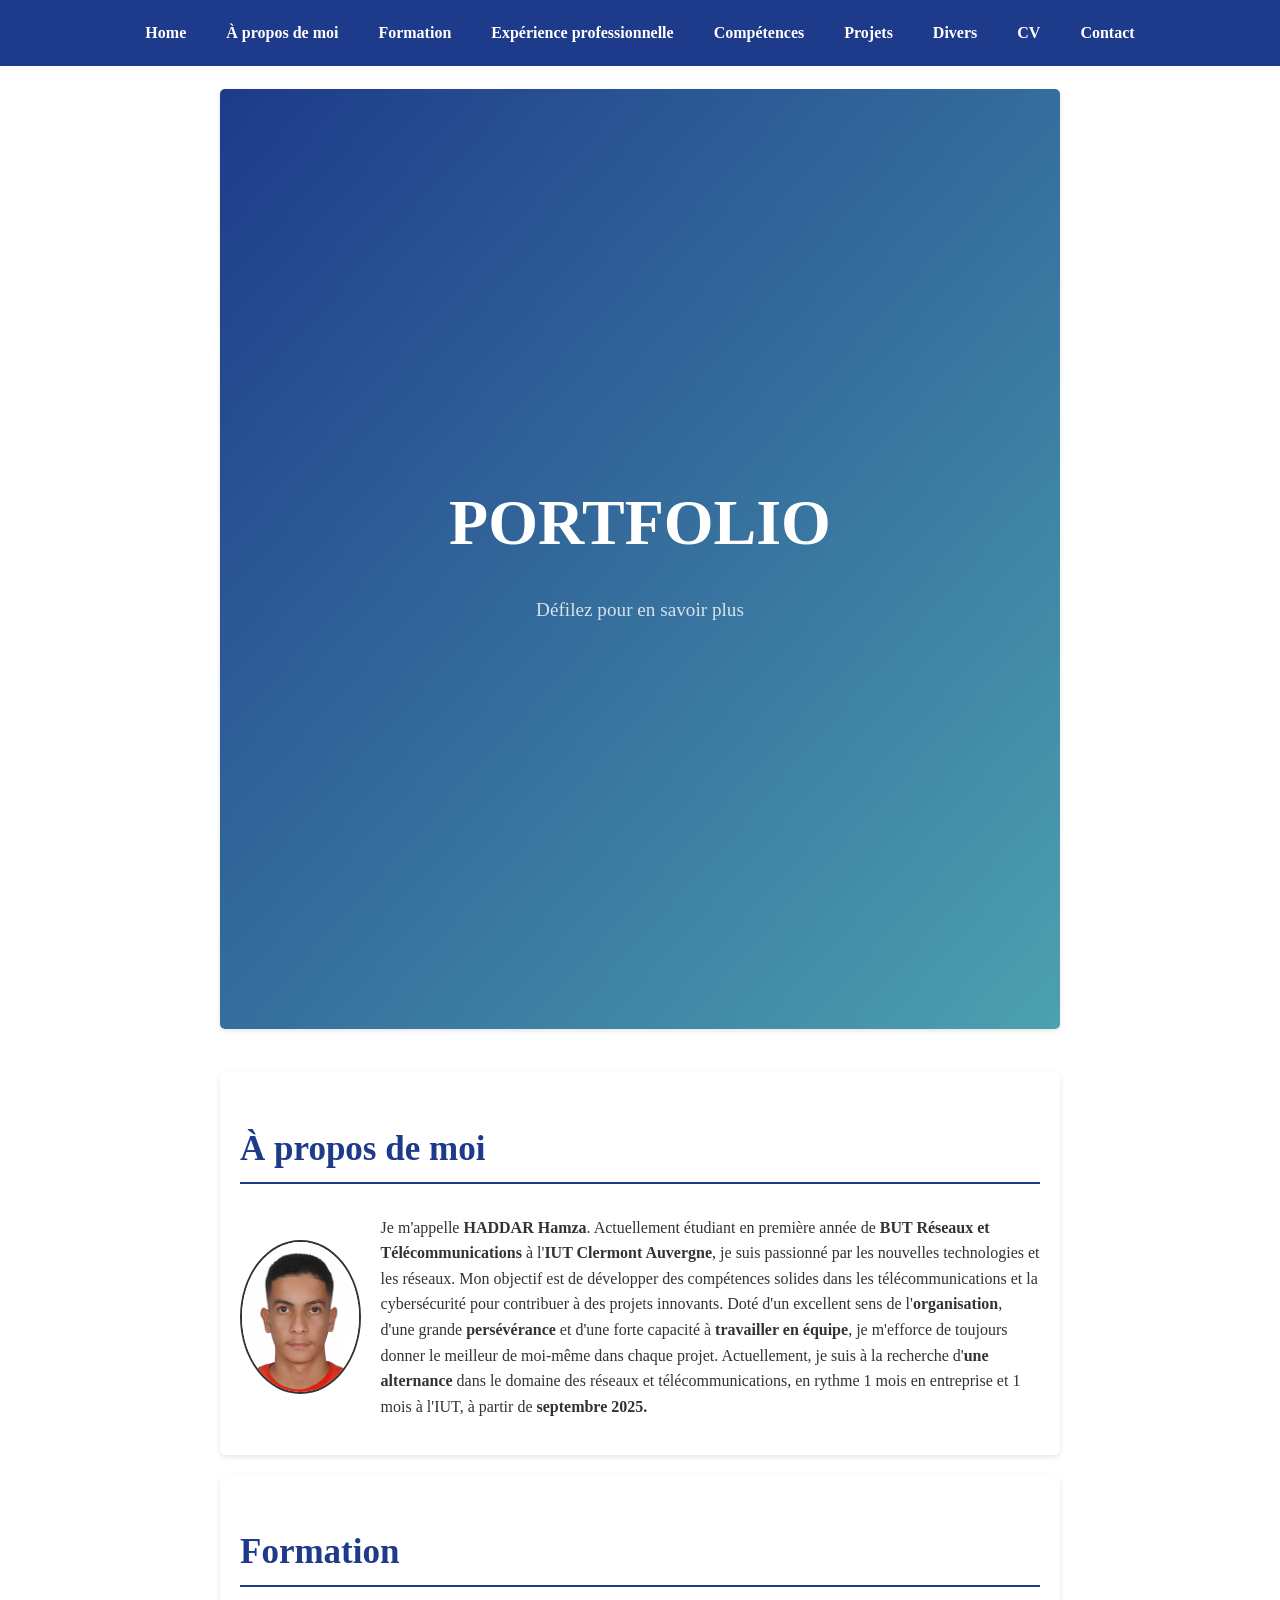
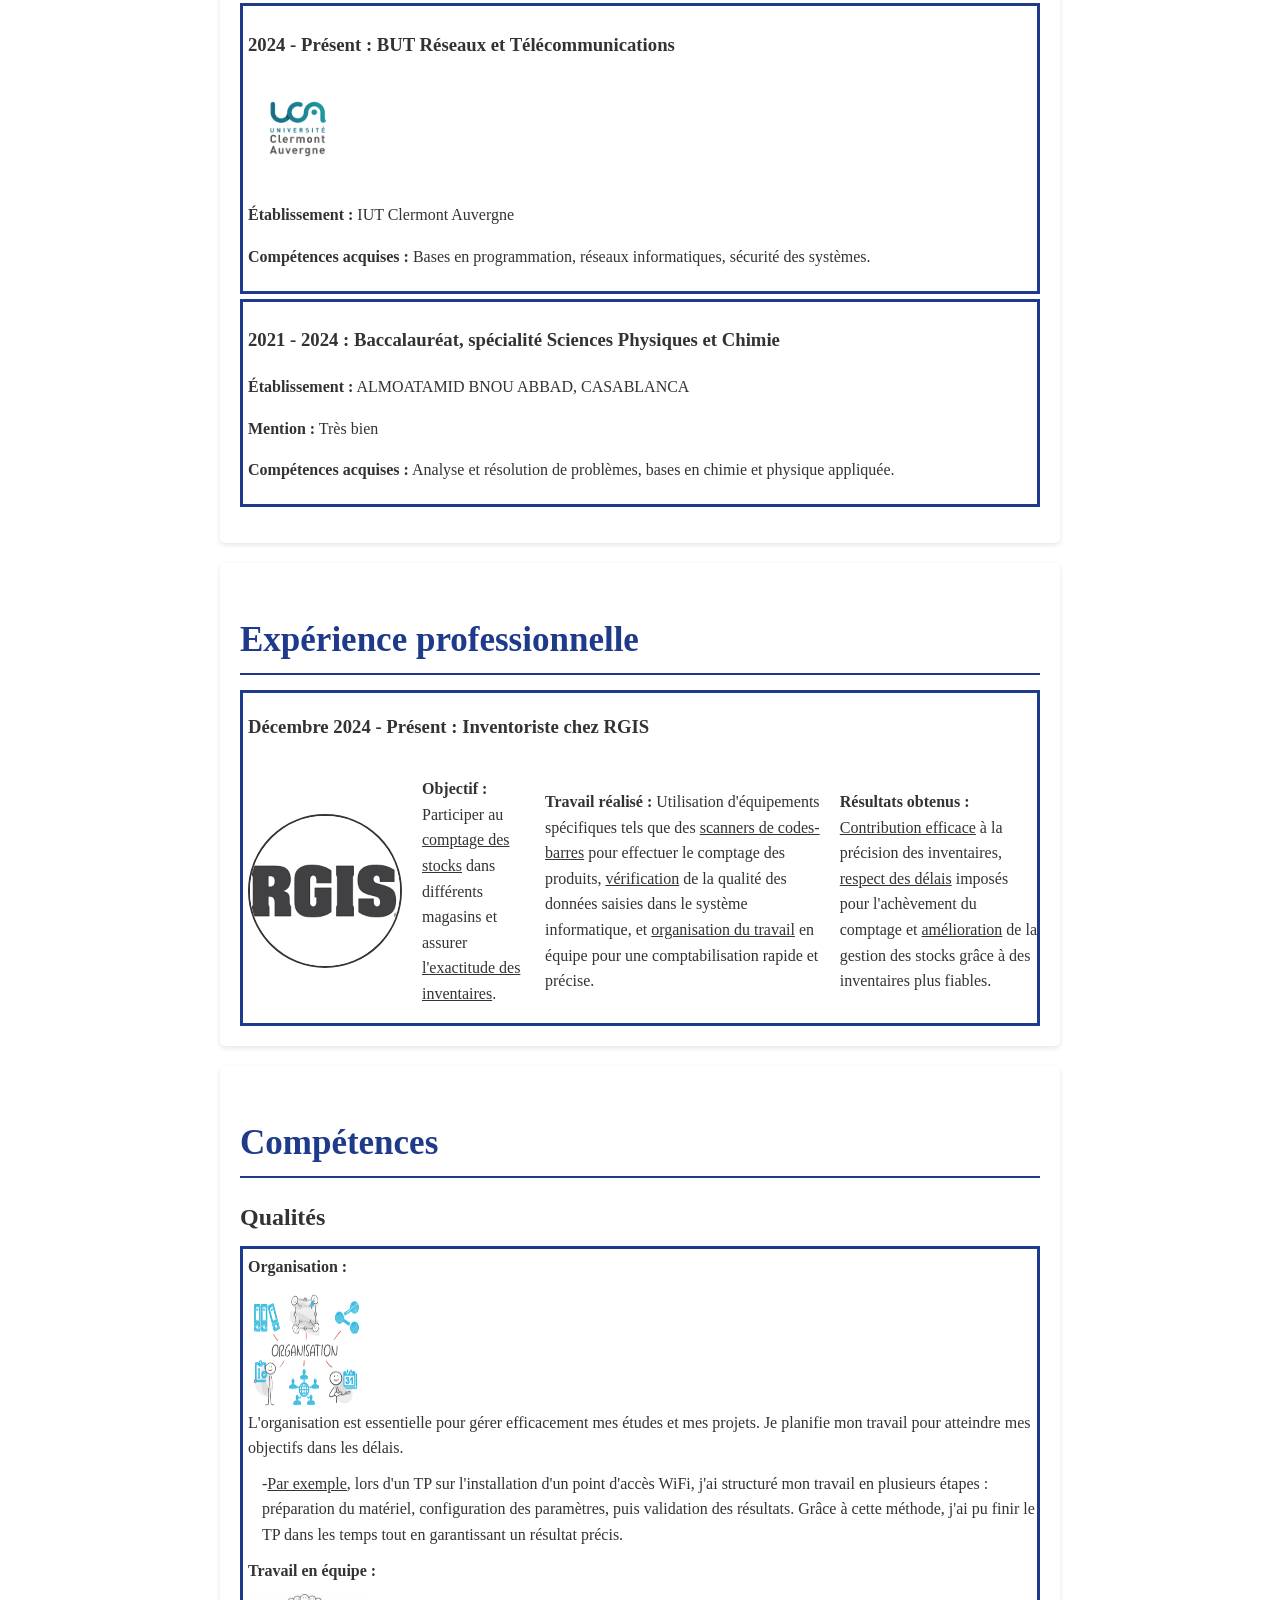
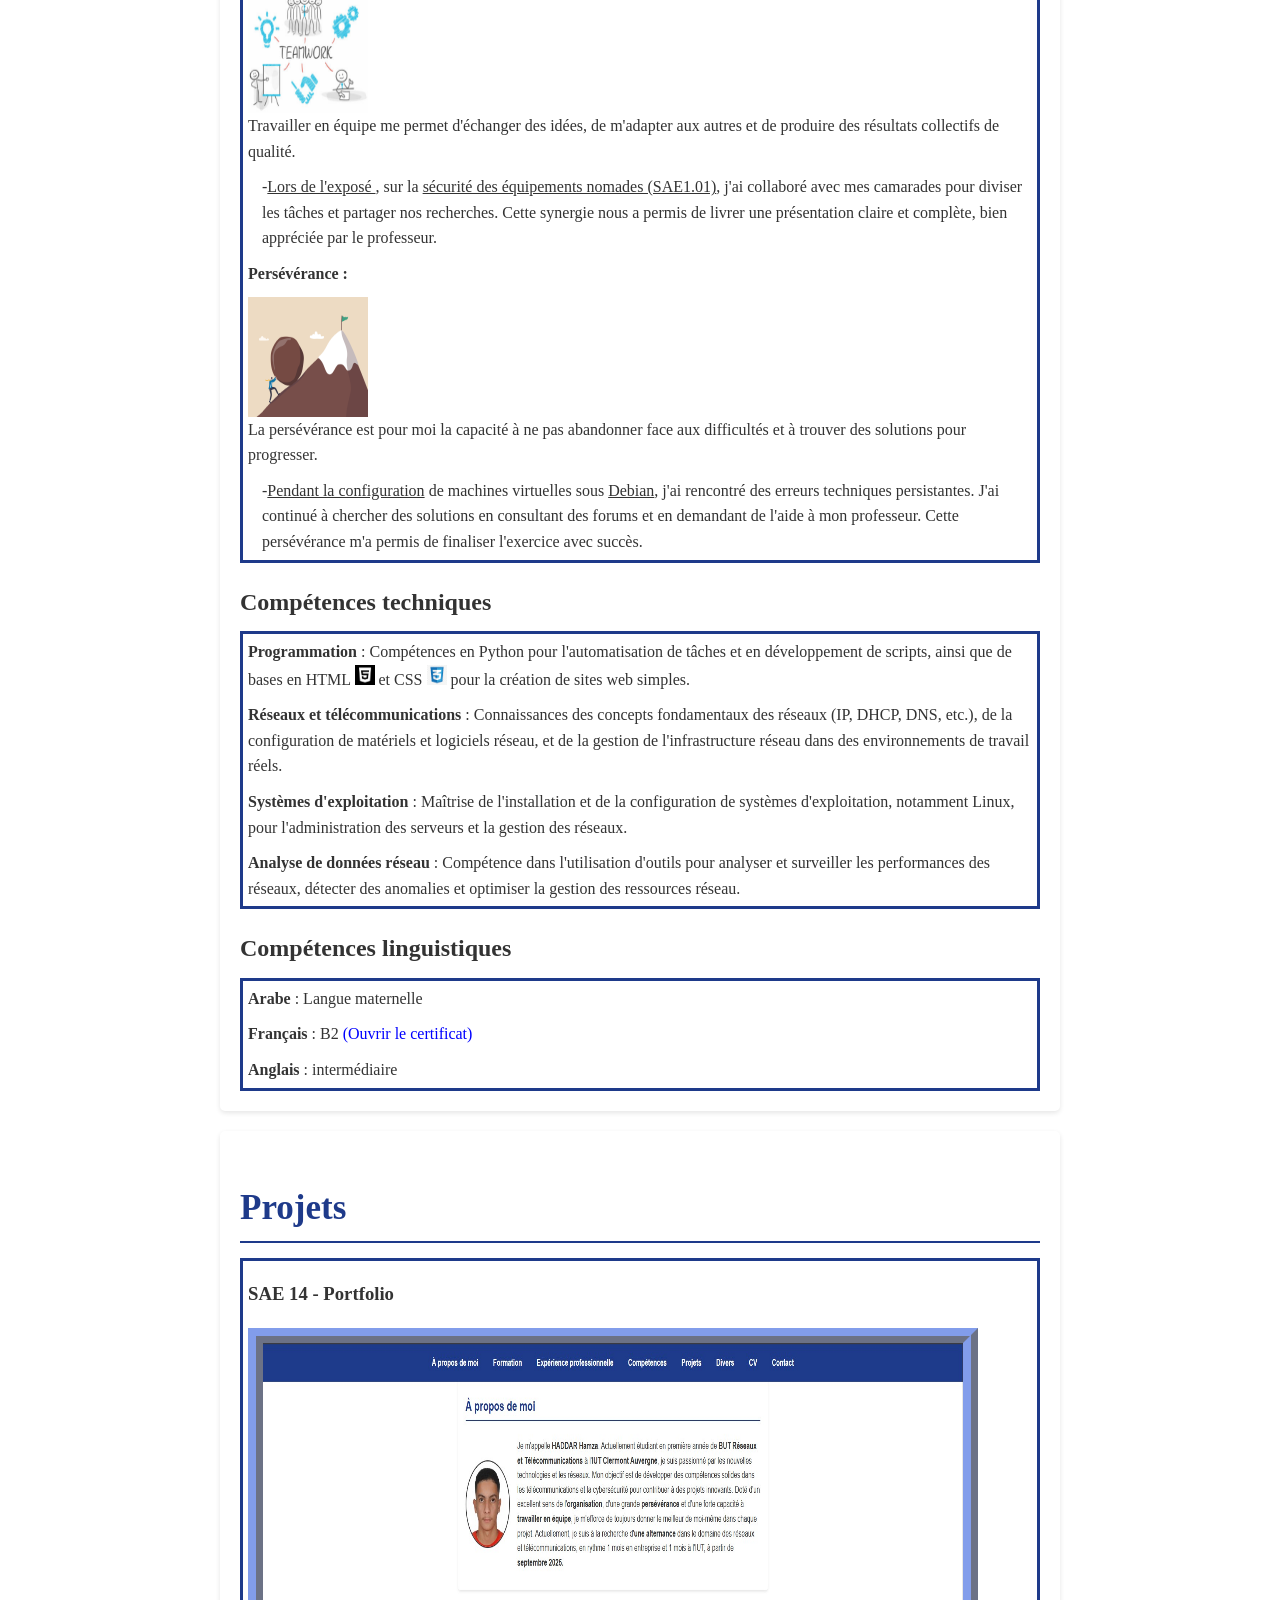
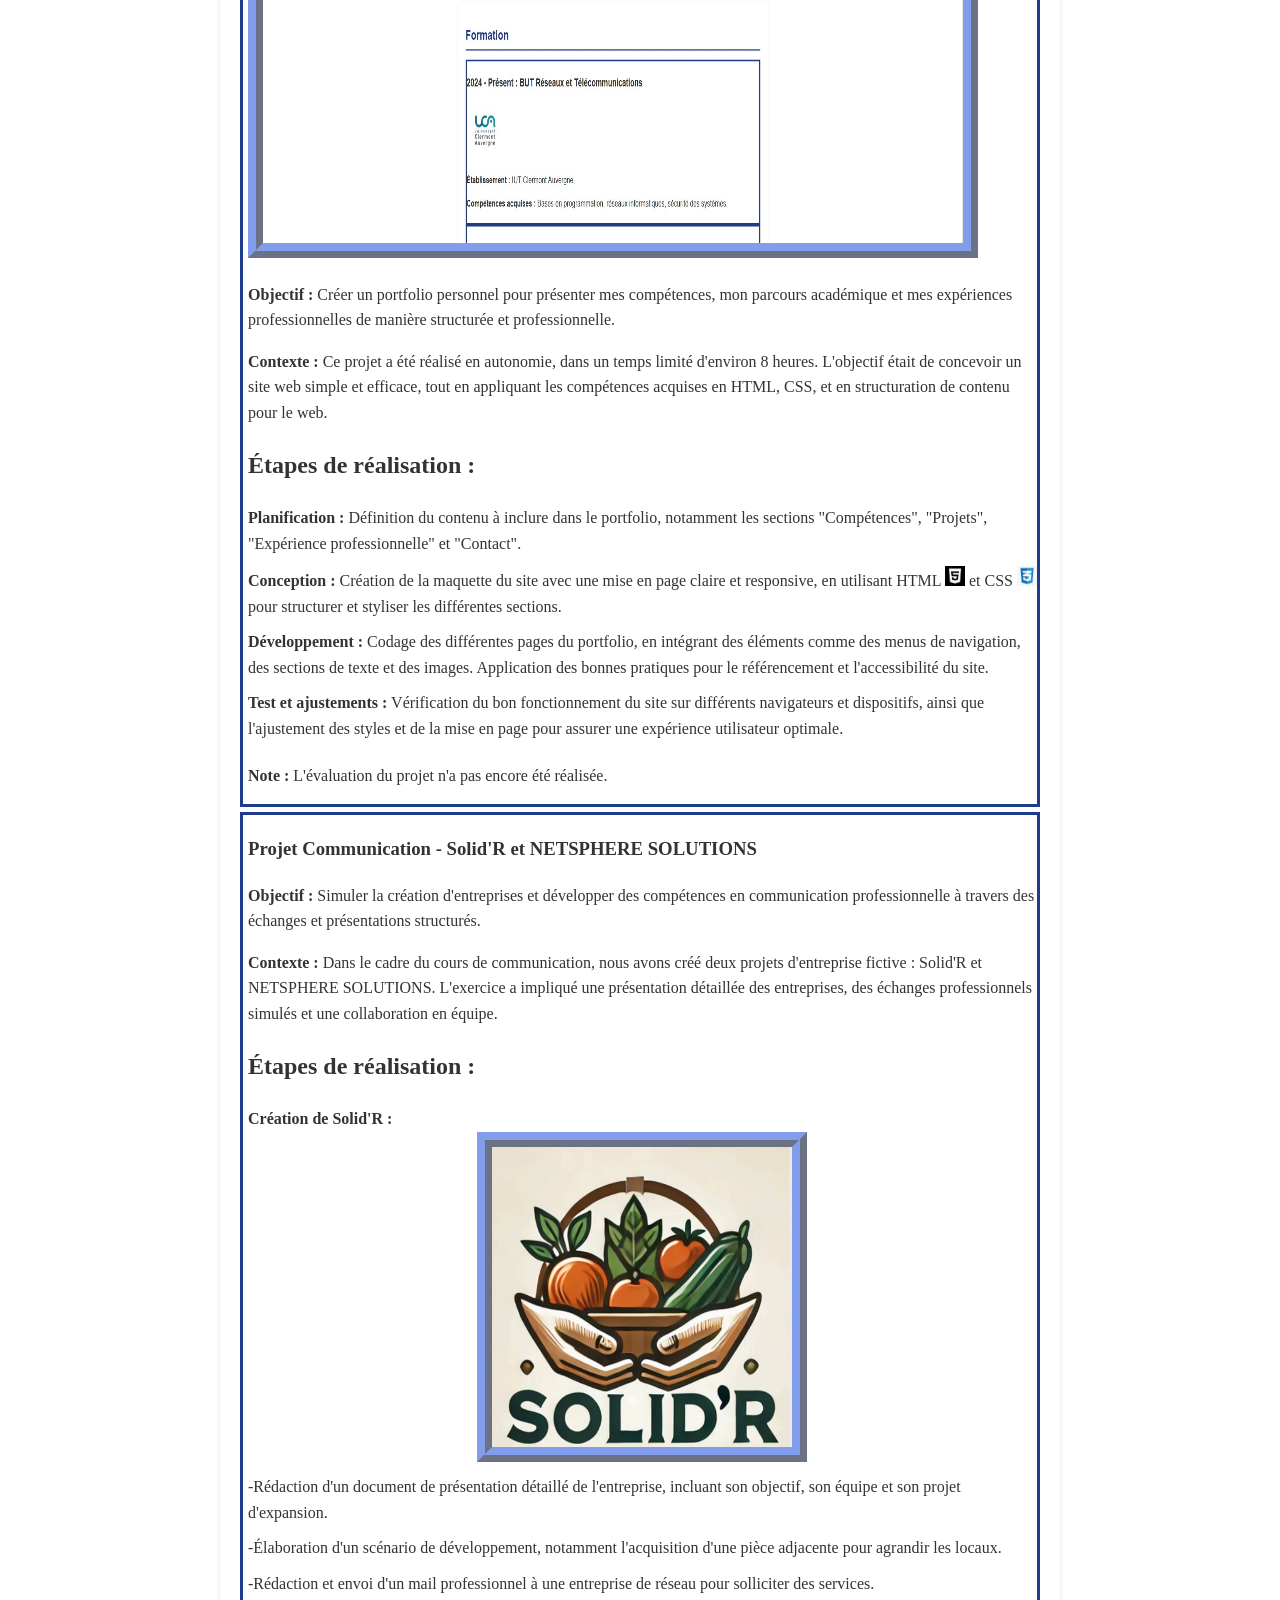
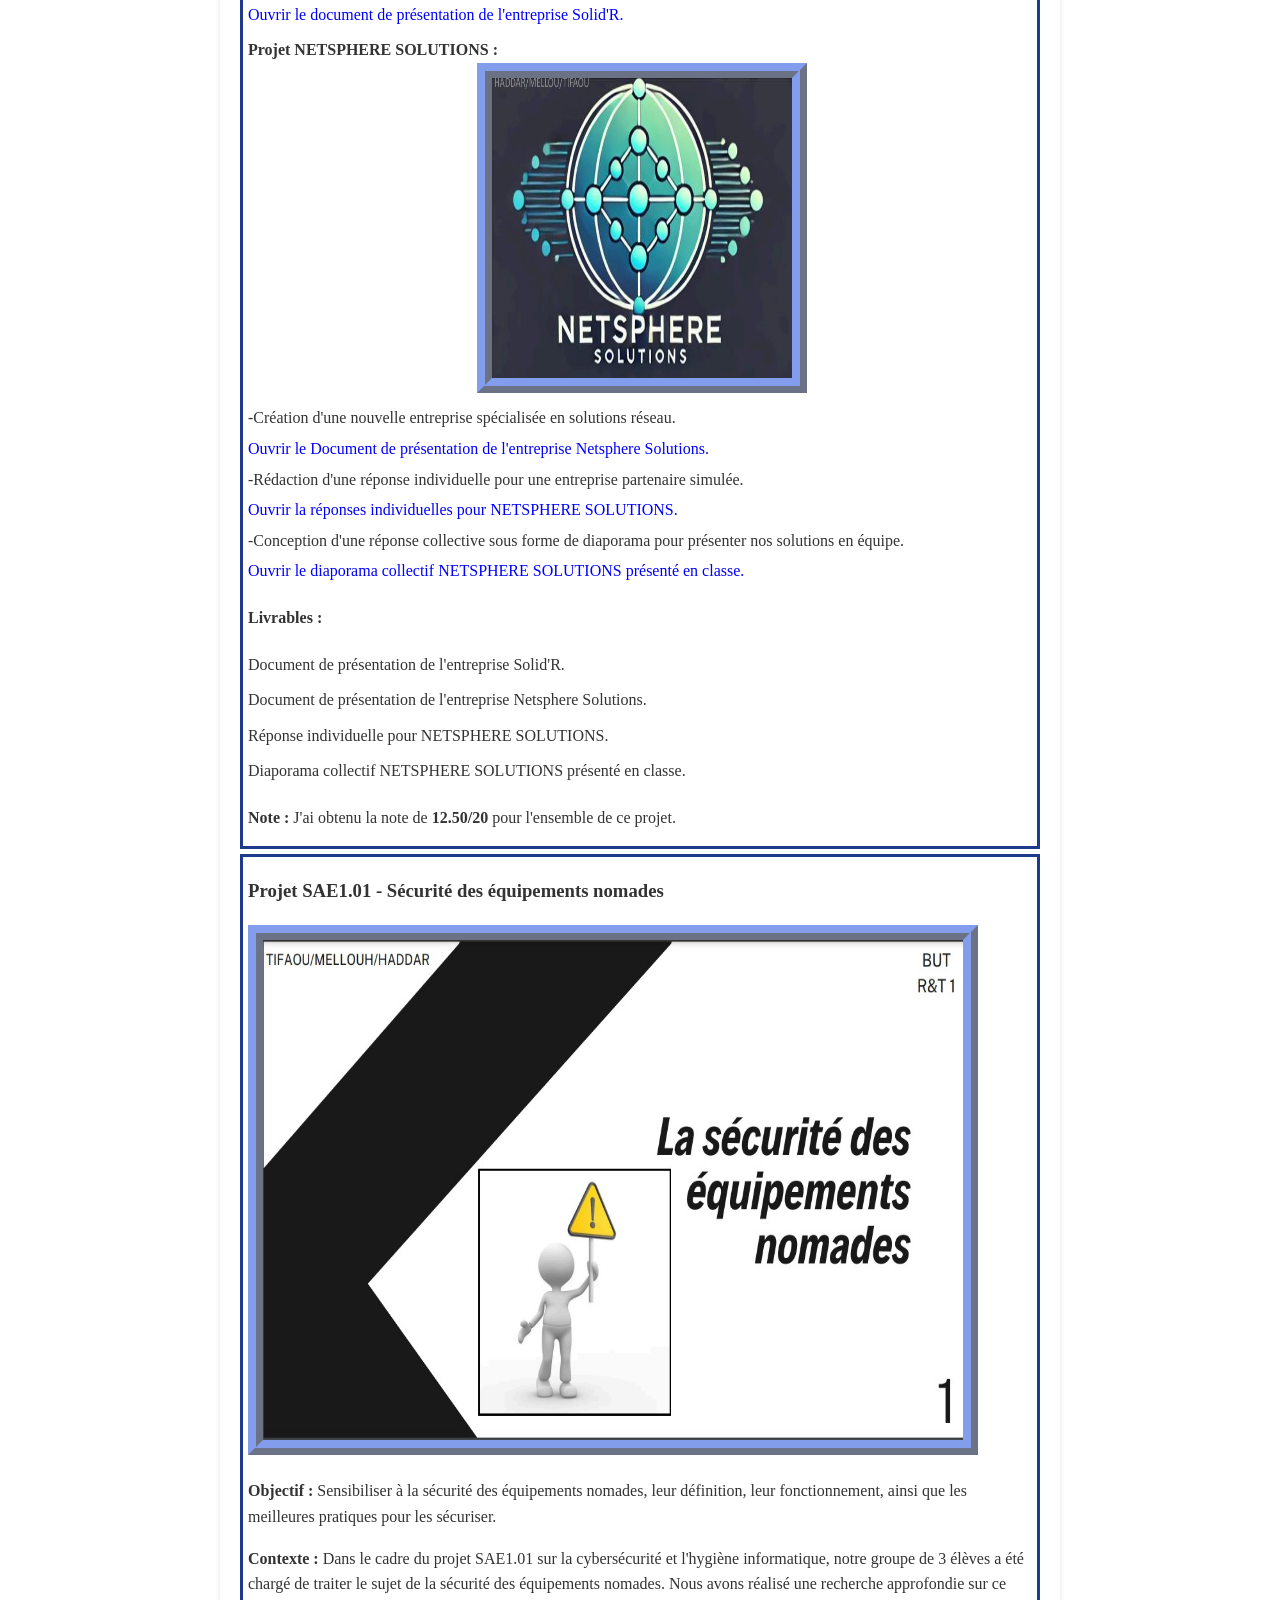
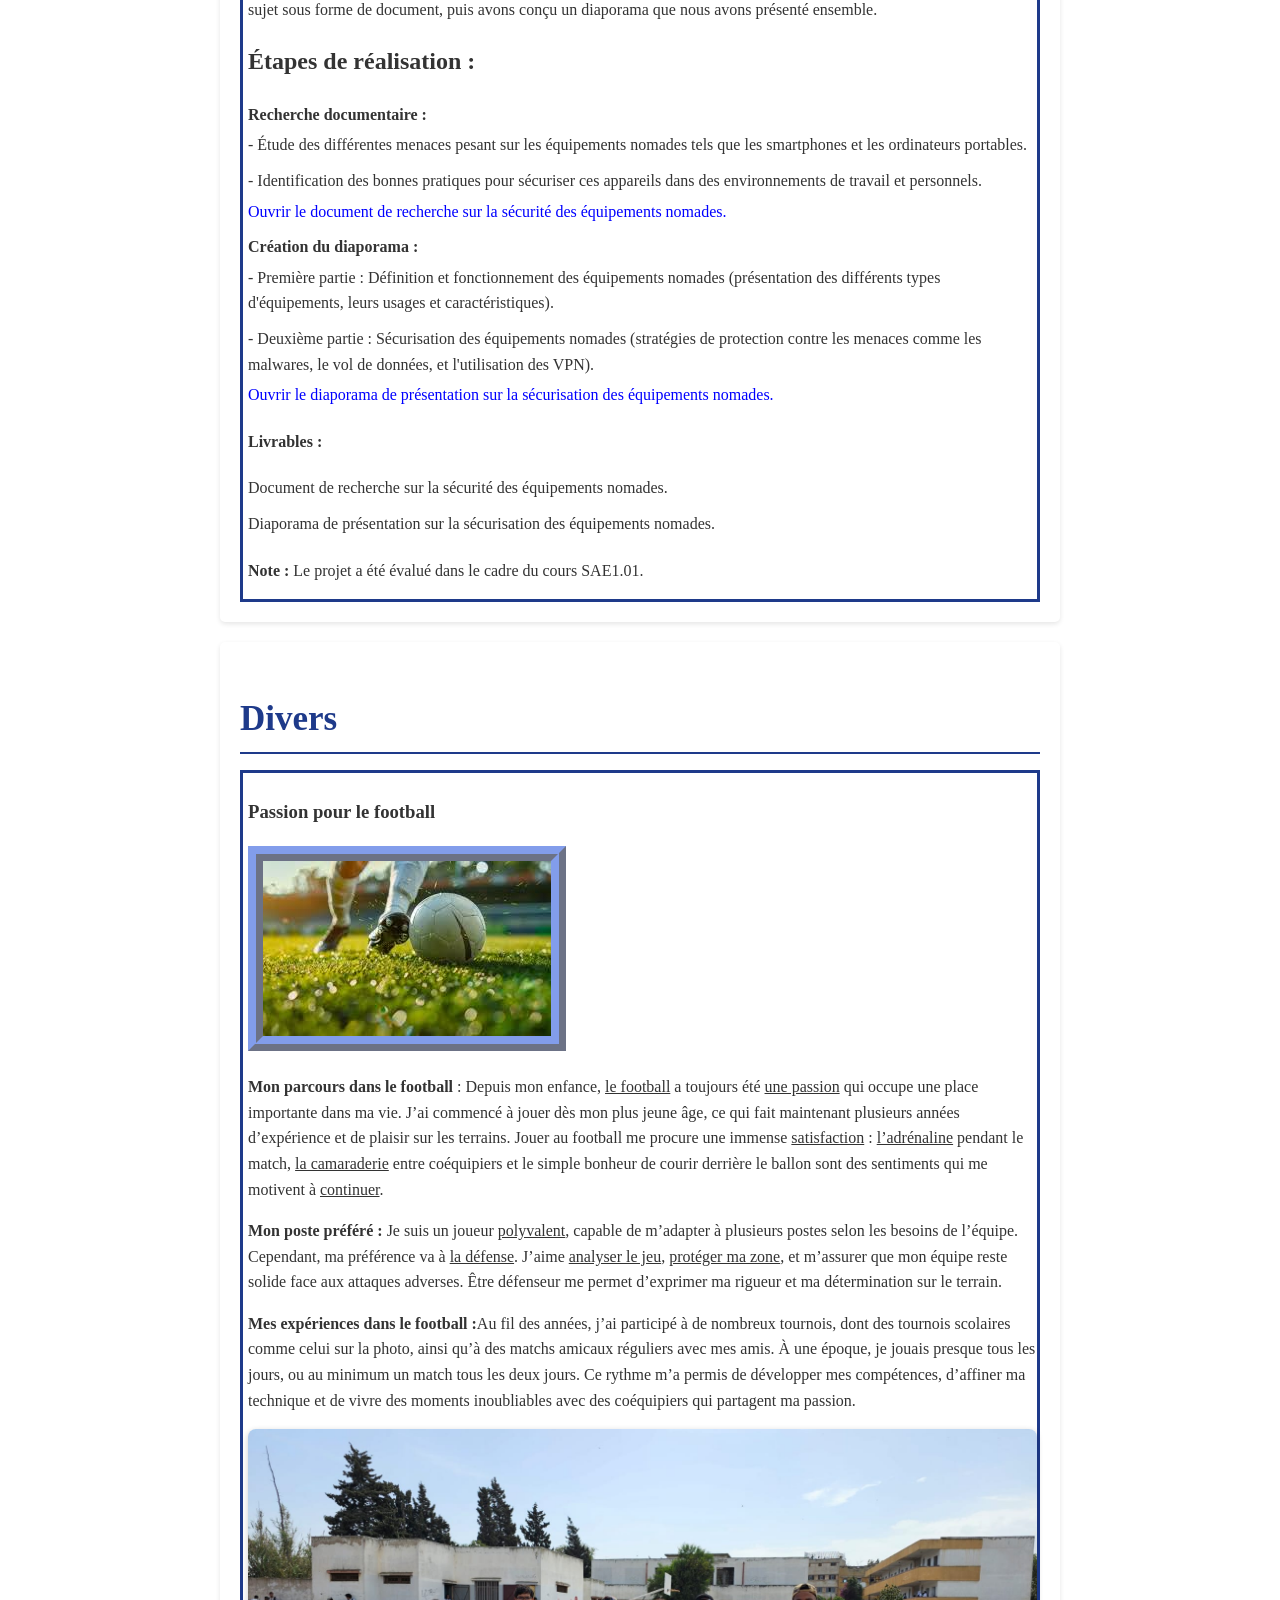
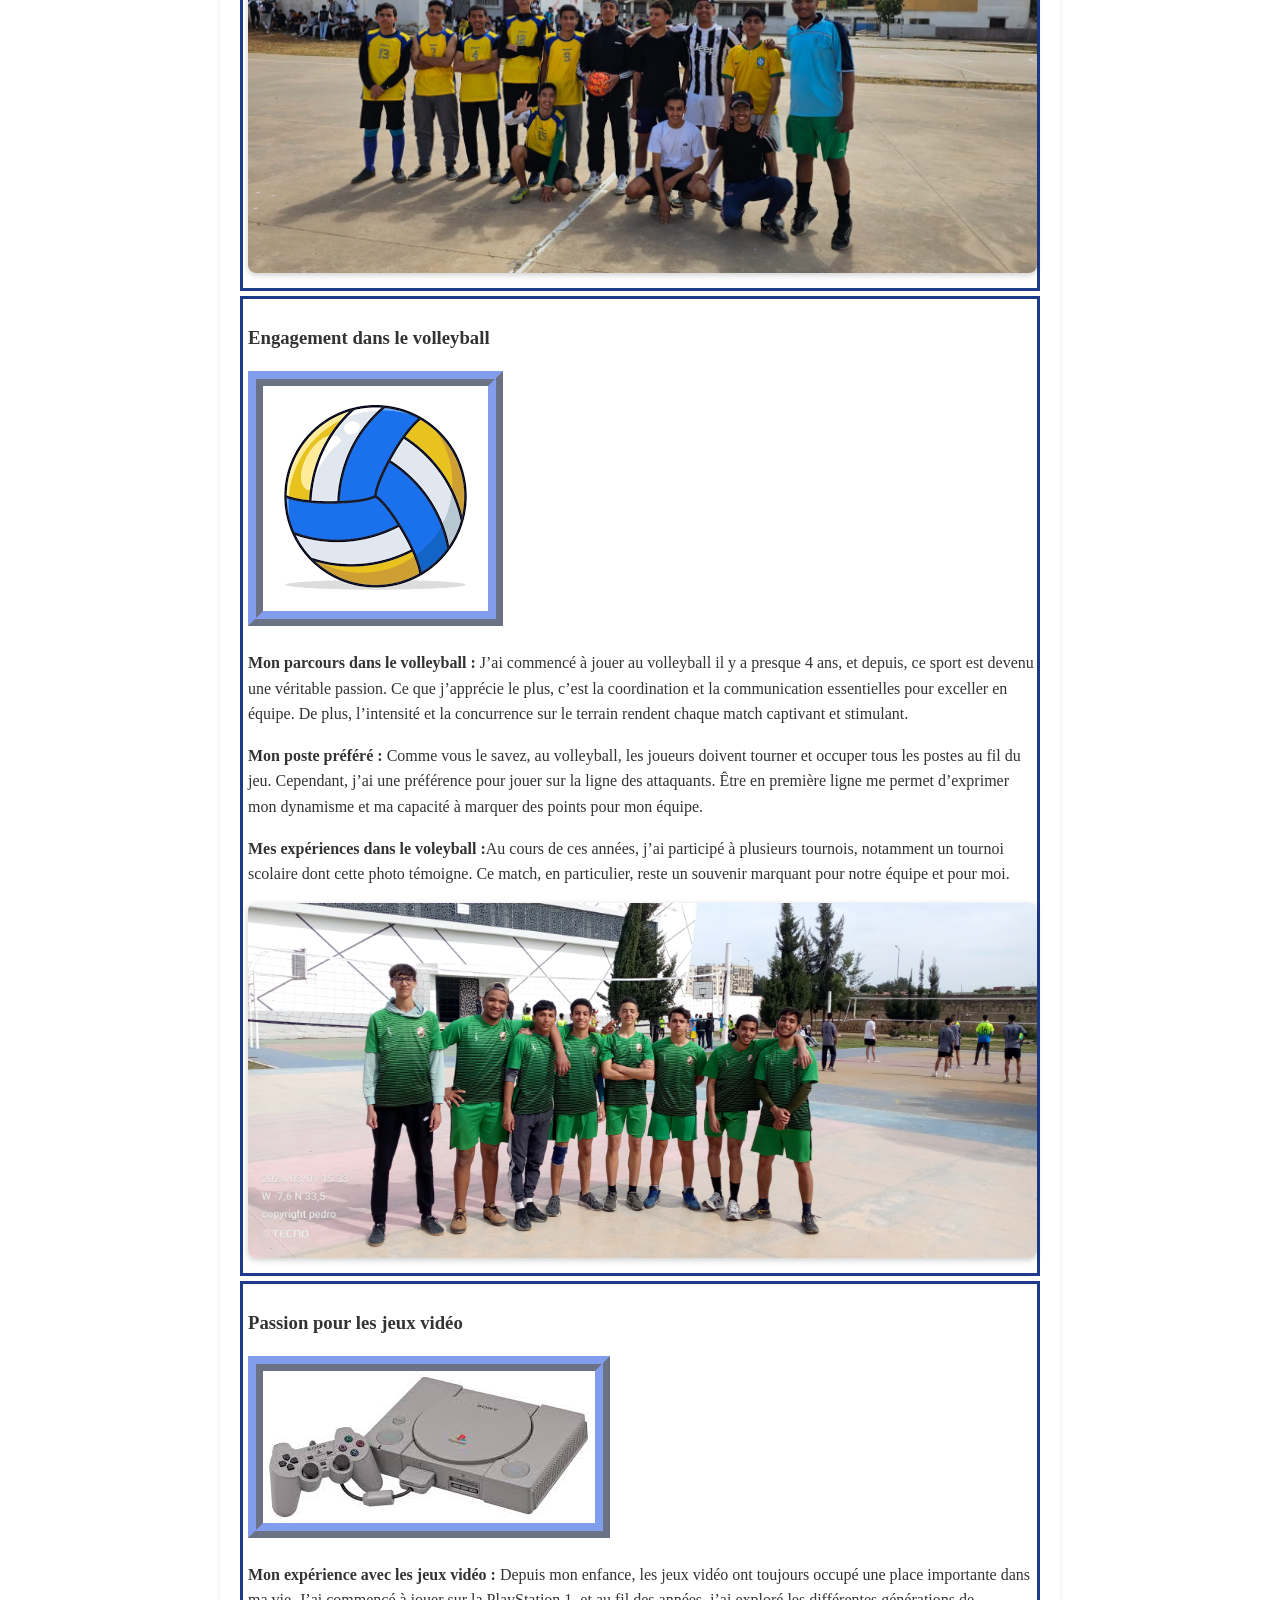
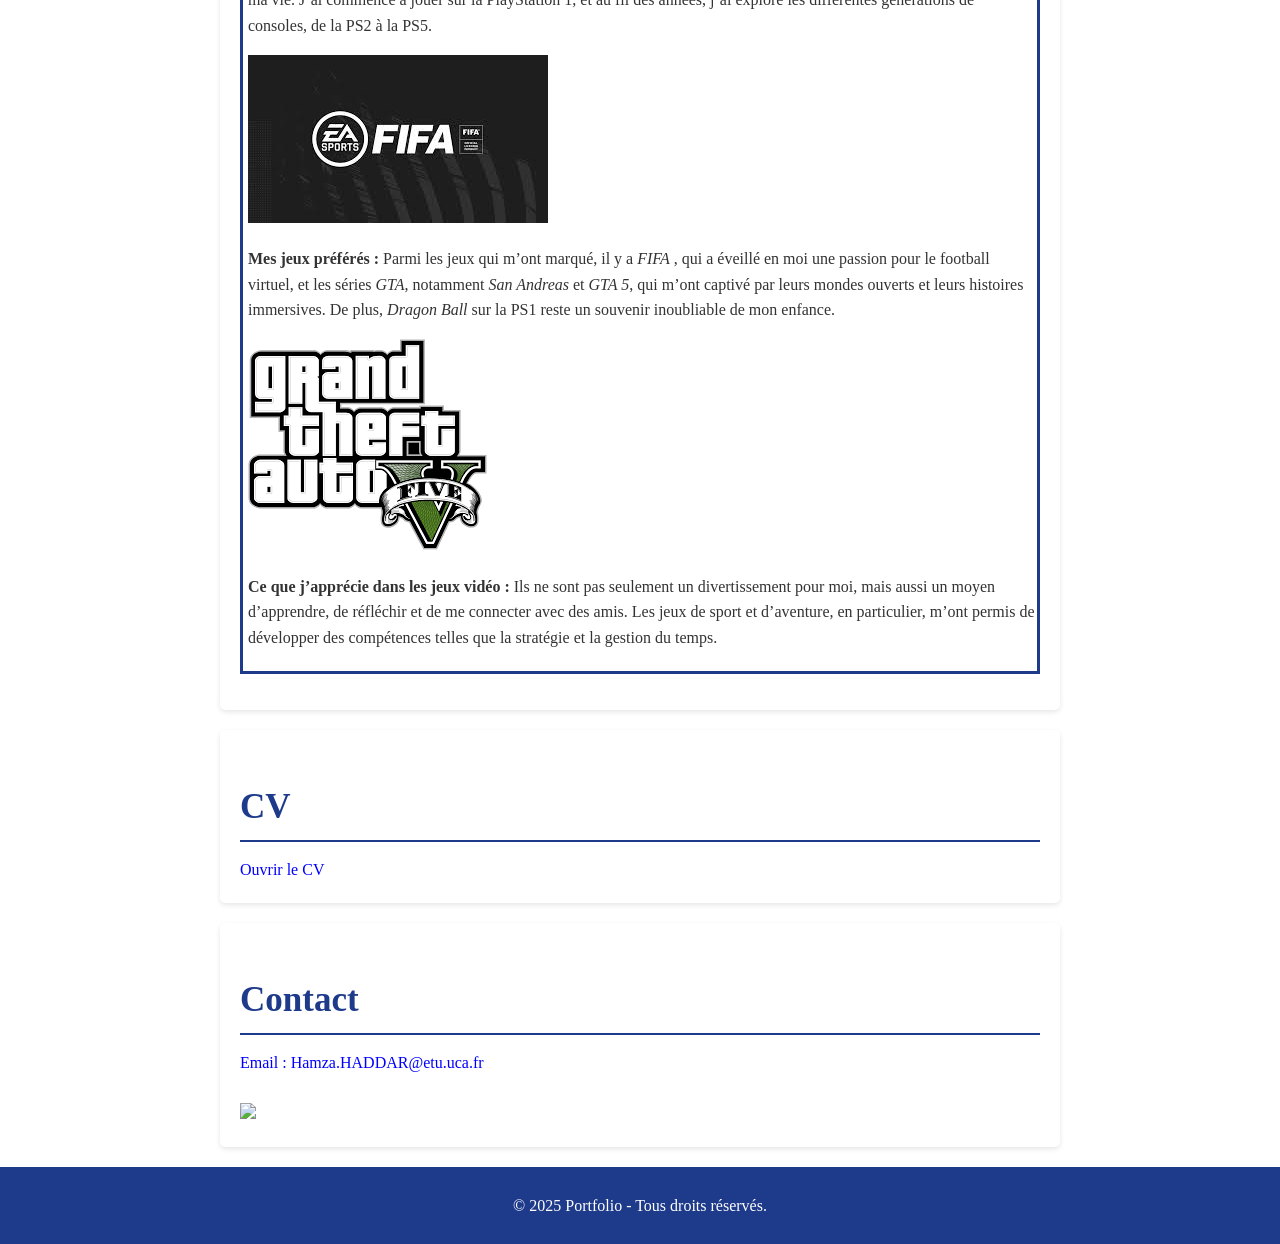
==== portfolio.html @ 35927adb "Update portfolio.html" ====
<!DOCTYPE html>
<html lang="fr">
<head>
    <meta charset="UTF-8">
    <meta name="viewport" content="width=device-width, initial-scale=1.0">
    <title>Portfolio</title>
    <link rel="stylesheet" href="style1.css">
    <script>
        document.addEventListener('contextmenu', event => event.preventDefault());
        document.addEventListener('keydown', event => {
            if (event.ctrlKey && (event.key === 'u' || event.key === 's' || event.key === 'Shift')) {
                event.preventDefault();
            }
        });
    </script>
</head>
<body>
    <!-- Barre de navigation -->
    <nav>
        <ul>
            <li><a href="#home">Home</a></li>
            <li><a href="#about">À propos de moi</a></li>
            <li><a href="#formation">Formation</a></li>
            <li><a href="#experience">Expérience professionnelle</a></li>
            <li><a href="#skills">Compétences</a></li>
            <li><a href="#projects">Projets</a></li>
            <li><a href="#hobbies">Divers</a></li>
            <li><a href="#cv">CV</a></li>
            <li><a href="#contact">Contact</a></li>
        </ul>
    </nav>

    <header>
        <section id="home">
            <h1>PORTFOLIO</h1>
            <p class="scroll-indicator">Défilez pour en savoir plus</p>
        </section>
        
    </header>

    <section id="about">
        <h2>À propos de moi</h2>
        <div class="about-container">
            <img src="./DSC_7944.jpg" alt="Photo de moi" class="about-photo">
            <p>Je m'appelle <strong>HADDAR Hamza</strong>. Actuellement étudiant en première année de <strong>BUT Réseaux et Télécommunications</strong> à l'<strong>IUT Clermont Auvergne</strong>, je suis passionné par les nouvelles technologies et les réseaux. Mon objectif est de développer des compétences solides dans les télécommunications et la cybersécurité pour contribuer à des projets innovants. Doté d'un excellent sens de l'<strong>organisation</strong>, d'une grande <strong>persévérance</strong> et d'une forte capacité à <strong>travailler en équipe</strong>, je m'efforce de toujours donner le meilleur de moi-même dans chaque projet. Actuellement, je suis à la recherche d'<strong>une alternance</strong> dans le domaine des réseaux et télécommunications, en rythme 1 mois en entreprise et 1 mois à l'IUT, à partir de <strong>septembre 2025.</strong></p>
        </div>
    </section>
    

    <section id="formation">
        <h2>Formation</h2>
        <ul>
            <li class="bordiro">
                <h3>2024 - Présent : BUT Réseaux et Télécommunications</h3>
                <img src="./logo-uca.png" alt="uca logo" width="100" height="100"/>
                <p><strong>Établissement :</strong> IUT Clermont Auvergne</p>
                
                <p><strong>Compétences acquises :</strong> Bases en programmation, réseaux informatiques, sécurité des systèmes.</p>
            </li>
            <li class="bordiro">
                <h3>2021 - 2024 : Baccalauréat, spécialité Sciences Physiques et Chimie</h3>
                <p><strong>Établissement :</strong> ALMOATAMID BNOU ABBAD, CASABLANCA</p>
                <p><strong>Mention :</strong> Très bien</p>
                <p><strong>Compétences acquises :</strong> Analyse et résolution de problèmes, bases en chimie et physique appliquée.</p>
            </li>
            <!--
            <li class="bordiro">
                <h3>2022 - 2023 : Première, spécialité Sciences Expérimentales</h3>
                <p><strong>Établissement :</strong> ALMOATAMID BNOU ABBAD</p>
                <p><strong>Compétences acquises :</strong> Exploration des sciences fondamentales, premières notions en biologie, chimie et physique.</p>
            </li>
            <li class="bordiro">
                <h3>2021 - 2022 : Seconde, spécialité Sciences</h3>
                <p><strong>Établissement :</strong> ALMOATAMID BNOU ABBAD</p>
                <p><strong>Compétences acquises :</strong> Algèbre, géométrie, chimie, Structure de la matière vivante .</p>
            </li>-->
        </ul>
    </section>
    

    <section id="experience">
        <h2>Expérience professionnelle</h2>
        <article  class="bordiro">
            
            <h3>Décembre 2024 - Présent : Inventoriste chez RGIS </h3>
            <div class="about-container">
                <img src="./RGIS.png" alt="Photo de moi" class="about-photo">
            <p><strong>Objectif :</strong> Participer au <u>comptage des stocks</u> dans différents magasins et assurer <u>l'exactitude des inventaires</u>.</p>
            <p><strong>Travail réalisé :</strong> Utilisation d'équipements spécifiques tels que des <u>scanners de codes-barres</u> pour effectuer le comptage des produits, <u>vérification</u> de la qualité des données saisies dans le système informatique, et <u>organisation du travail</u> en équipe pour une comptabilisation rapide et précise.</p>
            <p><strong>Résultats obtenus :</strong> <u>Contribution efficace</u> à la précision des inventaires, <u>respect des délais</u> imposés pour l'achèvement du comptage et <u>amélioration</u> de la gestion des stocks grâce à des inventaires plus fiables.</p>
        </article>
    </section>
    

    <section id="skills">
        <h2>Compétences</h2>
        
        <p class="competence-title">Qualités</p>
<ul class="bordiro">
    <li><strong>Organisation :</strong></li>
    <li>
        <img src="./orgnisation.jpg" alt="Organisation" style="width: 120px; height: 120px; margin-right: 10px; vertical-align: middle;">
        <br>
        L'organisation est essentielle pour gérer efficacement mes études et mes projets. Je planifie mon travail pour atteindre mes objectifs dans les délais.
    </li>
    <li class="competence-per">-<u>Par exemple</u>, lors d'un TP sur l'installation d'un point d'accès WiFi, j'ai structuré mon travail en plusieurs étapes : préparation du matériel, configuration des paramètres, puis validation des résultats. Grâce à cette méthode, j'ai pu finir le TP dans les temps tout en garantissant un résultat précis.</li>

    <li><strong>Travail en équipe :</strong></li>
    <li>
        <img src="./team-work.jpg" alt="Travail en équipe" style="width: 120px; height: 120px; margin-right: 10px; vertical-align: middle;">
        <br>
         Travailler en équipe me permet d'échanger des idées, de m'adapter aux autres et de produire des résultats collectifs de qualité.
    </li>
    <li class="competence-per">-<u>Lors de l'exposé </u>, sur la <u>sécurité des équipements nomades (SAE1.01)</u>, j'ai collaboré avec mes camarades pour diviser les tâches et partager nos recherches. Cette synergie nous a permis de livrer une présentation claire et complète, bien appréciée par le professeur.</li>

    <li><strong>Persévérance :</strong></li>
    <li>
        <img src="./perseverence.jpg" alt="Persévérance" style="width: 120px; height: 120px; margin-right: 10px; vertical-align: middle;">
        <br>
        La persévérance est pour moi la capacité à ne pas abandonner face aux difficultés et à trouver des solutions pour progresser.
    </li>
    <li class="competence-per">-<u>Pendant la configuration</u> de machines virtuelles sous <u>Debian</u>, j'ai rencontré des erreurs techniques persistantes. J'ai continué à chercher des solutions en consultant des forums et en demandant de l'aide à mon professeur. Cette persévérance m'a permis de finaliser l'exercice avec succès.</li>
</ul>

    
        <p class="competence-title">Compétences techniques</p>
        <ul class="bordiro">
            <li><strong>Programmation</strong> : Compétences en Python pour l'automatisation de tâches et en développement de scripts, ainsi que de bases en HTML <img src="./html.png" width="20px" height="20px"> et CSS <img src="./css.png" width="20px" height="20px"> pour la création de sites web simples.</li>
            <li><strong>Réseaux et télécommunications</strong> : Connaissances des concepts fondamentaux des réseaux (IP, DHCP, DNS, etc.), de la configuration de matériels et logiciels réseau, et de la gestion de l'infrastructure réseau dans des environnements de travail réels.</li>
            <li><strong>Systèmes d'exploitation</strong> : Maîtrise de l'installation et de la configuration de systèmes d'exploitation, notamment Linux, pour l'administration des serveurs et la gestion des réseaux.</li>
            <li><strong>Analyse de données réseau</strong> : Compétence dans l'utilisation d'outils pour analyser et surveiller les performances des réseaux, détecter des anomalies et optimiser la gestion des ressources réseau.</li>
        </ul>
    
        <p class="competence-title">Compétences linguistiques</p>
        <ul class="bordiro">
            <li><strong>Arabe</strong> : Langue maternelle</li>
            <li><strong>Français</strong> : B2 <a href="./HADDAR Hamza .pdf" target="_blank" style="color: blue;" >(Ouvrir le certificat)</a> </li>
            <li><strong>Anglais</strong> : intermédiaire</li>
        </ul>
    </section>
    
    
    </section>

    <section id="projects">
        
        <h2>Projets</h2>
        <article class="bordiro">
            <h3>SAE 14 - Portfolio</h3>
            <img src="./portfolio.jpg"  alt="Photo de portfolio" width="700" height="500" style="border: 4mm ridge rgba(30, 58, 138, .6);">
            <p><strong>Objectif :</strong> Créer un portfolio personnel pour présenter mes compétences, mon parcours académique et mes expériences professionnelles de manière structurée et professionnelle.</p>
            <p><strong>Contexte :</strong> Ce projet a été réalisé en autonomie, dans un temps limité d'environ 8 heures. L'objectif était de concevoir un site web simple et efficace, tout en appliquant les compétences acquises en HTML, CSS, et en structuration de contenu pour le web.</p>
            <p class="competence-title">Étapes de réalisation :</p>
           
            <ul>
                <li><strong>Planification :</strong> Définition du contenu à inclure dans le portfolio, notamment les sections "Compétences", "Projets", "Expérience professionnelle" et "Contact".</li>
                <li><strong>Conception :</strong> Création de la maquette du site avec une mise en page claire et responsive, en utilisant HTML <img src="./html.png" width="20px" height="20px"> et CSS <img src="./css.png" width="20px" height="20px"> pour structurer et styliser les différentes sections.</li>
                <li><strong>Développement :</strong> Codage des différentes pages du portfolio, en intégrant des éléments comme des menus de navigation, des sections de texte et des images. Application des bonnes pratiques pour le référencement et l'accessibilité du site.</li>
                <li><strong>Test et ajustements :</strong> Vérification du bon fonctionnement du site sur différents navigateurs et dispositifs, ainsi que l'ajustement des styles et de la mise en page pour assurer une expérience utilisateur optimale.</li>
            </ul>
            <p><strong>Note :</strong> L'évaluation du projet n'a pas encore été réalisée.</p>
        </article>
        <article class="bordiro">
            <h3>Projet Communication - Solid'R et NETSPHERE SOLUTIONS</h3>
          
            
            <p><strong>Objectif :</strong> Simuler la création d'entreprises et développer des compétences en communication professionnelle à travers des échanges et présentations structurés.</p>

            <p><strong>Contexte :</strong> Dans le cadre du cours de communication, nous avons créé deux projets d'entreprise fictive : Solid'R et NETSPHERE SOLUTIONS. L'exercice a impliqué une présentation détaillée des entreprises, des échanges professionnels simulés et une collaboration en équipe.</p>

            <p class="competence-title">Étapes de réalisation :</p>
            <ul>
                <li><strong>Création de Solid'R :</strong>
                    <ul>
                        <img src="./Solid'R.jpg"  class="photo" alt="Solid'R Logo" width="300" height="300" style="border: 4mm ridge rgba(30, 58, 138, .6);">
                        <li>-Rédaction d'un document de présentation détaillé de l'entreprise, incluant son objectif, son équipe et son projet d'expansion.</li>
                        <li>-Élaboration d'un scénario de développement, notamment l'acquisition d'une pièce adjacente pour agrandir les locaux.</li>
                        <li>-Rédaction et envoi d'un mail professionnel à une entreprise de réseau pour solliciter des services.</li>
                        <a href="./Solid'R.pdf"  target="_blank" style="color: blue;">Ouvrir le document de présentation de l'entreprise Solid'R.</a>
                    </ul>
                </li>
                <li><strong>Projet NETSPHERE SOLUTIONS :</strong>
                    <ul>
                        <img src="./Netsphare.jpg" class="photo"  alt="NETSPHARE Logo" width="300" height="300" style="border: 4mm ridge rgba(30, 58, 138, .6);">
                        <li>-Création d'une nouvelle entreprise spécialisée en solutions réseau.</li>
                        <a href="./Netsphare.pdf"  target="_blank" style="color: blue;">Ouvrir le Document de présentation de l'entreprise Netsphere Solutions.</a>
                        
                        <li>-Rédaction d'une réponse individuelle pour une entreprise partenaire simulée.</li>
                        <a href="./Netsphare(indiv).pdf"  target="_blank" style="color: blue;">Ouvrir la réponses individuelles pour NETSPHERE SOLUTIONS.</a>
                        
                        <br><li>-Conception d'une réponse collective sous forme de diaporama pour présenter nos solutions en équipe.</li>
                        <a href="./PresentationEntreprise.pdf"  target="_blank" style="color: blue;">Ouvrir le diaporama collectif NETSPHERE SOLUTIONS présenté en classe.</a>
                    
                    </ul>
                </li>
            </ul>

            <p><strong>Livrables :</strong></p>
            <ul>
                <li>Document de présentation de l'entreprise Solid'R.</li>
                <li>Document de présentation de l'entreprise Netsphere Solutions.</li>
                <li>Réponse individuelle pour NETSPHERE SOLUTIONS.</li>
                <li>Diaporama collectif NETSPHERE SOLUTIONS présenté en classe.</li>
            </ul>

            <p><strong>Note :</strong> J'ai obtenu la note de <strong>12.50/20</strong> pour l'ensemble de ce projet.</p>

            
        
        </article>
        <article class="bordiro">
            <h3>Projet SAE1.01 - Sécurité des équipements nomades</h3>
            <img src="./securitedesequipements.jpg"alt="Photo de portfolio" width="700" height="500" style="border: 4mm ridge rgba(30, 58, 138, .6);"> 
            <p><strong>Objectif :</strong> Sensibiliser à la sécurité des équipements nomades, leur définition, leur fonctionnement, ainsi que les meilleures pratiques pour les sécuriser.</p>
        
            <p><strong>Contexte :</strong> Dans le cadre du projet SAE1.01 sur la cybersécurité et l'hygiène informatique, notre groupe de 3 élèves a été chargé de traiter le sujet de la sécurité des équipements nomades. Nous avons réalisé une recherche approfondie sur ce sujet sous forme de document, puis avons conçu un diaporama que nous avons présenté ensemble.</p>
        
            <p class="competence-title">Étapes de réalisation :</p>
            <ul>
                <li><strong>Recherche documentaire :</strong>
                    <ul>
                        <li>- Étude des différentes menaces pesant sur les équipements nomades tels que les smartphones et les ordinateurs portables.</li>
                        <li>- Identification des bonnes pratiques pour sécuriser ces appareils dans des environnements de travail et personnels.</li>
                        <a href="./Document-securité-nomade.pdf"  target="_blank" style="color: blue;">Ouvrir le document de recherche sur la sécurité des équipements nomades.</a>
                    </ul>
                </li>
                <li><strong>Création du diaporama :</strong>
                    <ul>
                        <li>- Première partie : Définition et fonctionnement des équipements nomades (présentation des différents types d'équipements, leurs usages et caractéristiques).</li>
                        <li>- Deuxième partie : Sécurisation des équipements nomades (stratégies de protection contre les menaces comme les malwares, le vol de données, et l'utilisation des VPN).</li>
                        <a href="./securitédesequipements.pdf"  target="_blank" style="color: blue;">Ouvrir le diaporama de présentation sur la sécurisation des équipements nomades.</a>
                    </ul>
                </li>
            </ul>
        
            <p><strong>Livrables :</strong></p>
            <ul>
                <li>Document de recherche sur la sécurité des équipements nomades.</li>
                <li>Diaporama de présentation sur la sécurisation des équipements nomades.</li>
            </ul>
        
            <p><strong>Note :</strong> Le projet a été évalué dans le cadre du cours SAE1.01.</p>
        </article>
        
             
    </section>
    

    <section id="hobbies">
        <h2>Divers</h2>
        <ul>
            <li class="bordiro">
                <h3>Passion pour le football</h3>
                <img src="./football2.jpeg" style="border: 4mm ridge rgba(30, 58, 138, .6);">
                <p><strong>Mon parcours dans le football </strong>: Depuis mon enfance, <u>le football</u> a toujours été <u>une passion</u> qui occupe une place importante dans ma vie. J’ai commencé à jouer dès mon plus jeune âge, ce qui fait maintenant plusieurs années d’expérience et de plaisir sur les terrains. Jouer au football me procure une immense <u>satisfaction</u> : <u>l’adrénaline</u> pendant le match, <u>la camaraderie</u> entre coéquipiers et le simple bonheur de courir derrière le ballon sont des sentiments qui me motivent à <u>continuer</u>.</p>
                <p><strong>Mon poste préféré :</strong> Je suis un joueur <u>polyvalent</u>, capable de m’adapter à plusieurs postes selon les besoins de l’équipe. Cependant, ma préférence va à <u>la défense</u>. J’aime <u>analyser le jeu</u>, <u>protéger ma zone</u>, et m’assurer que mon équipe reste solide face aux attaques adverses. Être défenseur me permet d’exprimer ma rigueur et ma détermination sur le terrain.</p>
                <p><strong> Mes expériences dans le football :</strong>Au fil des années, j’ai participé à de nombreux tournois, dont des tournois scolaires comme celui sur la photo, ainsi qu’à des matchs amicaux réguliers avec mes amis. À une époque, je jouais presque tous les jours, ou au minimum un match tous les deux jours. Ce rythme m’a permis de développer mes compétences, d’affiner ma technique et de vivre des moments inoubliables avec des coéquipiers qui partagent ma passion.</p>
                
                <img src="./football.jpg" alt="Photo d'un match de football" class="illustration">
            </li>
            <li class="bordiro">
                <h3>Engagement dans le volleyball</h3>
                <img src="./voleyball2.png" style="border: 4mm ridge rgba(30, 58, 138, .6);">
                <p><strong>Mon parcours dans le volleyball : </strong> J’ai commencé à jouer au volleyball il y a presque 4 ans, et depuis, ce sport est devenu une véritable passion. Ce que j’apprécie le plus, c’est la coordination et la communication essentielles pour exceller en équipe. De plus, l’intensité et la concurrence sur le terrain rendent chaque match captivant et stimulant.</p>
                <p><strong>Mon poste préféré :</strong> Comme vous le savez, au volleyball, les joueurs doivent tourner et occuper tous les postes au fil du jeu. Cependant, j’ai une préférence pour jouer sur la ligne des attaquants. Être en première ligne me permet d’exprimer mon dynamisme et ma capacité à marquer des points pour mon équipe.</p>
                <p><strong> Mes expériences dans le voleyball :</strong>Au cours de ces années, j’ai participé à plusieurs tournois, notamment un tournoi scolaire dont cette photo témoigne. Ce match, en particulier, reste un souvenir marquant pour notre équipe et pour moi.</p>
                
                <img src="./voleyball.jpg" alt="Photo de l'équipe de volleyball" class="illustration">
            </li>
            
            <li class="bordiro">

                <h3>Passion pour les jeux vidéo</h3>
                <img src="./ps1.jpeg" style="border: 4mm ridge rgba(30, 58, 138, .6);">
                
                <p><strong>Mon expérience avec les jeux vidéo :</strong> Depuis mon enfance, les jeux vidéo ont toujours occupé une place importante dans ma vie. J’ai commencé à jouer sur la PlayStation 1, et au fil des années, j’ai exploré les différentes générations de consoles, de la PS2 à la PS5.</p>
                <img src="./fifa.jpeg">
                
                <p><strong>Mes jeux préférés :</strong> Parmi les jeux qui m’ont marqué, il y a <em>FIFA</em> , qui a éveillé en moi une passion pour le football virtuel, et les séries <em>GTA</em>, notamment <em>San Andreas</em> et <em>GTA 5</em>, qui m’ont captivé par leurs mondes ouverts et leurs histoires immersives. De plus, <em>Dragon Ball</em> sur la PS1 reste un souvenir inoubliable de mon enfance.</p>
                <img src="./gta5.png">
                <p><strong>Ce que j’apprécie dans les jeux vidéo :</strong> Ils ne sont pas seulement un divertissement pour moi, mais aussi un moyen d’apprendre, de réfléchir et de me connecter avec des amis. Les jeux de sport et d’aventure, en particulier, m’ont permis de développer des compétences telles que la stratégie et la gestion du temps.</p>



            </li>
            <!--<li class="bordiro">
                <h3>Autres loisirs</h3>
                <p>En dehors du sport, j'aime explorer les nouvelles technologies, regarder des documentaires scientifiques, et lire des livres de développement personnel.</p>
            </li>-->
        </ul>
    </section>
    

    <section id="cv">
        <h2>CV</h2>
        <a href="./CV HADDAR(alternance).pdf"  target="_blank" style="color: blue;">Ouvrir le CV</a>
    </section>
    
    <section id="contact">
        <h2>Contact</h2>
        
        <a href="mailto:Hamza.HADDAR@etu.uca.fr" style="color: blue;">Email : Hamza.HADDAR@etu.uca.fr</a>
        <br> <br>
       
        <a href="https://www.linkedin.com/in/hamza-haddar-50477633a/" download target="_blank">
        <img src="https://e7.pngegg.com/pngimages/796/374/png-clipart-linkedin-linkedin-thumbnail.png" width="40" >
        </a>
    </section>

    <footer>
        <p>&copy; 2025 Portfolio - Tous droits réservés.</p>
    </footer>
</body>
</html>
---- style1.css ----
/* Styles généraux */
body {
    font-family: Arial, sans-serif;
    line-height: 1.6;
    margin: 0;
    padding: 0;
    color: #333;
    background-color: #f4f4f4;
}

/* Barre de navigation */
nav {
    background: #333;
    position: sticky;
    top: 0;
    z-index: 1000;
    width: 100%;
}

nav ul {
    margin: 0;
    padding: 0;
    list-style: none;
    display: flex;
    justify-content: center;
}

nav ul li {
    margin: 0;
}

nav ul li a {
    display: block;
    padding: 15px 20px;
    color: white;
    text-decoration: none;
    font-weight: bold;
    transition: background 0.3s;
}


nav ul li a:hover {
    background: blue;
}

/* Header */
header {
    background: white;
    color: #1E3A8A;
    text-align: center;
    padding: 3px 0;
    
    font-size: 40px;
}
.competence-per{
    margin: auto auto auto 14px;
}
body{
    background-color: white;
}
/* Sections */
section {
    padding: 20px;
    margin: 20px auto;
    background: #fff;
    border-radius: 5px;
    max-width: 800px;
    box-shadow: 0 2px 5px rgba(0, 0, 0, 0.1);
    
    
}

h2 {
    border-bottom: 2px solid #333;
    border-color: #1E3A8A;
    padding-bottom: 5px;
    margin-bottom: 15px;
    color: #1E3A8A;
}

ul {
    list-style: none;
    padding: 0;
    

}

ul li {
    padding: 5px 0;
    
}

a {
    color: #333;
    text-decoration: none;
    
}

a:hover {
    text-decoration: underline;
    
}

/* Pied de page */
footer {
    text-align: center;
    padding: 10px 0;
    background: #1E3A8A;
    color: #fff;
    margin-top: 20px;
}
/* Correction pour que les titres ne soient pas cachés par le menu */
section {
    scroll-margin-top: 80px; /* Adapte cette valeur à la hauteur de la barre de navigation */
    
}
/* Styles pour la section "À propos de moi" */
.about-container {
    display: flex;
    align-items: center;
    gap: 20px; /* Espace entre l'image et le texte */
}

.about-photo {
    width: 150px; /* Largeur de la photo */
    height: 150px; /* Hauteur de la photo */
    border-radius: 50%; /* Cercle pour la photo */
    object-fit: cover; /* Adapte l'image sans la déformer */
    border: 2px solid #333; /* Optionnel : bordure autour de la photo */
}

.competence-title {
    font-weight: bold;
    font-size: 1.5em;  /* Taille de police plus grande */
    margin-top: 20px;  /* Espacement au-dessus */
    margin-bottom: 10px;  /* Espacement en-dessous */
}
nav {
    background-color: #1E3A8A;
}

.bordiro {
    border: solid;
    border-color: #1E3A8A;
    margin: 5px auto auto auto;
    padding-left: 5px;
    
}

#divers {
    margin: 40px 0;
    color: #333;
}

#divers ul {
    list-style-type: none; /* Supprime les puces */
    padding: 0;
}

#divers li {
    margin-bottom: 20px;
    background: #f9f9f9; /* Couleur de fond douce */
    padding: 15px;
    border-radius: 8px;
    box-shadow: 0 2px 4px rgba(0, 0, 0, 0.1); /* Légère ombre */
}

#divers h3 {
    margin: 0 0 10px;
    color: #333;
}

#divers p {
    margin: 5px 0;
    line-height: 1.5;
}

#hobbies .illustration {
    display: block;
    margin: 10px 0;
    max-width: 100%; /* Ajuste la taille de l'image à la largeur du conteneur */
    height: auto; /* Conserve les proportions de l'image */
    border-radius: 8px; /* Coins arrondis */
    box-shadow: 0 2px 6px rgba(0, 0, 0, 0.2); /* Ombre autour de l'image */
}
#home {
    min-height: 100vh; /* La section prend toute la hauteur de l'écran */
    display: flex;
    flex-direction: column;
    align-items: center;
    justify-content: center;
    background: linear-gradient(to bottom right, #1E3A8A, #4ca1af); /* Dégradé moderne */
    color: white;
    text-align: center;
}

#home h1 {
    font-size: 4rem; /* Titre principal */
    font-weight: bold;
    margin: 0;
    animation: fadeIn 2s ease-in-out; /* Animation d'apparition */
}

#home .scroll-indicator {
    margin-top: 20px;
    font-size: 1.2rem;
    opacity: 0.8;
    animation: bounce 1.5s infinite; /* Animation de rebond */
}

/* Animation pour le titre */
@keyframes fadeIn {
    from {
        opacity: 0;
        transform: translateY(-20px);
    }
    to {
        opacity: 1;
        transform: translateY(0);
    }
}

/* Animation pour le texte "Défilez pour en savoir plus" */
@keyframes bounce {
    0%, 100% {
        transform: translateY(0);
    }
    50% {
        transform: translateY(-10px);
    }
}
body{
    font-family: cursive;
    
}
h2{
    font-size: 35px;
}
.photo{
    margin-left: 29%;
}
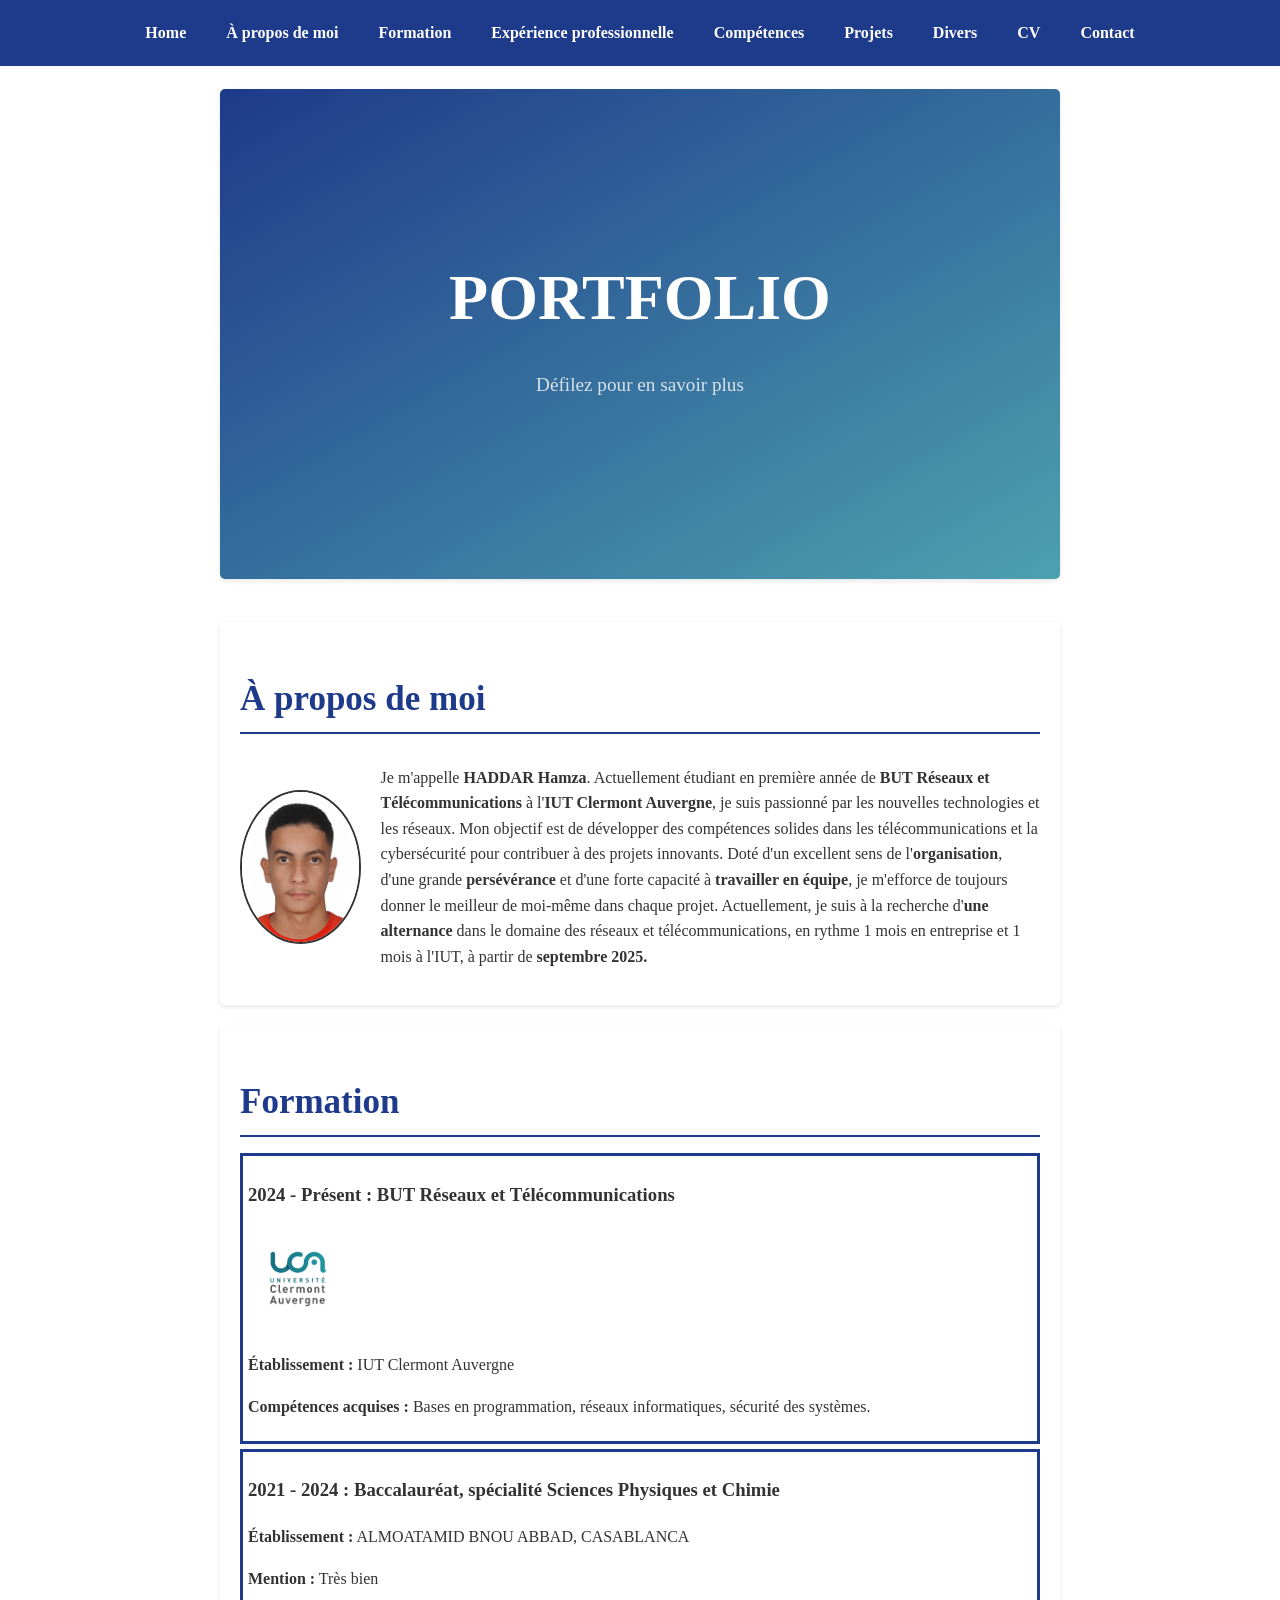
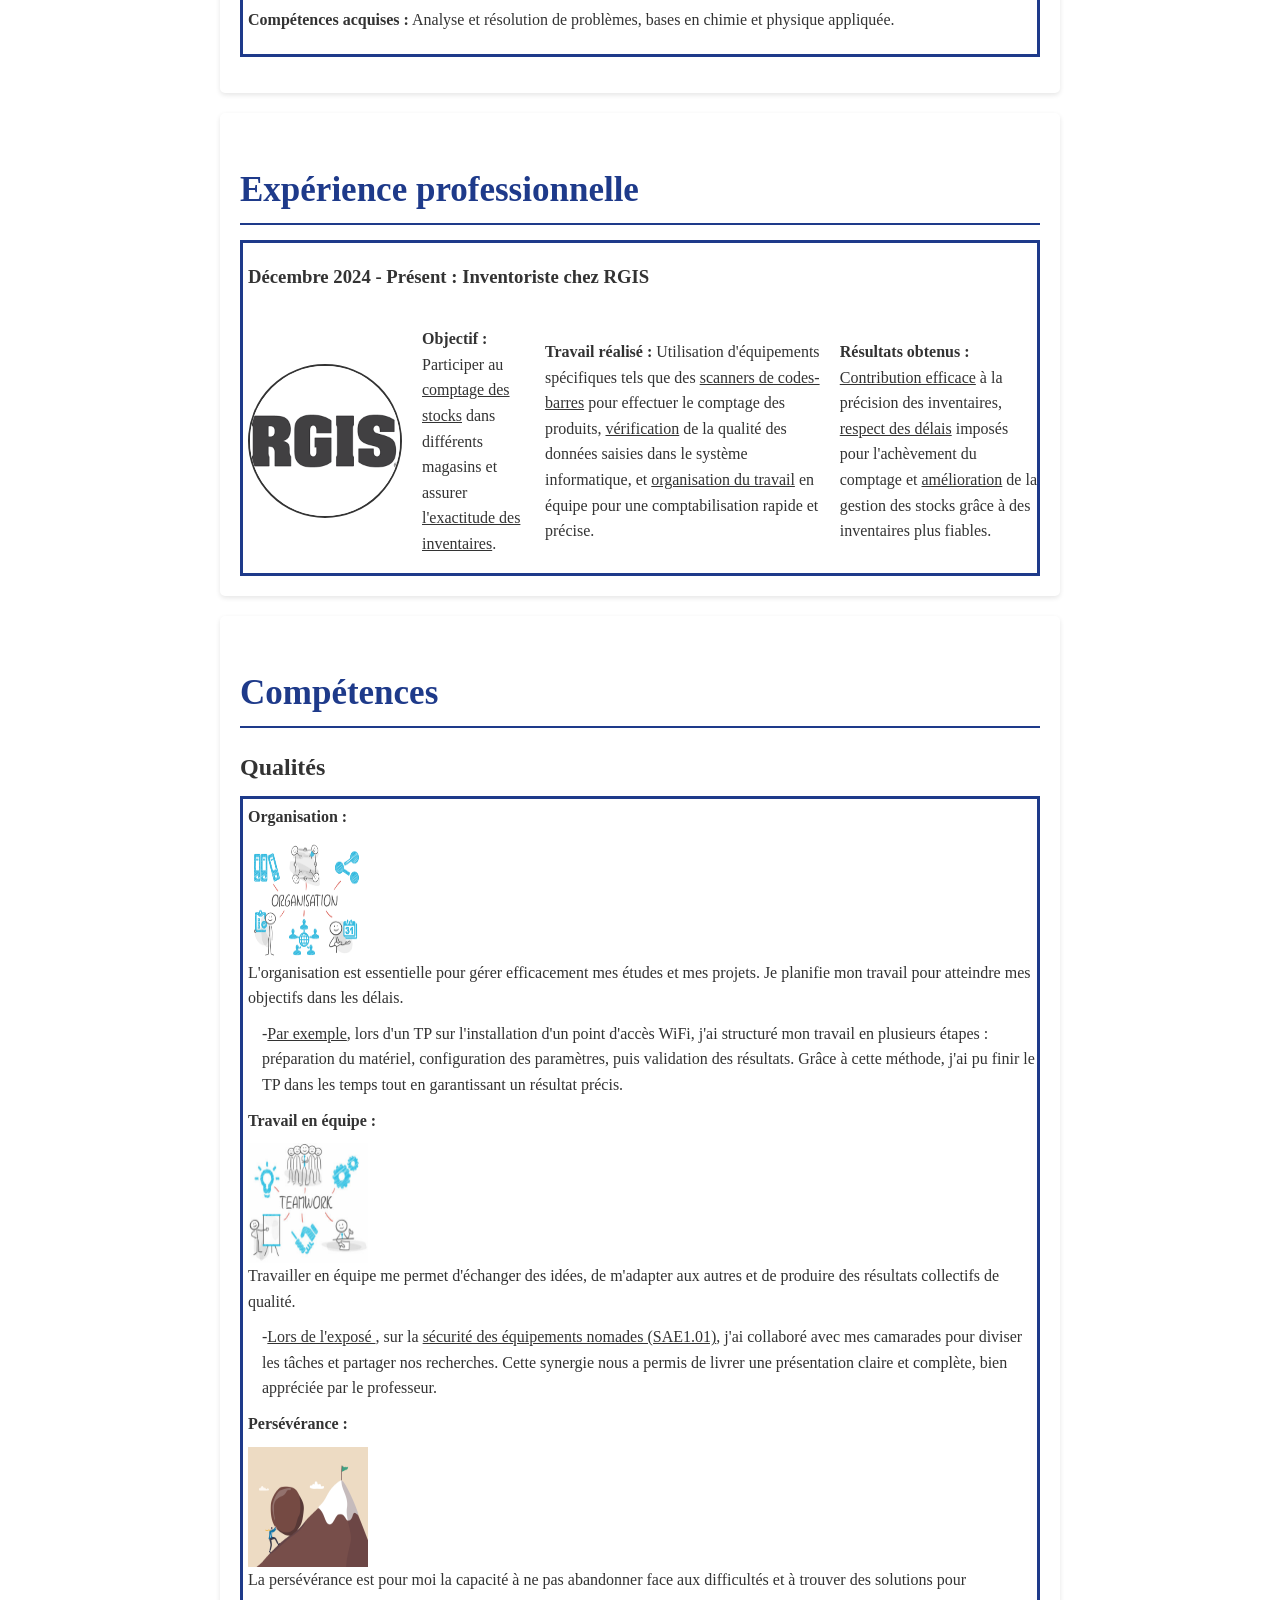
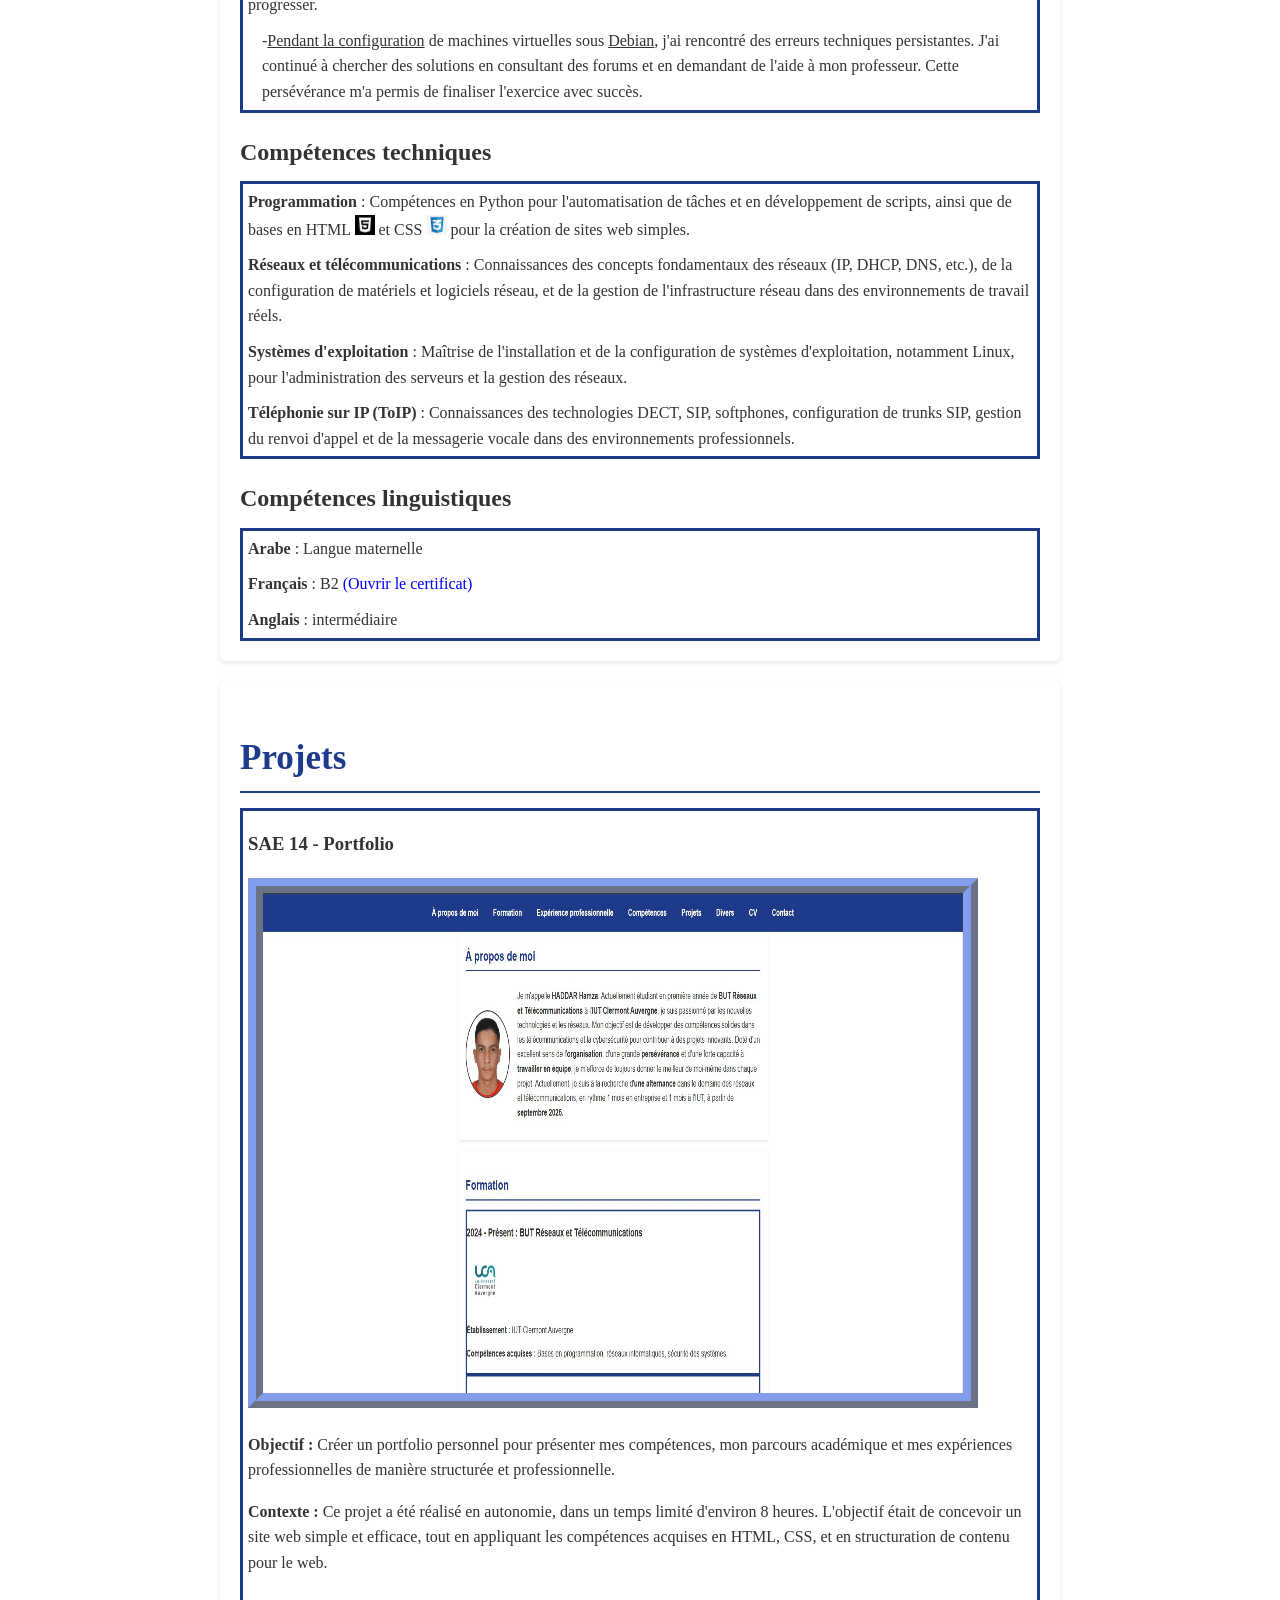
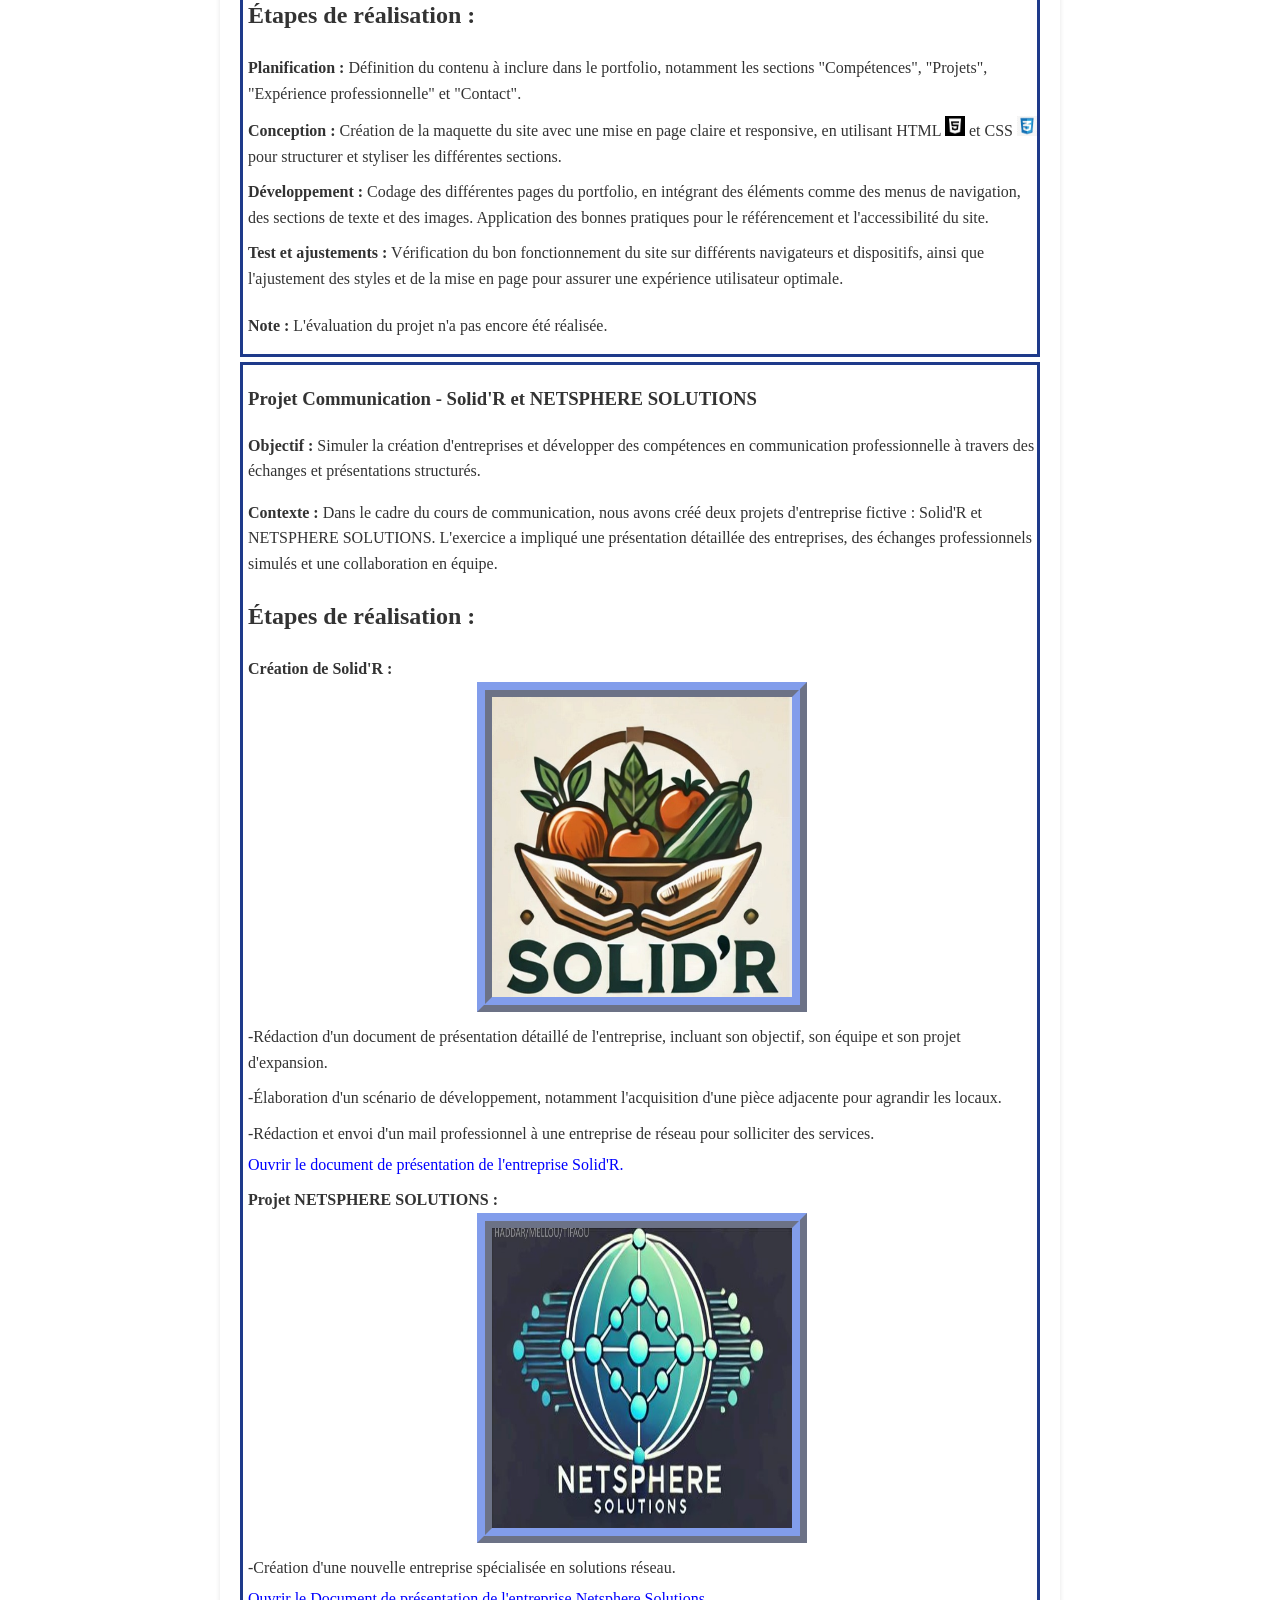
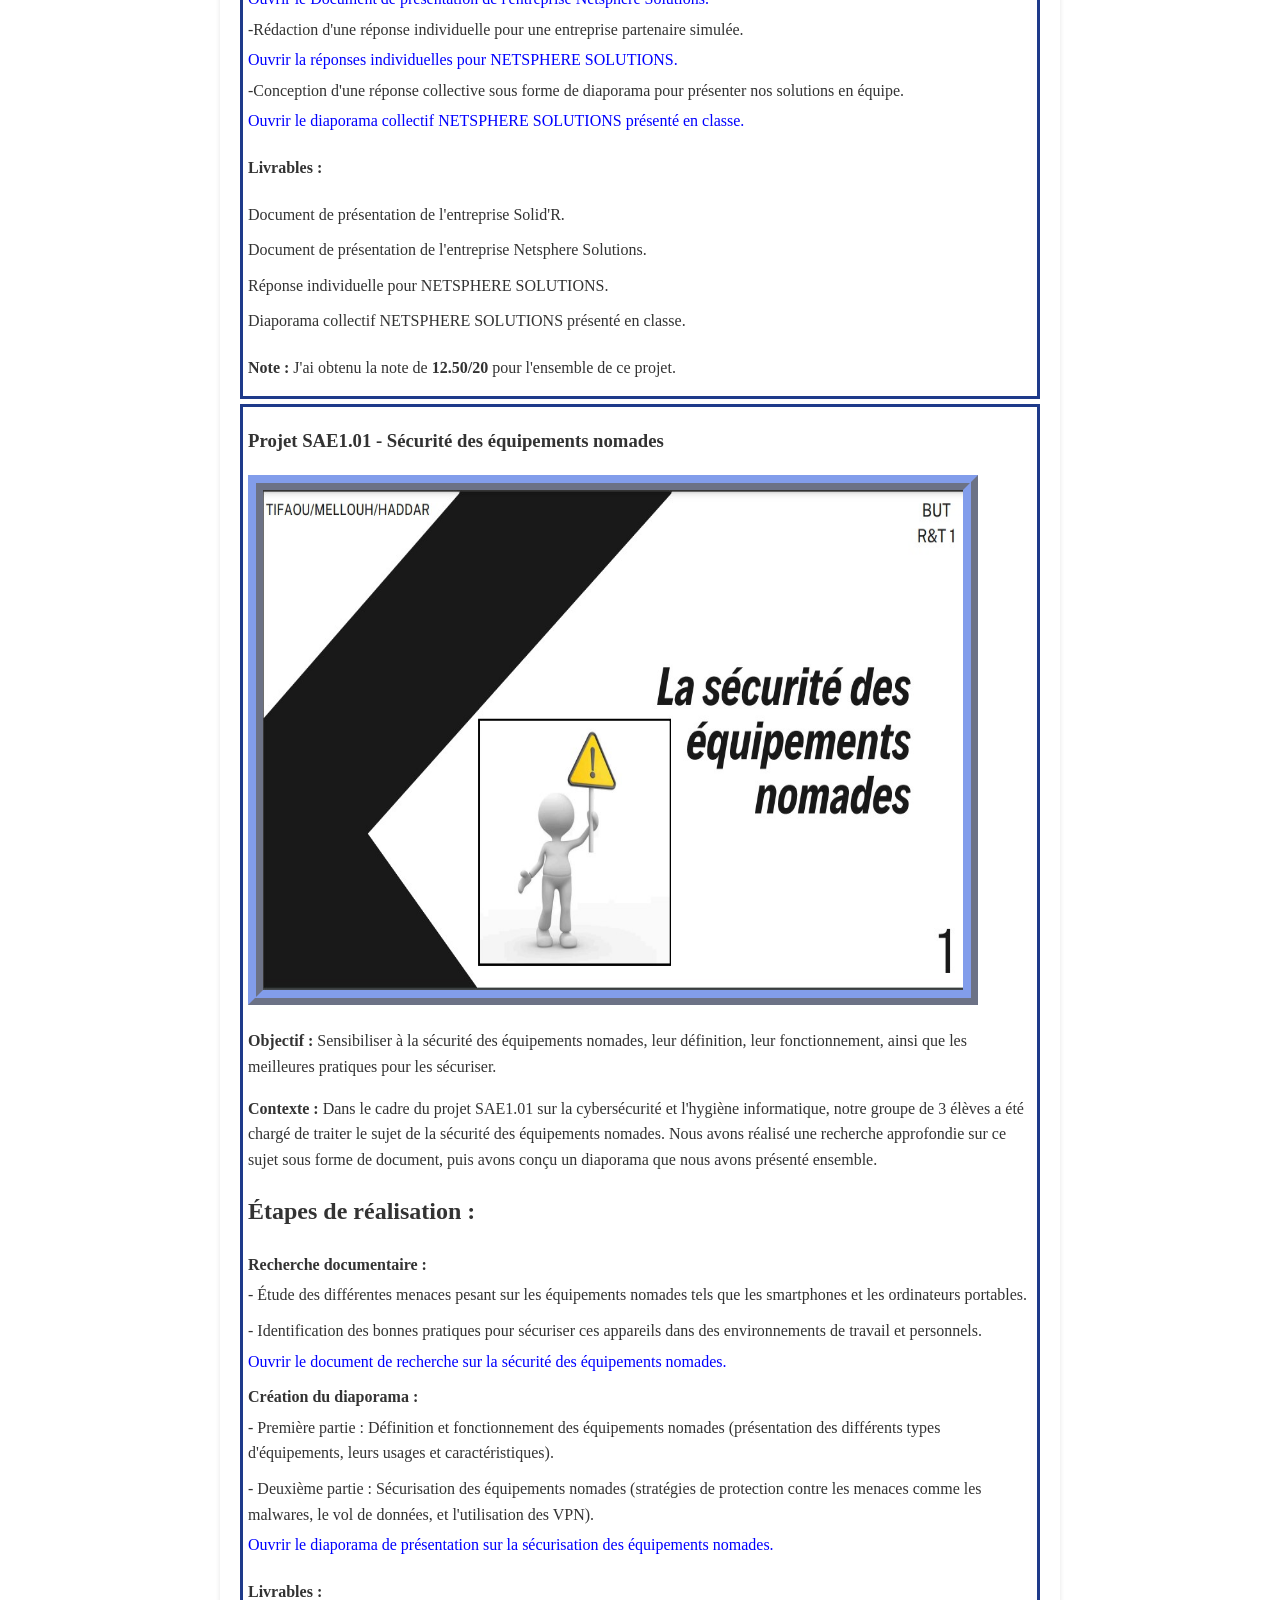
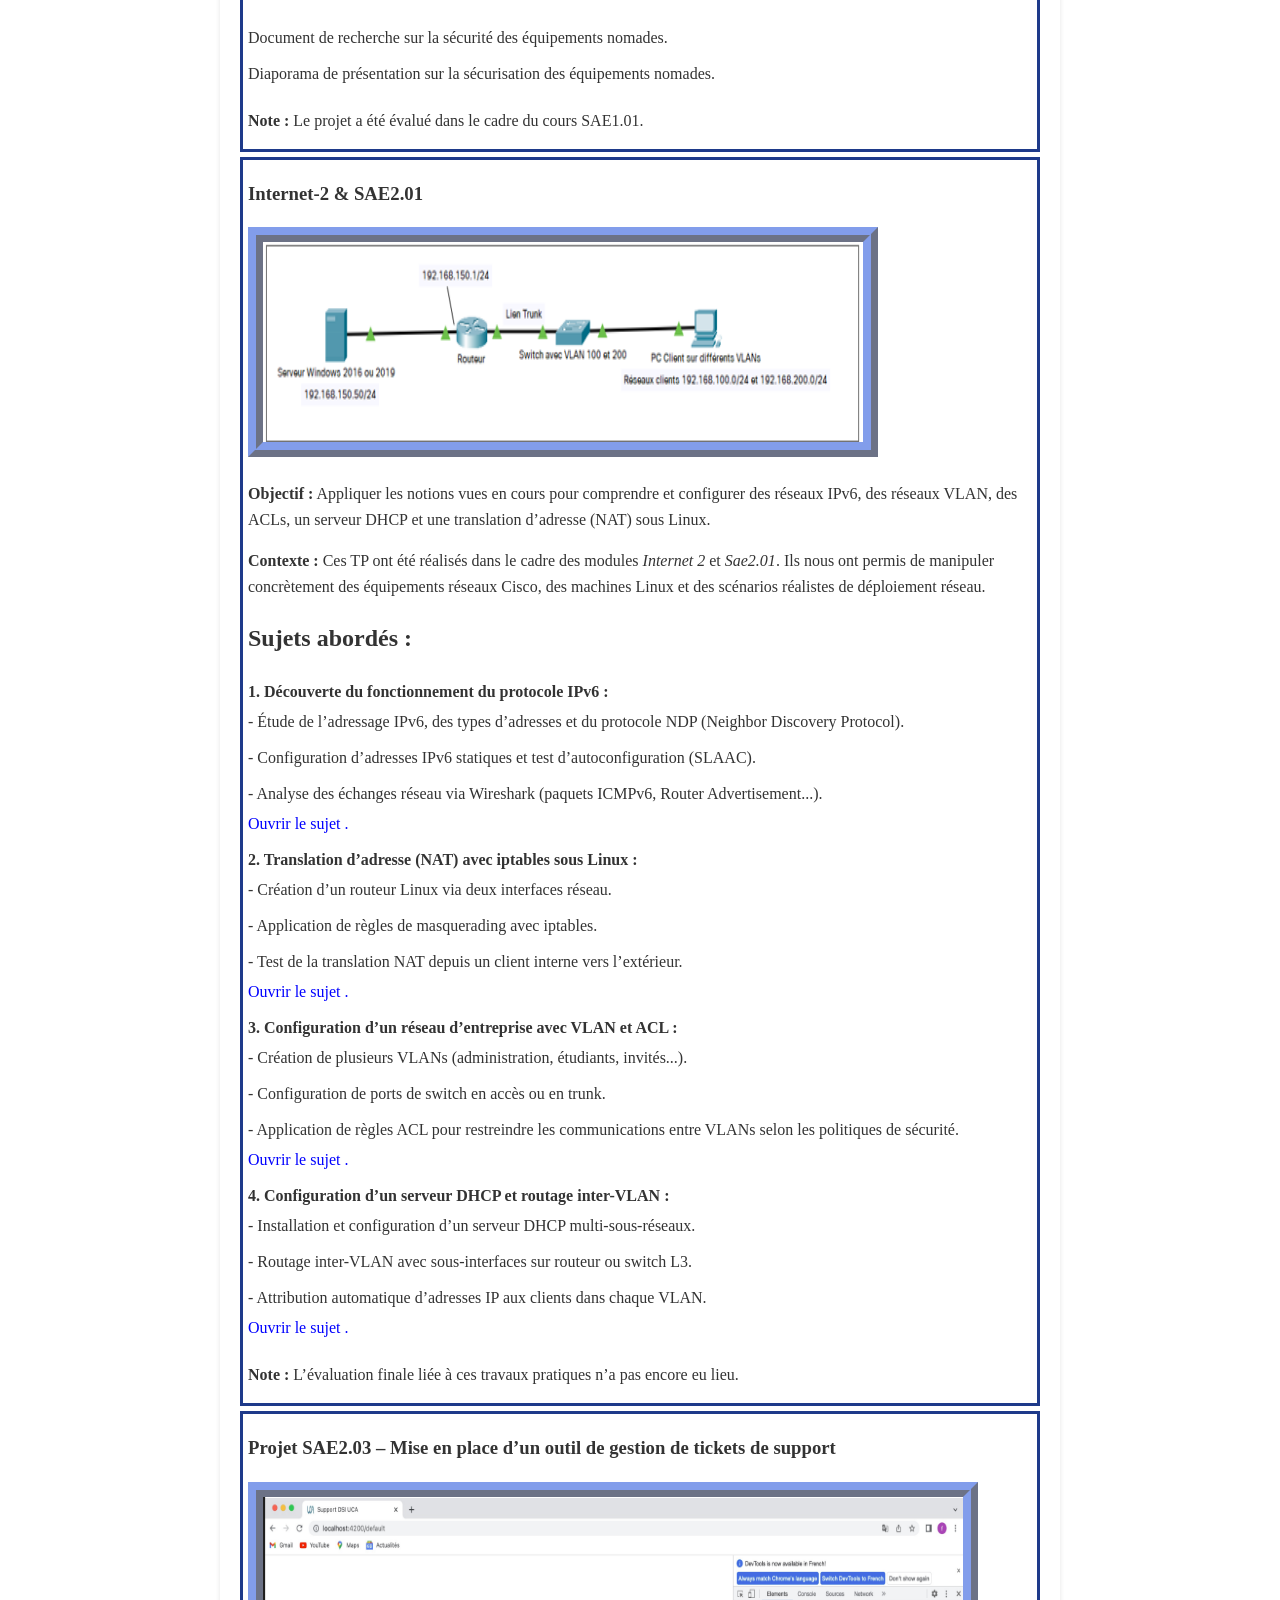
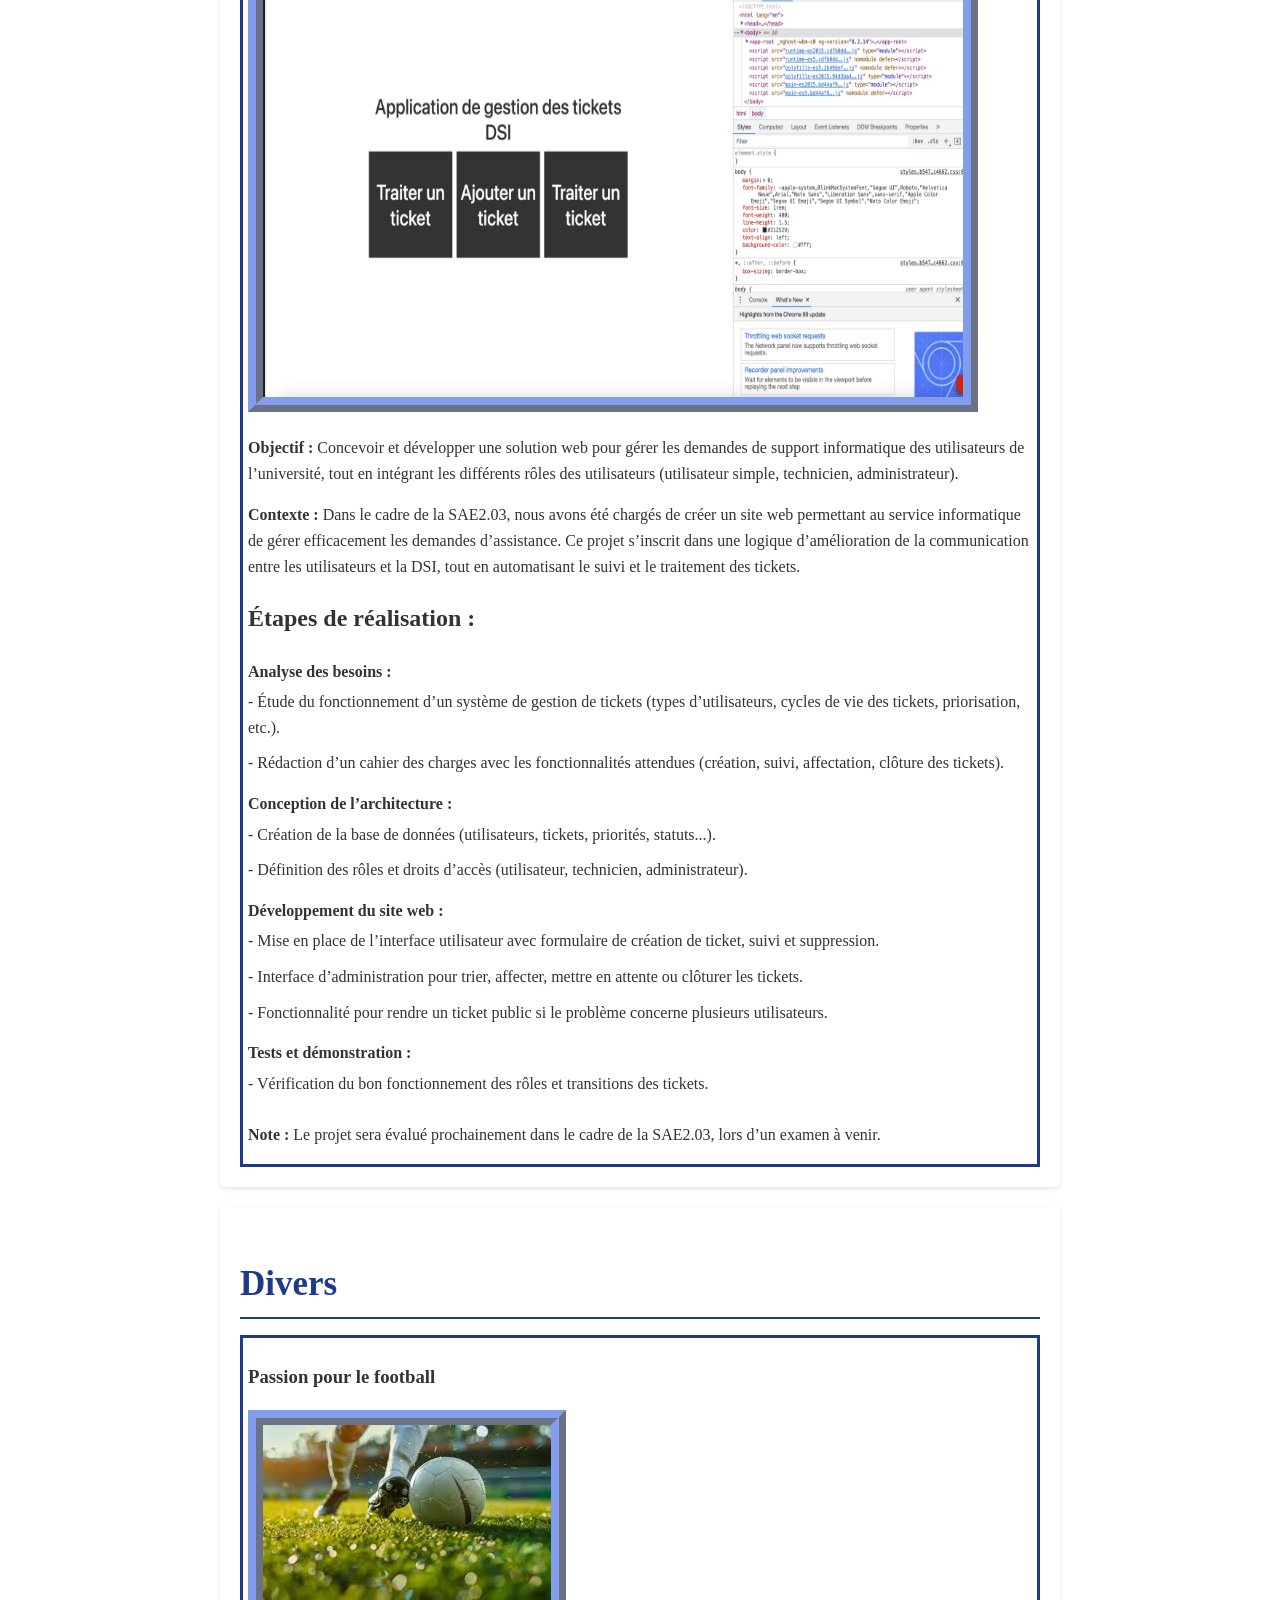
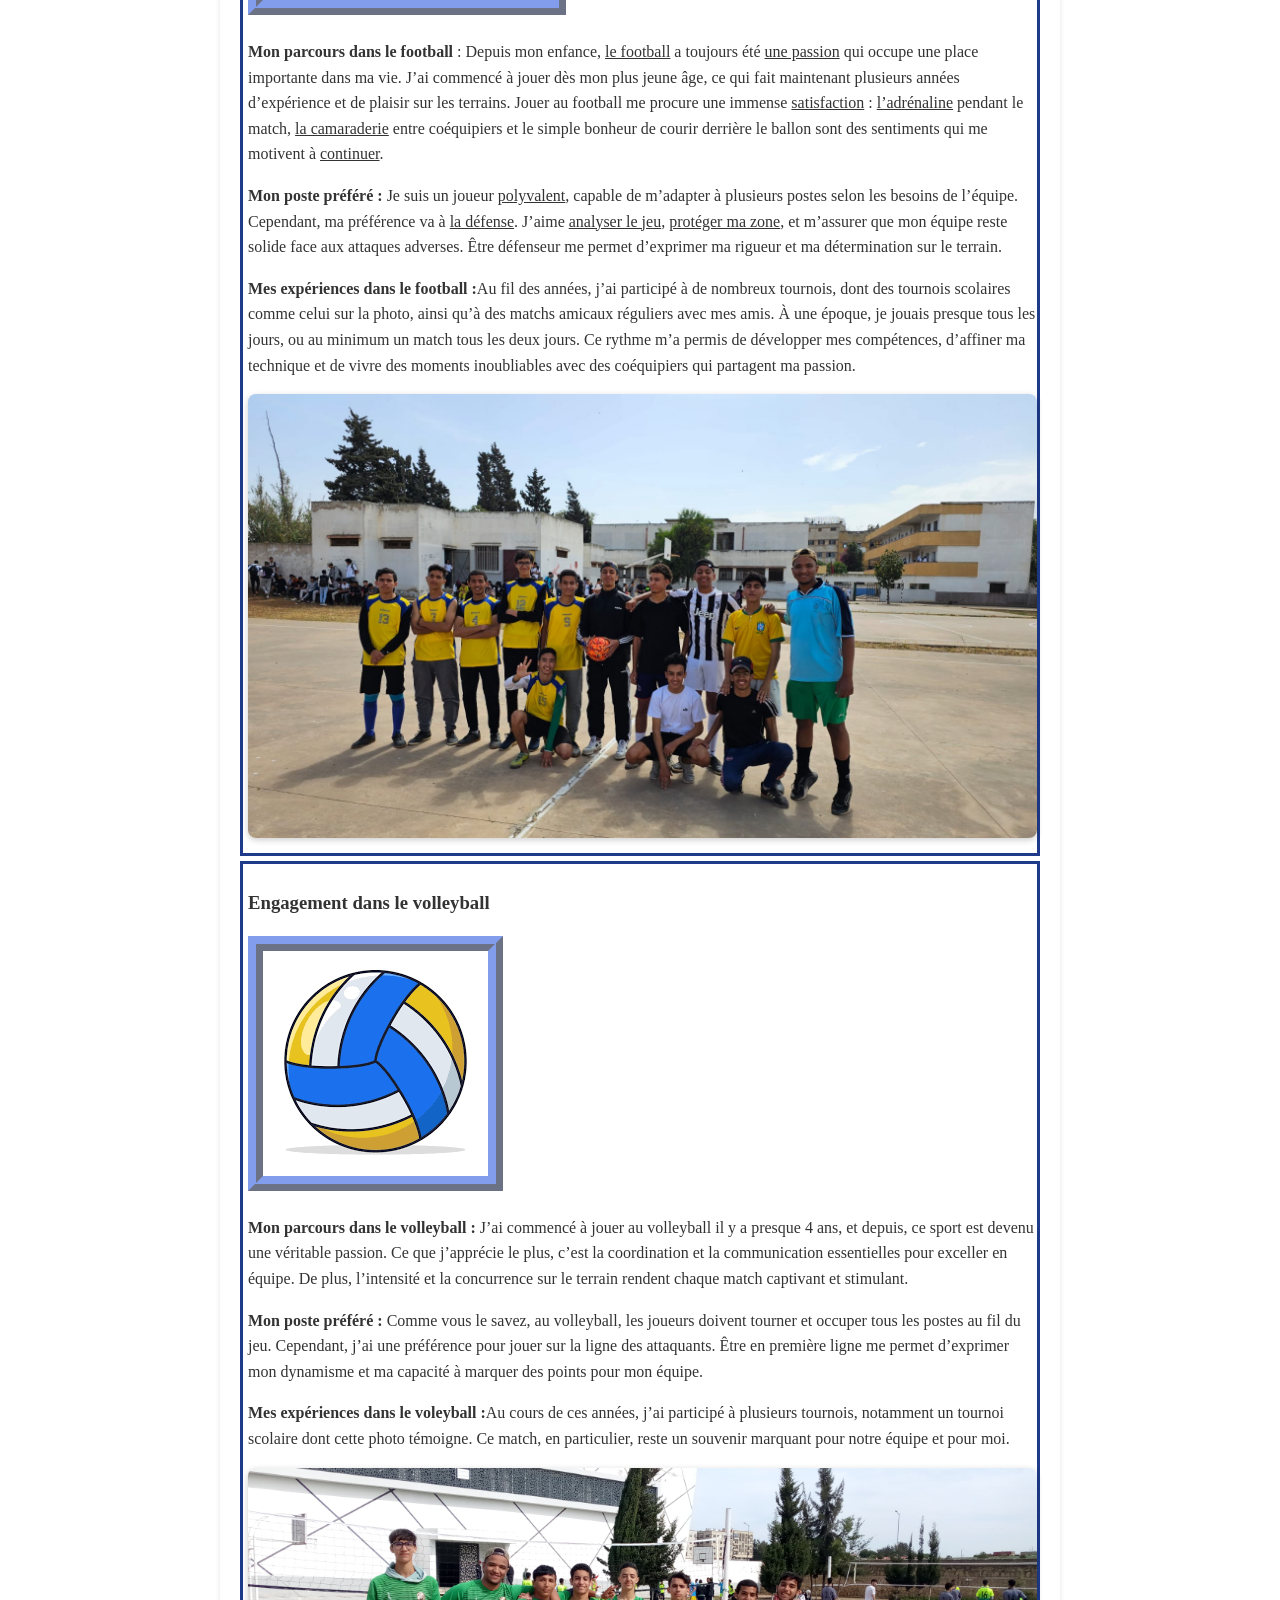
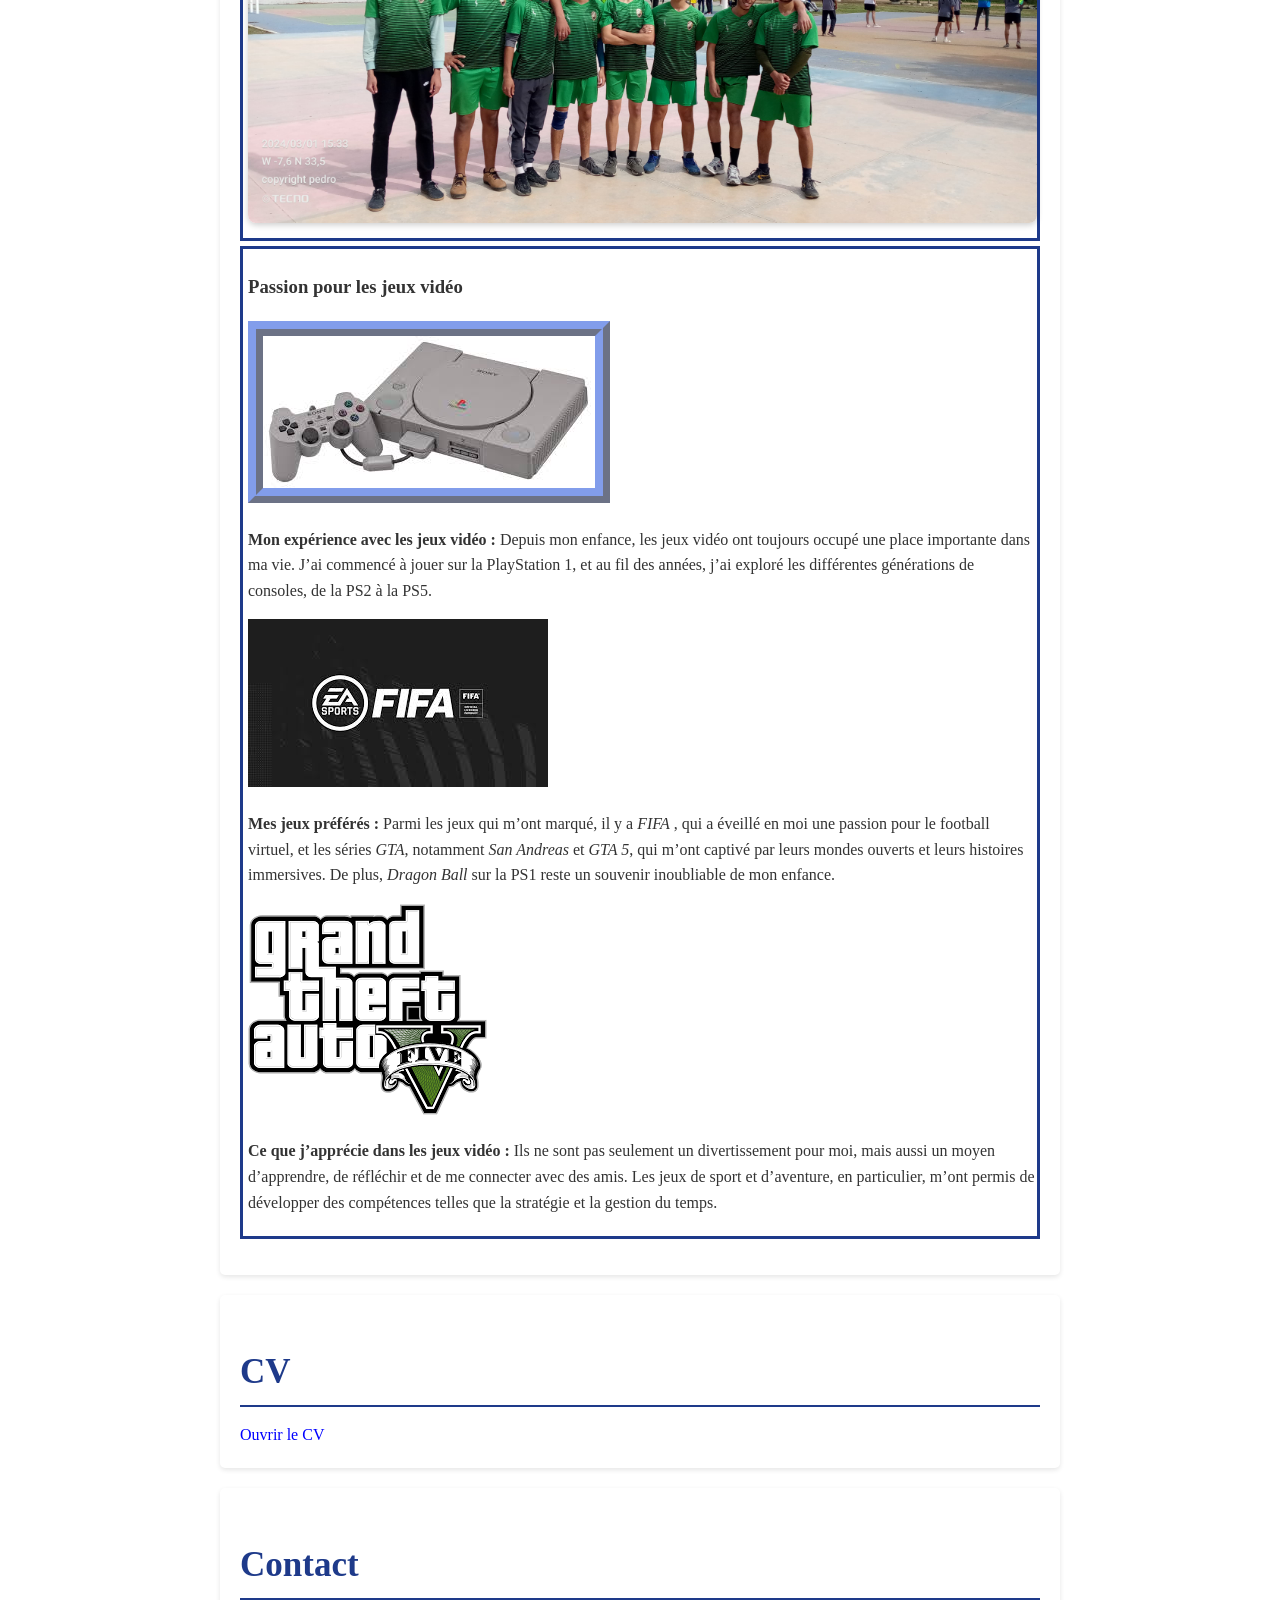
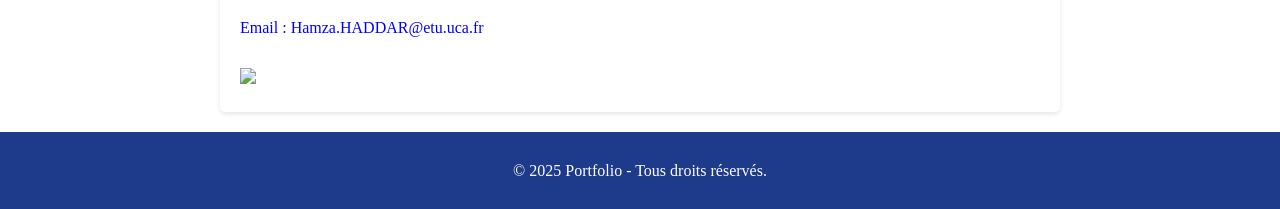
==== commit 976ee10f: "Add files via upload" ====
--- a/portfolio.html
+++ b/portfolio.html
@@ -34,6 +34,7 @@
         <section id="home">
             <h1>PORTFOLIO</h1>
             <p class="scroll-indicator">Défilez pour en savoir plus</p>
+            
         </section>
         
     </header>
@@ -124,12 +125,13 @@
 
     
         <p class="competence-title">Compétences techniques</p>
-        <ul class="bordiro">
-            <li><strong>Programmation</strong> : Compétences en Python pour l'automatisation de tâches et en développement de scripts, ainsi que de bases en HTML <img src="./html.png" width="20px" height="20px"> et CSS <img src="./css.png" width="20px" height="20px"> pour la création de sites web simples.</li>
-            <li><strong>Réseaux et télécommunications</strong> : Connaissances des concepts fondamentaux des réseaux (IP, DHCP, DNS, etc.), de la configuration de matériels et logiciels réseau, et de la gestion de l'infrastructure réseau dans des environnements de travail réels.</li>
-            <li><strong>Systèmes d'exploitation</strong> : Maîtrise de l'installation et de la configuration de systèmes d'exploitation, notamment Linux, pour l'administration des serveurs et la gestion des réseaux.</li>
-            <li><strong>Analyse de données réseau</strong> : Compétence dans l'utilisation d'outils pour analyser et surveiller les performances des réseaux, détecter des anomalies et optimiser la gestion des ressources réseau.</li>
-        </ul>
+<ul class="bordiro">
+    <li><strong>Programmation</strong> : Compétences en Python pour l'automatisation de tâches et en développement de scripts, ainsi que de bases en HTML <img src="./html.png" width="20px" height="20px"> et CSS <img src="./css.png" width="20px" height="20px"> pour la création de sites web simples.</li>
+    <li><strong>Réseaux et télécommunications</strong> : Connaissances des concepts fondamentaux des réseaux (IP, DHCP, DNS, etc.), de la configuration de matériels et logiciels réseau, et de la gestion de l'infrastructure réseau dans des environnements de travail réels.</li>
+    <li><strong>Systèmes d'exploitation</strong> : Maîtrise de l'installation et de la configuration de systèmes d'exploitation, notamment Linux, pour l'administration des serveurs et la gestion des réseaux.</li>
+    <li><strong>Téléphonie sur IP (ToIP)</strong> : Connaissances des technologies DECT, SIP, softphones, configuration de trunks SIP, gestion du renvoi d'appel et de la messagerie vocale dans des environnements professionnels.</li>
+</ul>
+
     
         <p class="competence-title">Compétences linguistiques</p>
         <ul class="bordiro">
@@ -241,6 +243,102 @@
         
             <p><strong>Note :</strong> Le projet a été évalué dans le cadre du cours SAE1.01.</p>
         </article>
+        <article class="bordiro">
+        <h3>Internet-2 & SAE2.01</h3>
+        <img src="./Sae21.png"alt="Photo de Sae21" width="600" height="200" style="border: 4mm ridge rgba(30, 58, 138, .6);"> 
+        <p><strong>Objectif :</strong> Appliquer les notions vues en cours pour comprendre et configurer des réseaux IPv6, des réseaux VLAN, des ACLs, un serveur DHCP et une translation d’adresse (NAT) sous Linux.</p>
+
+        <p><strong>Contexte :</strong> Ces TP ont été réalisés dans le cadre des modules <em>Internet 2</em> et <em>Sae2.01</em>. Ils nous ont permis de manipuler concrètement des équipements réseaux Cisco, des machines Linux et des scénarios réalistes de déploiement réseau.</p>
+
+        <p class="competence-title">Sujets abordés :</p>
+        <ul>
+            <li><strong>1. Découverte du fonctionnement du protocole IPv6 :</strong>
+            <ul>
+                <li>- Étude de l’adressage IPv6, des types d’adresses et du protocole NDP (Neighbor Discovery Protocol).</li>
+                <li>- Configuration d’adresses IPv6 statiques et test d’autoconfiguration (SLAAC).</li>
+                <li>- Analyse des échanges réseau via Wireshark (paquets ICMPv6, Router Advertisement...).</li>
+                <a href="./TP1.pdf"  target="_blank" style="color: blue;">Ouvrir le sujet .</a>
+            </ul>
+            </li>
+
+            <li><strong>2. Translation d’adresse (NAT) avec iptables sous Linux :</strong>
+            <ul>
+                <li>- Création d’un routeur Linux via deux interfaces réseau.</li>
+                <li>- Application de règles de masquerading avec iptables.</li>
+                <li>- Test de la translation NAT depuis un client interne vers l’extérieur.</li>
+                <a href="./TP3.pdf"  target="_blank" style="color: blue;">Ouvrir le sujet .</a>
+            </ul>
+            </li>
+
+            <li><strong>3. Configuration d’un réseau d’entreprise avec VLAN et ACL :</strong>
+            <ul>
+                <li>- Création de plusieurs VLANs (administration, étudiants, invités...).</li>
+                <li>- Configuration de ports de switch en accès ou en trunk.</li>
+                <li>- Application de règles ACL pour restreindre les communications entre VLANs selon les politiques de sécurité.</li>
+                <a href="./TP4.pdf"  target="_blank" style="color: blue;">Ouvrir le sujet .</a>
+            </ul>
+            </li>
+
+            <li><strong>4. Configuration d’un serveur DHCP et routage inter-VLAN :</strong>
+            <ul>
+                <li>- Installation et configuration d’un serveur DHCP multi-sous-réseaux.</li>
+                <li>- Routage inter-VLAN avec sous-interfaces sur routeur ou switch L3.</li>
+                <li>- Attribution automatique d’adresses IP aux clients dans chaque VLAN.</li>
+                <a href="./TP5.pdf"  target="_blank" style="color: blue;">Ouvrir le sujet .</a>
+            </ul>
+            </li>
+        </ul>
+
+        <p><strong>Note :</strong> L’évaluation finale liée à ces travaux pratiques n’a pas encore eu lieu.</p>
+</article>
+<article class="bordiro">
+  <h3>Projet SAE2.03 – Mise en place d’un outil de gestion de tickets de support</h3>
+  <img src="./Sae23.png" alt="Illustration gestion de tickets" width="700" height="500" style="border: 4mm ridge rgba(30, 58, 138, .6);">
+
+  <p><strong>Objectif :</strong> Concevoir et développer une solution web pour gérer les demandes de support informatique des utilisateurs de l’université, tout en intégrant les différents rôles des utilisateurs (utilisateur simple, technicien, administrateur).</p>
+
+  <p><strong>Contexte :</strong> Dans le cadre de la SAE2.03, nous avons été chargés de créer un site web permettant au service informatique de gérer efficacement les demandes d’assistance. Ce projet s’inscrit dans une logique d’amélioration de la communication entre les utilisateurs et la DSI, tout en automatisant le suivi et le traitement des tickets.</p>
+
+  <p class="competence-title">Étapes de réalisation :</p>
+  <ul>
+    <li><strong>Analyse des besoins :</strong>
+      <ul>
+        <li>- Étude du fonctionnement d’un système de gestion de tickets (types d’utilisateurs, cycles de vie des tickets, priorisation, etc.).</li>
+        <li>- Rédaction d’un cahier des charges avec les fonctionnalités attendues (création, suivi, affectation, clôture des tickets).</li>
+      </ul>
+    </li>
+
+    <li><strong>Conception de l’architecture :</strong>
+      <ul>
+        <li>- Création de la base de données (utilisateurs, tickets, priorités, statuts...).</li>
+        <li>- Définition des rôles et droits d’accès (utilisateur, technicien, administrateur).</li>
+      </ul>
+    </li>
+
+    <li><strong>Développement du site web :</strong>
+      <ul>
+        <li>- Mise en place de l’interface utilisateur avec formulaire de création de ticket, suivi et suppression.</li>
+        <li>- Interface d’administration pour trier, affecter, mettre en attente ou clôturer les tickets.</li>
+        <li>- Fonctionnalité pour rendre un ticket public si le problème concerne plusieurs utilisateurs.</li>
+      </ul>
+    </li>
+
+    <li><strong>Tests et démonstration :</strong>
+      <ul>
+        <li>- Vérification du bon fonctionnement des rôles et transitions des tickets.</li>
+        
+      </ul>
+    </li>
+  </ul>
+
+ 
+
+  <p><strong>Note :</strong> Le projet sera évalué prochainement dans le cadre de la SAE2.03, lors d’un examen à venir.</p>
+</article>
+
+
+
+
         
              
     </section>
--- a/style1.css
+++ b/style1.css
@@ -184,7 +184,7 @@
     box-shadow: 0 2px 6px rgba(0, 0, 0, 0.2); /* Ombre autour de l'image */
 }
 #home {
-    min-height: 100vh; /* La section prend toute la hauteur de l'écran */
+    min-height: 50vh; /* La section prend toute la hauteur de l'écran */
     display: flex;
     flex-direction: column;
     align-items: center;
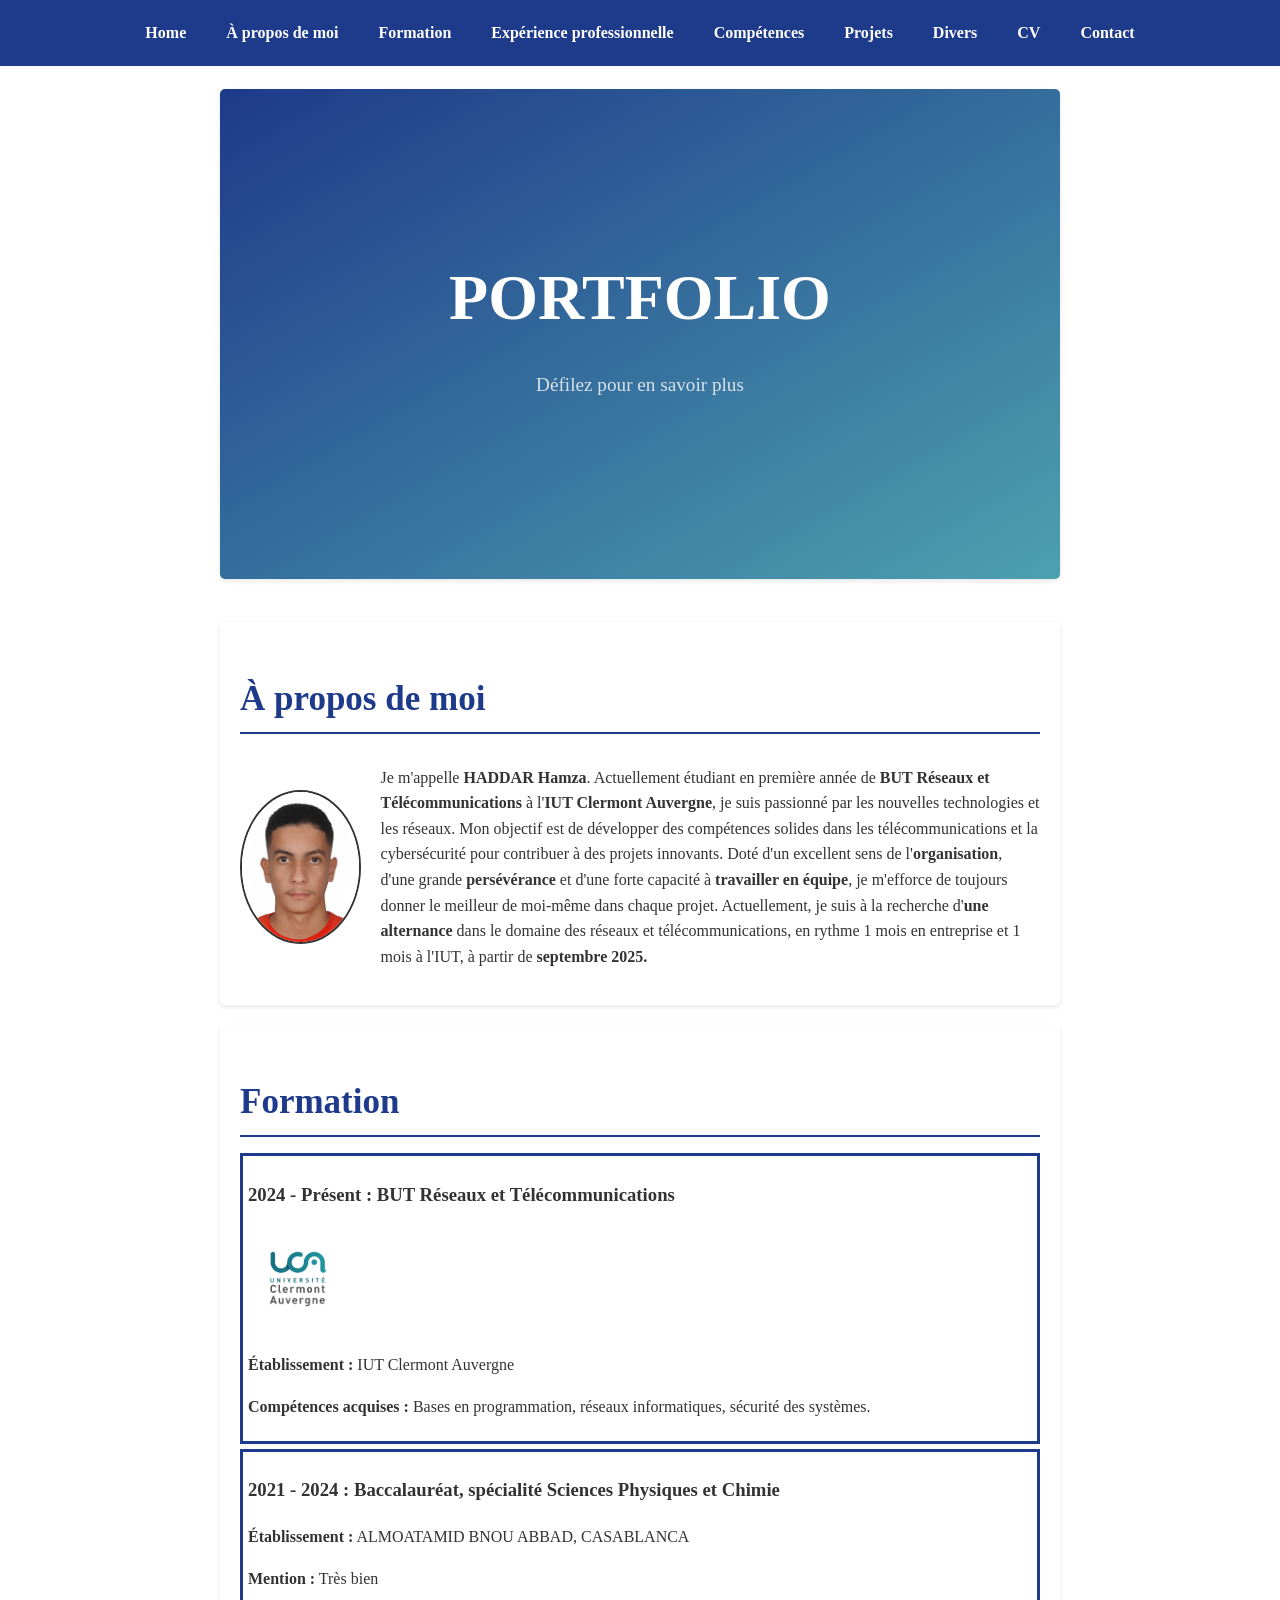
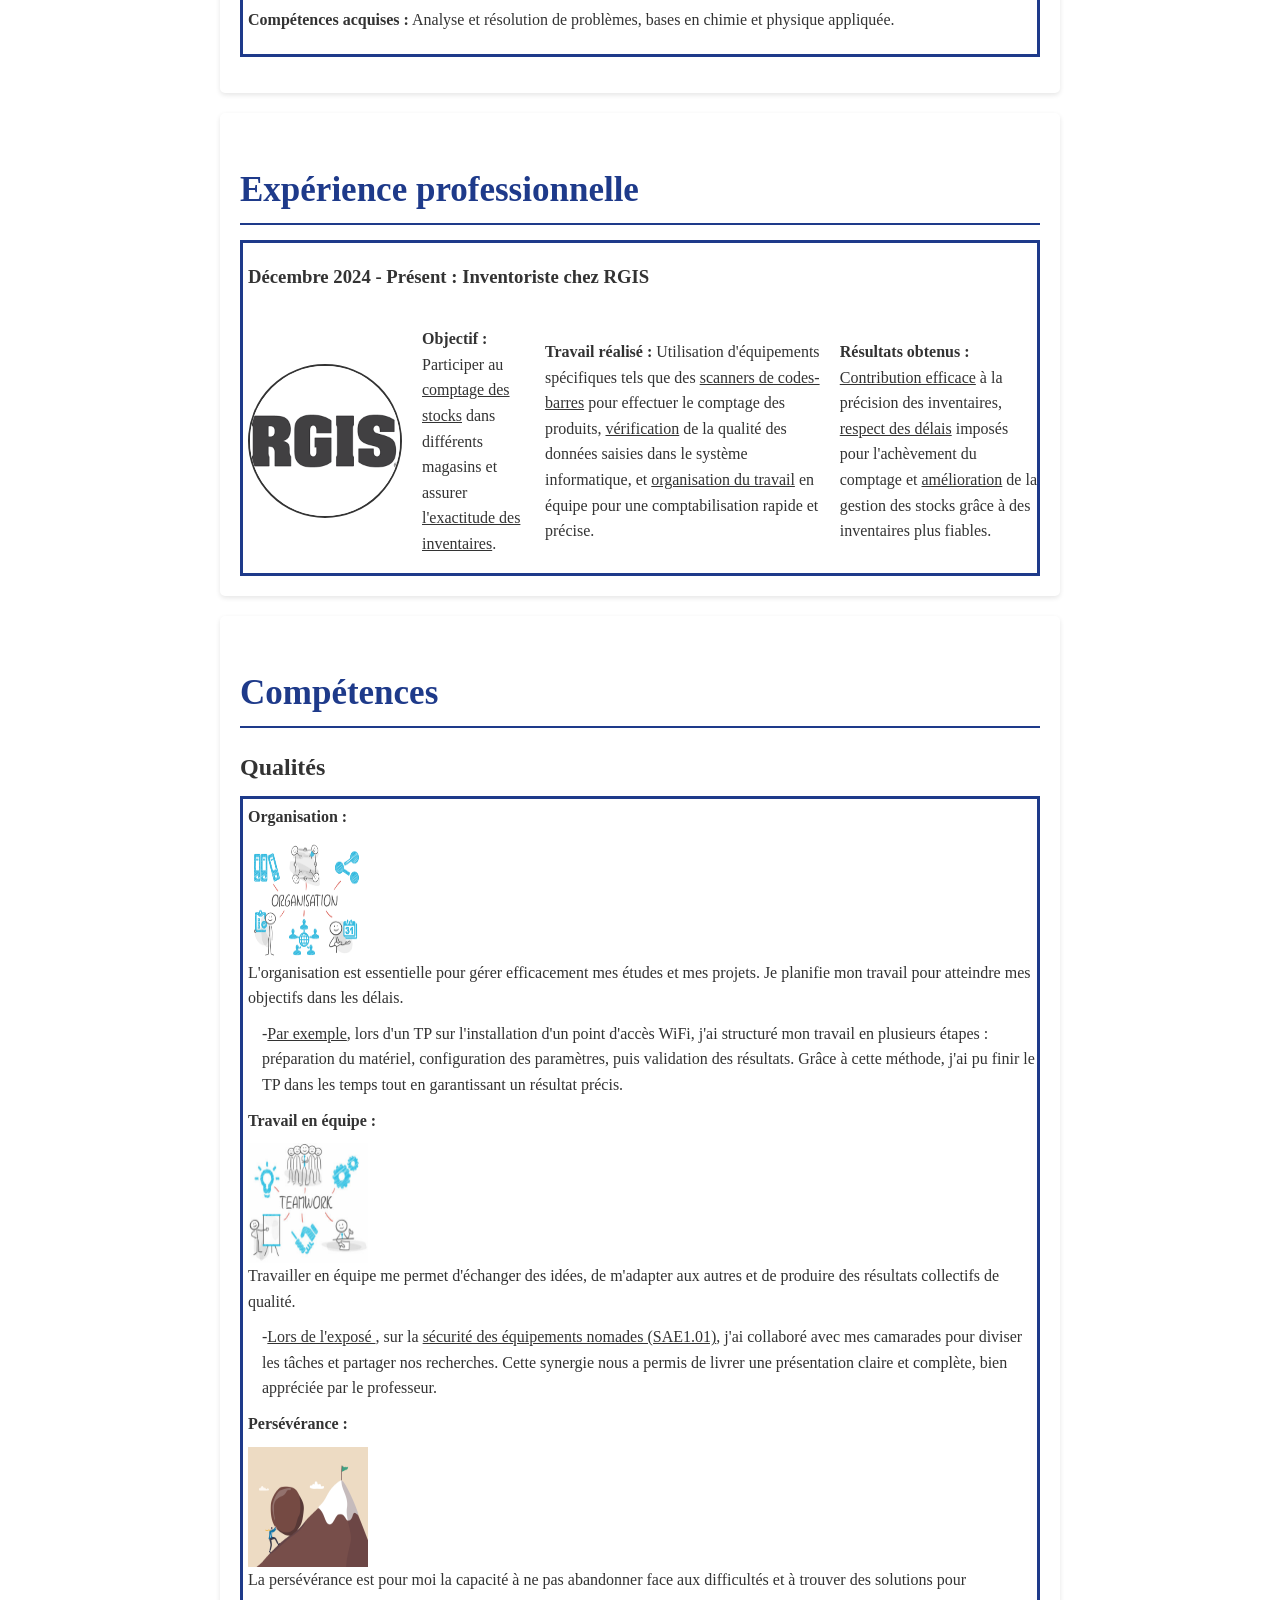
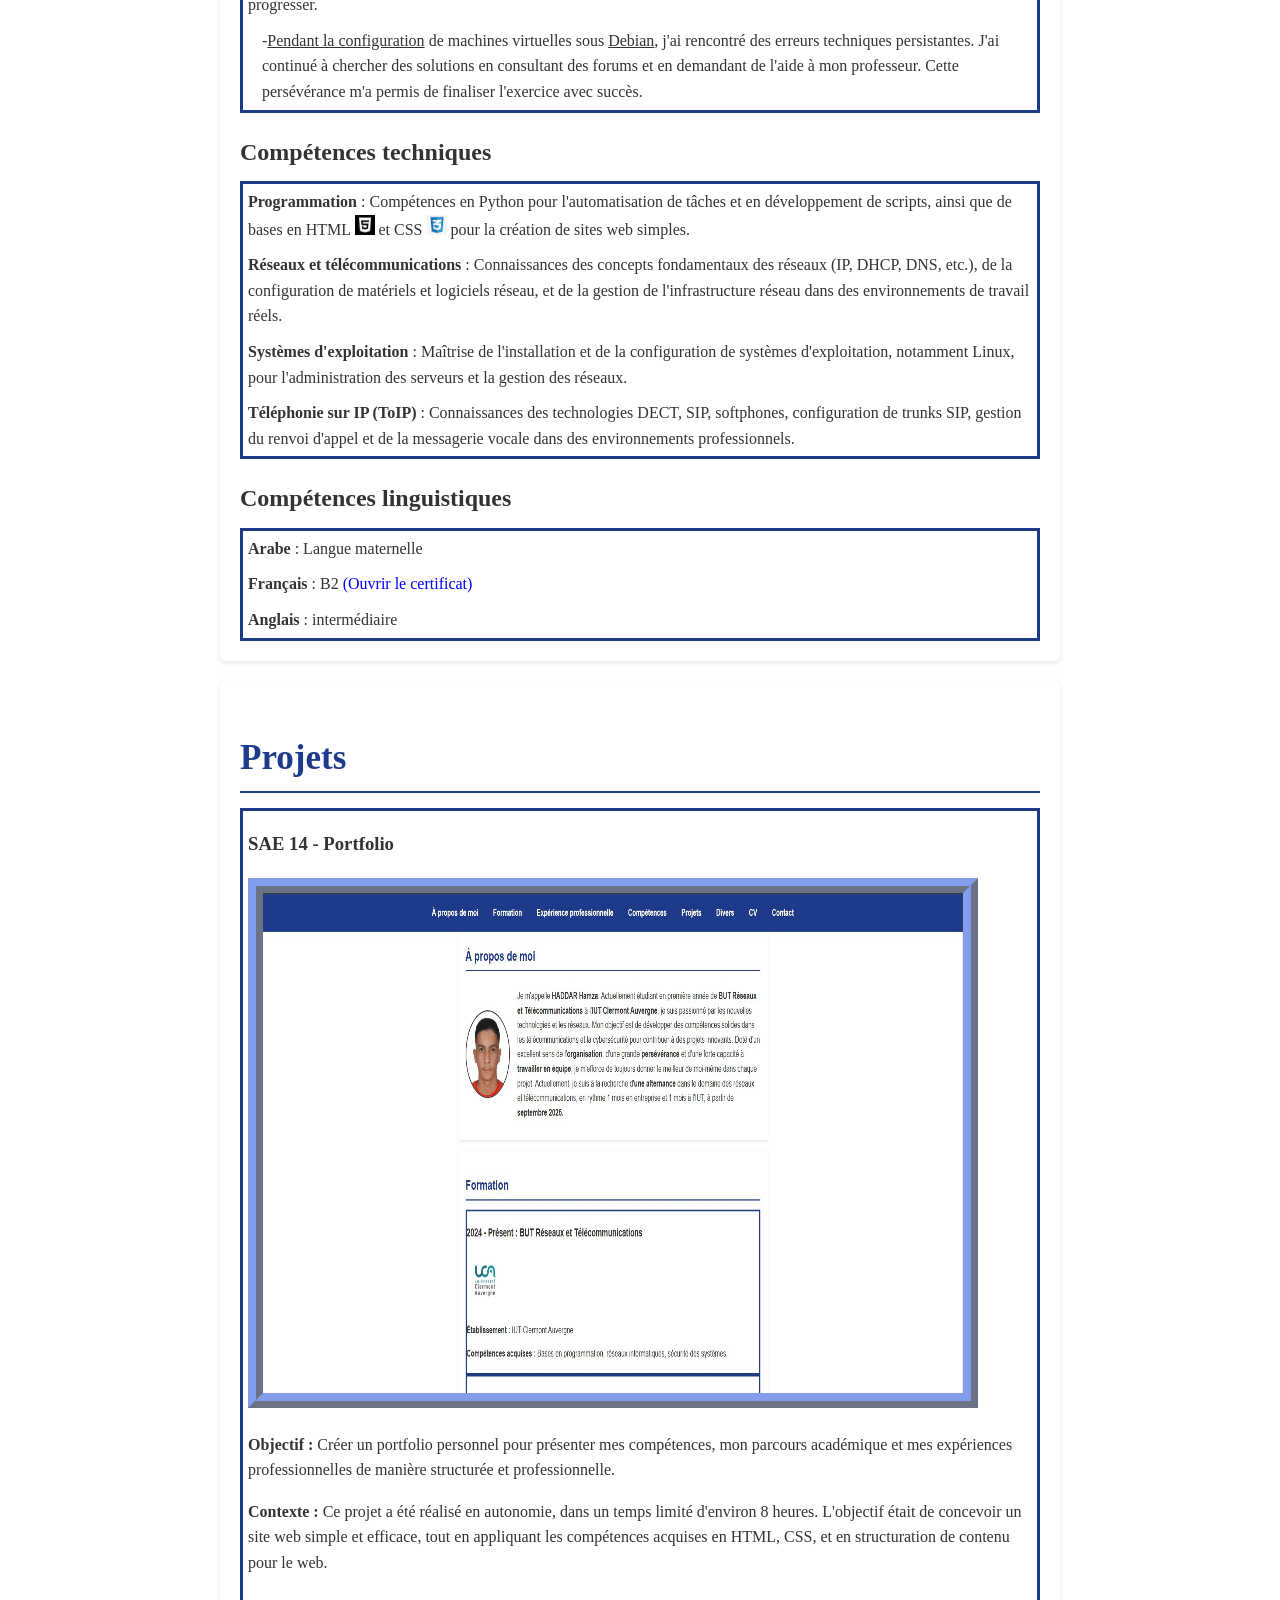
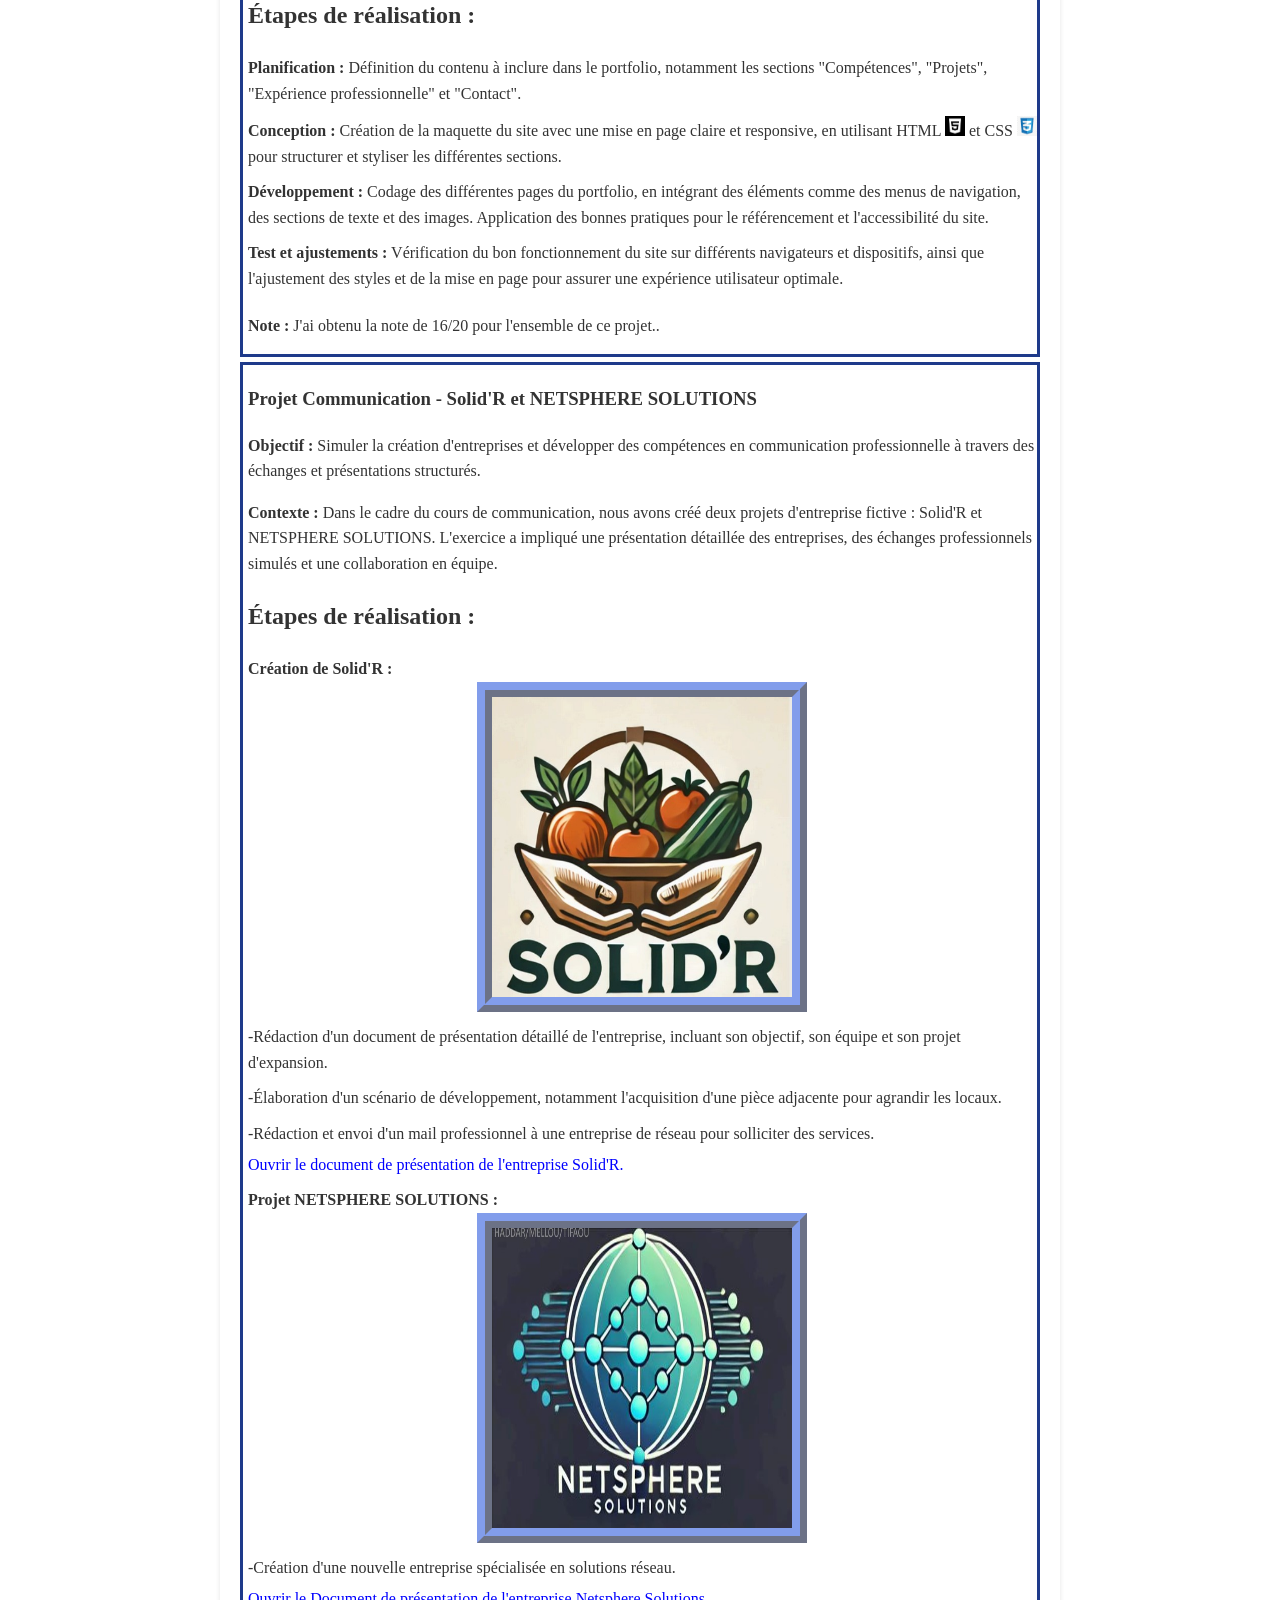
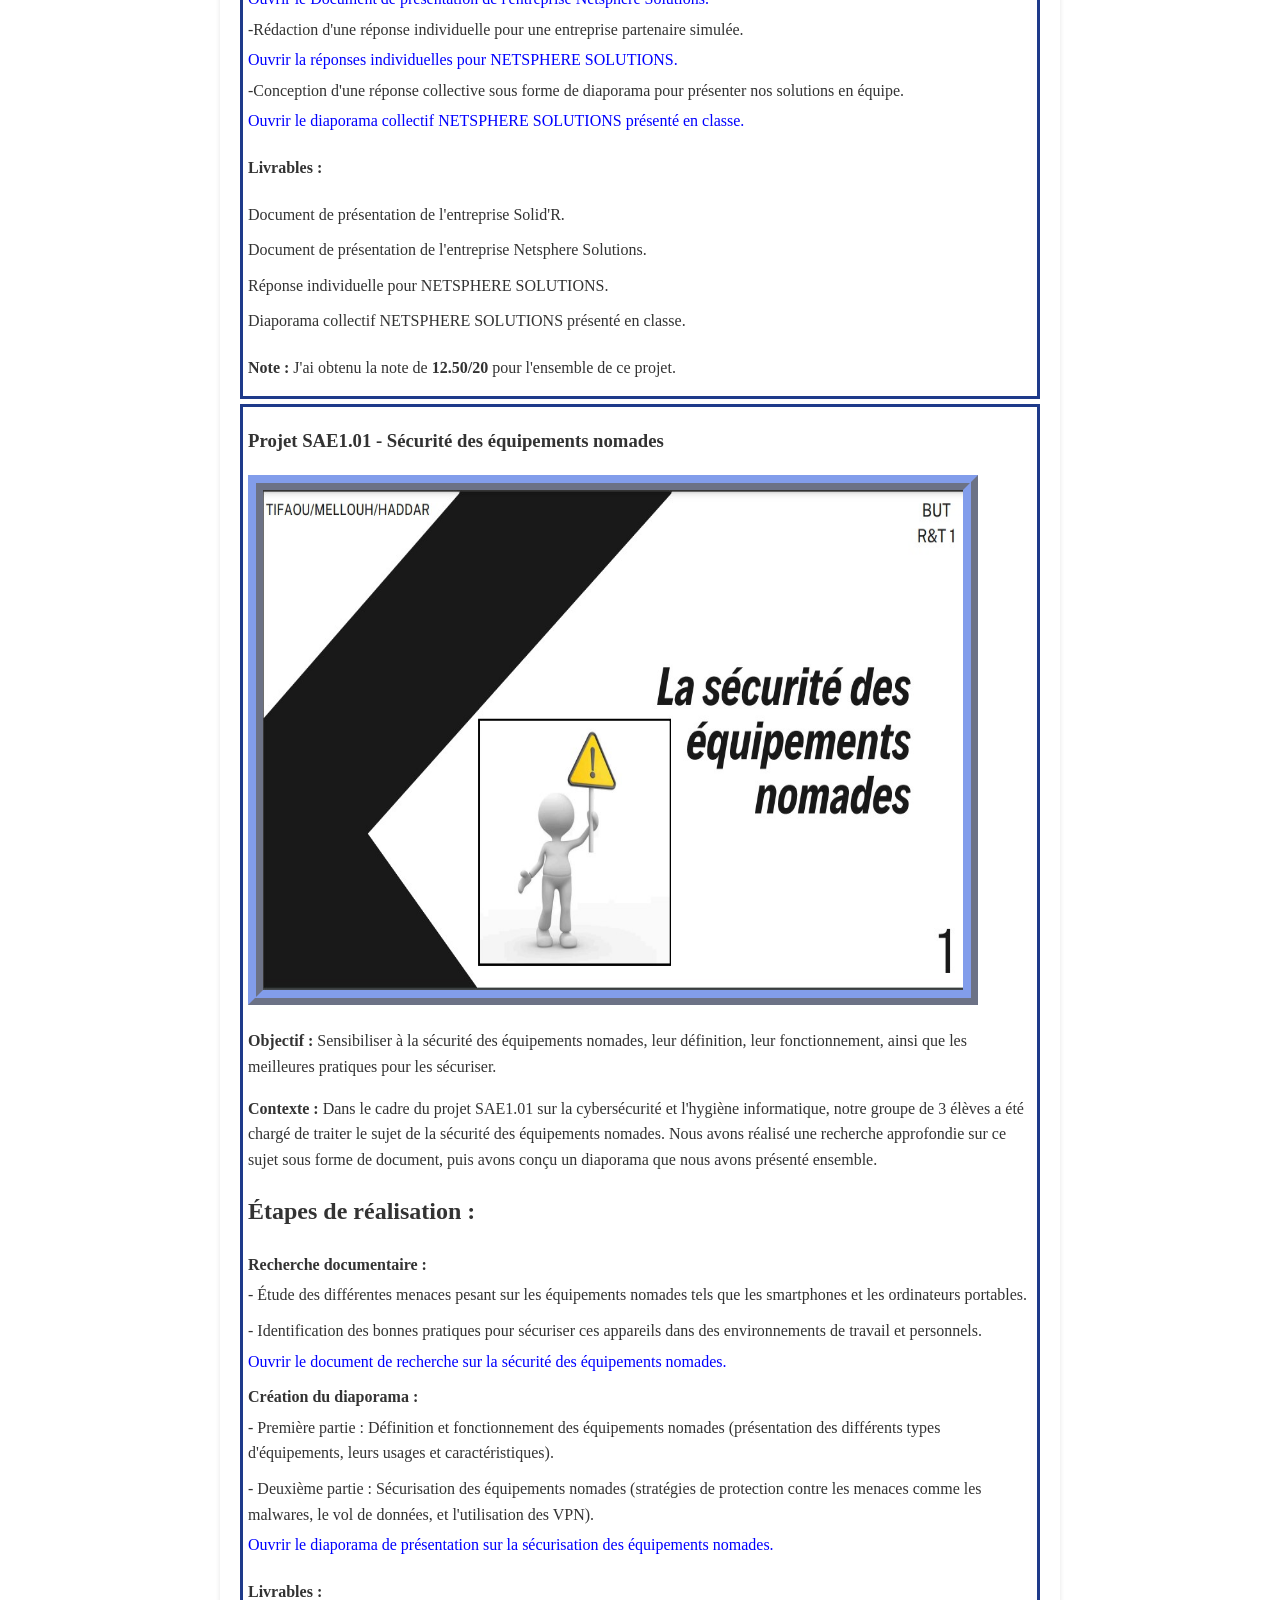
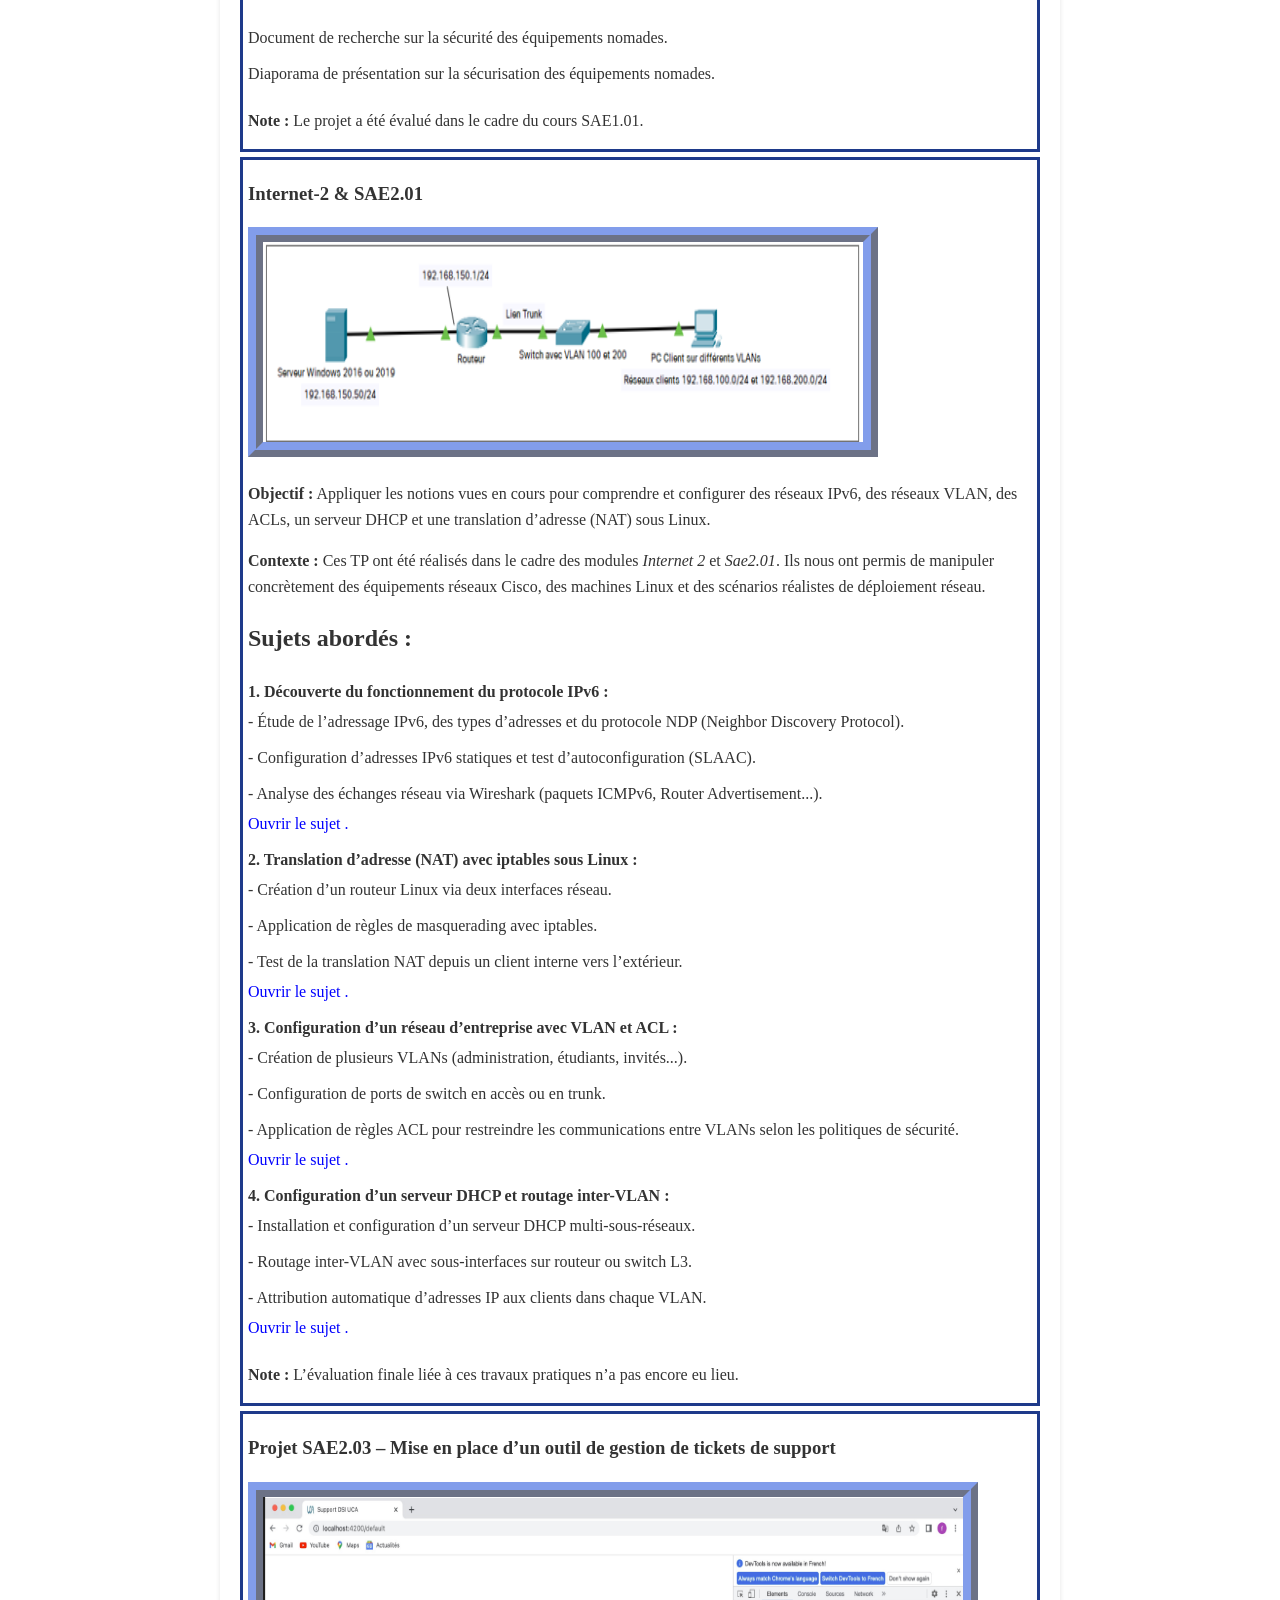
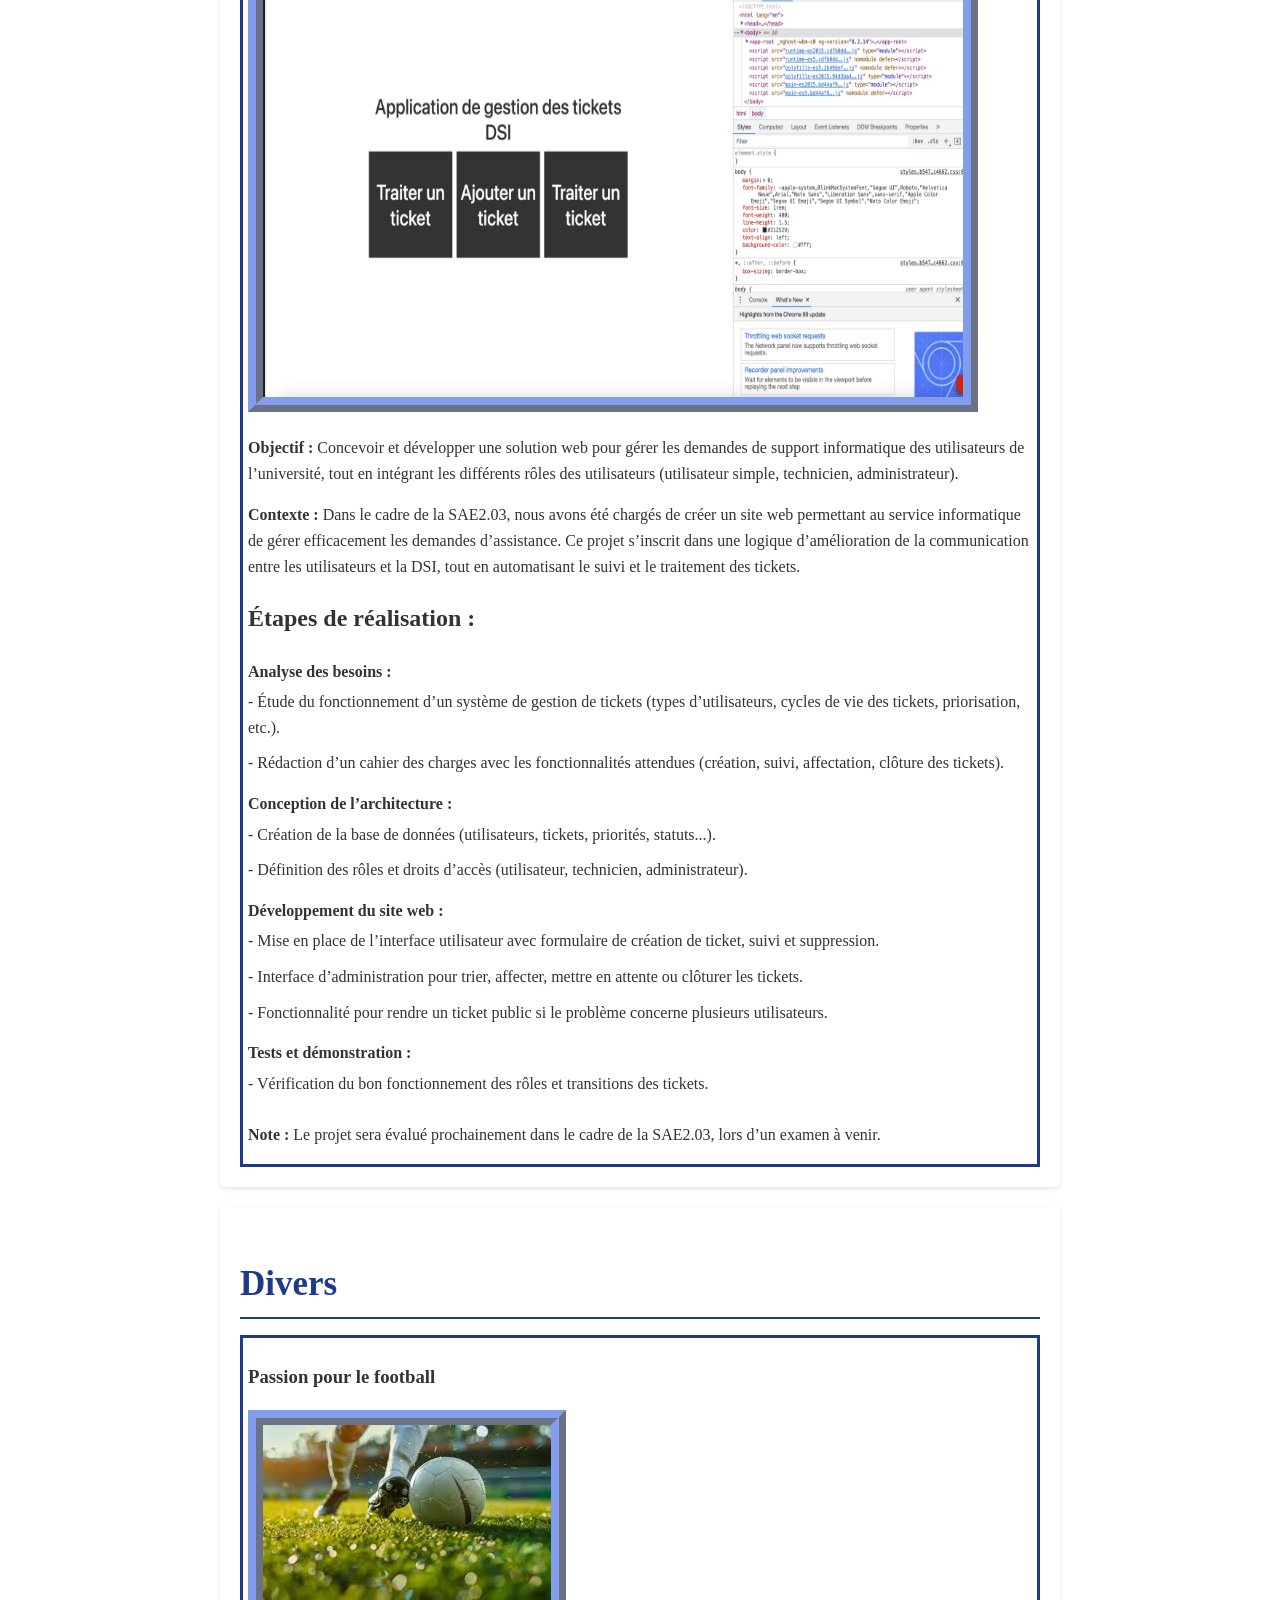
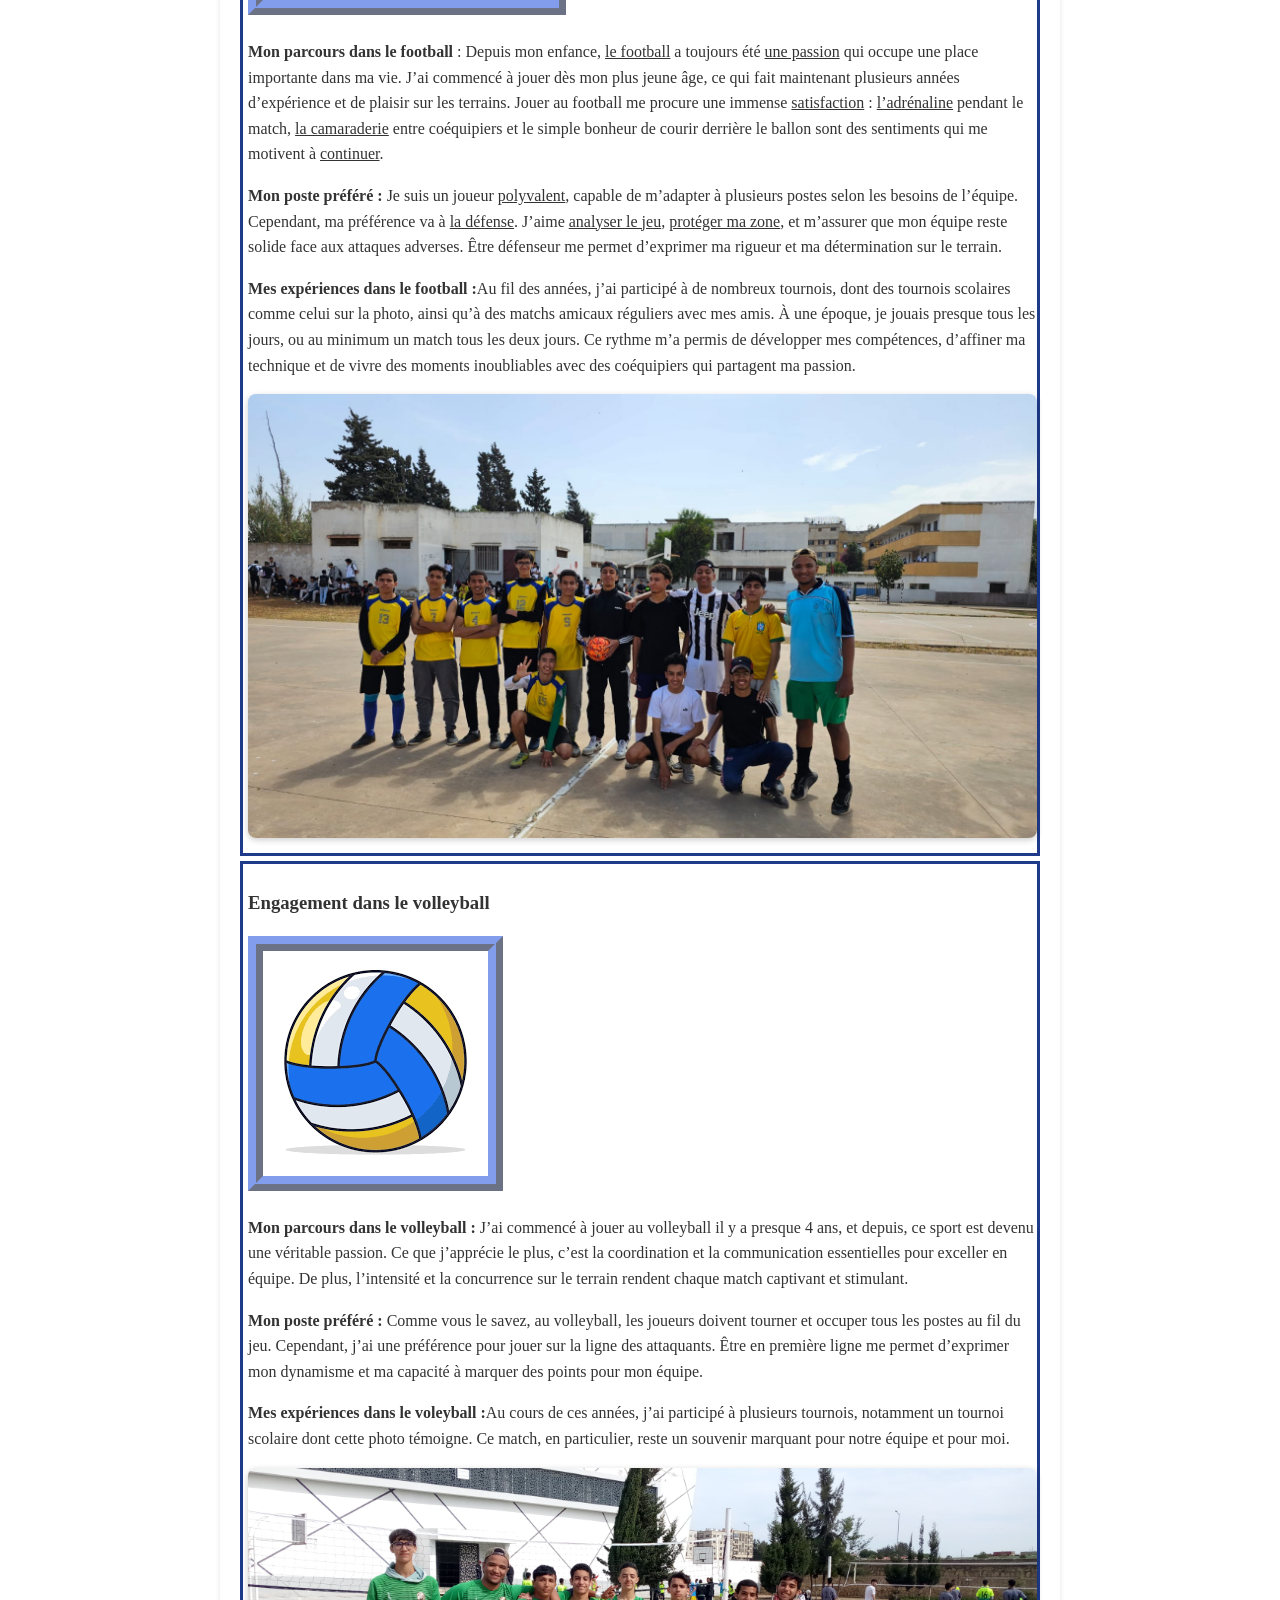
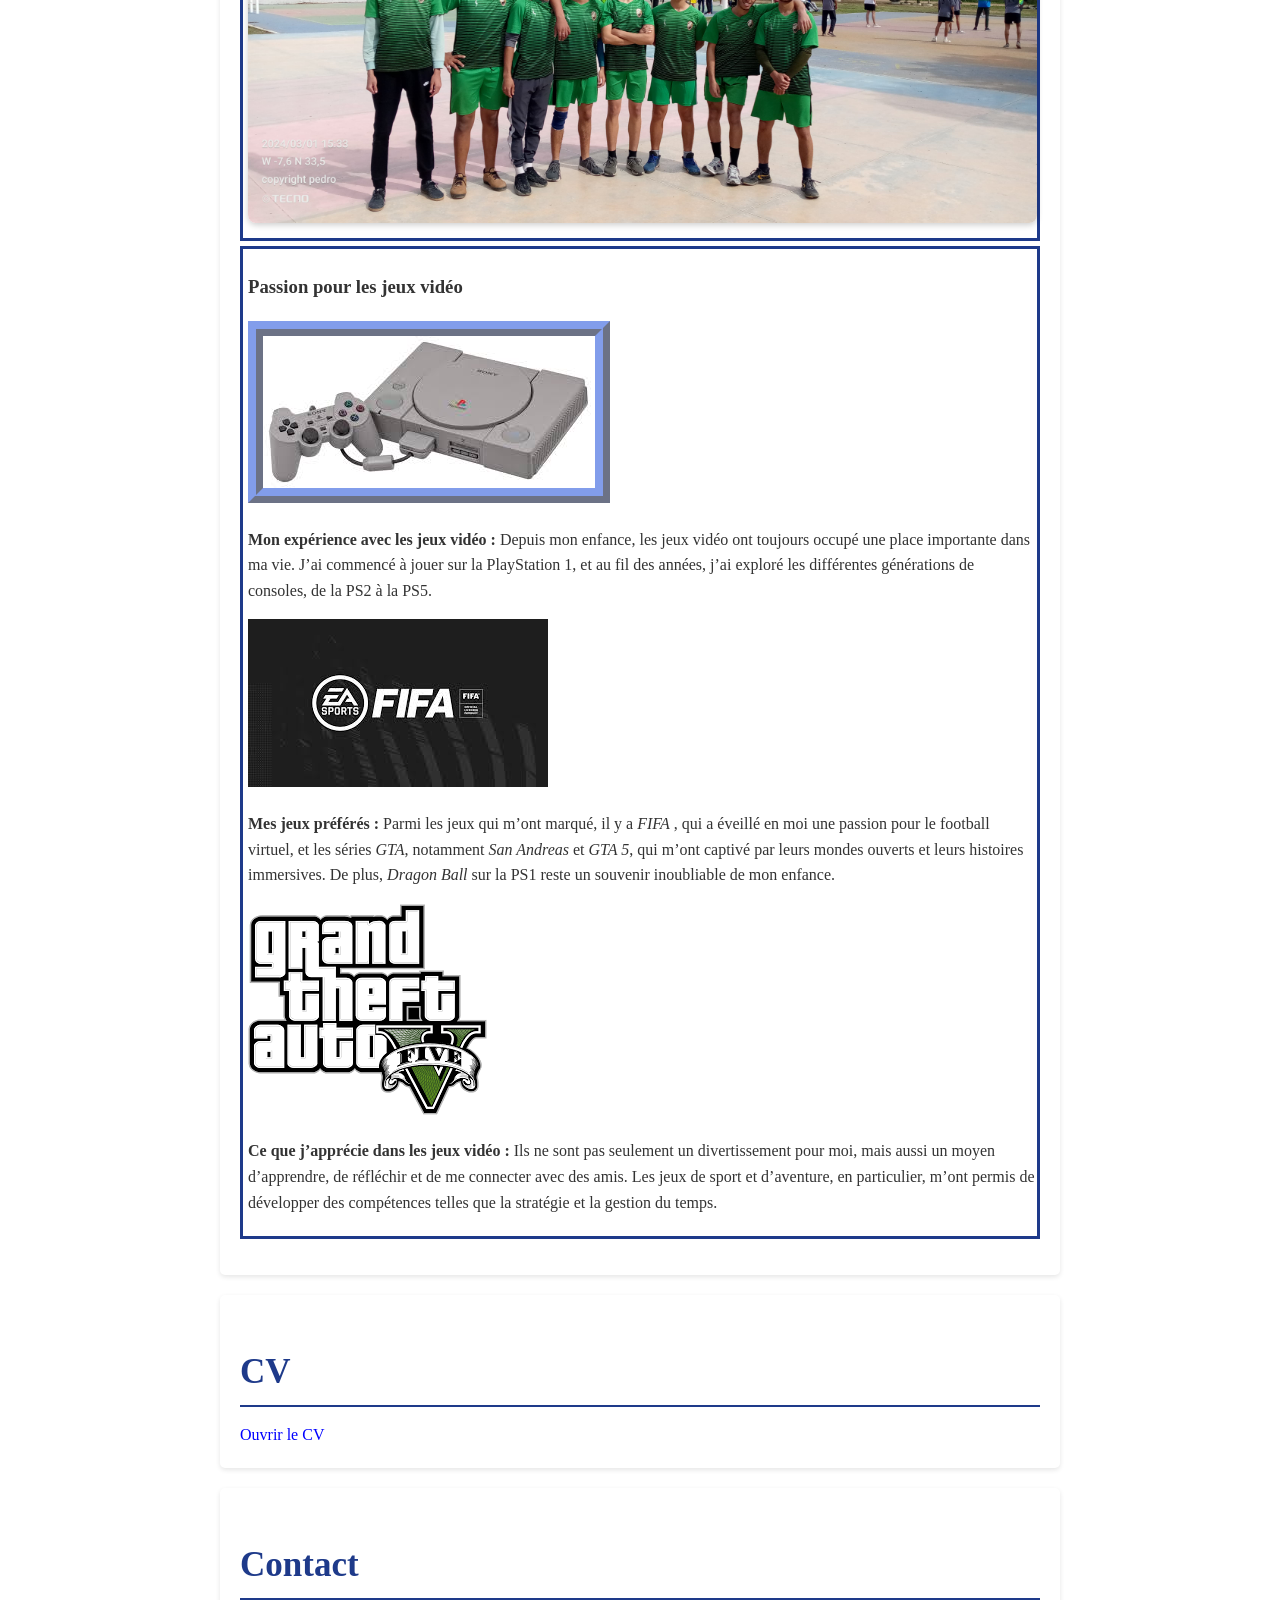
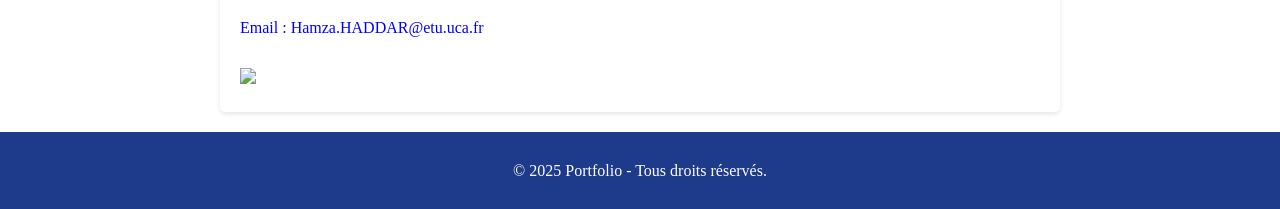
==== commit 3e51ded5: "Add files via upload" ====
--- a/portfolio.html
+++ b/portfolio.html
@@ -160,7 +160,7 @@
                 <li><strong>Développement :</strong> Codage des différentes pages du portfolio, en intégrant des éléments comme des menus de navigation, des sections de texte et des images. Application des bonnes pratiques pour le référencement et l'accessibilité du site.</li>
                 <li><strong>Test et ajustements :</strong> Vérification du bon fonctionnement du site sur différents navigateurs et dispositifs, ainsi que l'ajustement des styles et de la mise en page pour assurer une expérience utilisateur optimale.</li>
             </ul>
-            <p><strong>Note :</strong> L'évaluation du projet n'a pas encore été réalisée.</p>
+            <p><strong>Note :</strong> J'ai obtenu la note de 16/20 pour l'ensemble de ce projet..</p>
         </article>
         <article class="bordiro">
             <h3>Projet Communication - Solid'R et NETSPHERE SOLUTIONS</h3>
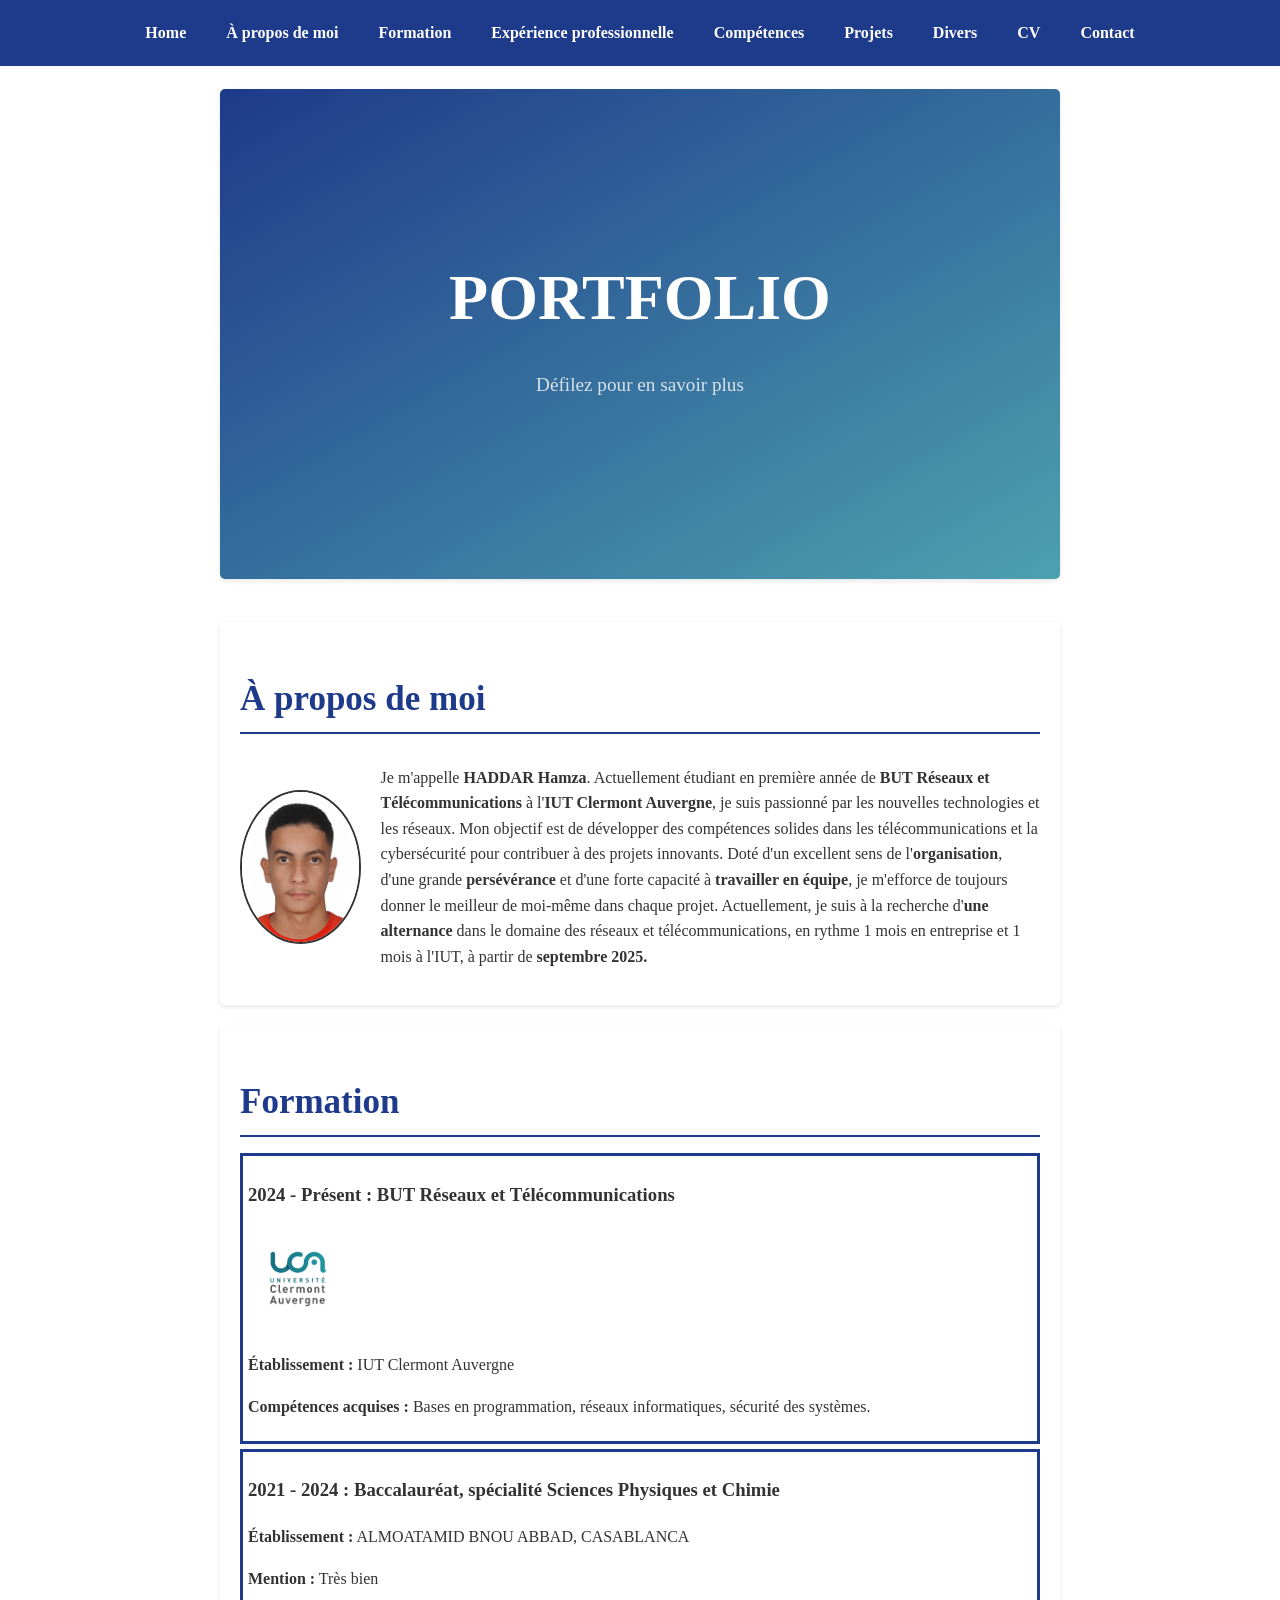
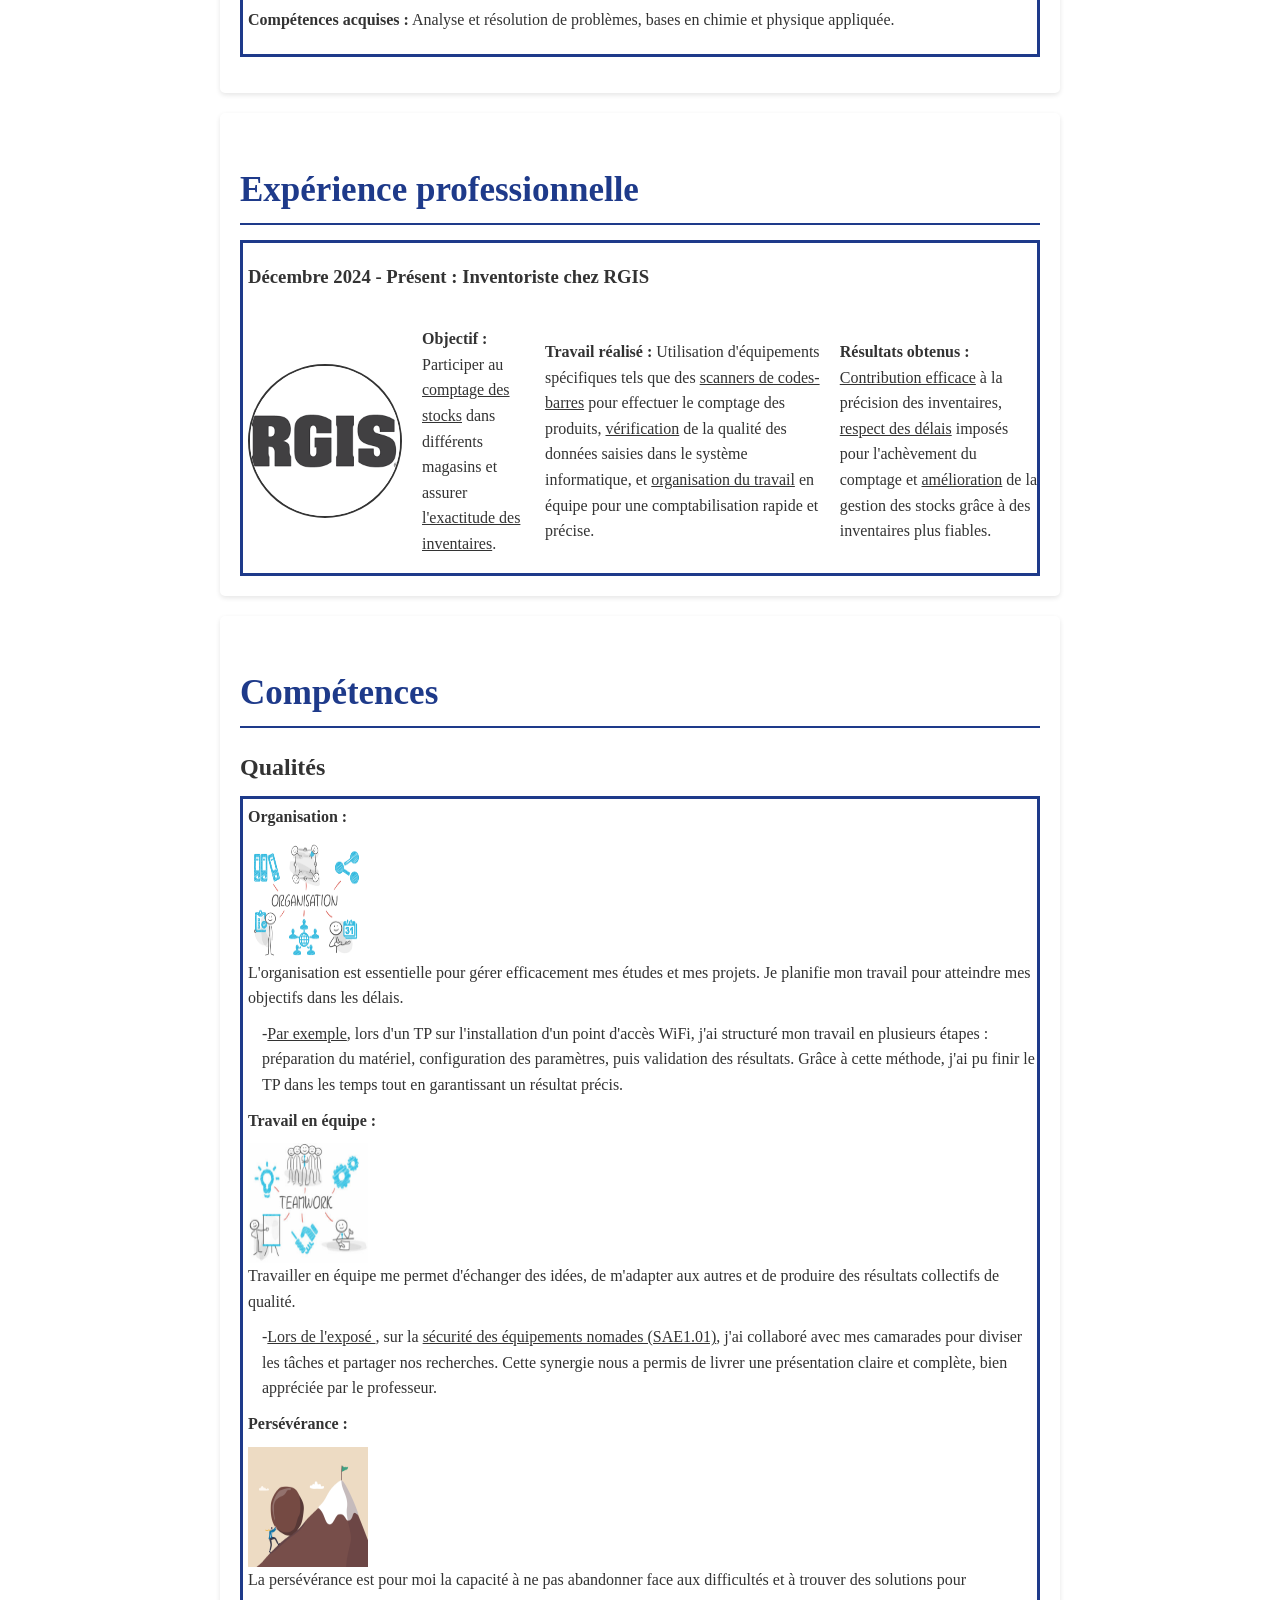
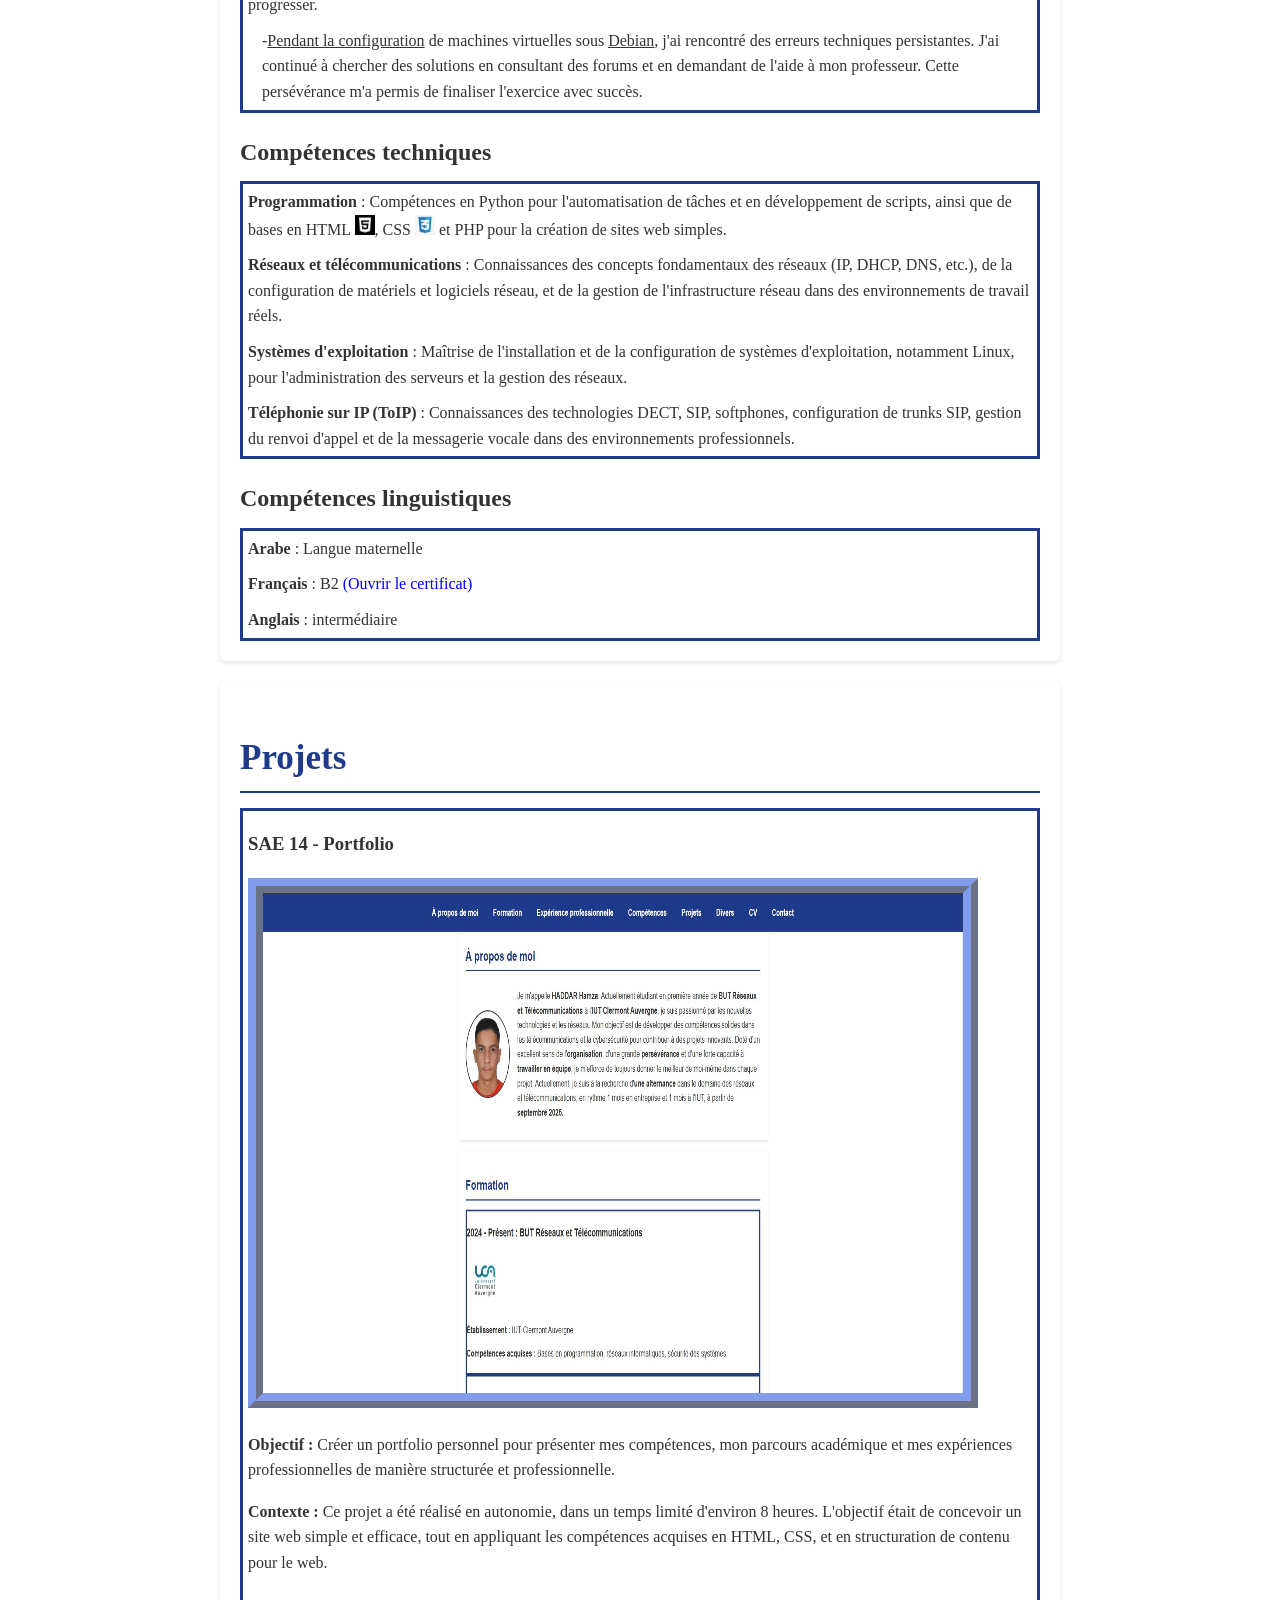
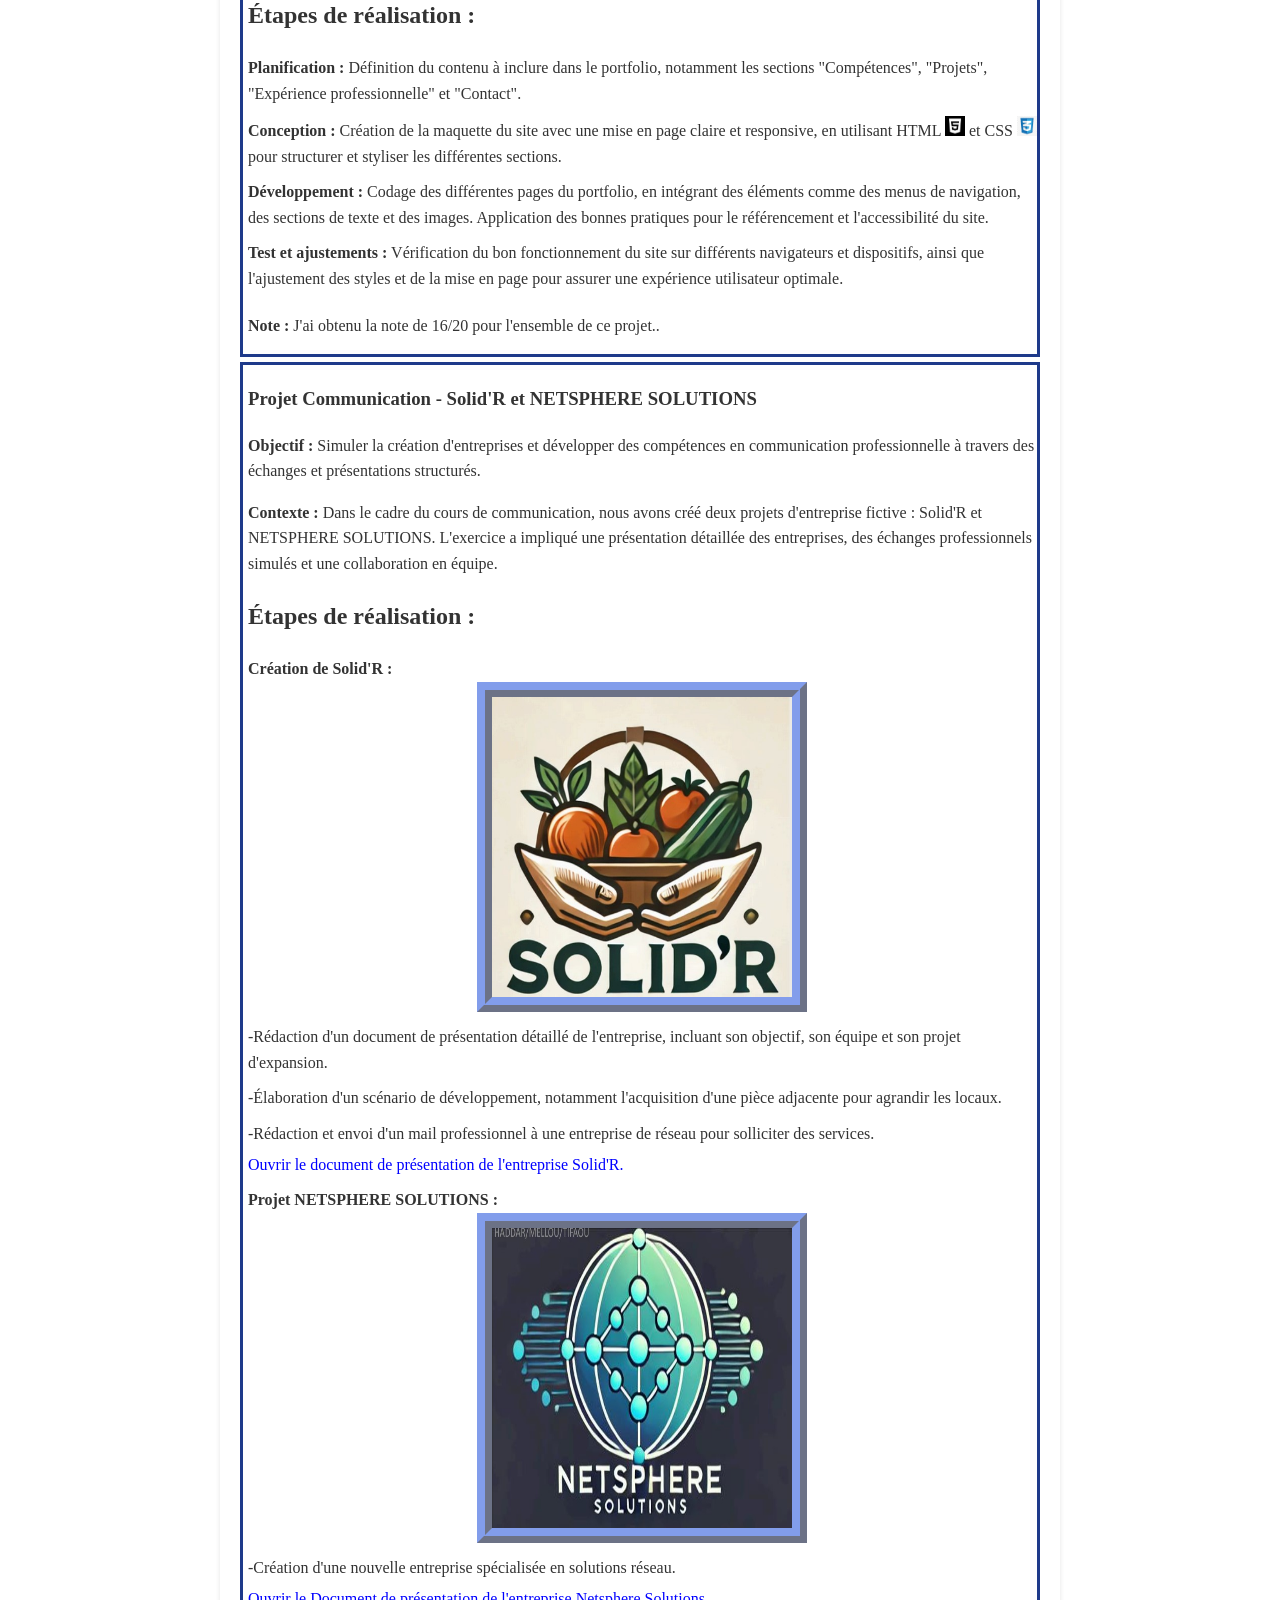
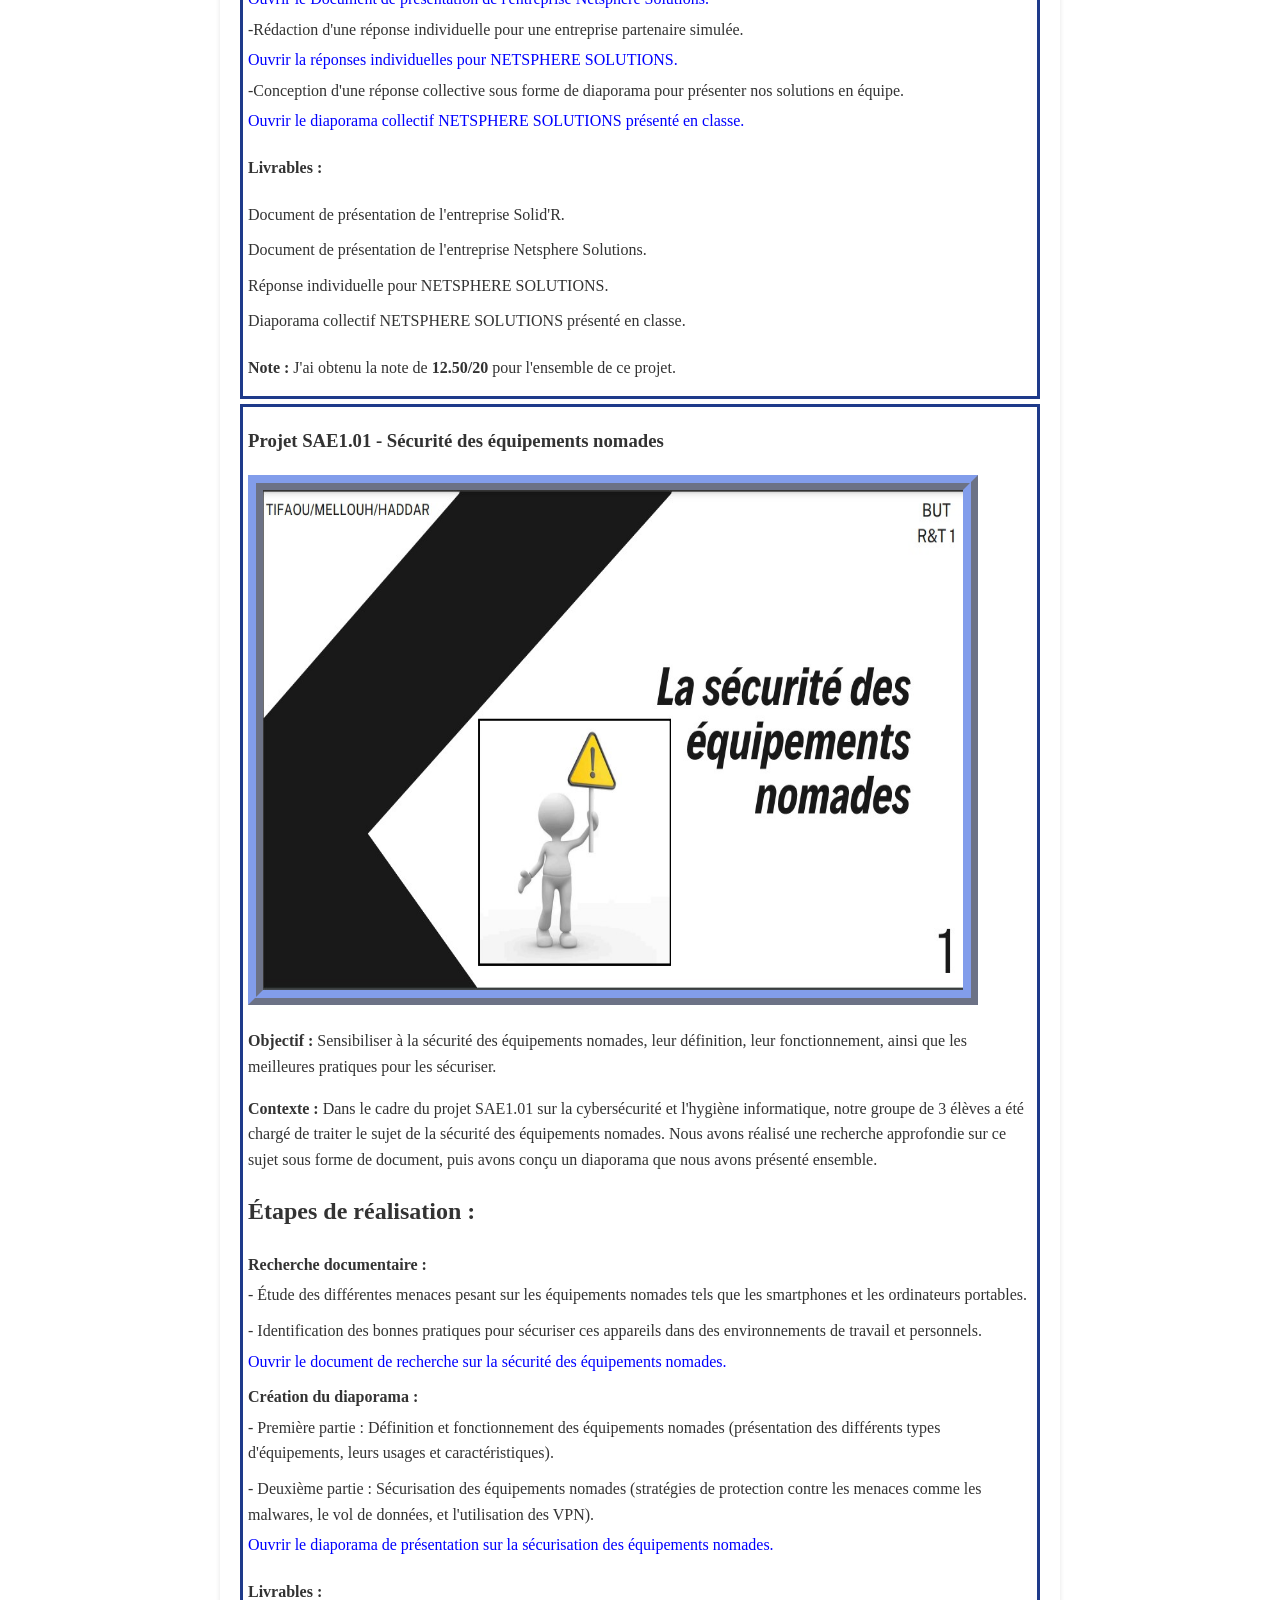
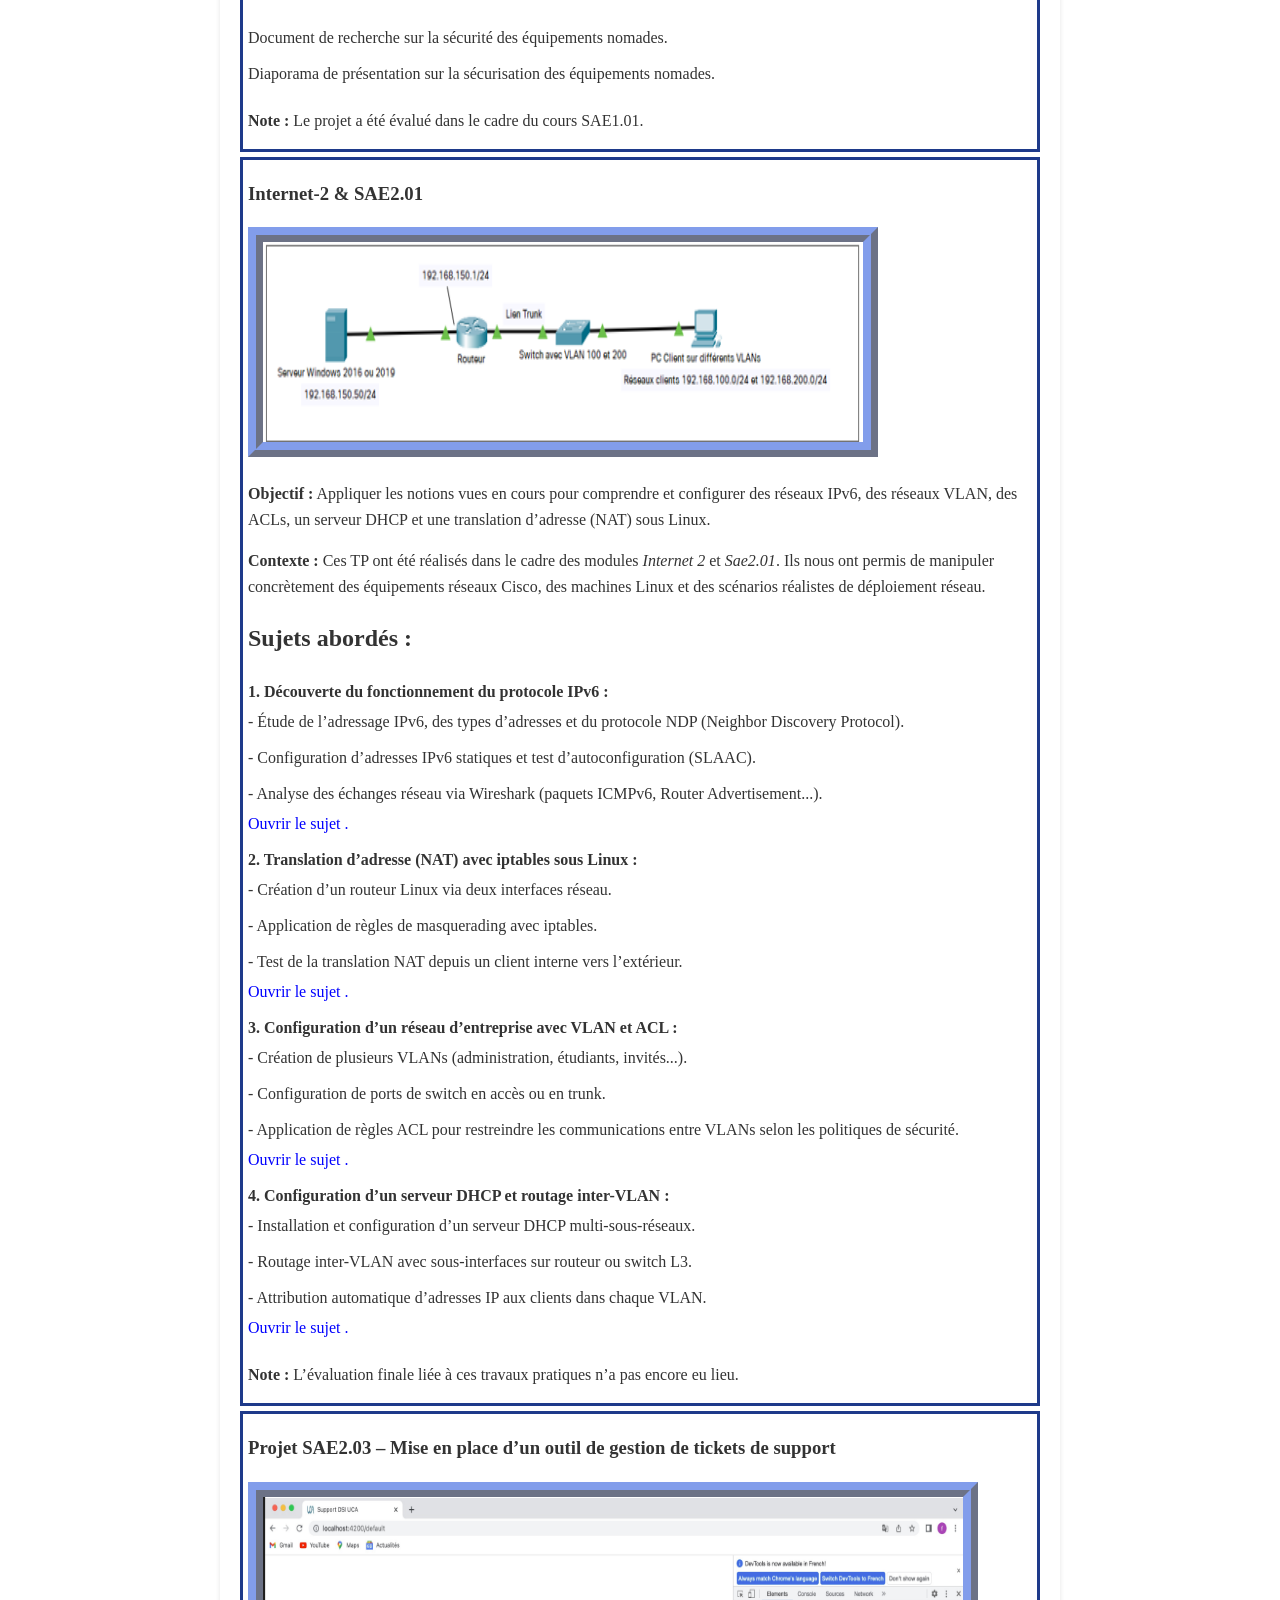
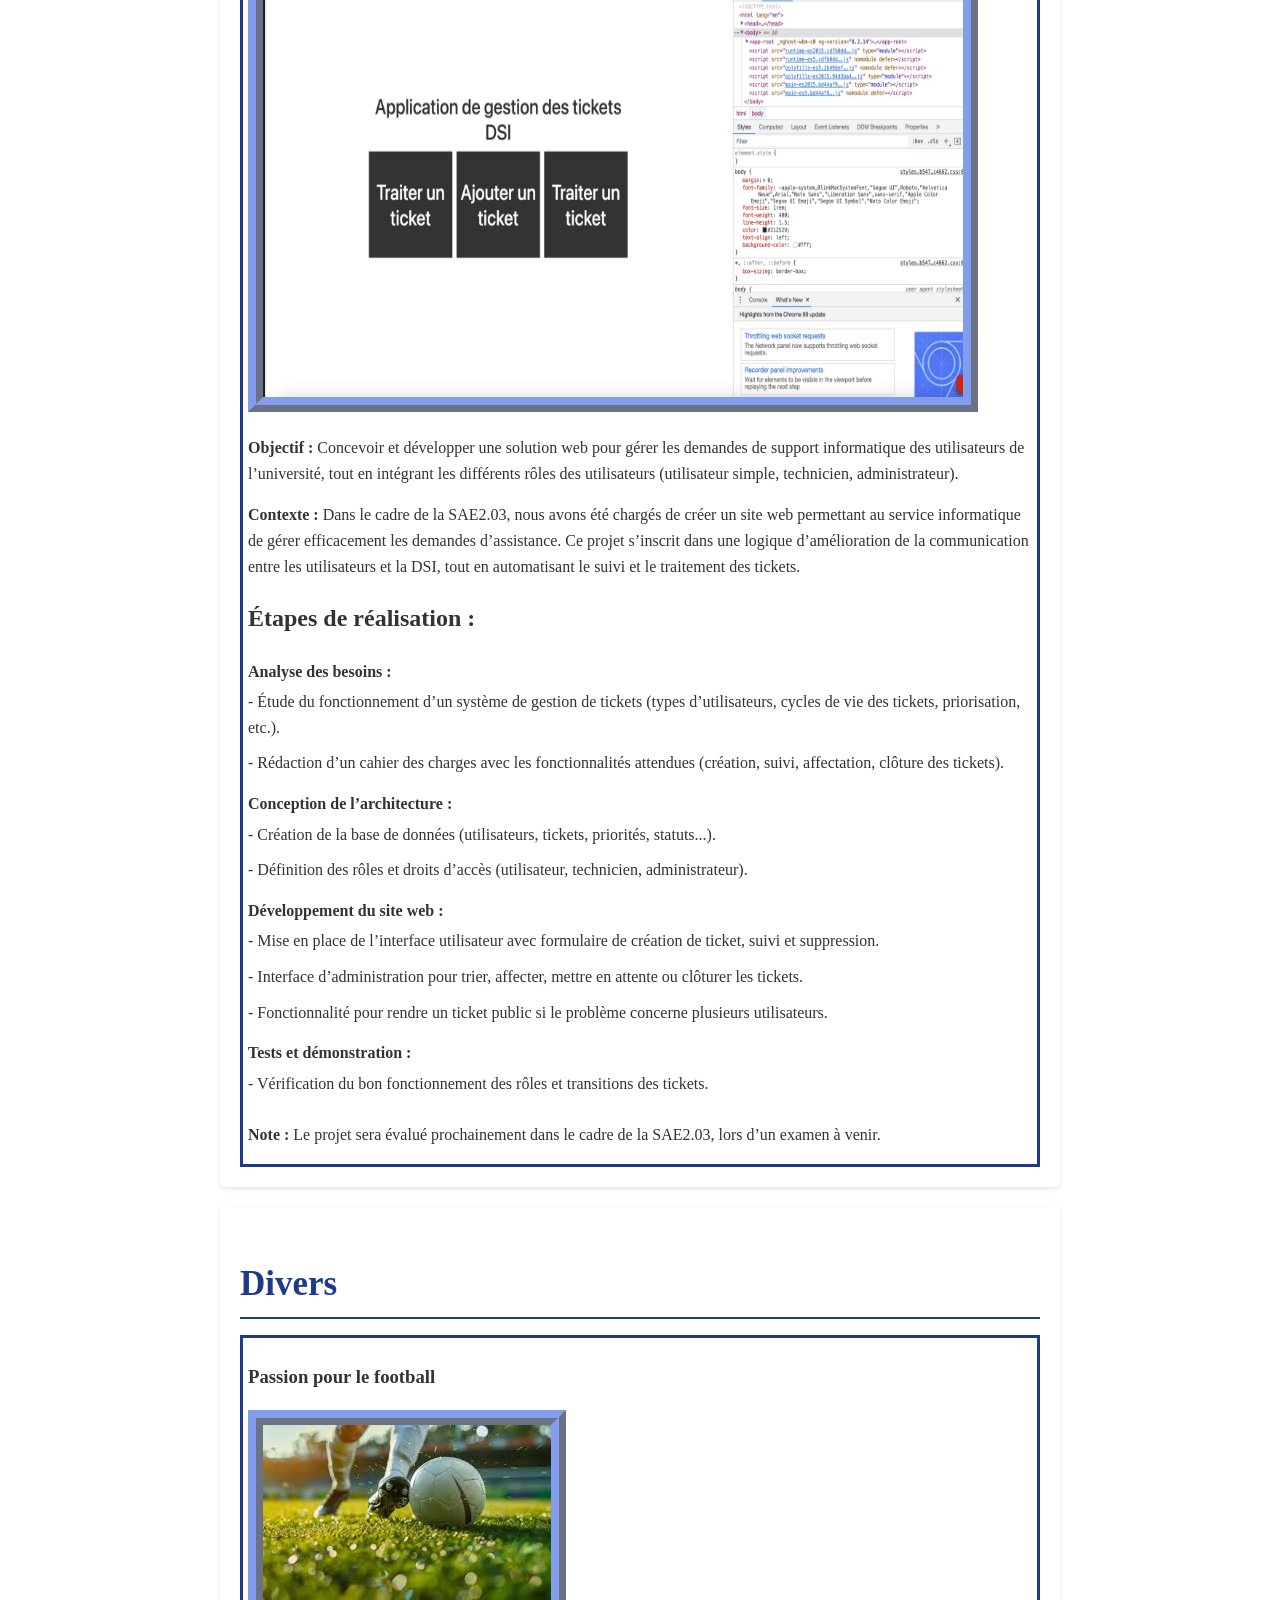
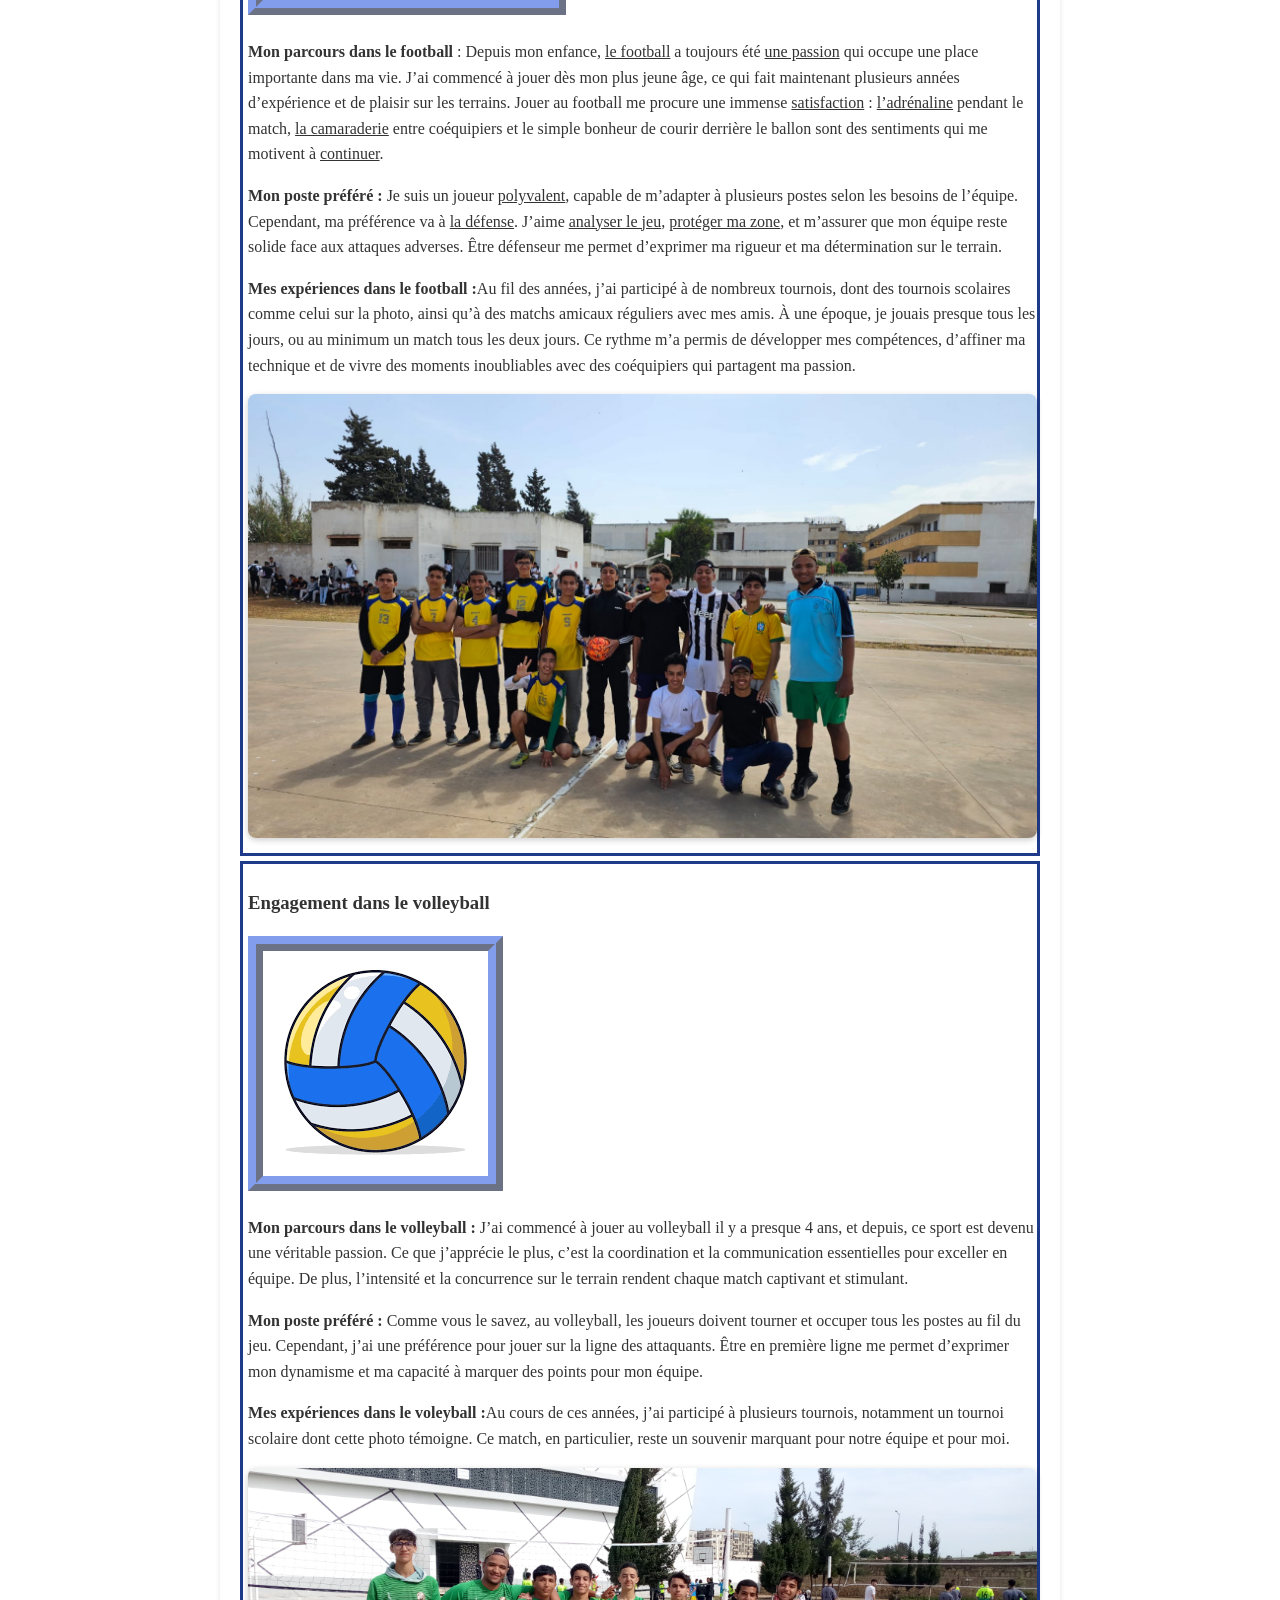
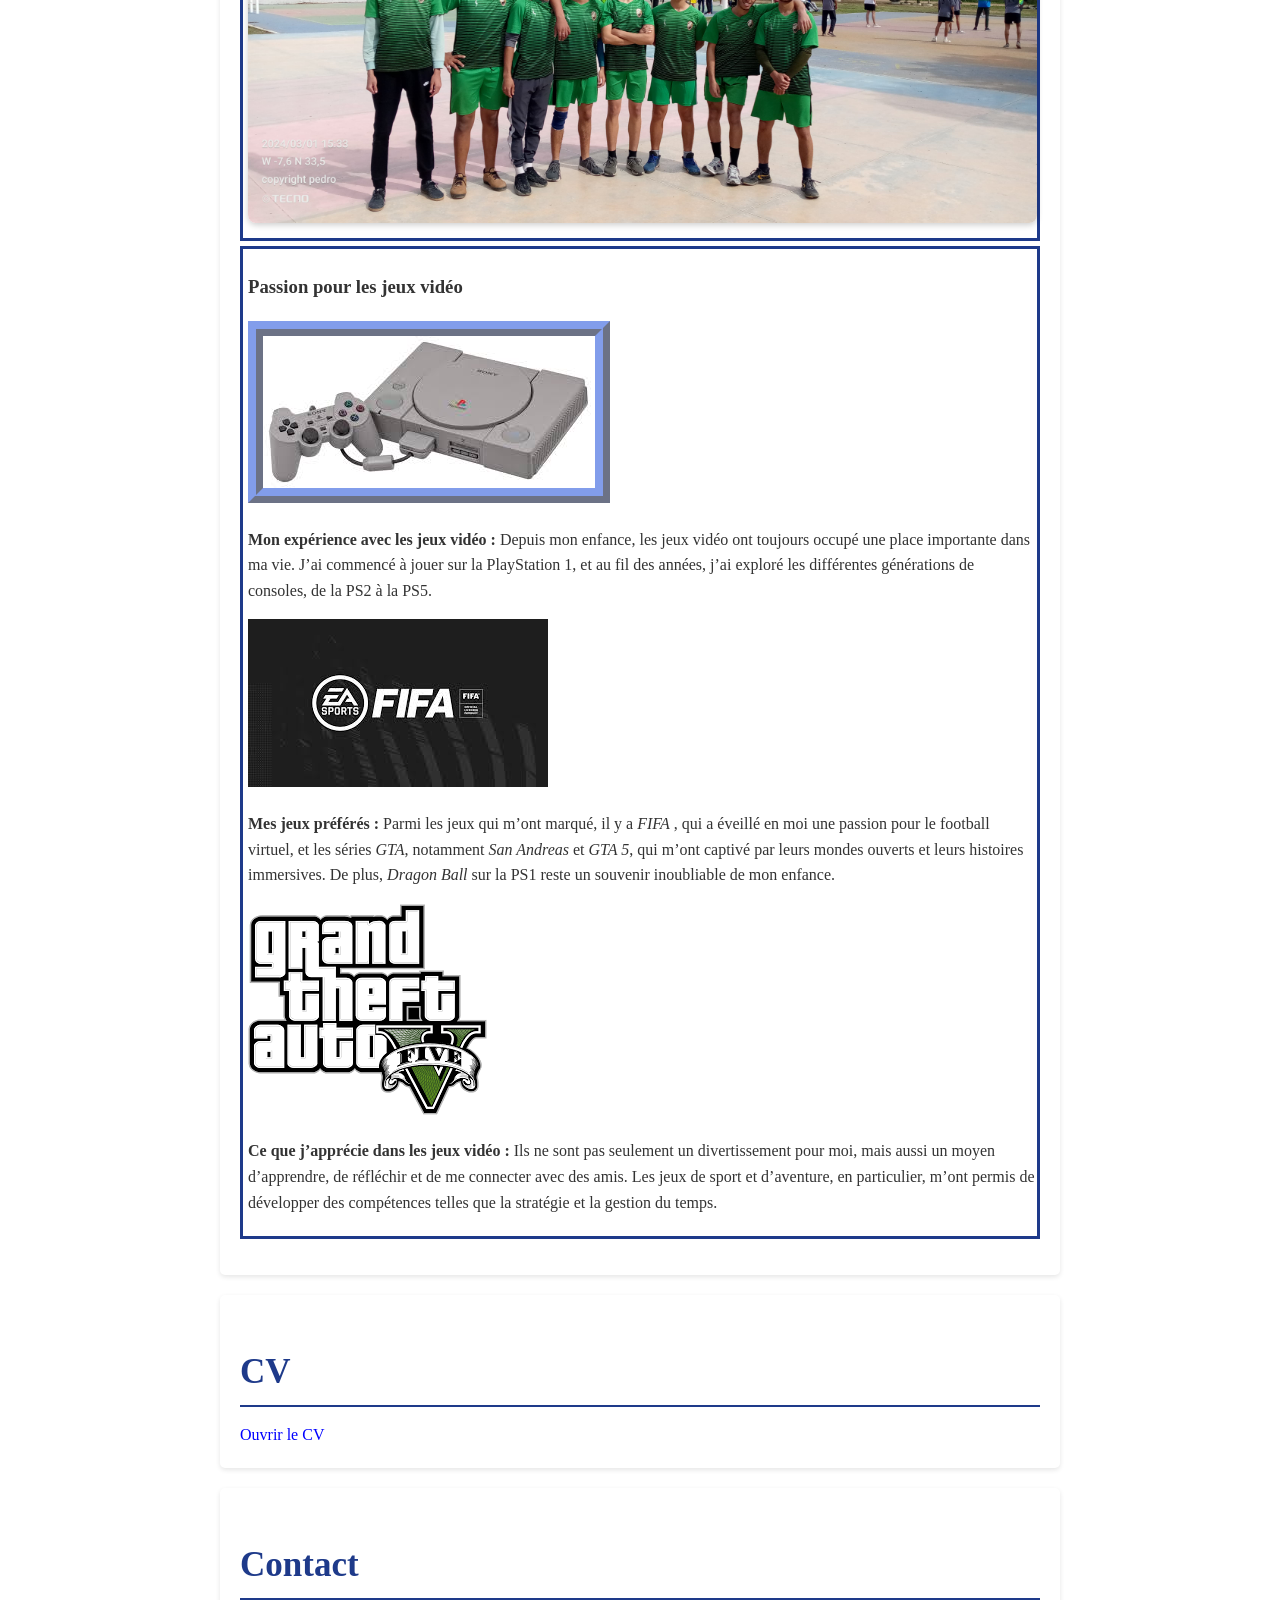
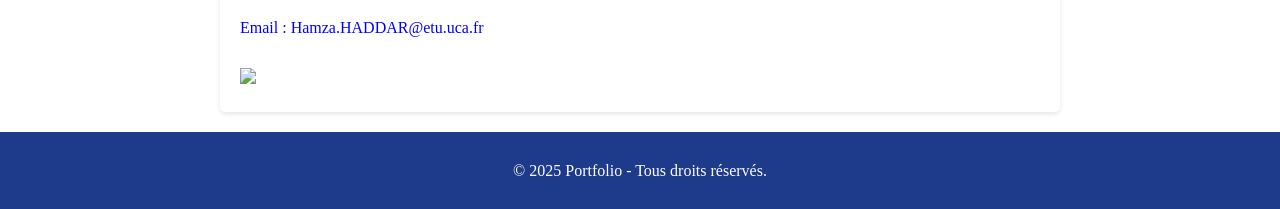
==== commit 4f40a318: "Update portfolio.html" ====
--- a/portfolio.html
+++ b/portfolio.html
@@ -126,7 +126,7 @@
     
         <p class="competence-title">Compétences techniques</p>
 <ul class="bordiro">
-    <li><strong>Programmation</strong> : Compétences en Python pour l'automatisation de tâches et en développement de scripts, ainsi que de bases en HTML <img src="./html.png" width="20px" height="20px"> et CSS <img src="./css.png" width="20px" height="20px"> pour la création de sites web simples.</li>
+    <li><strong>Programmation</strong> : Compétences en Python pour l'automatisation de tâches et en développement de scripts, ainsi que de bases en HTML <img src="./html.png" width="20px" height="20px">, CSS <img src="./css.png" width="20px" height="20px"> et PHP pour la création de sites web simples.</li>
     <li><strong>Réseaux et télécommunications</strong> : Connaissances des concepts fondamentaux des réseaux (IP, DHCP, DNS, etc.), de la configuration de matériels et logiciels réseau, et de la gestion de l'infrastructure réseau dans des environnements de travail réels.</li>
     <li><strong>Systèmes d'exploitation</strong> : Maîtrise de l'installation et de la configuration de systèmes d'exploitation, notamment Linux, pour l'administration des serveurs et la gestion des réseaux.</li>
     <li><strong>Téléphonie sur IP (ToIP)</strong> : Connaissances des technologies DECT, SIP, softphones, configuration de trunks SIP, gestion du renvoi d'appel et de la messagerie vocale dans des environnements professionnels.</li>
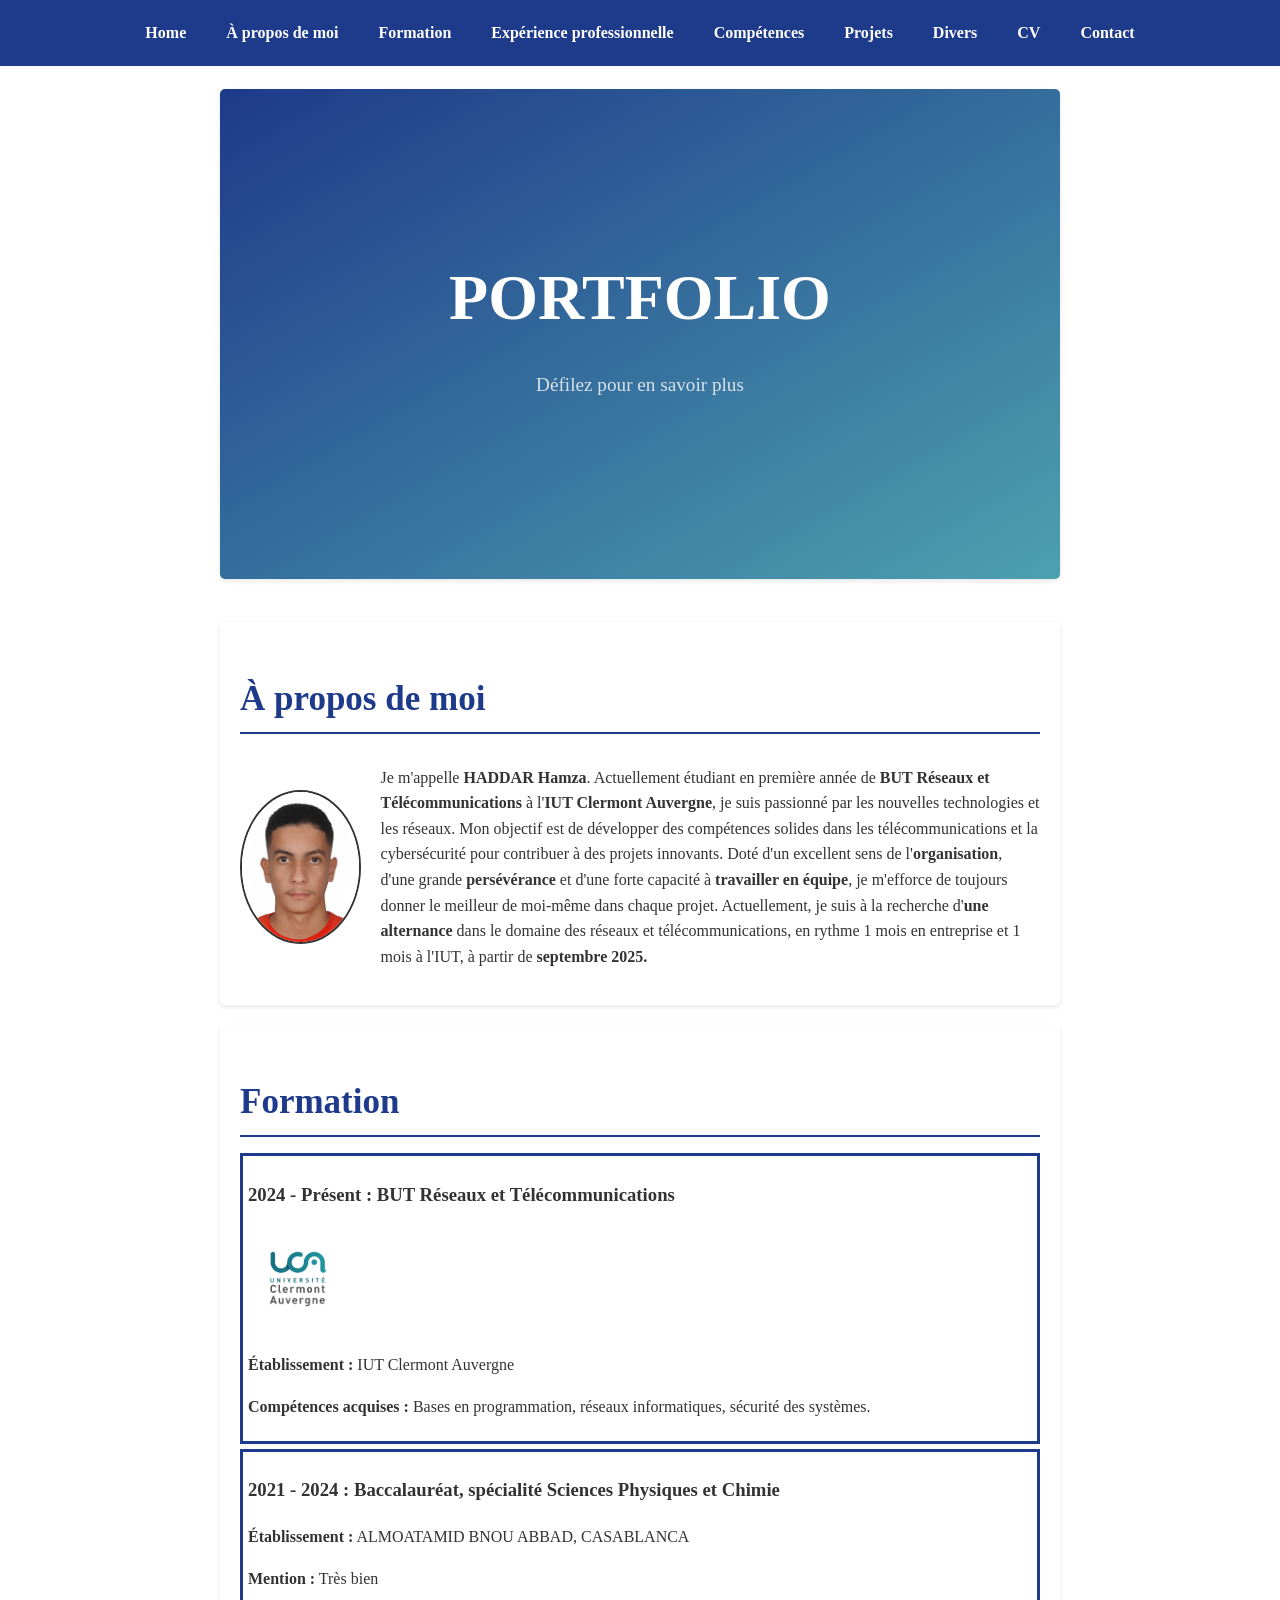
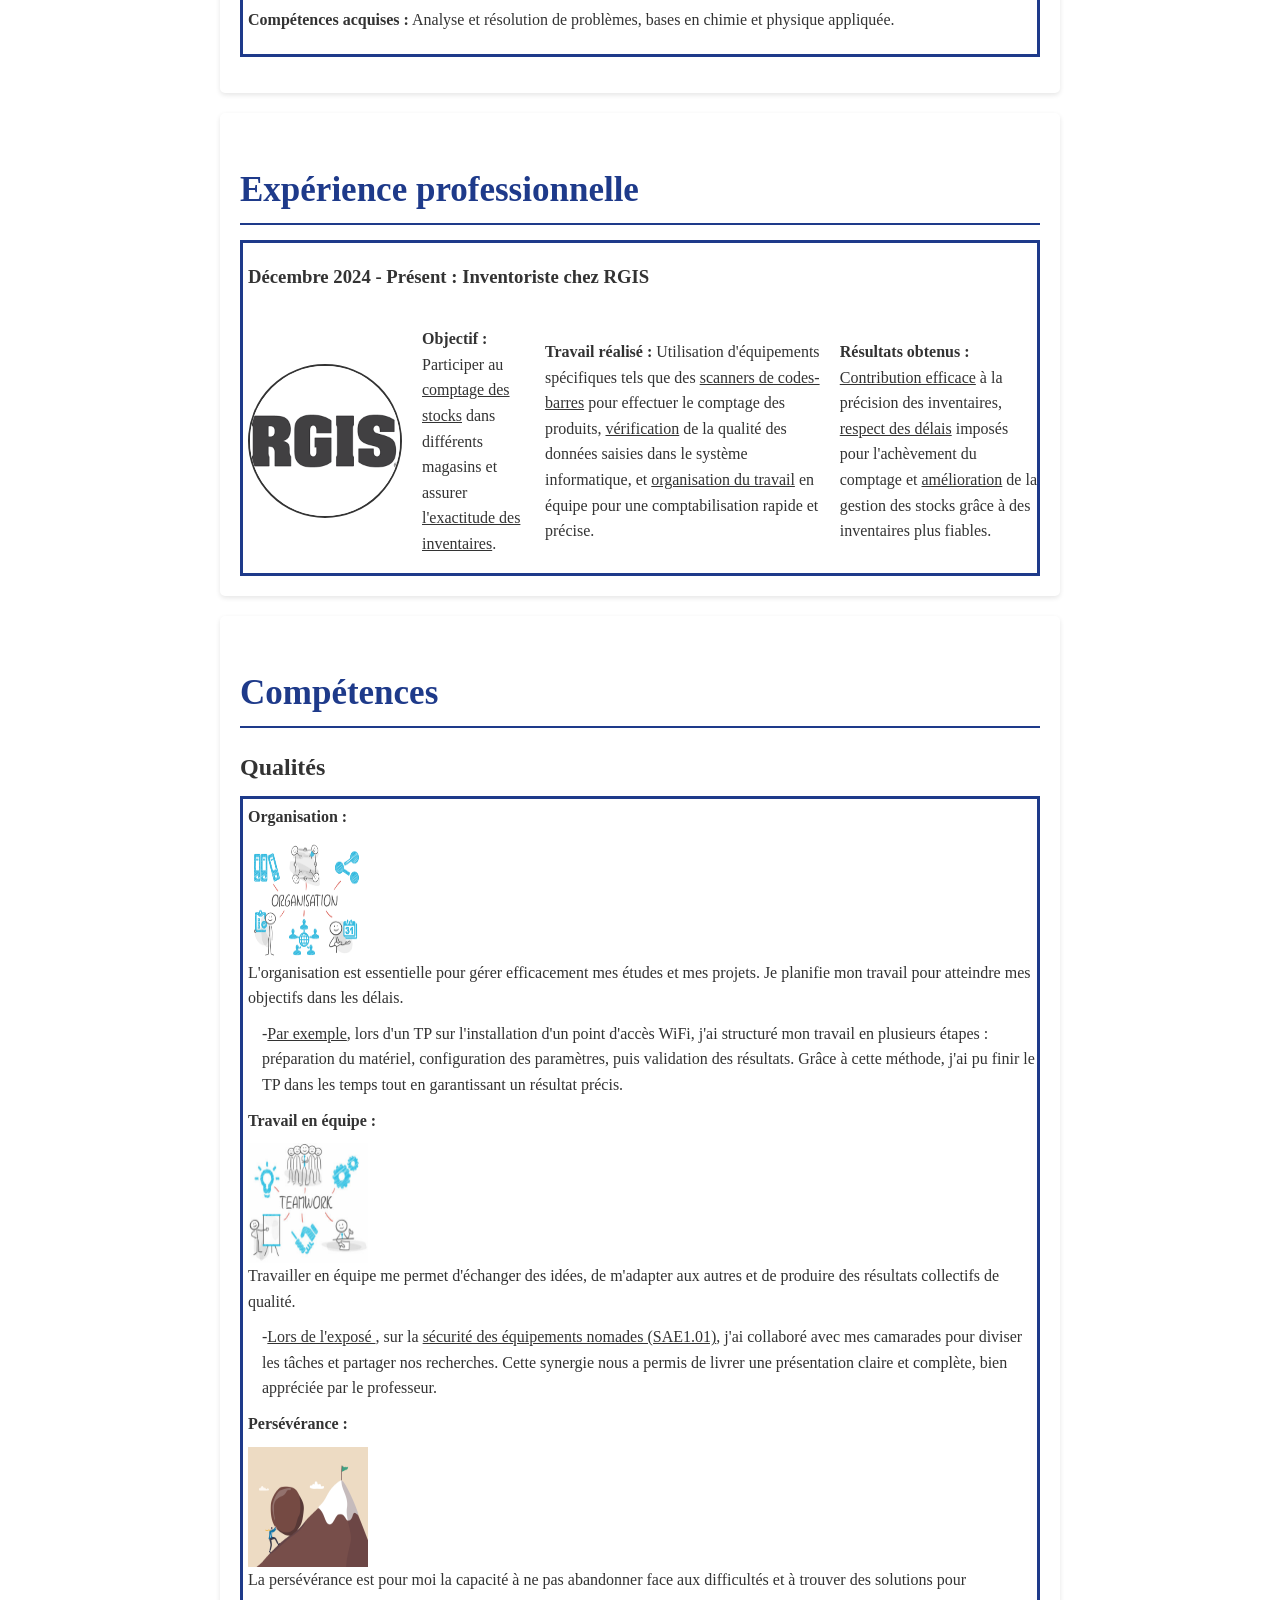
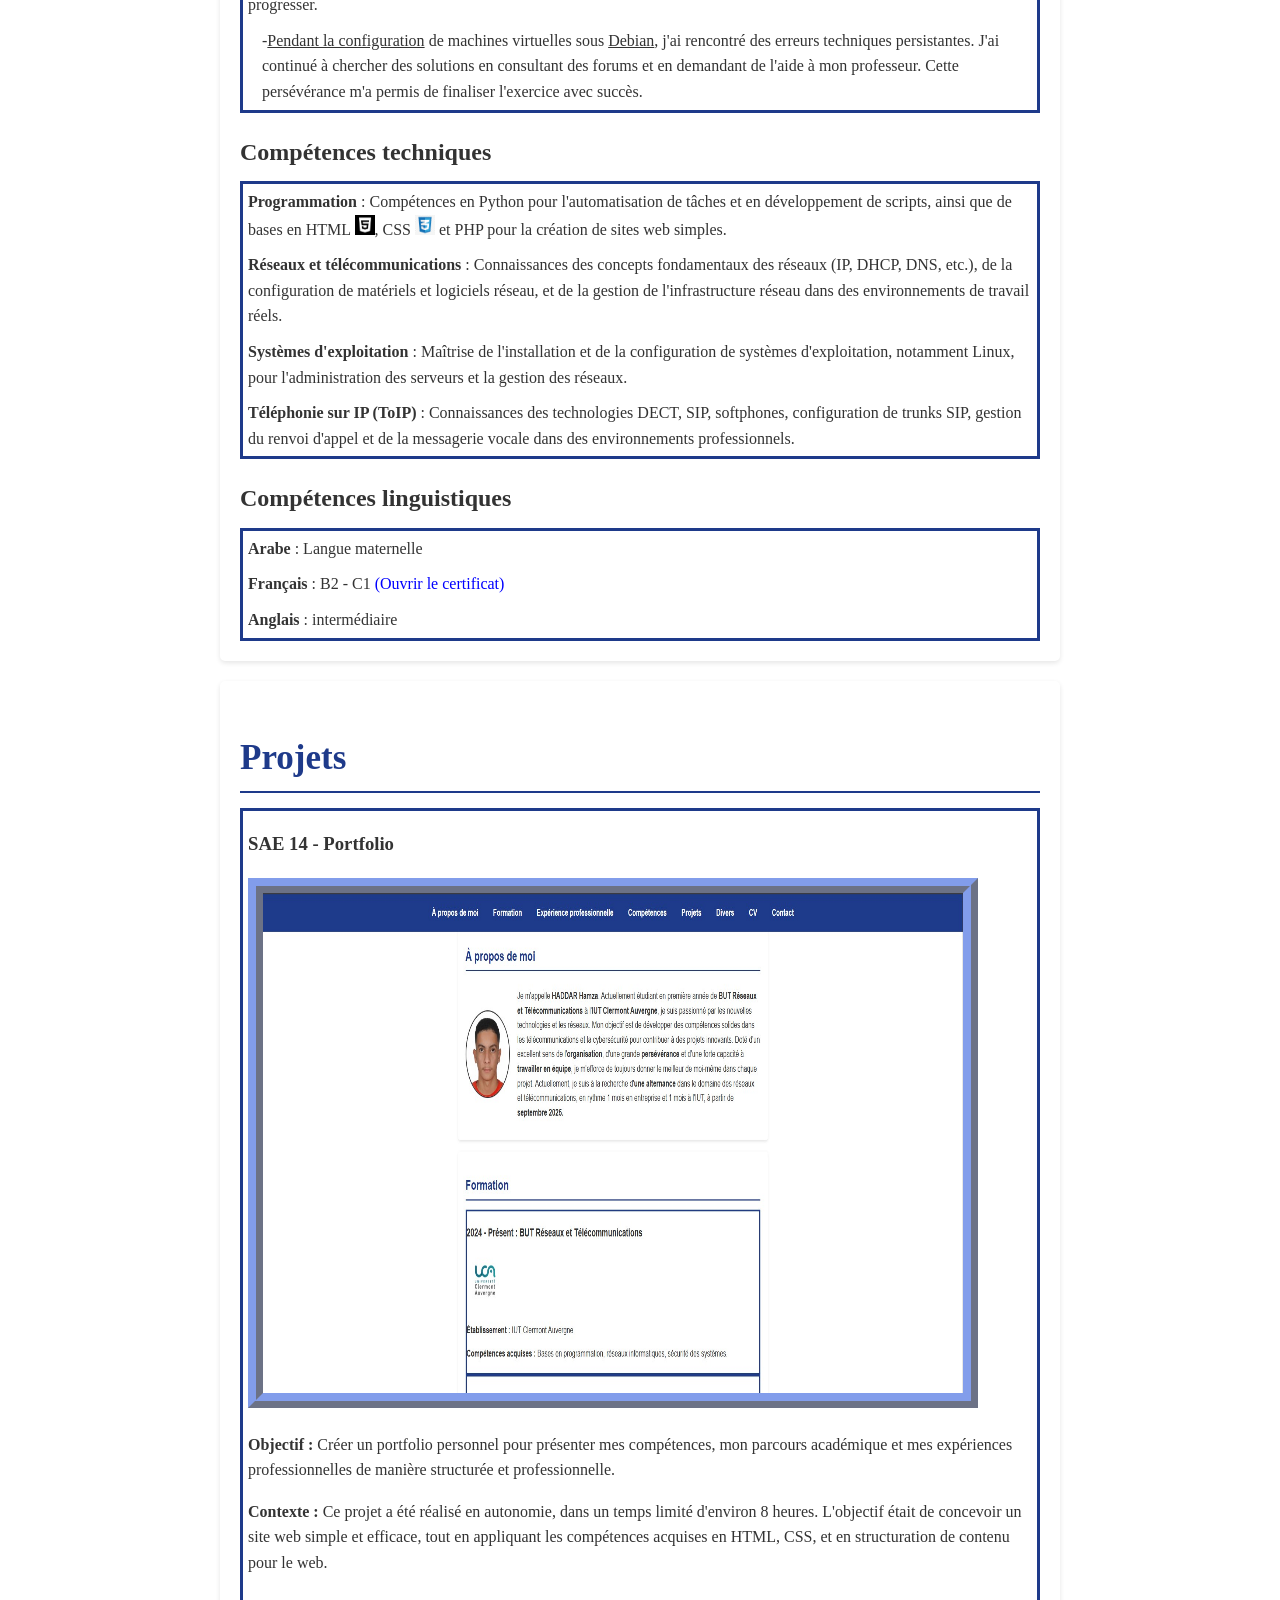
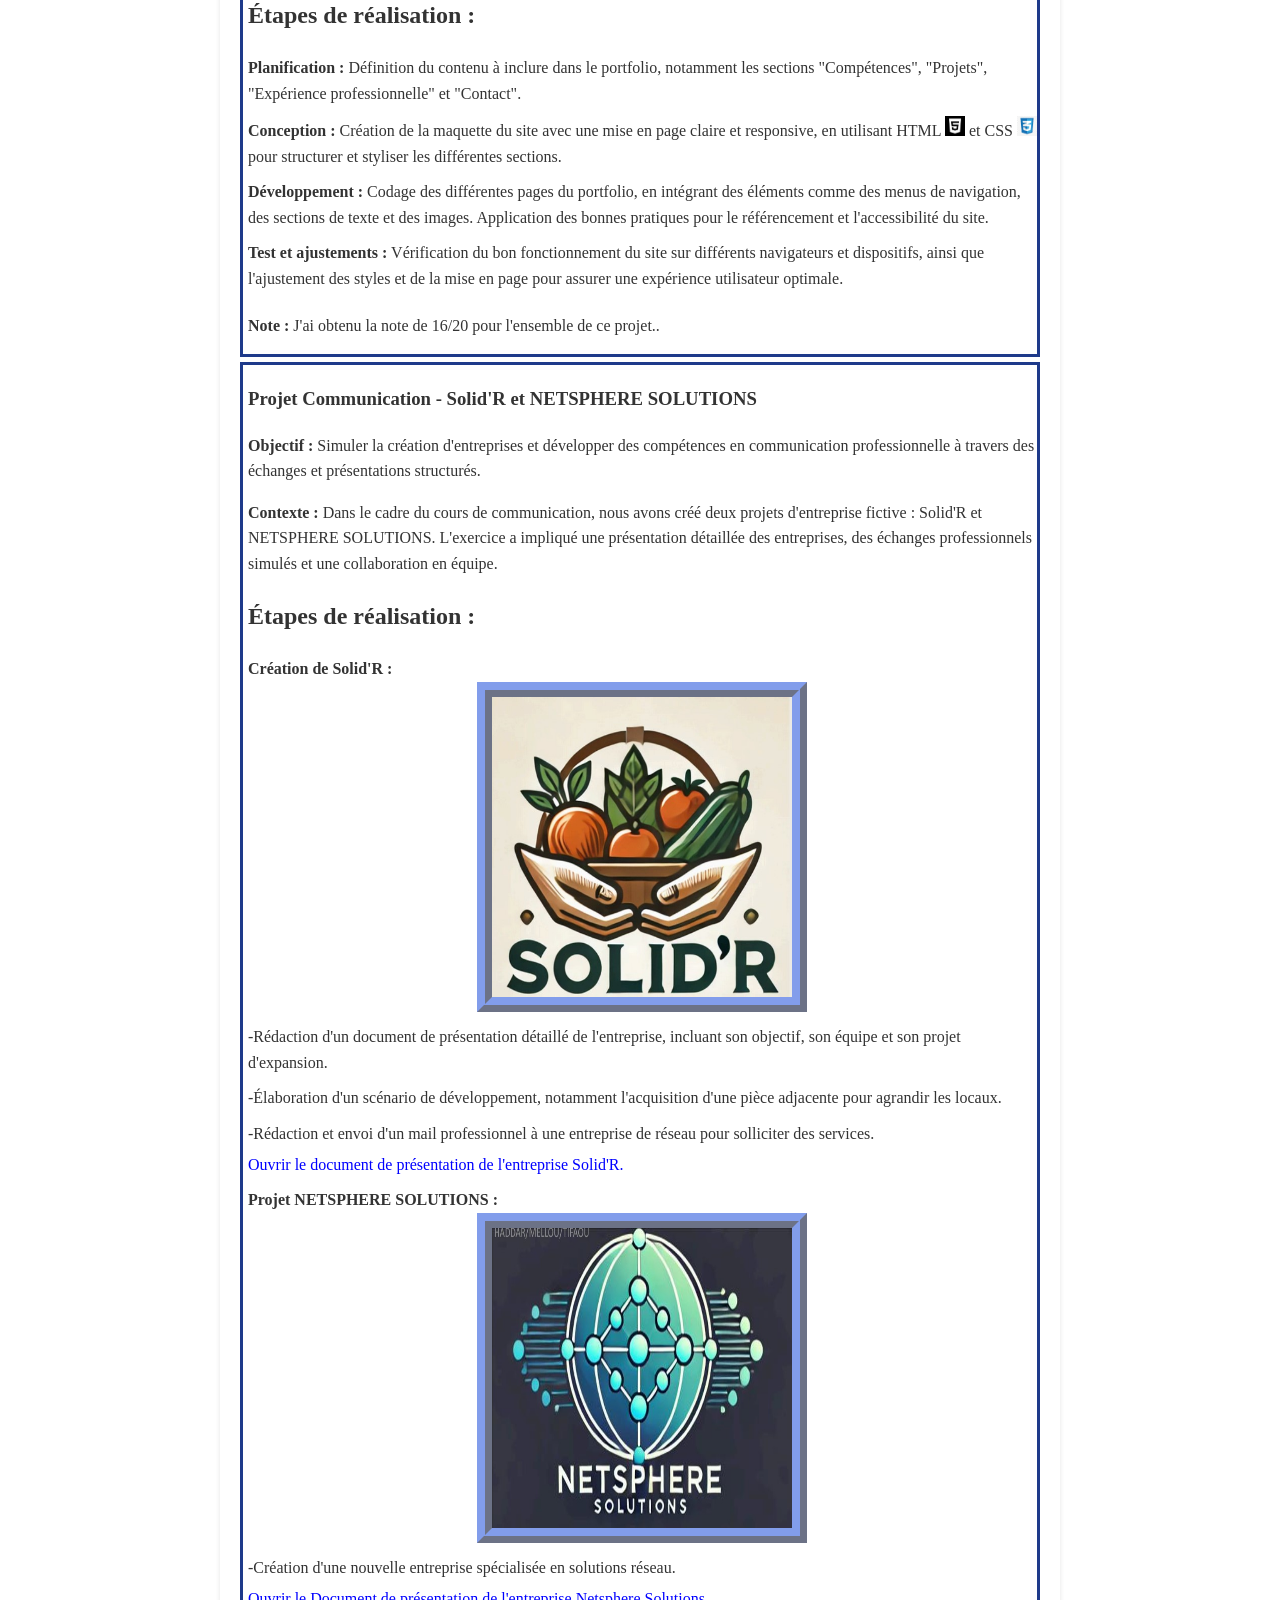
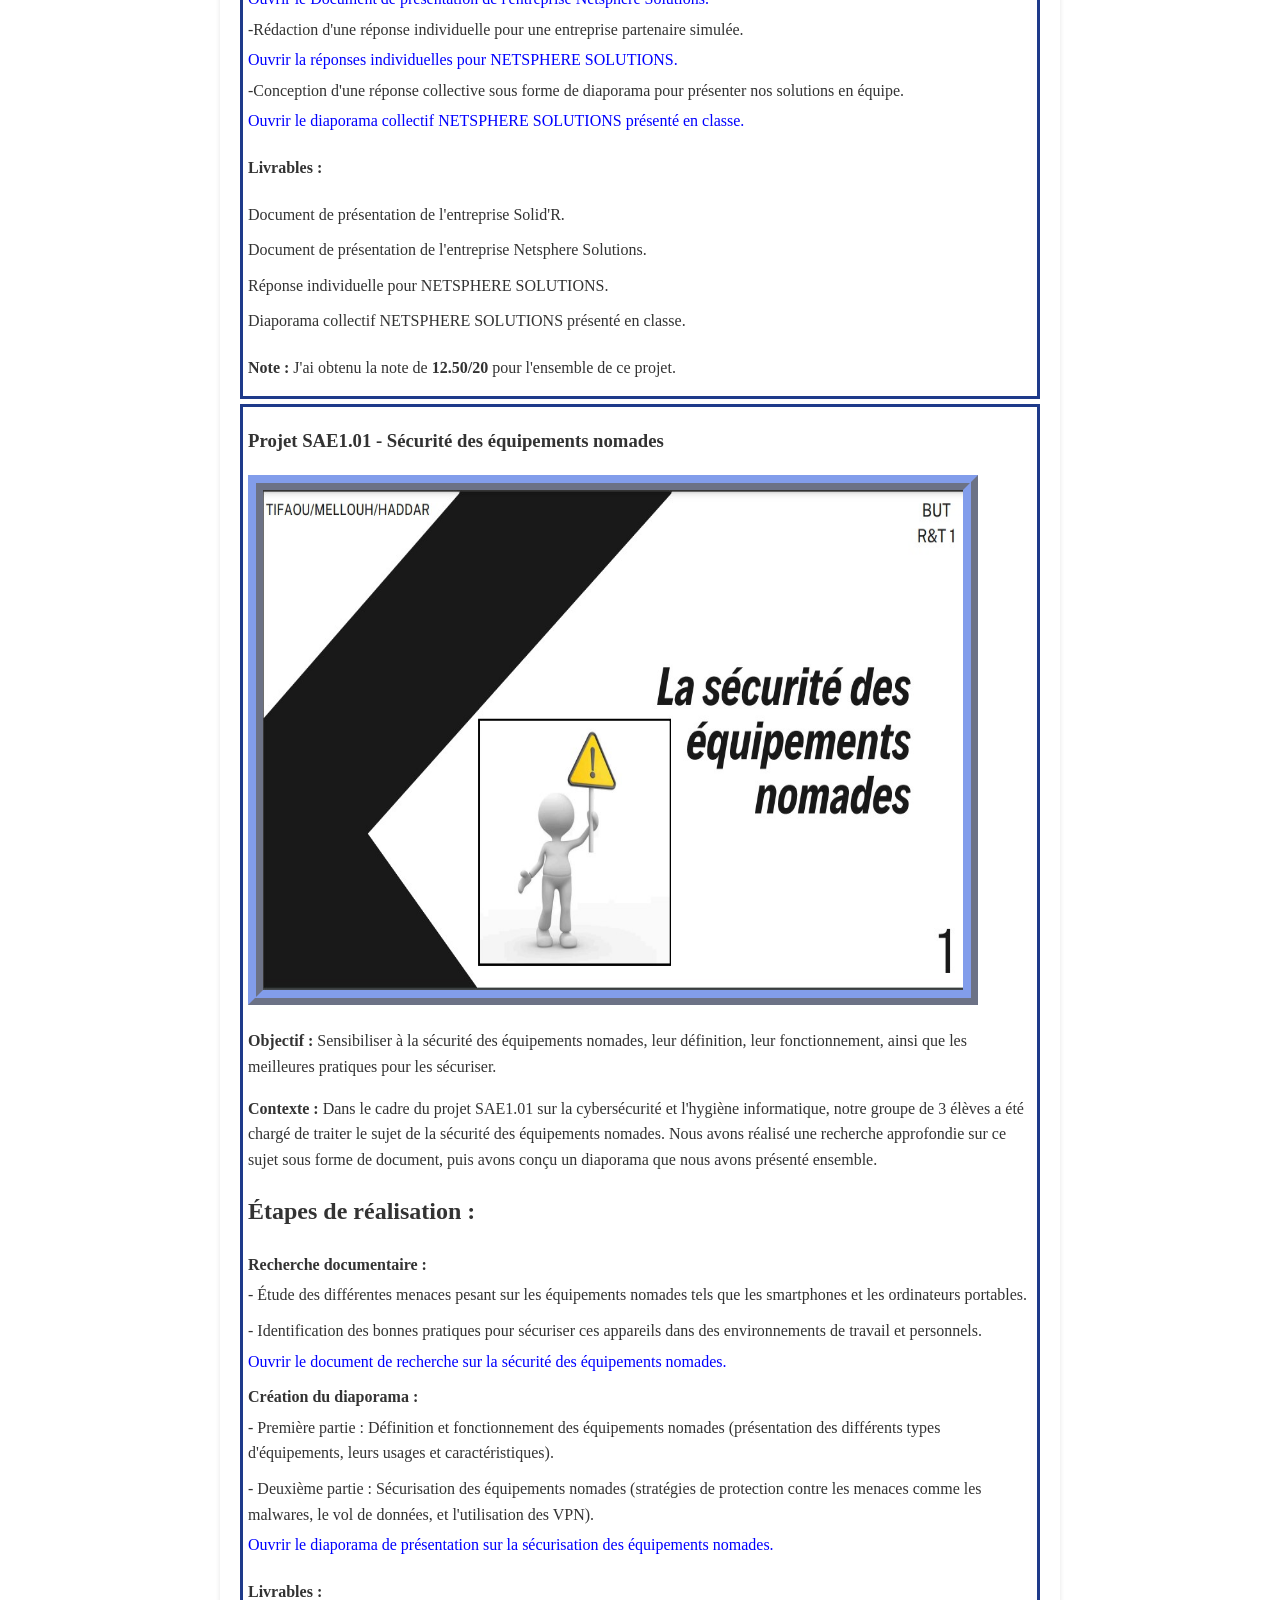
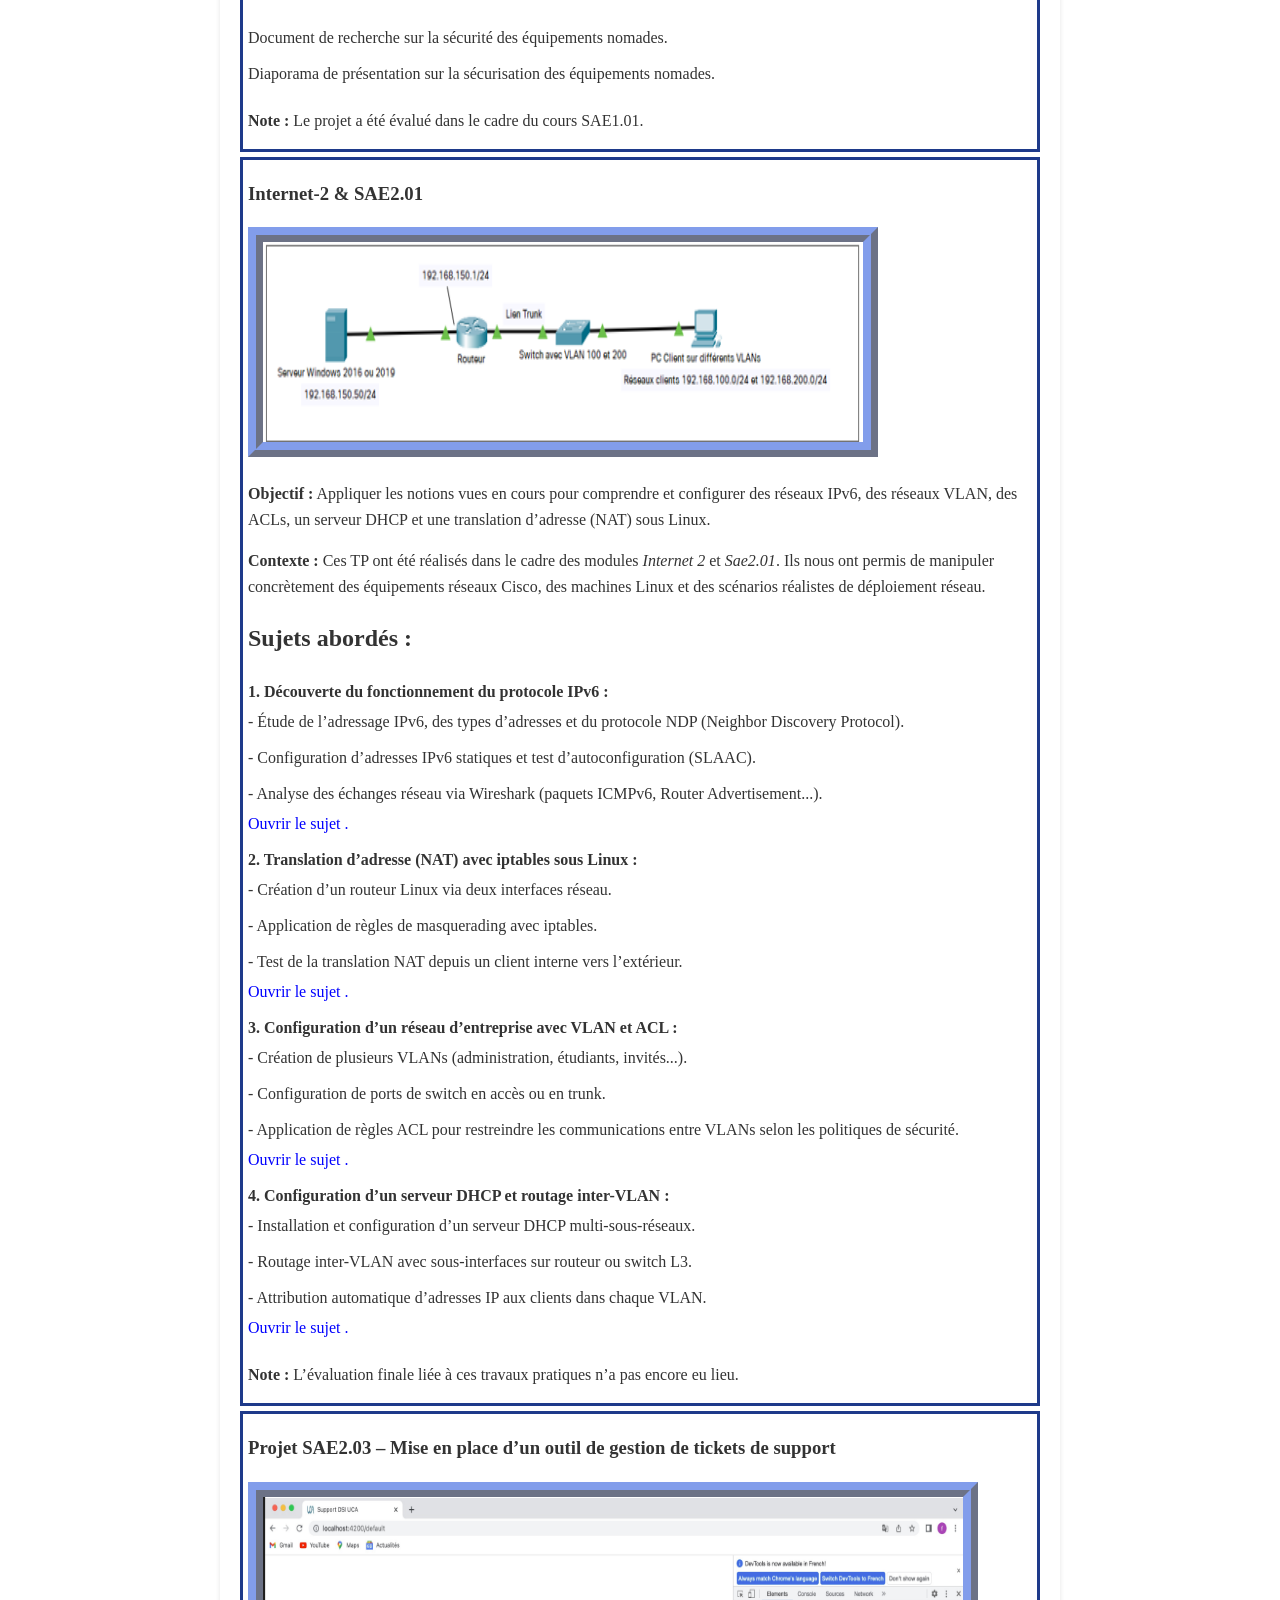
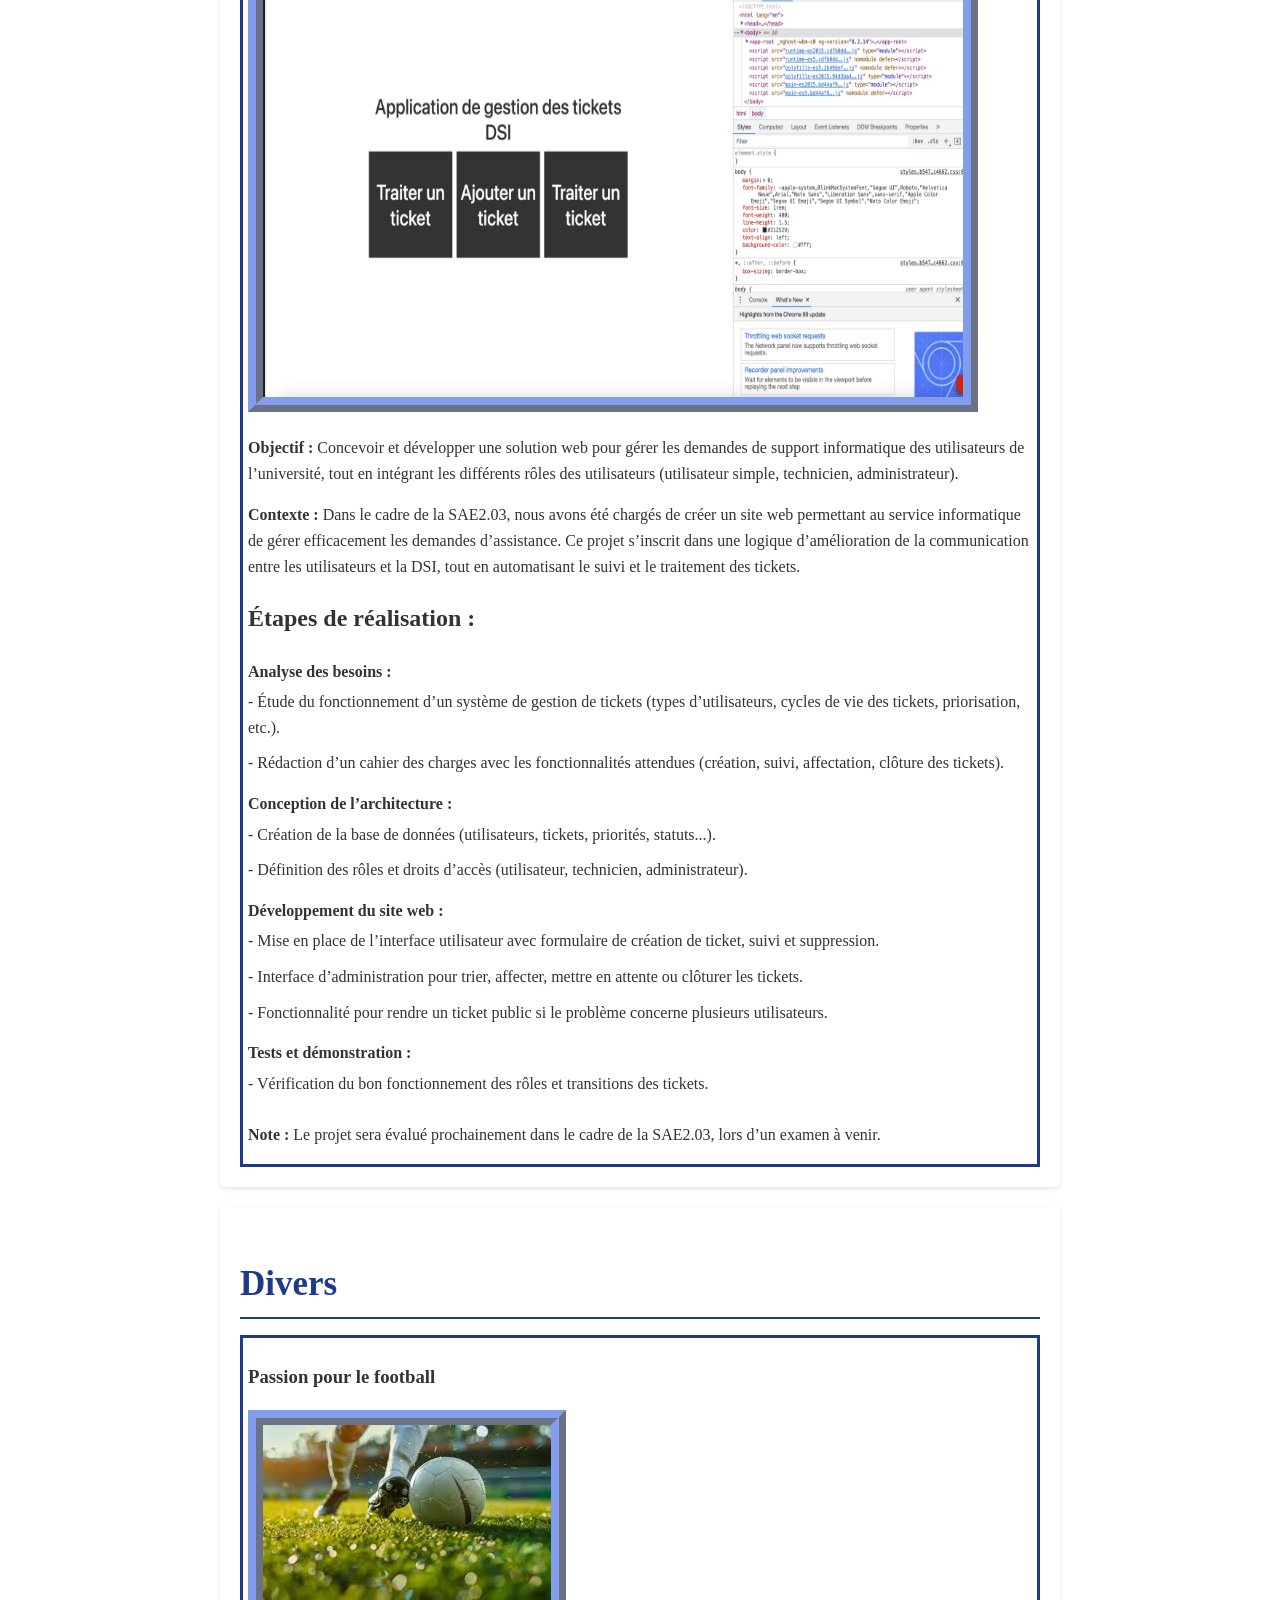
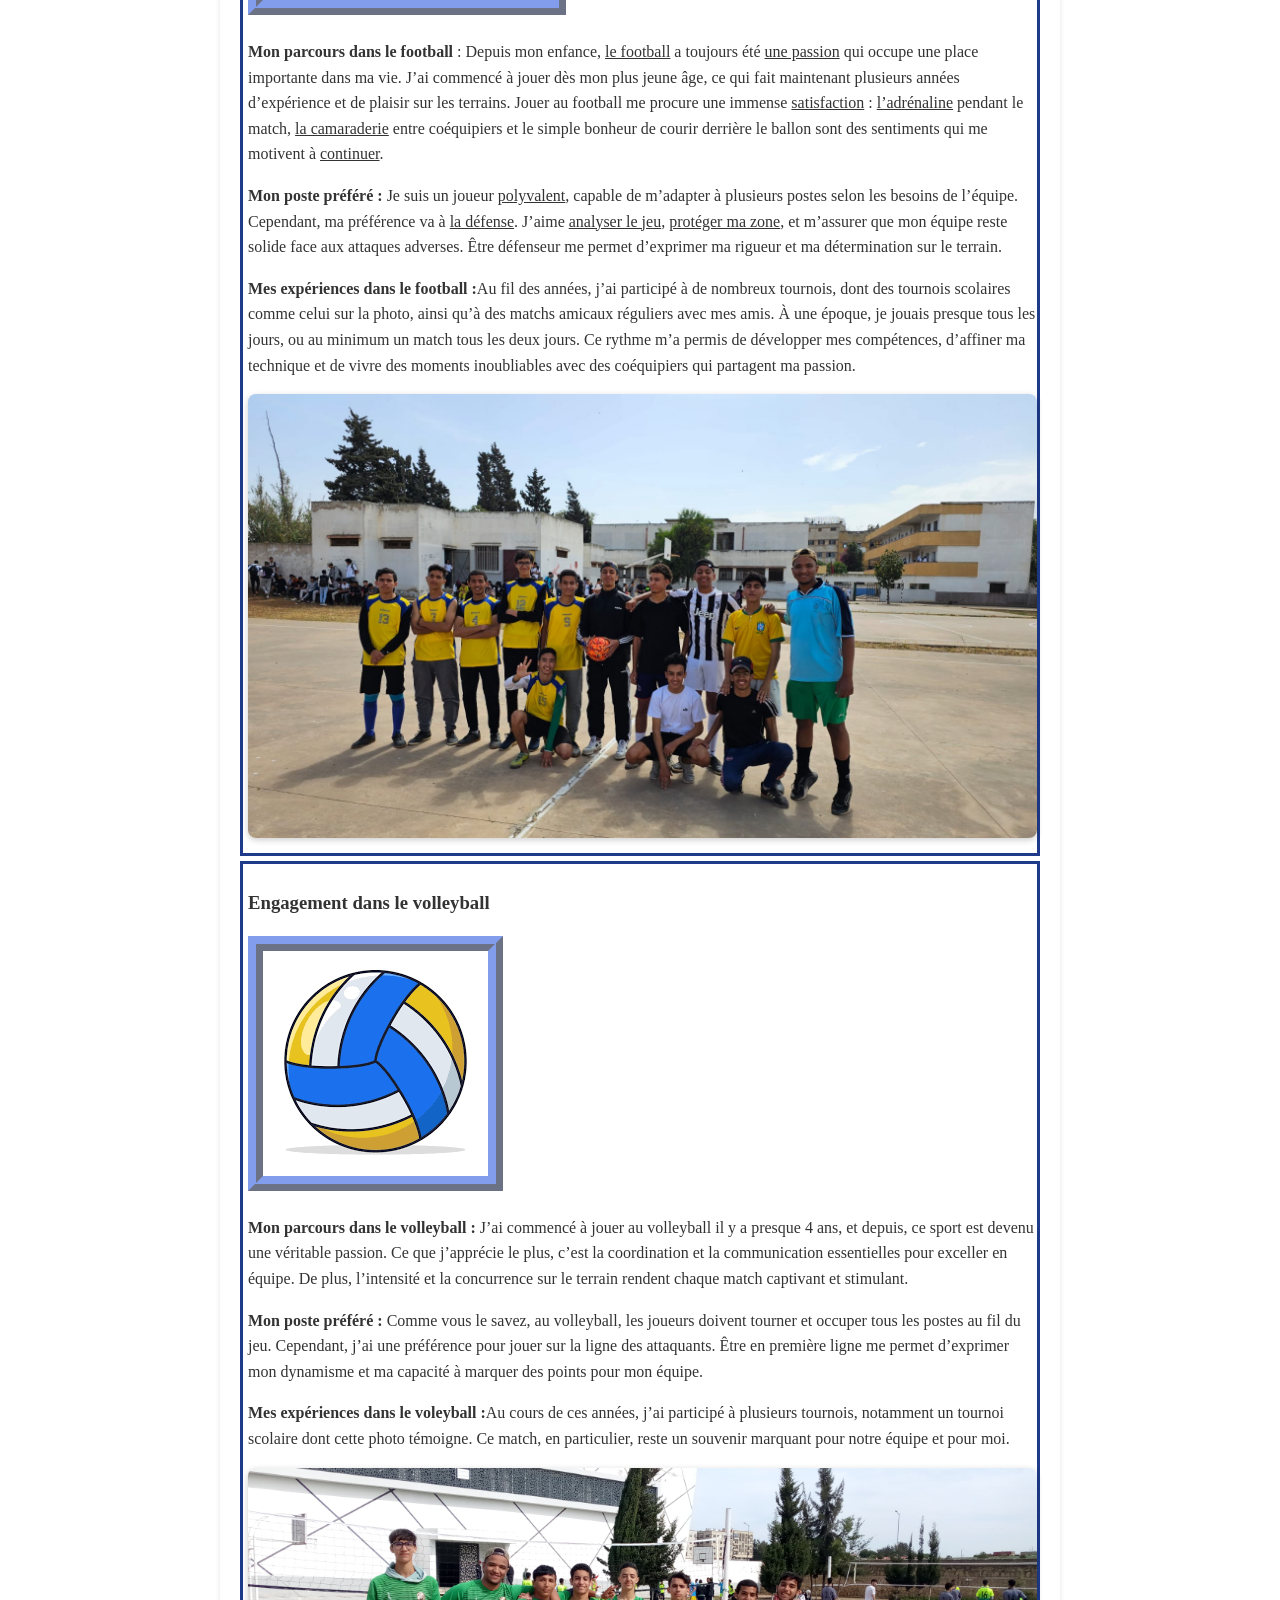
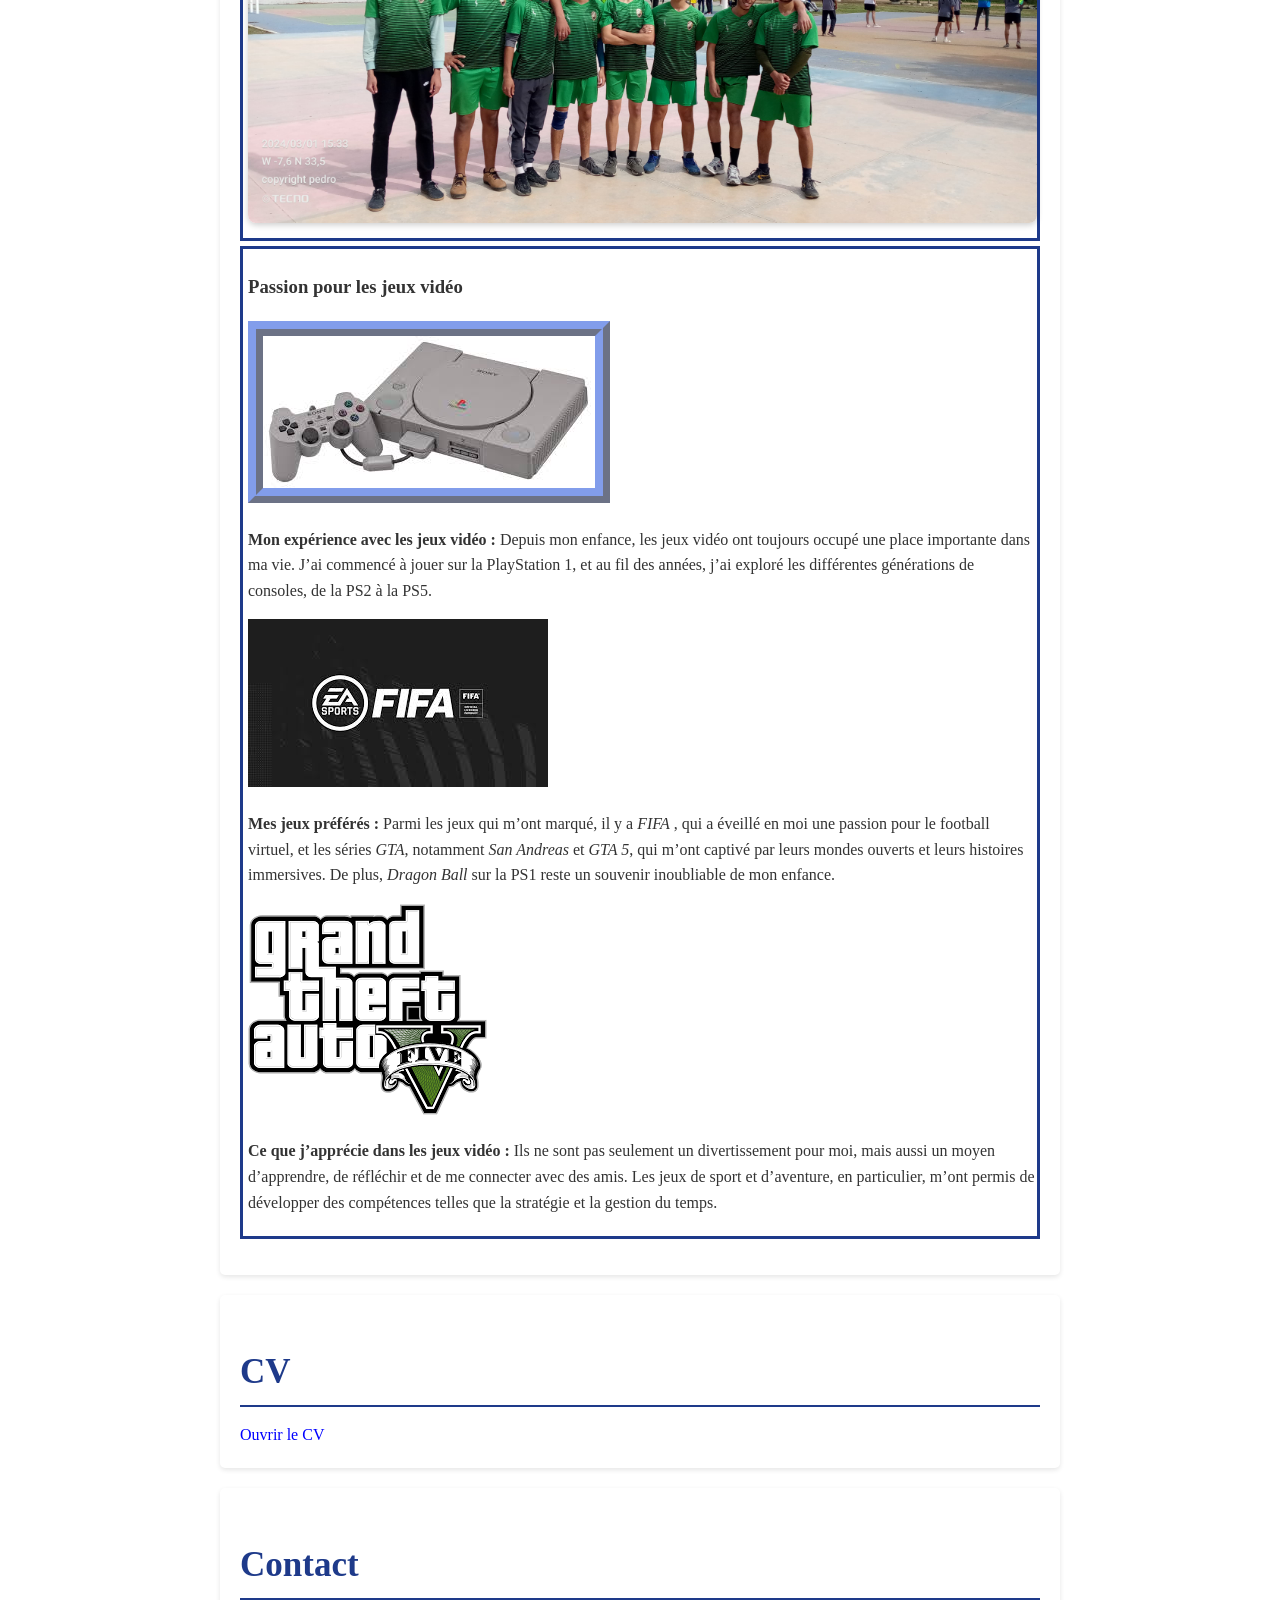
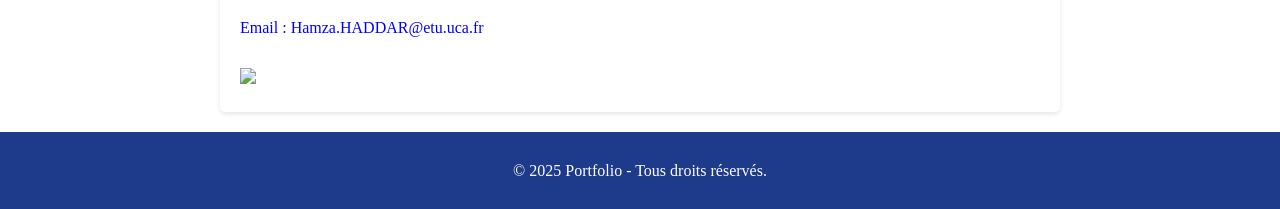
==== commit 00e99768: "Update portfolio.html" ====
--- a/portfolio.html
+++ b/portfolio.html
@@ -136,7 +136,7 @@
         <p class="competence-title">Compétences linguistiques</p>
         <ul class="bordiro">
             <li><strong>Arabe</strong> : Langue maternelle</li>
-            <li><strong>Français</strong> : B2 <a href="./HADDAR Hamza .pdf" target="_blank" style="color: blue;" >(Ouvrir le certificat)</a> </li>
+            <li><strong>Français</strong> : B2 - C1 <a href="./HADDAR Hamza .pdf" target="_blank" style="color: blue;" >(Ouvrir le certificat)</a> </li>
             <li><strong>Anglais</strong> : intermédiaire</li>
         </ul>
     </section>
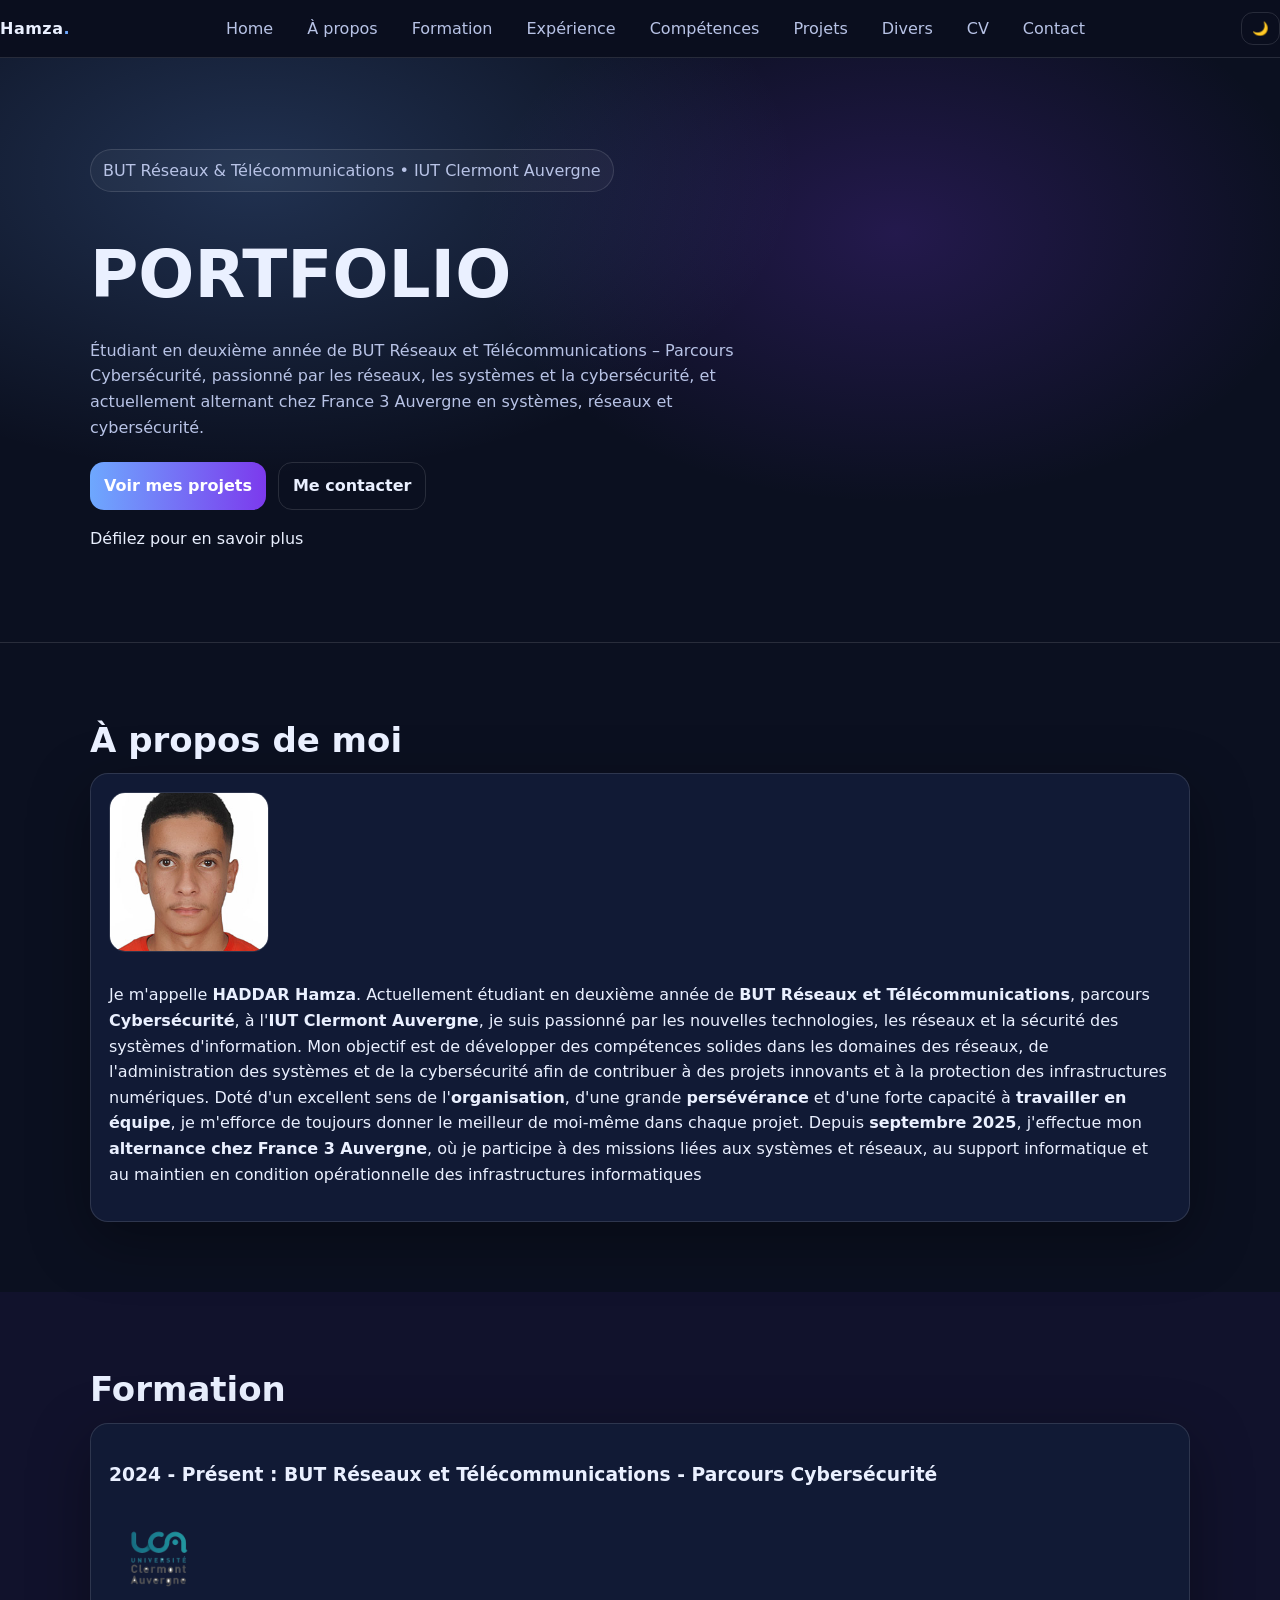
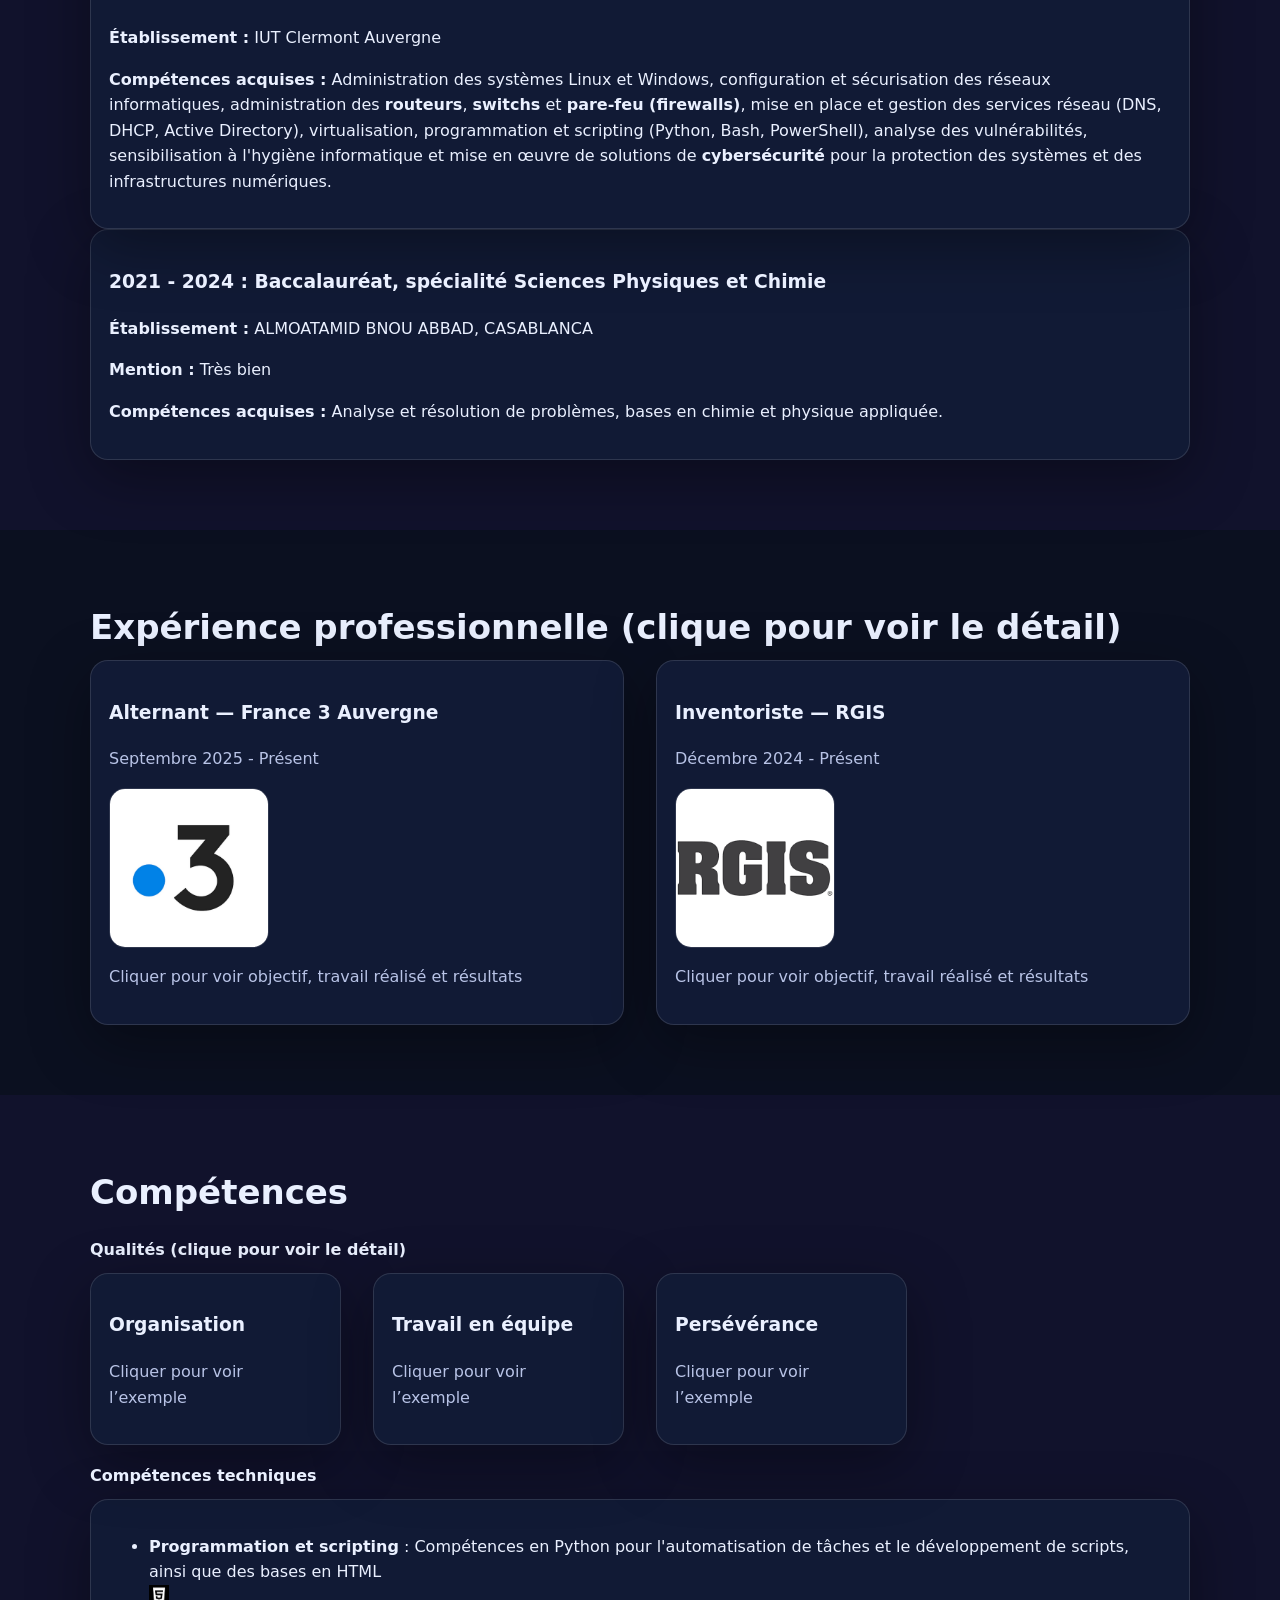
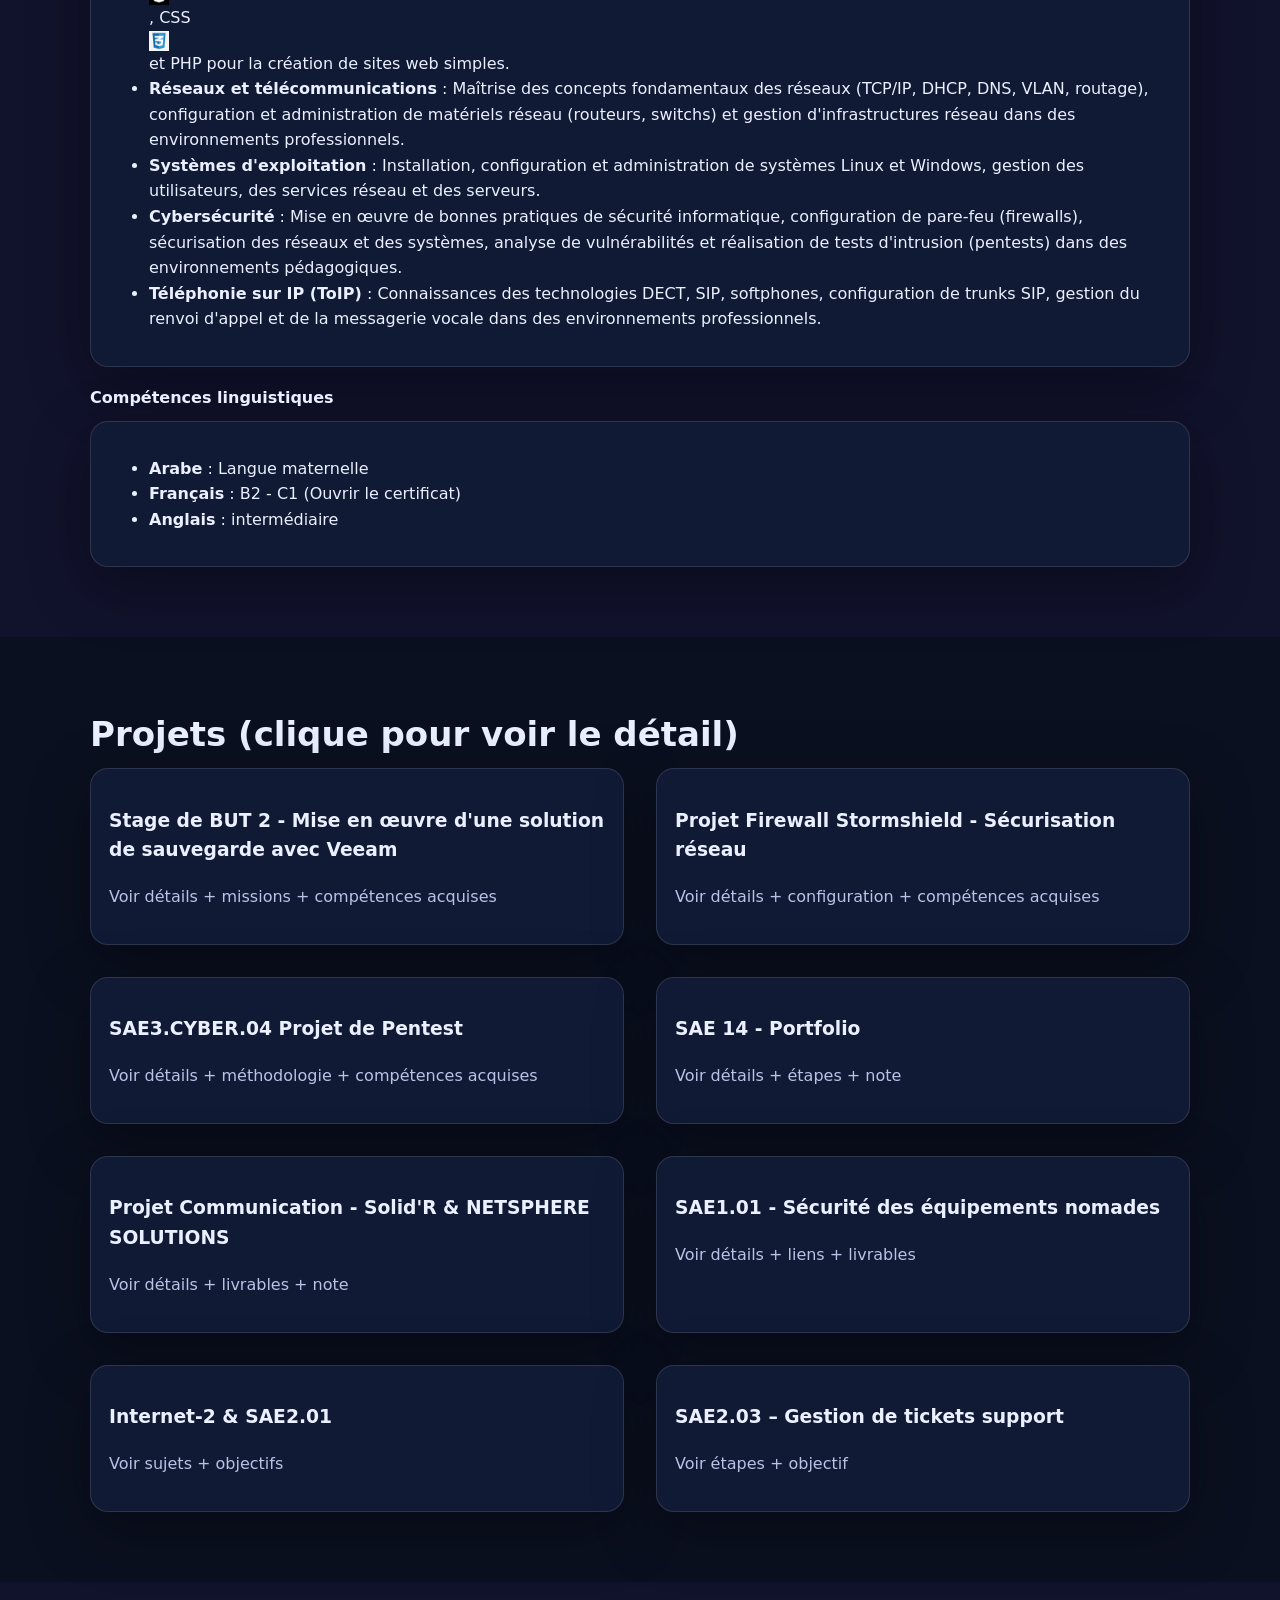
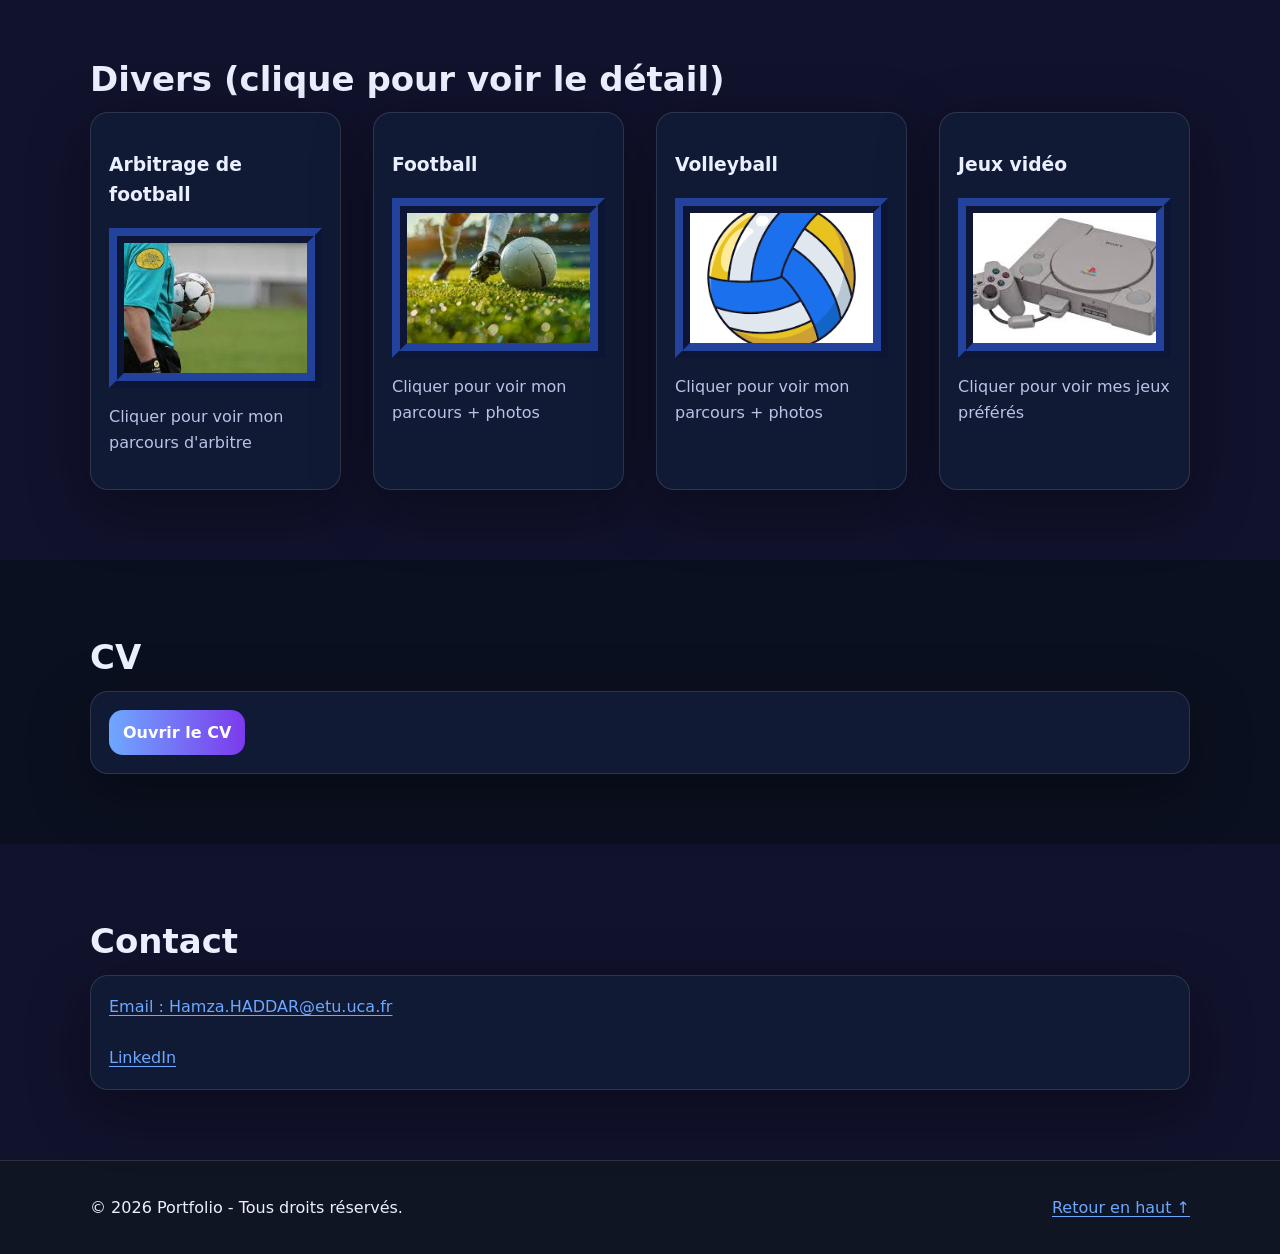
==== commit 125d36f9: "Add files via upload" ====
--- a/portfolio.html
+++ b/portfolio.html
@@ -1,412 +1,691 @@
 <!DOCTYPE html>
 <html lang="fr">
 <head>
-    <meta charset="UTF-8">
-    <meta name="viewport" content="width=device-width, initial-scale=1.0">
-    <title>Portfolio</title>
-    <link rel="stylesheet" href="style1.css">
-    <script>
-        document.addEventListener('contextmenu', event => event.preventDefault());
-        document.addEventListener('keydown', event => {
-            if (event.ctrlKey && (event.key === 'u' || event.key === 's' || event.key === 'Shift')) {
-                event.preventDefault();
-            }
-        });
-    </script>
+  <meta charset="UTF-8">
+  <meta name="viewport" content="width=device-width, initial-scale=1.0">
+  <title>Portfolio — HADDAR Hamza</title>
+  <link rel="stylesheet" href="style1.css">
 </head>
+
 <body>
-    <!-- Barre de navigation -->
-    <nav>
-        <ul>
-            <li><a href="#home">Home</a></li>
-            <li><a href="#about">À propos de moi</a></li>
-            <li><a href="#formation">Formation</a></li>
-            <li><a href="#experience">Expérience professionnelle</a></li>
-            <li><a href="#skills">Compétences</a></li>
-            <li><a href="#projects">Projets</a></li>
-            <li><a href="#hobbies">Divers</a></li>
-            <li><a href="#cv">CV</a></li>
-            <li><a href="#contact">Contact</a></li>
-        </ul>
-    </nav>
-
-    <header>
-        <section id="home">
-            <h1>PORTFOLIO</h1>
-            <p class="scroll-indicator">Défilez pour en savoir plus</p>
-            
-        </section>
-        
-    </header>
-
-    <section id="about">
+  <!-- Barre de navigation -->
+  <nav class="nav">
+    <div class="nav__inner">
+      <a class="brand" href="#home">Hamza<span>.</span></a>
+
+      <button class="nav__toggle" id="navToggle" aria-label="Ouvrir le menu">☰</button>
+
+      <ul class="nav__links" id="navLinks">
+        <li><a class="nav__link" href="#home">Home</a></li>
+        <li><a class="nav__link" href="#about">À propos</a></li>
+        <li><a class="nav__link" href="#formation">Formation</a></li>
+        <li><a class="nav__link" href="#experience">Expérience</a></li>
+        <li><a class="nav__link" href="#skills">Compétences</a></li>
+        <li><a class="nav__link" href="#projects">Projets</a></li>
+        <li><a class="nav__link" href="#hobbies">Divers</a></li>
+        <li><a class="nav__link" href="#cv">CV</a></li>
+        <li><a class="nav__link" href="#contact">Contact</a></li>
+      </ul>
+
+      <button class="theme-btn" id="themeBtn" aria-label="Changer le thème">🌙</button>
+    </div>
+  </nav>
+
+  <header class="hero" id="home">
+    <div class="hero__bg"></div>
+    <div class="container hero__content">
+      <p class="pill">BUT Réseaux & Télécommunications • IUT Clermont Auvergne</p>
+      <h1>PORTFOLIO</h1>
+   <p class="hero__subtitle">
+  Étudiant en deuxième année de BUT Réseaux et Télécommunications – Parcours Cybersécurité,
+  passionné par les réseaux, les systèmes et la cybersécurité, et actuellement alternant
+  chez France 3 Auvergne en systèmes, réseaux et cybersécurité.
+</p>
+
+      <div class="hero__cta">
+        <a class="btn btn--primary" href="#projects">Voir mes projets</a>
+        <a class="btn btn--ghost" href="#contact">Me contacter</a>
+      </div>
+
+      <p class="scroll-indicator">Défilez pour en savoir plus</p>
+    </div>
+  </header>
+
+  <!-- ABOUT -->
+  <section id="about" class="section">
+    <div class="container">
+      <div class="section__head">
         <h2>À propos de moi</h2>
+      </div>
+
+      <div class="card">
         <div class="about-container">
-            <img src="./DSC_7944.jpg" alt="Photo de moi" class="about-photo">
-            <p>Je m'appelle <strong>HADDAR Hamza</strong>. Actuellement étudiant en première année de <strong>BUT Réseaux et Télécommunications</strong> à l'<strong>IUT Clermont Auvergne</strong>, je suis passionné par les nouvelles technologies et les réseaux. Mon objectif est de développer des compétences solides dans les télécommunications et la cybersécurité pour contribuer à des projets innovants. Doté d'un excellent sens de l'<strong>organisation</strong>, d'une grande <strong>persévérance</strong> et d'une forte capacité à <strong>travailler en équipe</strong>, je m'efforce de toujours donner le meilleur de moi-même dans chaque projet. Actuellement, je suis à la recherche d'<strong>une alternance</strong> dans le domaine des réseaux et télécommunications, en rythme 1 mois en entreprise et 1 mois à l'IUT, à partir de <strong>septembre 2025.</strong></p>
-        </div>
-    </section>
-    
-
-    <section id="formation">
+          <img src="./DSC_7944.jpg" alt="Photo de moi" class="about-photo">
+          <p>
+            Je m'appelle <strong>HADDAR Hamza</strong>. Actuellement étudiant en deuxième année de
+            <strong>BUT Réseaux et Télécommunications</strong>, parcours <strong>Cybersécurité</strong>,
+            à l'<strong>IUT Clermont Auvergne</strong>, je suis passionné par les nouvelles technologies,
+            les réseaux et la sécurité des systèmes d'information. Mon objectif est de développer des
+            compétences solides dans les domaines des réseaux, de l'administration des systèmes et de la
+            cybersécurité afin de contribuer à des projets innovants et à la protection des infrastructures numériques.
+
+            Doté d'un excellent sens de l'<strong>organisation</strong>, d'une grande
+            <strong>persévérance</strong> et d'une forte capacité à <strong>travailler en équipe</strong>,
+            je m'efforce de toujours donner le meilleur de moi-même dans chaque projet.
+
+            Depuis <strong>septembre 2025</strong>, j'effectue mon <strong>alternance chez France 3 Auvergne</strong>,
+            où je participe à des missions liées aux systèmes et réseaux, au support informatique et au maintien
+            en condition opérationnelle des infrastructures informatiques
+          </p>
+        </div>
+      </div>
+    </div>
+  </section>
+
+  <!-- FORMATION -->
+  <section id="formation" class="section section--alt">
+    <div class="container">
+      <div class="section__head">
         <h2>Formation</h2>
-        <ul>
-            <li class="bordiro">
-                <h3>2024 - Présent : BUT Réseaux et Télécommunications</h3>
-                <img src="./logo-uca.png" alt="uca logo" width="100" height="100"/>
-                <p><strong>Établissement :</strong> IUT Clermont Auvergne</p>
-                
-                <p><strong>Compétences acquises :</strong> Bases en programmation, réseaux informatiques, sécurité des systèmes.</p>
-            </li>
-            <li class="bordiro">
-                <h3>2021 - 2024 : Baccalauréat, spécialité Sciences Physiques et Chimie</h3>
-                <p><strong>Établissement :</strong> ALMOATAMID BNOU ABBAD, CASABLANCA</p>
-                <p><strong>Mention :</strong> Très bien</p>
-                <p><strong>Compétences acquises :</strong> Analyse et résolution de problèmes, bases en chimie et physique appliquée.</p>
-            </li>
-            <!--
-            <li class="bordiro">
-                <h3>2022 - 2023 : Première, spécialité Sciences Expérimentales</h3>
-                <p><strong>Établissement :</strong> ALMOATAMID BNOU ABBAD</p>
-                <p><strong>Compétences acquises :</strong> Exploration des sciences fondamentales, premières notions en biologie, chimie et physique.</p>
-            </li>
-            <li class="bordiro">
-                <h3>2021 - 2022 : Seconde, spécialité Sciences</h3>
-                <p><strong>Établissement :</strong> ALMOATAMID BNOU ABBAD</p>
-                <p><strong>Compétences acquises :</strong> Algèbre, géométrie, chimie, Structure de la matière vivante .</p>
-            </li>-->
-        </ul>
-    </section>
-    
-
-    <section id="experience">
-        <h2>Expérience professionnelle</h2>
-        <article  class="bordiro">
-            
-            <h3>Décembre 2024 - Présent : Inventoriste chez RGIS </h3>
-            <div class="about-container">
-                <img src="./RGIS.png" alt="Photo de moi" class="about-photo">
+      </div>
+
+     <div class="grid grid--2">
+        <div class="card">
+          <h3>2024 - Présent : BUT Réseaux et Télécommunications - Parcours Cybersécurité</h3>
+          <img src="./logo-uca.png" alt="Logo UCA" width="100" height="100"/>
+          <p><strong>Établissement :</strong> IUT Clermont Auvergne</p>
+          <p><strong>Compétences acquises :</strong> Administration des systèmes Linux et Windows, configuration et sécurisation des réseaux informatiques, administration des <strong>routeurs</strong>, <strong>switchs</strong> et <strong>pare-feu (firewalls)</strong>, mise en place et gestion des services réseau (DNS, DHCP, Active Directory), virtualisation, programmation et scripting (Python, Bash, PowerShell), analyse des vulnérabilités, sensibilisation à l'hygiène informatique et mise en œuvre de solutions de <strong>cybersécurité</strong> pour la protection des systèmes et des infrastructures numériques.</p>
+        </div>
+      </div>
+
+        <div class="card">
+          <h3>2021 - 2024 : Baccalauréat, spécialité Sciences Physiques et Chimie</h3>
+          <p><strong>Établissement :</strong> ALMOATAMID BNOU ABBAD, CASABLANCA</p>
+          <p><strong>Mention :</strong> Très bien</p>
+          <p><strong>Compétences acquises :</strong> Analyse et résolution de problèmes, bases en chimie et physique appliquée.</p>
+        </div>
+      </div>
+    </div>
+  </section>
+<!-- EXPERIENCE -->
+<section id="experience" class="section">
+    <div class="container">
+      <div class="section__head">
+        <h2>Expérience professionnelle (clique pour voir le détail)</h2>
+      </div>
+  
+      <!-- Carte visible -->
+      <div class="grid grid--2">
+        <div class="card clickable open-modal" data-target="exp-france3">
+         <h3>Alternant — France 3 Auvergne</h3>
+         <p class="muted">Septembre 2025 - Présent</p>
+          <img src="./france3.jpg" alt="France 3 Auvergne" class="about-photo">
+          <p class="muted">Cliquer pour voir objectif, travail réalisé et résultats</p>
+        </div>
+        <div class="card clickable open-modal" data-target="exp-rgis">
+          <h3>Inventoriste — RGIS</h3>
+          <p class="muted">Décembre 2024 - Présent</p>
+          <img src="./RGIS.png" alt="RGIS" class="about-photo">
+          <p class="muted">Cliquer pour voir objectif, travail réalisé et résultats</p>
+        </div>
+      </div>
+  
+      <!-- Contenu caché (popup) -->
+      <div id="exp-rgis" class="modal-data" hidden>
+        <h3>Décembre 2024 - Présent : Inventoriste chez RGIS</h3>
+  
+        <div class="about-container">
+          <img src="./RGIS.png" alt="RGIS" class="about-photo">
+          <div>
             <p><strong>Objectif :</strong> Participer au <u>comptage des stocks</u> dans différents magasins et assurer <u>l'exactitude des inventaires</u>.</p>
             <p><strong>Travail réalisé :</strong> Utilisation d'équipements spécifiques tels que des <u>scanners de codes-barres</u> pour effectuer le comptage des produits, <u>vérification</u> de la qualité des données saisies dans le système informatique, et <u>organisation du travail</u> en équipe pour une comptabilisation rapide et précise.</p>
             <p><strong>Résultats obtenus :</strong> <u>Contribution efficace</u> à la précision des inventaires, <u>respect des délais</u> imposés pour l'achèvement du comptage et <u>amélioration</u> de la gestion des stocks grâce à des inventaires plus fiables.</p>
-        </article>
-    </section>
-    
-
-    <section id="skills">
+          </div>
+        </div>
+      </div>
+      <div id="exp-france3" class="modal-data" hidden>
+  <h3>Septembre 2025 - Présent : Alternant chez France 3 Auvergne</h3>
+
+  <div class="about-container">
+    <img src="./france3.jpg" alt="France 3 Auvergne" class="about-photo">
+    <div>
+      <p><strong>Objectif :</strong> Participer au <u>support informatique</u>, à la <u>maintenance des systèmes</u> et au bon fonctionnement des équipements réseaux et numériques au sein de France 3 Auvergne.</p>
+
+      <p><strong>Travail réalisé :</strong> Assistance aux utilisateurs, <u>installation et configuration de postes informatiques</u>, suivi des incidents, vérification du bon fonctionnement des équipements, participation à la <u>gestion du réseau</u> et respect des procédures internes.</p>
+
+      <p><strong>Résultats obtenus :</strong> Développement de mes compétences en <u>systèmes et réseaux</u>, amélioration de mon autonomie, meilleure compréhension du fonctionnement d’un environnement professionnel, et contribution au <u>maintien opérationnel</u> des services informatiques.</p>
+    </div>
+  </div>
+</div>
+    </div>
+  </section>
+  
+  <!-- SKILLS -->
+  <section id="skills" class="section section--alt">
+    <div class="container">
+      <div class="section__head">
         <h2>Compétences</h2>
-        
-        <p class="competence-title">Qualités</p>
-<ul class="bordiro">
-    <li><strong>Organisation :</strong></li>
-    <li>
-        <img src="./orgnisation.jpg" alt="Organisation" style="width: 120px; height: 120px; margin-right: 10px; vertical-align: middle;">
-        <br>
-        L'organisation est essentielle pour gérer efficacement mes études et mes projets. Je planifie mon travail pour atteindre mes objectifs dans les délais.
-    </li>
-    <li class="competence-per">-<u>Par exemple</u>, lors d'un TP sur l'installation d'un point d'accès WiFi, j'ai structuré mon travail en plusieurs étapes : préparation du matériel, configuration des paramètres, puis validation des résultats. Grâce à cette méthode, j'ai pu finir le TP dans les temps tout en garantissant un résultat précis.</li>
-
-    <li><strong>Travail en équipe :</strong></li>
-    <li>
-        <img src="./team-work.jpg" alt="Travail en équipe" style="width: 120px; height: 120px; margin-right: 10px; vertical-align: middle;">
-        <br>
-         Travailler en équipe me permet d'échanger des idées, de m'adapter aux autres et de produire des résultats collectifs de qualité.
-    </li>
-    <li class="competence-per">-<u>Lors de l'exposé </u>, sur la <u>sécurité des équipements nomades (SAE1.01)</u>, j'ai collaboré avec mes camarades pour diviser les tâches et partager nos recherches. Cette synergie nous a permis de livrer une présentation claire et complète, bien appréciée par le professeur.</li>
-
-    <li><strong>Persévérance :</strong></li>
-    <li>
-        <img src="./perseverence.jpg" alt="Persévérance" style="width: 120px; height: 120px; margin-right: 10px; vertical-align: middle;">
-        <br>
-        La persévérance est pour moi la capacité à ne pas abandonner face aux difficultés et à trouver des solutions pour progresser.
-    </li>
-    <li class="competence-per">-<u>Pendant la configuration</u> de machines virtuelles sous <u>Debian</u>, j'ai rencontré des erreurs techniques persistantes. J'ai continué à chercher des solutions en consultant des forums et en demandant de l'aide à mon professeur. Cette persévérance m'a permis de finaliser l'exercice avec succès.</li>
-</ul>
-
-    
-        <p class="competence-title">Compétences techniques</p>
-<ul class="bordiro">
-    <li><strong>Programmation</strong> : Compétences en Python pour l'automatisation de tâches et en développement de scripts, ainsi que de bases en HTML <img src="./html.png" width="20px" height="20px">, CSS <img src="./css.png" width="20px" height="20px"> et PHP pour la création de sites web simples.</li>
-    <li><strong>Réseaux et télécommunications</strong> : Connaissances des concepts fondamentaux des réseaux (IP, DHCP, DNS, etc.), de la configuration de matériels et logiciels réseau, et de la gestion de l'infrastructure réseau dans des environnements de travail réels.</li>
-    <li><strong>Systèmes d'exploitation</strong> : Maîtrise de l'installation et de la configuration de systèmes d'exploitation, notamment Linux, pour l'administration des serveurs et la gestion des réseaux.</li>
+      </div>
+
+      <p class="competence-title">Qualités (clique pour voir le détail)</p>
+
+      <div class="grid grid--3">
+        <!-- CARD 1 -->
+        <div class="card clickable open-modal" data-target="qual-orga">
+          <h3>Organisation</h3>
+          <p class="muted">Cliquer pour voir l’exemple</p>
+        </div>
+
+        <!-- CARD 2 -->
+        <div class="card clickable open-modal" data-target="qual-team">
+          <h3>Travail en équipe</h3>
+          <p class="muted">Cliquer pour voir l’exemple</p>
+        </div>
+
+        <!-- CARD 3 -->
+        <div class="card clickable open-modal" data-target="qual-perse">
+          <h3>Persévérance</h3>
+          <p class="muted">Cliquer pour voir l’exemple</p>
+        </div>
+      </div>
+
+      <!-- HIDDEN CONTENT Qualités -->
+      <div id="qual-orga" class="modal-data" hidden>
+        <h3>Organisation</h3>
+        <img src="./orgnisation.jpg" alt="Organisation" style="width:120px;height:120px;">
+        <p>L'organisation est essentielle pour gérer efficacement mes études et mes projets. Je planifie mon travail pour atteindre mes objectifs dans les délais.</p>
+        <p class="competence-per">-<u>Par exemple</u>, lors d'un TP sur l'installation d'un point d'accès WiFi, j'ai structuré mon travail en plusieurs étapes : préparation du matériel, configuration des paramètres, puis validation des résultats. Grâce à cette méthode, j'ai pu finir le TP dans les temps tout en garantissant un résultat précis.</p>
+      </div>
+
+      <div id="qual-team" class="modal-data" hidden>
+        <h3>Travail en équipe</h3>
+        <img src="./team-work.jpg" alt="Travail en équipe" style="width:120px;height:120px;">
+        <p>Travailler en équipe me permet d'échanger des idées, de m'adapter aux autres et de produire des résultats collectifs de qualité.</p>
+        <p class="competence-per">-<u>Lors de l'exposé </u>, sur la <u>sécurité des équipements nomades (SAE1.01)</u>, j'ai collaboré avec mes camarades pour diviser les tâches et partager nos recherches. Cette synergie nous a permis de livrer une présentation claire et complète, bien appréciée par le professeur.</p>
+      </div>
+
+      <div id="qual-perse" class="modal-data" hidden>
+        <h3>Persévérance</h3>
+        <img src="./perseverence.jpg" alt="Persévérance" style="width:120px;height:120px;">
+        <p>La persévérance est pour moi la capacité à ne pas abandonner face aux difficultés et à trouver des solutions pour progresser.</p>
+        <p class="competence-per">-<u>Pendant la configuration</u> de machines virtuelles sous <u>Debian</u>, j'ai rencontré des erreurs techniques persistantes. J'ai continué à chercher des solutions en consultant des forums et en demandant de l'aide à mon professeur. Cette persévérance m'a permis de finaliser l'exercice avec succès.</p>
+      </div>
+
+    <p class="competence-title mt">Compétences techniques</p>
+<div class="card">
+  <ul>
+    <li><strong>Programmation et scripting</strong> : Compétences en Python pour l'automatisation de tâches et le développement de scripts, ainsi que des bases en HTML <img src="./html.png" width="20" height="20">, CSS <img src="./css.png" width="20" height="20"> et PHP pour la création de sites web simples.</li>
+
+    <li><strong>Réseaux et télécommunications</strong> : Maîtrise des concepts fondamentaux des réseaux (TCP/IP, DHCP, DNS, VLAN, routage), configuration et administration de matériels réseau (routeurs, switchs) et gestion d'infrastructures réseau dans des environnements professionnels.</li>
+
+    <li><strong>Systèmes d'exploitation</strong> : Installation, configuration et administration de systèmes Linux et Windows, gestion des utilisateurs, des services réseau et des serveurs.</li>
+
+    <li><strong>Cybersécurité</strong> : Mise en œuvre de bonnes pratiques de sécurité informatique, configuration de pare-feu (firewalls), sécurisation des réseaux et des systèmes, analyse de vulnérabilités et réalisation de tests d'intrusion (pentests) dans des environnements pédagogiques.</li>
+
     <li><strong>Téléphonie sur IP (ToIP)</strong> : Connaissances des technologies DECT, SIP, softphones, configuration de trunks SIP, gestion du renvoi d'appel et de la messagerie vocale dans des environnements professionnels.</li>
-</ul>
-
-    
-        <p class="competence-title">Compétences linguistiques</p>
-        <ul class="bordiro">
-            <li><strong>Arabe</strong> : Langue maternelle</li>
-            <li><strong>Français</strong> : B2 - C1 <a href="./HADDAR Hamza .pdf" target="_blank" style="color: blue;" >(Ouvrir le certificat)</a> </li>
-            <li><strong>Anglais</strong> : intermédiaire</li>
-        </ul>
-    </section>
-    
-    
-    </section>
-
-    <section id="projects">
-        
-        <h2>Projets</h2>
-        <article class="bordiro">
-            <h3>SAE 14 - Portfolio</h3>
-            <img src="./portfolio.jpg"  alt="Photo de portfolio" width="700" height="500" style="border: 4mm ridge rgba(30, 58, 138, .6);">
-            <p><strong>Objectif :</strong> Créer un portfolio personnel pour présenter mes compétences, mon parcours académique et mes expériences professionnelles de manière structurée et professionnelle.</p>
-            <p><strong>Contexte :</strong> Ce projet a été réalisé en autonomie, dans un temps limité d'environ 8 heures. L'objectif était de concevoir un site web simple et efficace, tout en appliquant les compétences acquises en HTML, CSS, et en structuration de contenu pour le web.</p>
-            <p class="competence-title">Étapes de réalisation :</p>
-           
-            <ul>
-                <li><strong>Planification :</strong> Définition du contenu à inclure dans le portfolio, notamment les sections "Compétences", "Projets", "Expérience professionnelle" et "Contact".</li>
-                <li><strong>Conception :</strong> Création de la maquette du site avec une mise en page claire et responsive, en utilisant HTML <img src="./html.png" width="20px" height="20px"> et CSS <img src="./css.png" width="20px" height="20px"> pour structurer et styliser les différentes sections.</li>
-                <li><strong>Développement :</strong> Codage des différentes pages du portfolio, en intégrant des éléments comme des menus de navigation, des sections de texte et des images. Application des bonnes pratiques pour le référencement et l'accessibilité du site.</li>
-                <li><strong>Test et ajustements :</strong> Vérification du bon fonctionnement du site sur différents navigateurs et dispositifs, ainsi que l'ajustement des styles et de la mise en page pour assurer une expérience utilisateur optimale.</li>
-            </ul>
-            <p><strong>Note :</strong> J'ai obtenu la note de 16/20 pour l'ensemble de ce projet..</p>
-        </article>
-        <article class="bordiro">
-            <h3>Projet Communication - Solid'R et NETSPHERE SOLUTIONS</h3>
-          
-            
-            <p><strong>Objectif :</strong> Simuler la création d'entreprises et développer des compétences en communication professionnelle à travers des échanges et présentations structurés.</p>
-
-            <p><strong>Contexte :</strong> Dans le cadre du cours de communication, nous avons créé deux projets d'entreprise fictive : Solid'R et NETSPHERE SOLUTIONS. L'exercice a impliqué une présentation détaillée des entreprises, des échanges professionnels simulés et une collaboration en équipe.</p>
-
-            <p class="competence-title">Étapes de réalisation :</p>
-            <ul>
-                <li><strong>Création de Solid'R :</strong>
-                    <ul>
-                        <img src="./Solid'R.jpg"  class="photo" alt="Solid'R Logo" width="300" height="300" style="border: 4mm ridge rgba(30, 58, 138, .6);">
-                        <li>-Rédaction d'un document de présentation détaillé de l'entreprise, incluant son objectif, son équipe et son projet d'expansion.</li>
-                        <li>-Élaboration d'un scénario de développement, notamment l'acquisition d'une pièce adjacente pour agrandir les locaux.</li>
-                        <li>-Rédaction et envoi d'un mail professionnel à une entreprise de réseau pour solliciter des services.</li>
-                        <a href="./Solid'R.pdf"  target="_blank" style="color: blue;">Ouvrir le document de présentation de l'entreprise Solid'R.</a>
-                    </ul>
-                </li>
-                <li><strong>Projet NETSPHERE SOLUTIONS :</strong>
-                    <ul>
-                        <img src="./Netsphare.jpg" class="photo"  alt="NETSPHARE Logo" width="300" height="300" style="border: 4mm ridge rgba(30, 58, 138, .6);">
-                        <li>-Création d'une nouvelle entreprise spécialisée en solutions réseau.</li>
-                        <a href="./Netsphare.pdf"  target="_blank" style="color: blue;">Ouvrir le Document de présentation de l'entreprise Netsphere Solutions.</a>
-                        
-                        <li>-Rédaction d'une réponse individuelle pour une entreprise partenaire simulée.</li>
-                        <a href="./Netsphare(indiv).pdf"  target="_blank" style="color: blue;">Ouvrir la réponses individuelles pour NETSPHERE SOLUTIONS.</a>
-                        
-                        <br><li>-Conception d'une réponse collective sous forme de diaporama pour présenter nos solutions en équipe.</li>
-                        <a href="./PresentationEntreprise.pdf"  target="_blank" style="color: blue;">Ouvrir le diaporama collectif NETSPHERE SOLUTIONS présenté en classe.</a>
-                    
-                    </ul>
-                </li>
-            </ul>
-
-            <p><strong>Livrables :</strong></p>
-            <ul>
-                <li>Document de présentation de l'entreprise Solid'R.</li>
-                <li>Document de présentation de l'entreprise Netsphere Solutions.</li>
-                <li>Réponse individuelle pour NETSPHERE SOLUTIONS.</li>
-                <li>Diaporama collectif NETSPHERE SOLUTIONS présenté en classe.</li>
-            </ul>
-
-            <p><strong>Note :</strong> J'ai obtenu la note de <strong>12.50/20</strong> pour l'ensemble de ce projet.</p>
-
-            
-        
-        </article>
-        <article class="bordiro">
-            <h3>Projet SAE1.01 - Sécurité des équipements nomades</h3>
-            <img src="./securitedesequipements.jpg"alt="Photo de portfolio" width="700" height="500" style="border: 4mm ridge rgba(30, 58, 138, .6);"> 
-            <p><strong>Objectif :</strong> Sensibiliser à la sécurité des équipements nomades, leur définition, leur fonctionnement, ainsi que les meilleures pratiques pour les sécuriser.</p>
-        
-            <p><strong>Contexte :</strong> Dans le cadre du projet SAE1.01 sur la cybersécurité et l'hygiène informatique, notre groupe de 3 élèves a été chargé de traiter le sujet de la sécurité des équipements nomades. Nous avons réalisé une recherche approfondie sur ce sujet sous forme de document, puis avons conçu un diaporama que nous avons présenté ensemble.</p>
-        
-            <p class="competence-title">Étapes de réalisation :</p>
-            <ul>
-                <li><strong>Recherche documentaire :</strong>
-                    <ul>
-                        <li>- Étude des différentes menaces pesant sur les équipements nomades tels que les smartphones et les ordinateurs portables.</li>
-                        <li>- Identification des bonnes pratiques pour sécuriser ces appareils dans des environnements de travail et personnels.</li>
-                        <a href="./Document-securité-nomade.pdf"  target="_blank" style="color: blue;">Ouvrir le document de recherche sur la sécurité des équipements nomades.</a>
-                    </ul>
-                </li>
-                <li><strong>Création du diaporama :</strong>
-                    <ul>
-                        <li>- Première partie : Définition et fonctionnement des équipements nomades (présentation des différents types d'équipements, leurs usages et caractéristiques).</li>
-                        <li>- Deuxième partie : Sécurisation des équipements nomades (stratégies de protection contre les menaces comme les malwares, le vol de données, et l'utilisation des VPN).</li>
-                        <a href="./securitédesequipements.pdf"  target="_blank" style="color: blue;">Ouvrir le diaporama de présentation sur la sécurisation des équipements nomades.</a>
-                    </ul>
-                </li>
-            </ul>
-        
-            <p><strong>Livrables :</strong></p>
-            <ul>
-                <li>Document de recherche sur la sécurité des équipements nomades.</li>
-                <li>Diaporama de présentation sur la sécurisation des équipements nomades.</li>
-            </ul>
-        
-            <p><strong>Note :</strong> Le projet a été évalué dans le cadre du cours SAE1.01.</p>
-        </article>
-        <article class="bordiro">
-        <h3>Internet-2 & SAE2.01</h3>
-        <img src="./Sae21.png"alt="Photo de Sae21" width="600" height="200" style="border: 4mm ridge rgba(30, 58, 138, .6);"> 
-        <p><strong>Objectif :</strong> Appliquer les notions vues en cours pour comprendre et configurer des réseaux IPv6, des réseaux VLAN, des ACLs, un serveur DHCP et une translation d’adresse (NAT) sous Linux.</p>
-
-        <p><strong>Contexte :</strong> Ces TP ont été réalisés dans le cadre des modules <em>Internet 2</em> et <em>Sae2.01</em>. Ils nous ont permis de manipuler concrètement des équipements réseaux Cisco, des machines Linux et des scénarios réalistes de déploiement réseau.</p>
-
-        <p class="competence-title">Sujets abordés :</p>
-        <ul>
-            <li><strong>1. Découverte du fonctionnement du protocole IPv6 :</strong>
-            <ul>
-                <li>- Étude de l’adressage IPv6, des types d’adresses et du protocole NDP (Neighbor Discovery Protocol).</li>
-                <li>- Configuration d’adresses IPv6 statiques et test d’autoconfiguration (SLAAC).</li>
-                <li>- Analyse des échanges réseau via Wireshark (paquets ICMPv6, Router Advertisement...).</li>
-                <a href="./TP1.pdf"  target="_blank" style="color: blue;">Ouvrir le sujet .</a>
-            </ul>
-            </li>
-
-            <li><strong>2. Translation d’adresse (NAT) avec iptables sous Linux :</strong>
-            <ul>
-                <li>- Création d’un routeur Linux via deux interfaces réseau.</li>
-                <li>- Application de règles de masquerading avec iptables.</li>
-                <li>- Test de la translation NAT depuis un client interne vers l’extérieur.</li>
-                <a href="./TP3.pdf"  target="_blank" style="color: blue;">Ouvrir le sujet .</a>
-            </ul>
-            </li>
-
-            <li><strong>3. Configuration d’un réseau d’entreprise avec VLAN et ACL :</strong>
-            <ul>
-                <li>- Création de plusieurs VLANs (administration, étudiants, invités...).</li>
-                <li>- Configuration de ports de switch en accès ou en trunk.</li>
-                <li>- Application de règles ACL pour restreindre les communications entre VLANs selon les politiques de sécurité.</li>
-                <a href="./TP4.pdf"  target="_blank" style="color: blue;">Ouvrir le sujet .</a>
-            </ul>
-            </li>
-
-            <li><strong>4. Configuration d’un serveur DHCP et routage inter-VLAN :</strong>
-            <ul>
-                <li>- Installation et configuration d’un serveur DHCP multi-sous-réseaux.</li>
-                <li>- Routage inter-VLAN avec sous-interfaces sur routeur ou switch L3.</li>
-                <li>- Attribution automatique d’adresses IP aux clients dans chaque VLAN.</li>
-                <a href="./TP5.pdf"  target="_blank" style="color: blue;">Ouvrir le sujet .</a>
-            </ul>
-            </li>
-        </ul>
-
-        <p><strong>Note :</strong> L’évaluation finale liée à ces travaux pratiques n’a pas encore eu lieu.</p>
-</article>
-<article class="bordiro">
-  <h3>Projet SAE2.03 – Mise en place d’un outil de gestion de tickets de support</h3>
-  <img src="./Sae23.png" alt="Illustration gestion de tickets" width="700" height="500" style="border: 4mm ridge rgba(30, 58, 138, .6);">
-
-  <p><strong>Objectif :</strong> Concevoir et développer une solution web pour gérer les demandes de support informatique des utilisateurs de l’université, tout en intégrant les différents rôles des utilisateurs (utilisateur simple, technicien, administrateur).</p>
-
-  <p><strong>Contexte :</strong> Dans le cadre de la SAE2.03, nous avons été chargés de créer un site web permettant au service informatique de gérer efficacement les demandes d’assistance. Ce projet s’inscrit dans une logique d’amélioration de la communication entre les utilisateurs et la DSI, tout en automatisant le suivi et le traitement des tickets.</p>
-
+  </ul>
+</div>
+      <p class="competence-title mt">Compétences linguistiques</p>
+      <div class="card">
+        <ul>
+          <li><strong>Arabe</strong> : Langue maternelle</li>
+          <li><strong>Français</strong> : B2 - C1 <a href="./HADDAR Hamza .pdf" target="_blank">(Ouvrir le certificat)</a></li>
+          <li><strong>Anglais</strong> : intermédiaire</li>
+        </ul>
+      </div>
+    </div>
+  </section>
+
+  <!-- PROJECTS -->
+  <section id="projects" class="section">
+    <div class="container">
+      <div class="section__head">
+        <h2>Projets (clique pour voir le détail)</h2>
+      </div>
+
+      <div class="grid grid--2">
+        <!-- Cards visible -->
+         <div class="card clickable open-modal" data-target="proj-stage-but2"> <h3>Stage de BUT 2 - Mise en œuvre d'une solution de sauvegarde avec Veeam</h3> <p class="muted">Voir détails + missions + compétences acquises</p> </div>
+        <div class="card clickable open-modal" data-target="proj-stormshield">
+  <h3>Projet Firewall Stormshield - Sécurisation réseau</h3>
+  <p class="muted">Voir détails + configuration + compétences acquises</p>
+</div>
+
+
+        <div class="card clickable open-modal" data-target="proj-pentest"> <h3>SAE3.CYBER.04 Projet de Pentest </h3> <p class="muted">Voir détails + méthodologie + compétences acquises</p> </div>
+
+
+        <div class="card clickable open-modal" data-target="proj-sae14">
+          <h3>SAE 14 - Portfolio</h3>
+          <p class="muted">Voir détails + étapes + note</p>
+        </div>
+
+        <div class="card clickable open-modal" data-target="proj-comm">
+          <h3>Projet Communication - Solid'R & NETSPHERE SOLUTIONS</h3>
+          <p class="muted">Voir détails + livrables + note</p>
+        </div>
+
+        <div class="card clickable open-modal" data-target="proj-sae101">
+          <h3>SAE1.01 - Sécurité des équipements nomades</h3>
+          <p class="muted">Voir détails + liens + livrables</p>
+        </div>
+
+        <div class="card clickable open-modal" data-target="proj-internet2">
+          <h3>Internet-2 & SAE2.01</h3>
+          <p class="muted">Voir sujets + objectifs</p>
+        </div>
+
+        <div class="card clickable open-modal" data-target="proj-sae203">
+          <h3>SAE2.03 – Gestion de tickets support</h3>
+          <p class="muted">Voir étapes + objectif</p>
+        </div>
+      </div>
+
+      <!-- Hidden project contents (TES TEXTES) -->
+      <div id="proj-stage-but2" class="modal-data" hidden> <h3>Stage de BUT 2 - Mise en œuvre d'une solution de sauvegarde avec Veeam</h3> <img src="./veeam.png" alt="Illustration Veeam" width="700" height="400" style="border: 4mm ridge rgba(30, 58, 138, .6);"> <p><strong>Objectif :</strong> Étudier et mettre en œuvre une solution de sauvegarde et de restauration avec Veeam Backup & Replication afin d'assurer la protection des données et la continuité des services informatiques.</p> <p><strong>Contexte :</strong> Ce projet a été réalisé dans le cadre de mon stage de deuxième année de BUT Réseaux et Télécommunications, parcours Cybersécurité, au sein de <strong>France 3 Auvergne</strong>. Le stage m'a permis de découvrir les problématiques liées à la sauvegarde des données en environnement professionnel et de participer à l'étude et à l'utilisation d'une solution de sauvegarde d'entreprise.</p> <p class="competence-title">Étapes de réalisation :</p> <ul> <li><strong>Découverte de l'environnement :</strong> <ul> <li>- Analyse de l'infrastructure informatique et des besoins de sauvegarde de l'entreprise.</li> <li>- Étude du fonctionnement de Veeam Backup & Replication.</li> </ul> </li> <li><strong>Mise en œuvre de la solution :</strong> <ul> <li>- Configuration et planification des tâches de sauvegarde.</li> <li>- Définition des politiques de rétention des données.</li> <li>- Vérification du bon déroulement des sauvegardes.</li> </ul> </li> <li><strong>Tests et validation :</strong> <ul> <li>- Réalisation de tests de restauration.</li> <li>- Vérification de l'intégrité et de la disponibilité des données sauvegardées.</li> </ul> </li> <li><strong>Documentation :</strong> <ul> <li>- Rédaction d'un rapport de stage présentant l'environnement de travail, les missions réalisées et les résultats obtenus.</li> </ul> </li> </ul> <p><strong>Compétences développées :</strong> Sauvegarde et restauration de données, administration de Veeam Backup & Replication, planification des sauvegardes, politiques de rétention, tests de reprise d'activité, documentation technique, découverte d'une infrastructure de production et bonnes pratiques de protection des données.</p> <p><strong>Livrables :</strong></p> <ul> <li>Rapport de stage de BUT 2 réalisé au sein de France 3 Auvergne.</li> <li>Documentation des procédures de sauvegarde et de restauration.</li> <li>Captures d'écran des configurations et des tests effectués.</li> </ul> <a href="./BUT2_rapport_de_stage_HADDAR_Hamza.pdf" target="_blank" style="color: blue;"> Ouvrir le rapport de stage de BUT 2. </a> </div>
+
+
+
+
+      <div id="proj-stormshield" class="modal-data" hidden>
+  <h3>Projet Firewall Stormshield - Sécurisation réseau</h3>
+
+  <img src="./firewall.png" alt="Illustration Stormshield"
+       width="700" height="400"
+       style="border: 4mm ridge rgba(30, 58, 138, .6);">
+
+  <p><strong>Objectif :</strong> Configurer et administrer un pare-feu Stormshield afin d'appliquer différentes politiques de sécurité réseau dans le cadre de travaux pratiques.</p>
+
+  <p><strong>Contexte :</strong> Ce projet a été réalisé à l'IUT, en autonomie et parfois avec l'accompagnement du professeur. L'objectif était de mettre en pratique des demandes de labs autour de la sécurité réseau : filtrage, règles entrantes et sortantes, portail captif, VPN et contrôle des flux HTTP/HTTPS. Afin de consolider mes connaissances et préparer les évaluations, j'ai également rédigé un compte rendu personnel regroupant les différentes configurations réalisées et les notions importantes abordées pendant les travaux pratiques.</p>
   <p class="competence-title">Étapes de réalisation :</p>
   <ul>
-    <li><strong>Analyse des besoins :</strong>
+    <li><strong>Configuration des règles de filtrage :</strong>
       <ul>
-        <li>- Étude du fonctionnement d’un système de gestion de tickets (types d’utilisateurs, cycles de vie des tickets, priorisation, etc.).</li>
-        <li>- Rédaction d’un cahier des charges avec les fonctionnalités attendues (création, suivi, affectation, clôture des tickets).</li>
+        <li>- Création de règles entrantes et sortantes selon les besoins du lab.</li>
+        <li>- Autorisation ou blocage de certains flux réseau.</li>
+        <li>- Vérification du bon fonctionnement des règles appliquées.</li>
       </ul>
     </li>
 
-    <li><strong>Conception de l’architecture :</strong>
+    <li><strong>Mise en place du portail captif :</strong>
       <ul>
-        <li>- Création de la base de données (utilisateurs, tickets, priorités, statuts...).</li>
-        <li>- Définition des rôles et droits d’accès (utilisateur, technicien, administrateur).</li>
+        <li>- Configuration d'un accès contrôlé pour les utilisateurs.</li>
+        <li>- Gestion de l'authentification avant l'accès au réseau.</li>
       </ul>
     </li>
 
-    <li><strong>Développement du site web :</strong>
+    <li><strong>Configuration VPN :</strong>
       <ul>
-        <li>- Mise en place de l’interface utilisateur avec formulaire de création de ticket, suivi et suppression.</li>
-        <li>- Interface d’administration pour trier, affecter, mettre en attente ou clôturer les tickets.</li>
-        <li>- Fonctionnalité pour rendre un ticket public si le problème concerne plusieurs utilisateurs.</li>
+        <li>- Mise en place d'un accès sécurisé à distance.</li>
+        <li>- Test de la connexion VPN et vérification de la communication entre les réseaux.</li>
       </ul>
     </li>
 
-    <li><strong>Tests et démonstration :</strong>
+    <li><strong>Filtrage web HTTP/HTTPS :</strong>
       <ul>
-        <li>- Vérification du bon fonctionnement des rôles et transitions des tickets.</li>
-        
+        <li>- Application de règles de filtrage web.</li>
+        <li>- Contrôle des accès vers certains sites ou services.</li>
+        <li>- Analyse des logs pour vérifier les flux autorisés ou bloqués.</li>
       </ul>
     </li>
   </ul>
 
- 
-
-  <p><strong>Note :</strong> Le projet sera évalué prochainement dans le cadre de la SAE2.03, lors d’un examen à venir.</p>
-</article>
-
-
-
-
-        
-             
-    </section>
-    
-
-    <section id="hobbies">
-        <h2>Divers</h2>
-        <ul>
-            <li class="bordiro">
-                <h3>Passion pour le football</h3>
-                <img src="./football2.jpeg" style="border: 4mm ridge rgba(30, 58, 138, .6);">
-                <p><strong>Mon parcours dans le football </strong>: Depuis mon enfance, <u>le football</u> a toujours été <u>une passion</u> qui occupe une place importante dans ma vie. J’ai commencé à jouer dès mon plus jeune âge, ce qui fait maintenant plusieurs années d’expérience et de plaisir sur les terrains. Jouer au football me procure une immense <u>satisfaction</u> : <u>l’adrénaline</u> pendant le match, <u>la camaraderie</u> entre coéquipiers et le simple bonheur de courir derrière le ballon sont des sentiments qui me motivent à <u>continuer</u>.</p>
-                <p><strong>Mon poste préféré :</strong> Je suis un joueur <u>polyvalent</u>, capable de m’adapter à plusieurs postes selon les besoins de l’équipe. Cependant, ma préférence va à <u>la défense</u>. J’aime <u>analyser le jeu</u>, <u>protéger ma zone</u>, et m’assurer que mon équipe reste solide face aux attaques adverses. Être défenseur me permet d’exprimer ma rigueur et ma détermination sur le terrain.</p>
-                <p><strong> Mes expériences dans le football :</strong>Au fil des années, j’ai participé à de nombreux tournois, dont des tournois scolaires comme celui sur la photo, ainsi qu’à des matchs amicaux réguliers avec mes amis. À une époque, je jouais presque tous les jours, ou au minimum un match tous les deux jours. Ce rythme m’a permis de développer mes compétences, d’affiner ma technique et de vivre des moments inoubliables avec des coéquipiers qui partagent ma passion.</p>
-                
-                <img src="./football.jpg" alt="Photo d'un match de football" class="illustration">
-            </li>
-            <li class="bordiro">
-                <h3>Engagement dans le volleyball</h3>
-                <img src="./voleyball2.png" style="border: 4mm ridge rgba(30, 58, 138, .6);">
-                <p><strong>Mon parcours dans le volleyball : </strong> J’ai commencé à jouer au volleyball il y a presque 4 ans, et depuis, ce sport est devenu une véritable passion. Ce que j’apprécie le plus, c’est la coordination et la communication essentielles pour exceller en équipe. De plus, l’intensité et la concurrence sur le terrain rendent chaque match captivant et stimulant.</p>
-                <p><strong>Mon poste préféré :</strong> Comme vous le savez, au volleyball, les joueurs doivent tourner et occuper tous les postes au fil du jeu. Cependant, j’ai une préférence pour jouer sur la ligne des attaquants. Être en première ligne me permet d’exprimer mon dynamisme et ma capacité à marquer des points pour mon équipe.</p>
-                <p><strong> Mes expériences dans le voleyball :</strong>Au cours de ces années, j’ai participé à plusieurs tournois, notamment un tournoi scolaire dont cette photo témoigne. Ce match, en particulier, reste un souvenir marquant pour notre équipe et pour moi.</p>
-                
-                <img src="./voleyball.jpg" alt="Photo de l'équipe de volleyball" class="illustration">
-            </li>
-            
-            <li class="bordiro">
-
-                <h3>Passion pour les jeux vidéo</h3>
-                <img src="./ps1.jpeg" style="border: 4mm ridge rgba(30, 58, 138, .6);">
-                
-                <p><strong>Mon expérience avec les jeux vidéo :</strong> Depuis mon enfance, les jeux vidéo ont toujours occupé une place importante dans ma vie. J’ai commencé à jouer sur la PlayStation 1, et au fil des années, j’ai exploré les différentes générations de consoles, de la PS2 à la PS5.</p>
-                <img src="./fifa.jpeg">
-                
-                <p><strong>Mes jeux préférés :</strong> Parmi les jeux qui m’ont marqué, il y a <em>FIFA</em> , qui a éveillé en moi une passion pour le football virtuel, et les séries <em>GTA</em>, notamment <em>San Andreas</em> et <em>GTA 5</em>, qui m’ont captivé par leurs mondes ouverts et leurs histoires immersives. De plus, <em>Dragon Ball</em> sur la PS1 reste un souvenir inoubliable de mon enfance.</p>
-                <img src="./gta5.png">
-                <p><strong>Ce que j’apprécie dans les jeux vidéo :</strong> Ils ne sont pas seulement un divertissement pour moi, mais aussi un moyen d’apprendre, de réfléchir et de me connecter avec des amis. Les jeux de sport et d’aventure, en particulier, m’ont permis de développer des compétences telles que la stratégie et la gestion du temps.</p>
-
-
-
-            </li>
-            <!--<li class="bordiro">
-                <h3>Autres loisirs</h3>
-                <p>En dehors du sport, j'aime explorer les nouvelles technologies, regarder des documentaires scientifiques, et lire des livres de développement personnel.</p>
-            </li>-->
-        </ul>
-    </section>
-    
-
-    <section id="cv">
+  <p><strong>Compétences développées :</strong> Administration d'un pare-feu Stormshield, sécurité réseau, filtrage entrant et sortant, configuration VPN, portail captif, filtrage HTTP/HTTPS, analyse des logs et application de politiques de sécurité.</p>
+
+  <p><strong>Livrables :</strong></p>
+<ul>
+  <li>Comptes rendus des travaux pratiques réalisés.</li>
+  <li>Captures d'écran des configurations Stormshield.</li>
+  <li>Tests de validation des règles de sécurité mises en place.</li>
+  <li>Compte rendu personnel de révision regroupant les principales configurations, commandes et bonnes pratiques de sécurisation sous Stormshield.</li>
+<a href="./CR-Stormshield.pdf" target="_blank" style="color: blue;">
+  Ouvrir le compte rendu de révision sur Stormshield.
+</a>
+</ul>
+</div>
+
+
+      <div id="proj-pentest" class="modal-data" hidden> <h3>SAE3.CYBER.04 Projet de Pentest </h3> <img src="./pentest.jpg" alt="Illustration Pentest" width="700" height="400" style="border: 4mm ridge rgba(30, 58, 138, .6);"> <p><strong>Objectif :</strong> Réaliser des tests d'intrusion (Pentest) sur plusieurs machines virtuelles vulnérables afin d'identifier leurs failles de sécurité, d'exploiter les vulnérabilités découvertes et de proposer une démarche méthodique d'analyse de sécurité.</p> <p><strong>Contexte :</strong> Dans le cadre du parcours Cybersécurité du BUT Réseaux et Télécommunications, ce projet a été réalisé en binôme. Il consistait à effectuer un audit de sécurité complet sur six machines virtuelles (Kioptrix, Blue, Academy, Dev, Butler et Black Pearl) et à rédiger un rapport technique détaillant l'ensemble des démarches et résultats obtenus.</p> <p class="competence-title">Étapes de réalisation :</p> <ul> <li><strong>Reconnaissance et collecte d'informations :</strong> <ul> <li>- Identification des machines présentes sur le réseau et collecte d'informations sur les services exposés.</li> <li>- Réalisation de scans de ports et d'énumérations de services à l'aide d'outils spécialisés.</li> </ul> </li> <li><strong>Analyse des vulnérabilités :</strong> <ul> <li>- Recherche et identification des vulnérabilités présentes sur chaque machine.</li> <li>- Évaluation de leur criticité et calcul des scores de vulnérabilité.</li> <li>- Justification des choix méthodologiques et des étapes suivantes.</li> </ul> </li> <li><strong>Exploitation des vulnérabilités :</strong> <ul> <li>- Exploitation des failles découvertes afin d'obtenir un accès aux systèmes ciblés.</li> <li>- Réalisation d'escalades de privilèges lorsque cela était nécessaire.</li> <li>- Validation des résultats par des preuves et des captures d'écran.</li> </ul> </li> <li><strong>Rédaction du rapport technique :</strong> <ul> <li>- Documentation complète des différentes étapes de l'audit de sécurité.</li> <li>- Présentation des résultats, analyses et recommandations de sécurité.</li> <li>- Préparation d'une soutenance orale permettant de justifier l'ensemble des démarches réalisées.</li> </ul> </li> </ul> <p><strong>Compétences développées :</strong> Pentest, méthodologie d'audit de sécurité, analyse de vulnérabilités, énumération de services, exploitation de failles, escalade de privilèges, rédaction de rapports techniques, travail en équipe et communication technique.</p> <p><strong>Livrables :</strong></p> <ul> <li>Rapport technique de pentest réalisé en binôme.</li> <li>Captures d'écran des différentes étapes de l'audit.</li> <li>Présentation orale du projet et justification des démarches employées.</li> </ul> <a href="./Rapport-Pentest.pdf" target="_blank" style="color: blue;">
+  Ouvrir le rapport technique de Pentest.
+</a></div>
+      
+      <div id="proj-sae14" class="modal-data" hidden>
+        <h3>SAE 14 - Portfolio</h3>
+        <img src="./portfolio.jpg" alt="Photo de portfolio" width="700" height="500" style="border: 4mm ridge rgba(30, 58, 138, .6);">
+        <p><strong>Objectif :</strong> Créer un portfolio personnel pour présenter mes compétences, mon parcours académique et mes expériences professionnelles de manière structurée et professionnelle.</p>
+        <p><strong>Contexte :</strong> Ce projet a été réalisé en autonomie, dans un temps limité d'environ 8 heures. L'objectif était de concevoir un site web simple et efficace, tout en appliquant les compétences acquises en HTML, CSS, et en structuration de contenu pour le web.</p>
+        <p class="competence-title">Étapes de réalisation :</p>
+        <ul>
+          <li><strong>Planification :</strong> Définition du contenu à inclure dans le portfolio, notamment les sections "Compétences", "Projets", "Expérience professionnelle" et "Contact".</li>
+          <li><strong>Conception :</strong> Création de la maquette du site avec une mise en page claire et responsive, en utilisant HTML <img src="./html.png" width="20px" height="20px"> et CSS <img src="./css.png" width="20px" height="20px"> pour structurer et styliser les différentes sections.</li>
+          <li><strong>Développement :</strong> Codage des différentes pages du portfolio, en intégrant des éléments comme des menus de navigation, des sections de texte et des images. Application des bonnes pratiques pour le référencement et l'accessibilité du site.</li>
+          <li><strong>Test et ajustements :</strong> Vérification du bon fonctionnement du site sur différents navigateurs et dispositifs, ainsi que l'ajustement des styles et de la mise en page pour assurer une expérience utilisateur optimale.</li>
+        </ul>
+        <p><strong>Note :</strong> J'ai obtenu la note de 16/20 pour l'ensemble de ce projet..</p>
+      </div>
+
+      <div id="proj-comm" class="modal-data" hidden>
+        <h3>Projet Communication - Solid'R et NETSPHERE SOLUTIONS</h3>
+        <p><strong>Objectif :</strong> Simuler la création d'entreprises et développer des compétences en communication professionnelle à travers des échanges et présentations structurés.</p>
+        <p><strong>Contexte :</strong> Dans le cadre du cours de communication, nous avons créé deux projets d'entreprise fictive : Solid'R et NETSPHERE SOLUTIONS. L'exercice a impliqué une présentation détaillée des entreprises, des échanges professionnels simulés et une collaboration en équipe.</p>
+
+        <p class="competence-title">Étapes de réalisation :</p>
+        <ul>
+          <li><strong>Création de Solid'R :</strong>
+            <ul>
+              <img src="./Solid'R.jpg" class="photo" alt="Solid'R Logo" width="300" height="300" style="border: 4mm ridge rgba(30, 58, 138, .6);">
+              <li>-Rédaction d'un document de présentation détaillé de l'entreprise, incluant son objectif, son équipe et son projet d'expansion.</li>
+              <li>-Élaboration d'un scénario de développement, notamment l'acquisition d'une pièce adjacente pour agrandir les locaux.</li>
+              <li>-Rédaction et envoi d'un mail professionnel à une entreprise de réseau pour solliciter des services.</li>
+              <a href="./Solid'R.pdf" target="_blank" style="color: blue;">Ouvrir le document de présentation de l'entreprise Solid'R.</a>
+            </ul>
+          </li>
+
+          <li><strong>Projet NETSPHERE SOLUTIONS :</strong>
+            <ul>
+              <img src="./Netsphare.jpg" class="photo" alt="NETSPHARE Logo" width="300" height="300" style="border: 4mm ridge rgba(30, 58, 138, .6);">
+              <li>-Création d'une nouvelle entreprise spécialisée en solutions réseau.</li>
+              <a href="./Netsphare.pdf" target="_blank" style="color: blue;">Ouvrir le Document de présentation de l'entreprise Netsphere Solutions.</a>
+
+              <li>-Rédaction d'une réponse individuelle pour une entreprise partenaire simulée.</li>
+              <a href="./Netsphare(indiv).pdf" target="_blank" style="color: blue;">Ouvrir la réponses individuelles pour NETSPHERE SOLUTIONS.</a>
+
+              <br><li>-Conception d'une réponse collective sous forme de diaporama pour présenter nos solutions en équipe.</li>
+              <a href="./PresentationEntreprise.pdf" target="_blank" style="color: blue;">Ouvrir le diaporama collectif NETSPHERE SOLUTIONS présenté en classe.</a>
+            </ul>
+          </li>
+        </ul>
+
+        <p><strong>Livrables :</strong></p>
+        <ul>
+          <li>Document de présentation de l'entreprise Solid'R.</li>
+          <li>Document de présentation de l'entreprise Netsphere Solutions.</li>
+          <li>Réponse individuelle pour NETSPHERE SOLUTIONS.</li>
+          <li>Diaporama collectif NETSPHERE SOLUTIONS présenté en classe.</li>
+        </ul>
+
+        <p><strong>Note :</strong> J'ai obtenu la note de <strong>12.50/20</strong> pour l'ensemble de ce projet.</p>
+      </div>
+
+      <div id="proj-sae101" class="modal-data" hidden>
+        <h3>Projet SAE1.01 - Sécurité des équipements nomades</h3>
+        <img src="./securitedesequipements.jpg" alt="Sécurité équipements nomades" width="700" height="500" style="border: 4mm ridge rgba(30, 58, 138, .6);">
+
+        <p><strong>Objectif :</strong> Sensibiliser à la sécurité des équipements nomades, leur définition, leur fonctionnement, ainsi que les meilleures pratiques pour les sécuriser.</p>
+
+        <p><strong>Contexte :</strong> Dans le cadre du projet SAE1.01 sur la cybersécurité et l'hygiène informatique, notre groupe de 3 élèves a été chargé de traiter le sujet de la sécurité des équipements nomades. Nous avons réalisé une recherche approfondie sur ce sujet sous forme de document, puis avons conçu un diaporama que nous avons présenté ensemble.</p>
+
+        <p class="competence-title">Étapes de réalisation :</p>
+        <ul>
+          <li><strong>Recherche documentaire :</strong>
+            <ul>
+              <li>- Étude des différentes menaces pesant sur les équipements nomades tels que les smartphones et les ordinateurs portables.</li>
+              <li>- Identification des bonnes pratiques pour sécuriser ces appareils dans des environnements de travail et personnels.</li>
+              <a href="./Document-securité-nomade.pdf" target="_blank" style="color: blue;">Ouvrir le document de recherche sur la sécurité des équipements nomades.</a>
+            </ul>
+          </li>
+          <li><strong>Création du diaporama :</strong>
+            <ul>
+              <li>- Première partie : Définition et fonctionnement des équipements nomades (présentation des différents types d'équipements, leurs usages et caractéristiques).</li>
+              <li>- Deuxième partie : Sécurisation des équipements nomades (stratégies de protection contre les menaces comme les malwares, le vol de données, et l'utilisation des VPN).</li>
+              <a href="./securitédesequipements.pdf" target="_blank" style="color: blue;">Ouvrir le diaporama de présentation sur la sécurisation des équipements nomades.</a>
+            </ul>
+          </li>
+        </ul>
+
+        <p><strong>Livrables :</strong></p>
+        <ul>
+          <li>Document de recherche sur la sécurité des équipements nomades.</li>
+          <li>Diaporama de présentation sur la sécurisation des équipements nomades.</li>
+        </ul>
+
+        <p><strong>Note :</strong> Le projet a été évalué dans le cadre du cours SAE1.01.</p>
+      </div>
+
+      <div id="proj-internet2" class="modal-data" hidden>
+        <h3>Internet-2 & SAE2.01</h3>
+        <img src="./Sae21.png" alt="Photo de Sae21" width="600" height="200" style="border: 4mm ridge rgba(30, 58, 138, .6);">
+
+        <p><strong>Objectif :</strong> Appliquer les notions vues en cours pour comprendre et configurer des réseaux IPv6, des réseaux VLAN, des ACLs, un serveur DHCP et une translation d’adresse (NAT) sous Linux.</p>
+
+        <p><strong>Contexte :</strong> Ces TP ont été réalisés dans le cadre des modules <em>Internet 2</em> et <em>Sae2.01</em>. Ils nous ont permis de manipuler concrètement des équipements réseaux Cisco, des machines Linux et des scénarios réalistes de déploiement réseau.</p>
+
+        <p class="competence-title">Sujets abordés :</p>
+        <ul>
+          <li><strong>1. Découverte du fonctionnement du protocole IPv6 :</strong>
+            <ul>
+              <li>- Étude de l’adressage IPv6, des types d’adresses et du protocole NDP (Neighbor Discovery Protocol).</li>
+              <li>- Configuration d’adresses IPv6 statiques et test d’autoconfiguration (SLAAC).</li>
+              <li>- Analyse des échanges réseau via Wireshark (paquets ICMPv6, Router Advertisement...).</li>
+              <a href="./TP1.pdf" target="_blank" style="color: blue;">Ouvrir le sujet .</a>
+            </ul>
+          </li>
+
+          <li><strong>2. Translation d’adresse (NAT) avec iptables sous Linux :</strong>
+            <ul>
+              <li>- Création d’un routeur Linux via deux interfaces réseau.</li>
+              <li>- Application de règles de masquerading avec iptables.</li>
+              <li>- Test de la translation NAT depuis un client interne vers l’extérieur.</li>
+              <a href="./TP3.pdf" target="_blank" style="color: blue;">Ouvrir le sujet .</a>
+            </ul>
+          </li>
+
+          <li><strong>3. Configuration d’un réseau d’entreprise avec VLAN et ACL :</strong>
+            <ul>
+              <li>- Création de plusieurs VLANs (administration, étudiants, invités...).</li>
+              <li>- Configuration de ports de switch en accès ou en trunk.</li>
+              <li>- Application de règles ACL pour restreindre les communications entre VLANs selon les politiques de sécurité.</li>
+              <a href="./TP4.pdf" target="_blank" style="color: blue;">Ouvrir le sujet .</a>
+            </ul>
+          </li>
+
+          <li><strong>4. Configuration d’un serveur DHCP et routage inter-VLAN :</strong>
+            <ul>
+              <li>- Installation et configuration d’un serveur DHCP multi-sous-réseaux.</li>
+              <li>- Routage inter-VLAN avec sous-interfaces sur routeur ou switch L3.</li>
+              <li>- Attribution automatique d’adresses IP aux clients dans chaque VLAN.</li>
+              <a href="./TP5.pdf" target="_blank" style="color: blue;">Ouvrir le sujet .</a>
+            </ul>
+          </li>
+        </ul>
+
+        <p><strong>Note :</strong> L’évaluation finale liée à ces travaux pratiques n’a pas encore eu lieu.</p>
+      </div>
+
+      <div id="proj-sae203" class="modal-data" hidden>
+        <h3>Projet SAE2.03 – Mise en place d’un outil de gestion de tickets de support</h3>
+        <img src="./Sae23.png" alt="Illustration gestion de tickets" width="700" height="500" style="border: 4mm ridge rgba(30, 58, 138, .6);">
+
+        <p><strong>Objectif :</strong> Concevoir et développer une solution web pour gérer les demandes de support informatique des utilisateurs de l’université, tout en intégrant les différents rôles des utilisateurs (utilisateur simple, technicien, administrateur).</p>
+
+        <p><strong>Contexte :</strong> Dans le cadre de la SAE2.03, nous avons été chargés de créer un site web permettant au service informatique de gérer efficacement les demandes d’assistance. Ce projet s’inscrit dans une logique d’amélioration de la communication entre les utilisateurs et la DSI, tout en automatisant le suivi et le traitement des tickets.</p>
+
+        <p class="competence-title">Étapes de réalisation :</p>
+        <ul>
+          <li><strong>Analyse des besoins :</strong>
+            <ul>
+              <li>- Étude du fonctionnement d’un système de gestion de tickets (types d’utilisateurs, cycles de vie des tickets, priorisation, etc.).</li>
+              <li>- Rédaction d’un cahier des charges avec les fonctionnalités attendues (création, suivi, affectation, clôture des tickets).</li>
+            </ul>
+          </li>
+
+          <li><strong>Conception de l’architecture :</strong>
+            <ul>
+              <li>- Création de la base de données (utilisateurs, tickets, priorités, statuts...).</li>
+              <li>- Définition des rôles et droits d’accès (utilisateur, technicien, administrateur).</li>
+            </ul>
+          </li>
+
+          <li><strong>Développement du site web :</strong>
+            <ul>
+              <li>- Mise en place de l’interface utilisateur avec formulaire de création de ticket, suivi et suppression.</li>
+              <li>- Interface d’administration pour trier, affecter, mettre en attente ou clôturer les tickets.</li>
+              <li>- Fonctionnalité pour rendre un ticket public si le problème concerne plusieurs utilisateurs.</li>
+            </ul>
+          </li>
+
+          <li><strong>Tests et démonstration :</strong>
+            <ul>
+              <li>- Vérification du bon fonctionnement des rôles et transitions des tickets.</li>
+            </ul>
+          </li>
+        </ul>
+
+        <p><strong>Note :</strong> Le projet sera évalué prochainement dans le cadre de la SAE2.03, lors d’un examen à venir.</p>
+      </div>
+    </div>
+  </section>
+
+<!-- HOBBIES -->
+<section id="hobbies" class="section section--alt">
+    <div class="container">
+      <div class="section__head">
+        <h2>Divers (clique pour voir le détail)</h2>
+      </div>
+  
+      <!-- Cartes visibles -->
+<div class="grid grid--3">
+  <div class="card clickable open-modal" data-target="hob-referee">
+    <h3>Arbitrage de football</h3>
+    <img src="./arbitrage.jpg" style="border: 4mm ridge rgba(30, 58, 138, .6);">
+    <p class="muted">Cliquer pour voir mon parcours d'arbitre</p>
+  </div>
+
+  <div class="card clickable open-modal" data-target="hob-foot">
+    <h3>Football</h3>
+    <img src="./football2.jpeg" style="border: 4mm ridge rgba(30, 58, 138, .6);">
+    <p class="muted">Cliquer pour voir mon parcours + photos</p>
+  </div>
+
+  <div class="card clickable open-modal" data-target="hob-volley">
+    <h3>Volleyball</h3>
+    <img src="./voleyball2.png" style="border: 4mm ridge rgba(30, 58, 138, .6);">
+    <p class="muted">Cliquer pour voir mon parcours + photos</p>
+  </div>
+
+  <div class="card clickable open-modal" data-target="hob-games">
+    <h3>Jeux vidéo</h3>
+    <img src="./ps1.jpeg" style="border: 4mm ridge rgba(30, 58, 138, .6);">
+    <p class="muted">Cliquer pour voir mes jeux préférés</p>
+  </div>
+</div>
+  
+      <!-- Contenus cachés (affichés dans le popup) -->
+
+      <div id="hob-referee" class="modal-data" hidden>
+  <h3>Mon parcours d'arbitre de football</h3>
+
+  <img src="./arbitrage.jpg" style="border: 4mm ridge rgba(30, 58, 138, .6);">
+
+  <p><strong>Découverte de l'arbitrage :</strong>
+  Passionné de <u>football</u> depuis mon enfance, j'ai souhaité découvrir ce sport sous un autre angle en me lançant dans l'<u>arbitrage</u>. Cette expérience m'a permis de développer de nouvelles compétences, notamment en matière de <u>prise de décision</u>, de <u>gestion du stress</u> et de <u>communication</u>.</p>
+
+  <p><strong>Formation d'arbitrage :</strong>
+  En <u>décembre 2025</u>, j'ai suivi la <u>formation d'arbitrage de la Fédération Française de Football (FFF)</u>. Cette formation m'a permis d'acquérir les connaissances nécessaires sur les lois du jeu, le positionnement sur le terrain, la gestion des joueurs et le rôle de l'arbitre dans une rencontre officielle.</p>
+
+  <p><strong>Début de mon activité :</strong>
+  À partir de <u>janvier 2026</u>, j'ai commencé à arbitrer en tant qu'<u>arbitre stagiaire</u>. Dans ce cadre, je représente le <u>Football Club de Joze</u> et je participe régulièrement à l'encadrement des rencontres de football organisées dans le district.</p>
+
+  <p><strong>Arbitre officiel :</strong>
+  Pour la saison <u>2026/2027</u>, je suis devenu <u>arbitre officiel du District du Puy-de-Dôme</u>. Cette fonction me permet d'officier sur des rencontres officielles tout en développant des qualités telles que la <u>rigueur</u>, le <u>sens des responsabilités</u>, l'<u>impartialité</u>, la <u>gestion des conflits</u> et la <u>capacité à prendre des décisions rapidement</u>.</p>
+
+  <img src="./arbitre2.jpg" alt="Photo d'arbitrage" class="illustration">
+</div>
+
+      <div id="hob-foot" class="modal-data" hidden>
+        <h3>Passion pour le football</h3>
+        <img src="./football2.jpeg" style="border: 4mm ridge rgba(30, 58, 138, .6);">
+  
+        <p><strong>Mon parcours dans le football </strong>: Depuis mon enfance, <u>le football</u> a toujours été <u>une passion</u> qui occupe une place importante dans ma vie. J’ai commencé à jouer dès mon plus jeune âge, ce qui fait maintenant plusieurs années d’expérience et de plaisir sur les terrains. Jouer au football me procure une immense <u>satisfaction</u> : <u>l’adrénaline</u> pendant le match, <u>la camaraderie</u> entre coéquipiers et le simple bonheur de courir derrière le ballon sont des sentiments qui me motivent à <u>continuer</u>.</p>
+  
+        <p><strong>Mon poste préféré :</strong> Je suis un joueur <u>polyvalent</u>, capable de m’adapter à plusieurs postes selon les besoins de l’équipe. Cependant, ma préférence va à <u>la défense</u>. J’aime <u>analyser le jeu</u>, <u>protéger ma zone</u>, et m’assurer que mon équipe reste solide face aux attaques adverses. Être défenseur me permet d’exprimer ma rigueur et ma détermination sur le terrain.</p>
+  
+        <p><strong> Mes expériences dans le football :</strong> Au fil des années, j’ai participé à de nombreux tournois, dont des tournois scolaires comme celui sur la photo, ainsi qu’à des matchs amicaux réguliers avec mes amis. À une époque, je jouais presque tous les jours, ou au minimum un match tous les deux jours. Ce rythme m’a permis de développer mes compétences, d’affiner ma technique et de vivre des moments inoubliables avec des coéquipiers qui partagent ma passion.</p>
+  
+        <img src="./football.jpg" alt="Photo d'un match de football" class="illustration">
+      </div>
+      
+
+
+
+      <div id="hob-volley" class="modal-data" hidden>
+        <h3>Engagement dans le volleyball</h3>
+        <img src="./voleyball2.png" style="border: 4mm ridge rgba(30, 58, 138, .6);">
+  
+        <p><strong>Mon parcours dans le volleyball : </strong> J’ai commencé à jouer au volleyball il y a presque 4 ans, et depuis, ce sport est devenu une véritable passion. Ce que j’apprécie le plus, c’est la coordination et la communication essentielles pour exceller en équipe. De plus, l’intensité et la concurrence sur le terrain rendent chaque match captivant et stimulant.</p>
+  
+        <p><strong>Mon poste préféré :</strong> Comme vous le savez, au volleyball, les joueurs doivent tourner et occuper tous les postes au fil du jeu. Cependant, j’ai une préférence pour jouer sur la ligne des attaquants. Être en première ligne me permet d’exprimer mon dynamisme et ma capacité à marquer des points pour mon équipe.</p>
+  
+        <p><strong> Mes expériences dans le voleyball :</strong> Au cours de ces années, j’ai participé à plusieurs tournois, notamment un tournoi scolaire dont cette photo témoigne. Ce match, en particulier, reste un souvenir marquant pour notre équipe et pour moi.</p>
+  
+        <img src="./voleyball.jpg" alt="Photo de l'équipe de volleyball" class="illustration">
+      </div>
+  
+      <div id="hob-games" class="modal-data" hidden>
+        <h3>Passion pour les jeux vidéo</h3>
+        <img src="./ps1.jpeg" style="border: 4mm ridge rgba(30, 58, 138, .6);">
+  
+        <p><strong>Mon expérience avec les jeux vidéo :</strong> Depuis mon enfance, les jeux vidéo ont toujours occupé une place importante dans ma vie. J’ai commencé à jouer sur la PlayStation 1, et au fil des années, j’ai exploré les différentes générations de consoles, de la PS2 à la PS5.</p>
+  
+        <img src="./fifa.jpeg" alt="Fifa" class="illustration">
+  
+        <p><strong>Mes jeux préférés :</strong> Parmi les jeux qui m’ont marqué, il y a <em>FIFA</em> , qui a éveillé en moi une passion pour le football virtuel, et les séries <em>GTA</em>, notamment <em>San Andreas</em> et <em>GTA 5</em>, qui m’ont captivé par leurs mondes ouverts et leurs histoires immersives. De plus, <em>Dragon Ball</em> sur la PS1 reste un souvenir inoubliable de mon enfance.</p>
+  
+        <img src="./gta5.png" alt="GTA5" class="illustration">
+  
+        <p><strong>Ce que j’apprécie dans les jeux vidéo :</strong> Ils ne sont pas seulement un divertissement pour moi, mais aussi un moyen d’apprendre, de réfléchir et de me connecter avec des amis. Les jeux de sport et d’aventure, en particulier, m’ont permis de développer des compétences telles que la stratégie et la gestion du temps.</p>
+      </div>
+    </div>
+  </section>
+  
+  <!-- CV -->
+  <section id="cv" class="section">
+    <div class="container">
+      <div class="section__head">
         <h2>CV</h2>
-        <a href="./CV HADDAR(alternance).pdf"  target="_blank" style="color: blue;">Ouvrir le CV</a>
-    </section>
-    
-    <section id="contact">
+      </div>
+      <div class="card">
+        <a class="btn btn--primary" href="./CV HADDAR.pdf" target="_blank">Ouvrir le CV</a>
+      </div>
+    </div>
+  </section>
+
+  <!-- CONTACT -->
+  <section id="contact" class="section section--alt">
+    <div class="container">
+      <div class="section__head">
         <h2>Contact</h2>
-        
-        <a href="mailto:Hamza.HADDAR@etu.uca.fr" style="color: blue;">Email : Hamza.HADDAR@etu.uca.fr</a>
-        <br> <br>
-       
-        <a href="https://www.linkedin.com/in/hamza-haddar-50477633a/" download target="_blank">
-        <img src="https://e7.pngegg.com/pngimages/796/374/png-clipart-linkedin-linkedin-thumbnail.png" width="40" >
-        </a>
-    </section>
-
-    <footer>
-        <p>&copy; 2025 Portfolio - Tous droits réservés.</p>
-    </footer>
+      </div>
+
+      <div class="card">
+        <a href="mailto:Hamza.HADDAR@etu.uca.fr" class="link">Email : Hamza.HADDAR@etu.uca.fr</a>
+        <br><br>
+        <a href="https://www.linkedin.com/in/hamza-haddar-50477633a/" target="_blank" class="link">LinkedIn</a>
+      </div>
+    </div>
+  </section>
+
+  <footer class="footer">
+    <div class="container footer__inner">
+      <p>&copy; 2026 Portfolio - Tous droits réservés.</p>
+      <a class="link" href="#home">Retour en haut ↑</a>
+    </div>
+  </footer>
+
+  <!-- MODAL (popup) -->
+  <div class="modal" id="modal" aria-hidden="true">
+    <div class="modal__overlay" data-close="true"></div>
+
+    <div class="modal__box" role="dialog" aria-modal="true" aria-labelledby="modalTitle">
+      <button class="modal__close" type="button" data-close="true" aria-label="Fermer">✕</button>
+
+      <div class="modal__content">
+        <h3 id="modalTitle"></h3>
+        <div id="modalBody"></div>
+      </div>
+    </div>
+  </div>
+
+  <script src="app.js"></script>
 </body>
 </html>
--- a/style1.css
+++ b/style1.css
@@ -1,241 +1,305 @@
-/* Styles généraux */
-body {
-    font-family: Arial, sans-serif;
-    line-height: 1.6;
-    margin: 0;
-    padding: 0;
-    color: #333;
-    background-color: #f4f4f4;
-}
-
-/* Barre de navigation */
-nav {
-    background: #333;
-    position: sticky;
-    top: 0;
-    z-index: 1000;
-    width: 100%;
-}
-
-nav ul {
-    margin: 0;
-    padding: 0;
-    list-style: none;
-    display: flex;
-    justify-content: center;
-}
-
-nav ul li {
-    margin: 0;
-}
-
-nav ul li a {
-    display: block;
-    padding: 15px 20px;
-    color: white;
-    text-decoration: none;
-    font-weight: bold;
-    transition: background 0.3s;
-}
-
-
-nav ul li a:hover {
-    background: blue;
-}
-
-/* Header */
-header {
-    background: white;
-    color: #1E3A8A;
-    text-align: center;
-    padding: 3px 0;
-    
-    font-size: 40px;
-}
-.competence-per{
-    margin: auto auto auto 14px;
-}
+*{ box-sizing:border-box; }
+html{ scroll-behavior:smooth; }
 body{
-    background-color: white;
-}
-/* Sections */
-section {
-    padding: 20px;
-    margin: 20px auto;
-    background: #fff;
-    border-radius: 5px;
-    max-width: 800px;
-    box-shadow: 0 2px 5px rgba(0, 0, 0, 0.1);
-    
-    
-}
-
-h2 {
-    border-bottom: 2px solid #333;
-    border-color: #1E3A8A;
-    padding-bottom: 5px;
-    margin-bottom: 15px;
-    color: #1E3A8A;
-}
-
-ul {
-    list-style: none;
-    padding: 0;
-    
-
-}
-
-ul li {
-    padding: 5px 0;
-    
-}
-
-a {
-    color: #333;
-    text-decoration: none;
-    
-}
-
-a:hover {
-    text-decoration: underline;
-    
-}
-
-/* Pied de page */
-footer {
-    text-align: center;
-    padding: 10px 0;
-    background: #1E3A8A;
-    color: #fff;
-    margin-top: 20px;
-}
-/* Correction pour que les titres ne soient pas cachés par le menu */
-section {
-    scroll-margin-top: 80px; /* Adapte cette valeur à la hauteur de la barre de navigation */
-    
-}
-/* Styles pour la section "À propos de moi" */
-.about-container {
-    display: flex;
-    align-items: center;
-    gap: 20px; /* Espace entre l'image et le texte */
-}
-
-.about-photo {
-    width: 150px; /* Largeur de la photo */
-    height: 150px; /* Hauteur de la photo */
-    border-radius: 50%; /* Cercle pour la photo */
-    object-fit: cover; /* Adapte l'image sans la déformer */
-    border: 2px solid #333; /* Optionnel : bordure autour de la photo */
-}
-
-.competence-title {
-    font-weight: bold;
-    font-size: 1.5em;  /* Taille de police plus grande */
-    margin-top: 20px;  /* Espacement au-dessus */
-    margin-bottom: 10px;  /* Espacement en-dessous */
-}
-nav {
-    background-color: #1E3A8A;
-}
-
-.bordiro {
-    border: solid;
-    border-color: #1E3A8A;
-    margin: 5px auto auto auto;
-    padding-left: 5px;
-    
-}
-
-#divers {
-    margin: 40px 0;
-    color: #333;
-}
-
-#divers ul {
-    list-style-type: none; /* Supprime les puces */
-    padding: 0;
-}
-
-#divers li {
-    margin-bottom: 20px;
-    background: #f9f9f9; /* Couleur de fond douce */
-    padding: 15px;
-    border-radius: 8px;
-    box-shadow: 0 2px 4px rgba(0, 0, 0, 0.1); /* Légère ombre */
-}
-
-#divers h3 {
-    margin: 0 0 10px;
-    color: #333;
-}
-
-#divers p {
-    margin: 5px 0;
-    line-height: 1.5;
-}
-
-#hobbies .illustration {
-    display: block;
-    margin: 10px 0;
-    max-width: 100%; /* Ajuste la taille de l'image à la largeur du conteneur */
-    height: auto; /* Conserve les proportions de l'image */
-    border-radius: 8px; /* Coins arrondis */
-    box-shadow: 0 2px 6px rgba(0, 0, 0, 0.2); /* Ombre autour de l'image */
-}
-#home {
-    min-height: 50vh; /* La section prend toute la hauteur de l'écran */
-    display: flex;
+  margin:0;
+  font-family:system-ui,-apple-system,Segoe UI,Roboto,Arial,sans-serif;
+  line-height:1.6;
+  background: var(--bg);
+  color: var(--text);
+}
+
+img{ max-width:100%; display:block; }
+a{ color:inherit; text-decoration:none; }
+
+:root{
+  --bg:#0b1020;
+  --card:#111a35;
+  --text:#eaf0ff;
+  --muted:#b8c3e6;
+  --stroke: rgba(255,255,255,.12);
+  --accent:#6ea8fe;
+  --accent2:#7c3aed;
+  --shadow: 0 18px 60px rgba(0,0,0,.35);
+}
+
+body.light{
+  --bg:#f6f7fb;
+  --card:#ffffff;
+  --text:#0c1430;
+  --muted:#47527a;
+  --stroke: rgba(12,20,48,.12);
+  --shadow: 0 18px 60px rgba(0,0,0,.12);
+}
+
+.container{ width:min(1100px,92%); margin:0 auto; }
+.section{ padding:70px 0; }
+.section--alt{ background: rgba(124,58,237,.06); }
+
+.section__head h2{ margin:0 0 6px; font-size: clamp(24px,3vw,34px); }
+
+.muted{ color: var(--muted); }
+.mt{ margin-top:14px; }
+
+.nav{
+  position: sticky;
+  top:0;
+  z-index:999;
+  backdrop-filter: blur(12px);
+  background: rgba(10,14,30,.6);
+  border-bottom:1px solid var(--stroke);
+}
+body.light .nav{ background: rgba(246,247,251,.8); }
+
+.nav__inner{
+  display:flex;
+  align-items:center;
+  justify-content:space-between;
+  gap:12px;
+  padding:12px 0;
+}
+.brand{ font-weight:800; letter-spacing:.5px; }
+.brand span{ color: var(--accent); }
+
+.nav__toggle{
+  display:none;
+  border:1px solid var(--stroke);
+  background:transparent;
+  color:var(--text);
+  padding:8px 10px;
+  border-radius:12px;
+  cursor:pointer;
+}
+.nav__links{
+  display:flex;
+  gap:14px;
+  list-style:none;
+  margin:0;
+  padding:0;
+  flex-wrap: wrap;
+  justify-content: center;
+}
+.nav__link{
+  color: var(--muted);
+  padding:8px 10px;
+  border-radius:12px;
+  transition:.2s;
+}
+.nav__link:hover{ background: rgba(110,168,254,.12); color: var(--text); }
+.nav__link.active{
+  background: rgba(110,168,254,.18);
+  color: var(--text);
+  border:1px solid rgba(110,168,254,.25);
+}
+.theme-btn{
+  border:1px solid var(--stroke);
+  background:transparent;
+  color:var(--text);
+  padding:8px 10px;
+  border-radius:12px;
+  cursor:pointer;
+}
+
+/* HERO */
+.hero{
+  position:relative;
+  min-height:65vh;
+  display:flex;
+  align-items:center;
+  overflow:hidden;
+  border-bottom:1px solid var(--stroke);
+}
+.hero__bg{
+  position:absolute; inset:0;
+  background:
+    radial-gradient(900px 500px at 20% 20%, rgba(110,168,254,.22), transparent 60%),
+    radial-gradient(700px 450px at 70% 30%, rgba(124,58,237,.22), transparent 60%);
+}
+.hero__content{ position:relative; padding: 70px 0; }
+.pill{
+  display:inline-block;
+  padding:8px 12px;
+  border:1px solid var(--stroke);
+  border-radius:999px;
+  color: var(--muted);
+  background: rgba(255,255,255,.04);
+}
+.hero h1{ margin: 14px 0 10px; font-size: clamp(38px,6vw,66px); }
+.hero__subtitle{ margin:0 0 22px; max-width:680px; color: var(--muted); }
+
+.hero__cta{ display:flex; gap:12px; flex-wrap: wrap; }
+.btn{
+  display:inline-flex;
+  align-items:center;
+  justify-content:center;
+  padding:10px 14px;
+  border-radius:14px;
+  border:1px solid var(--stroke);
+  cursor:pointer;
+  transition:.2s;
+  font-weight:650;
+}
+.btn--primary{
+  background: linear-gradient(90deg, var(--accent), var(--accent2));
+  border:none;
+  color:#fff;
+}
+.btn--primary:hover{ transform: translateY(-1px); }
+.btn--ghost{ background:transparent; }
+.btn--ghost:hover{ background: rgba(110,168,254,.10); }
+
+.card{
+  background: var(--card);
+  border:1px solid var(--stroke);
+  border-radius:18px;
+  padding:18px;
+  box-shadow: var(--shadow);
+  height: 100%;
+}
+
+.grid{ display:grid; gap:16px; }
+.grid--2{ grid-template-columns: repeat(2, minmax(0,1fr)); }
+.grid--3 {
+  display: grid;
+  grid-template-columns: repeat(4, 1fr);
+  gap: 2rem;
+  align-items: stretch;
+}
+
+.grid--3 .card {
+  min-width: 0;
+}
+
+.grid--3 .card img {
+  width: 100%;
+  height: 160px;
+  object-fit: cover;
+}
+.grid--3 .card img {
+  width: 100%;
+  height: 160px;
+  object-fit: cover;
+}
+@media (max-width: 900px){
+  .grid--2, .grid--3{ grid-template-columns: 1fr; }
+}
+
+.grid--2 {
+  display: grid;
+  grid-template-columns: repeat(auto-fit, minmax(450px, 1fr));
+  gap: 2rem;
+}
+
+.about-container{
+  display:flex;
+  gap:14px;
+  align-items:flex-start;
+  flex-wrap: wrap;
+}
+.about-photo{
+  width: 160px;
+  height: 160px;
+  object-fit: cover;
+  border-radius: 16px;
+  border:1px solid var(--stroke);
+}
+
+.competence-title{
+  font-weight: 800;
+  margin: 18px 0 10px;
+}
+
+.link{
+  color: var(--accent);
+  text-decoration: underline;
+  text-underline-offset: 3px;
+}
+
+/* click cards */
+.clickable{ cursor:pointer; transition: transform .15s ease; }
+.clickable:hover{ transform: translateY(-2px); }
+
+/* footer */
+.footer{
+  border-top: 1px solid var(--stroke);
+  padding: 18px 0;
+  background: rgba(255,255,255,.02);
+}
+.footer__inner{
+  display:flex;
+  align-items:center;
+  justify-content:space-between;
+  gap:12px;
+}
+
+/* mobile nav */
+@media (max-width: 980px){
+  .nav__toggle{ display:inline-flex; }
+  .nav__links{
+    position:absolute;
+    left:0; right:0;
+    top:56px;
+    padding:12px;
+    background: rgba(10,14,30,.92);
+    border-bottom:1px solid var(--stroke);
+    display:none;
     flex-direction: column;
-    align-items: center;
-    justify-content: center;
-    background: linear-gradient(to bottom right, #1E3A8A, #4ca1af); /* Dégradé moderne */
-    color: white;
-    text-align: center;
-}
-
-#home h1 {
-    font-size: 4rem; /* Titre principal */
-    font-weight: bold;
-    margin: 0;
-    animation: fadeIn 2s ease-in-out; /* Animation d'apparition */
-}
-
-#home .scroll-indicator {
-    margin-top: 20px;
-    font-size: 1.2rem;
-    opacity: 0.8;
-    animation: bounce 1.5s infinite; /* Animation de rebond */
-}
-
-/* Animation pour le titre */
-@keyframes fadeIn {
-    from {
-        opacity: 0;
-        transform: translateY(-20px);
-    }
-    to {
-        opacity: 1;
-        transform: translateY(0);
-    }
-}
-
-/* Animation pour le texte "Défilez pour en savoir plus" */
-@keyframes bounce {
-    0%, 100% {
-        transform: translateY(0);
-    }
-    50% {
-        transform: translateY(-10px);
-    }
-}
-body{
-    font-family: cursive;
-    
-}
-h2{
-    font-size: 35px;
-}
-.photo{
-    margin-left: 29%;
-}
+    gap:8px;
+  }
+  body.light .nav__links{ background: rgba(246,247,251,.95); }
+  .nav__links.open{ display:flex; }
+}
+
+/* ---------- MODAL ---------- */
+.modal{
+  position: fixed;
+  inset: 0;
+  display: none;
+  z-index: 9999;
+}
+.modal.open{ display:block; }
+
+.modal__overlay{
+  position:absolute;
+  inset:0;
+  background: rgba(0,0,0,.65);
+}
+
+.modal__box{
+  position:relative;
+  max-width: 980px;
+  width: min(980px, 92%);
+  margin: 6vh auto;
+  background: var(--card);
+  color: var(--text);
+  border: 1px solid var(--stroke);
+  border-radius: 18px;
+  padding: 18px;
+  max-height: 86vh;
+  overflow: auto;
+  box-shadow: var(--shadow);
+}
+
+.modal__close{
+  position: sticky;
+  top: 0;
+  margin-left: auto;
+  display: block;
+  border: 1px solid var(--stroke);
+  background: rgba(255,255,255,.06);
+  color: var(--text);
+  border-radius: 12px;
+  padding: 8px 10px;
+  cursor: pointer;
+}
+
+.modal__content img{
+  max-width:100%;
+  height:auto;
+  margin: 10px 0;
+}
+
+.illustration{
+  border-radius: 14px;
+  border: 1px solid var(--stroke);
+  margin-top: 10px;
+}
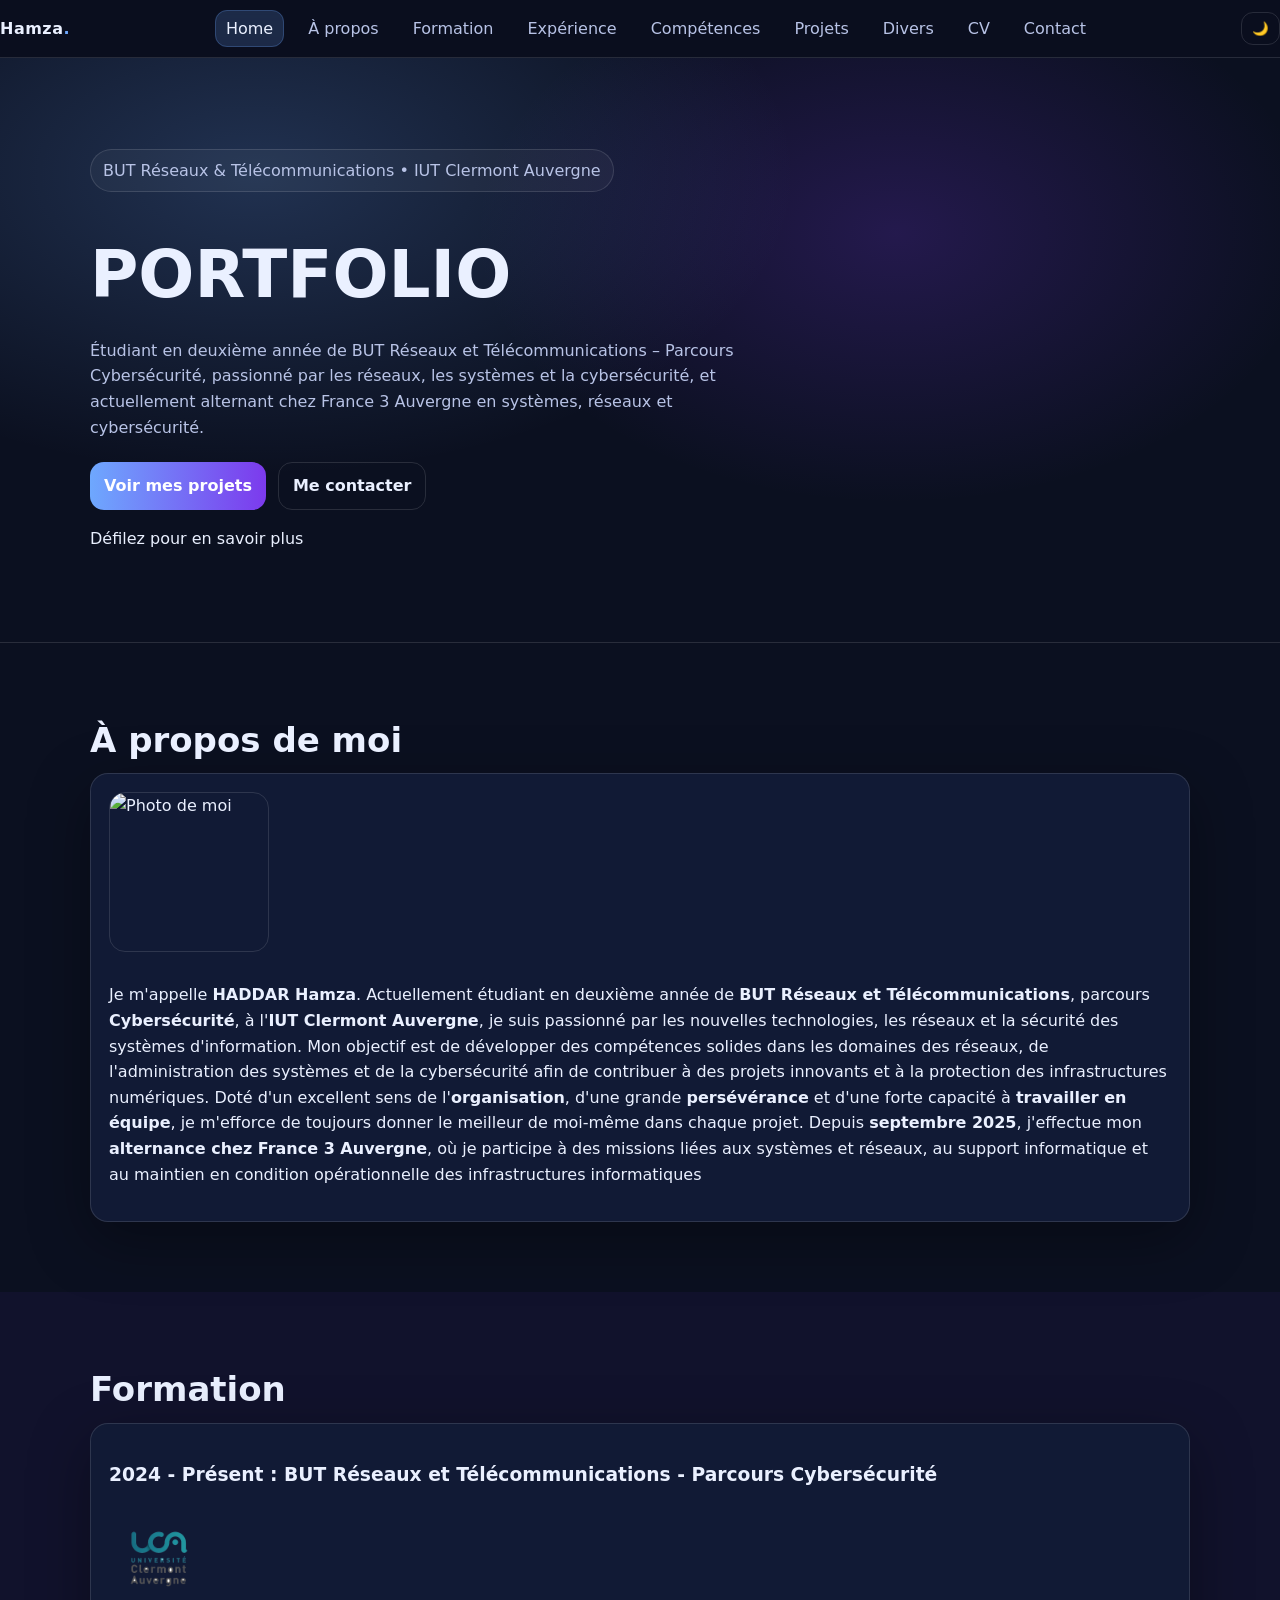
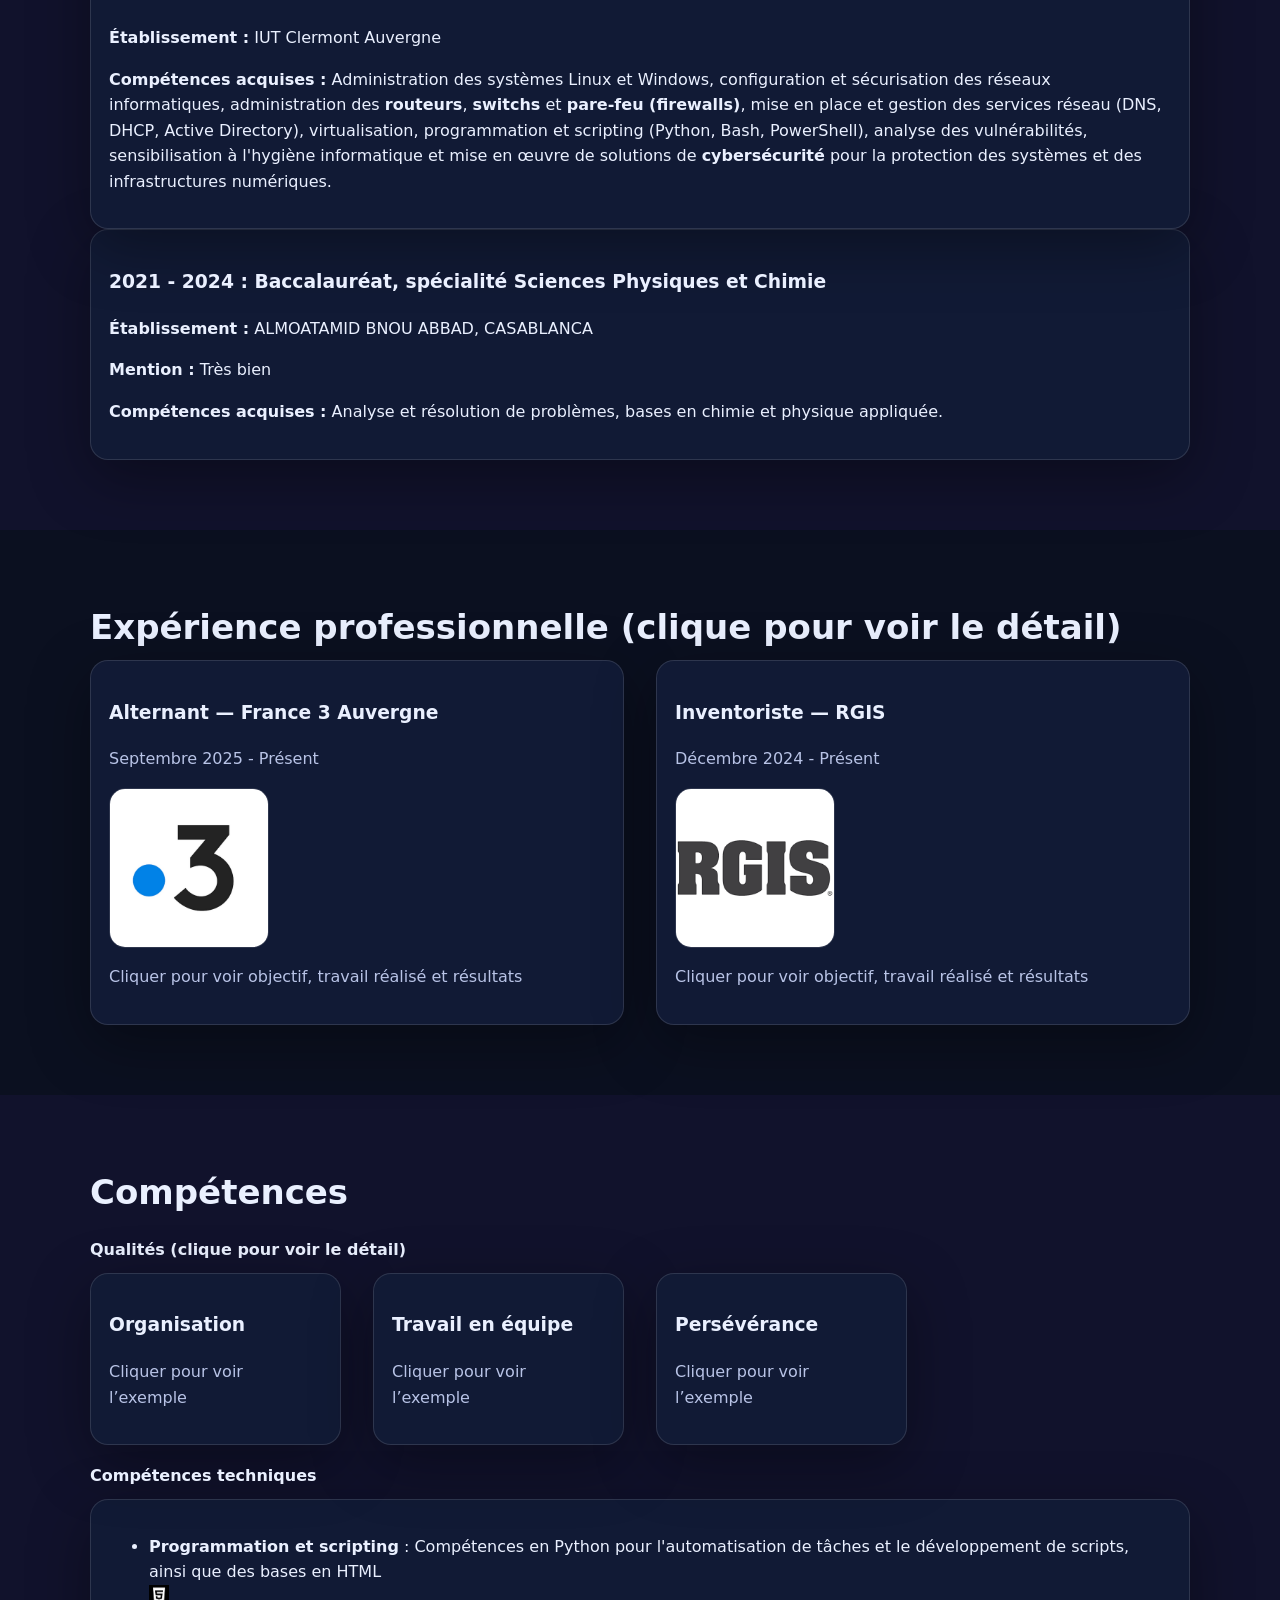
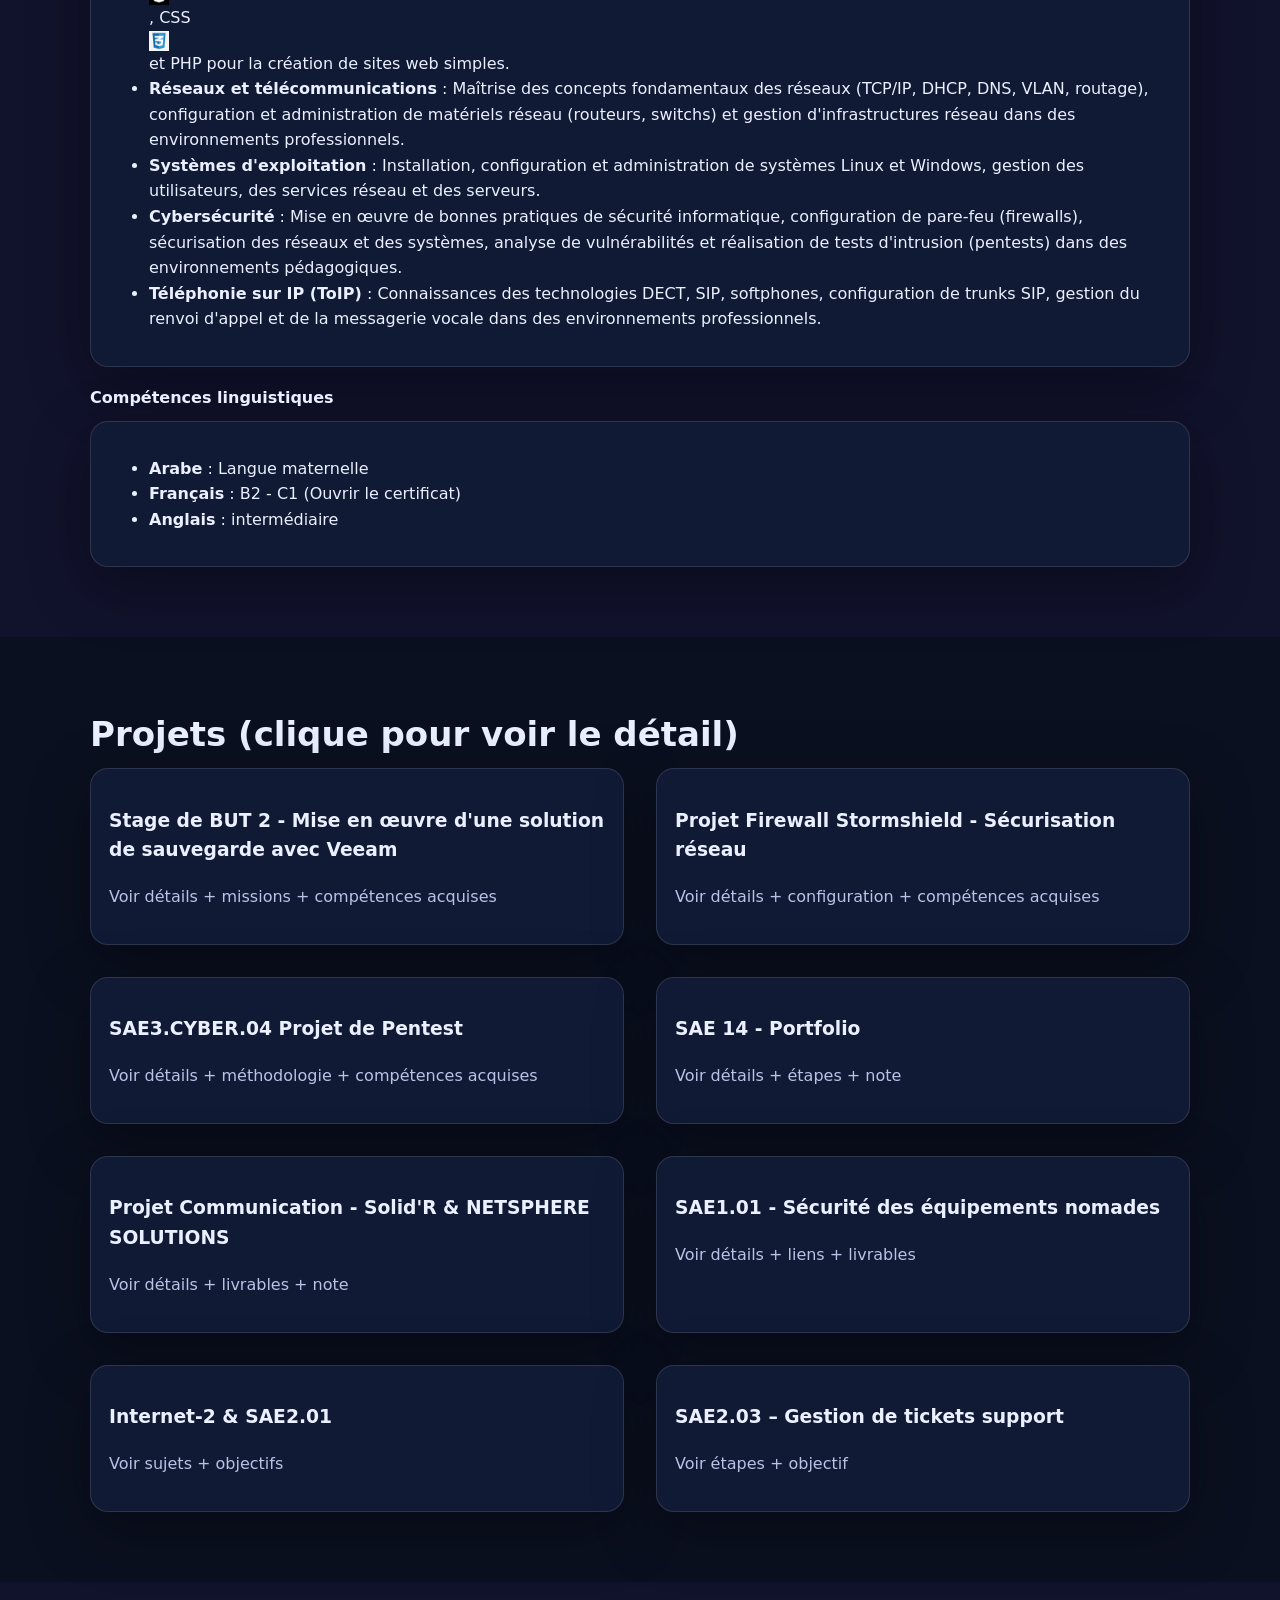
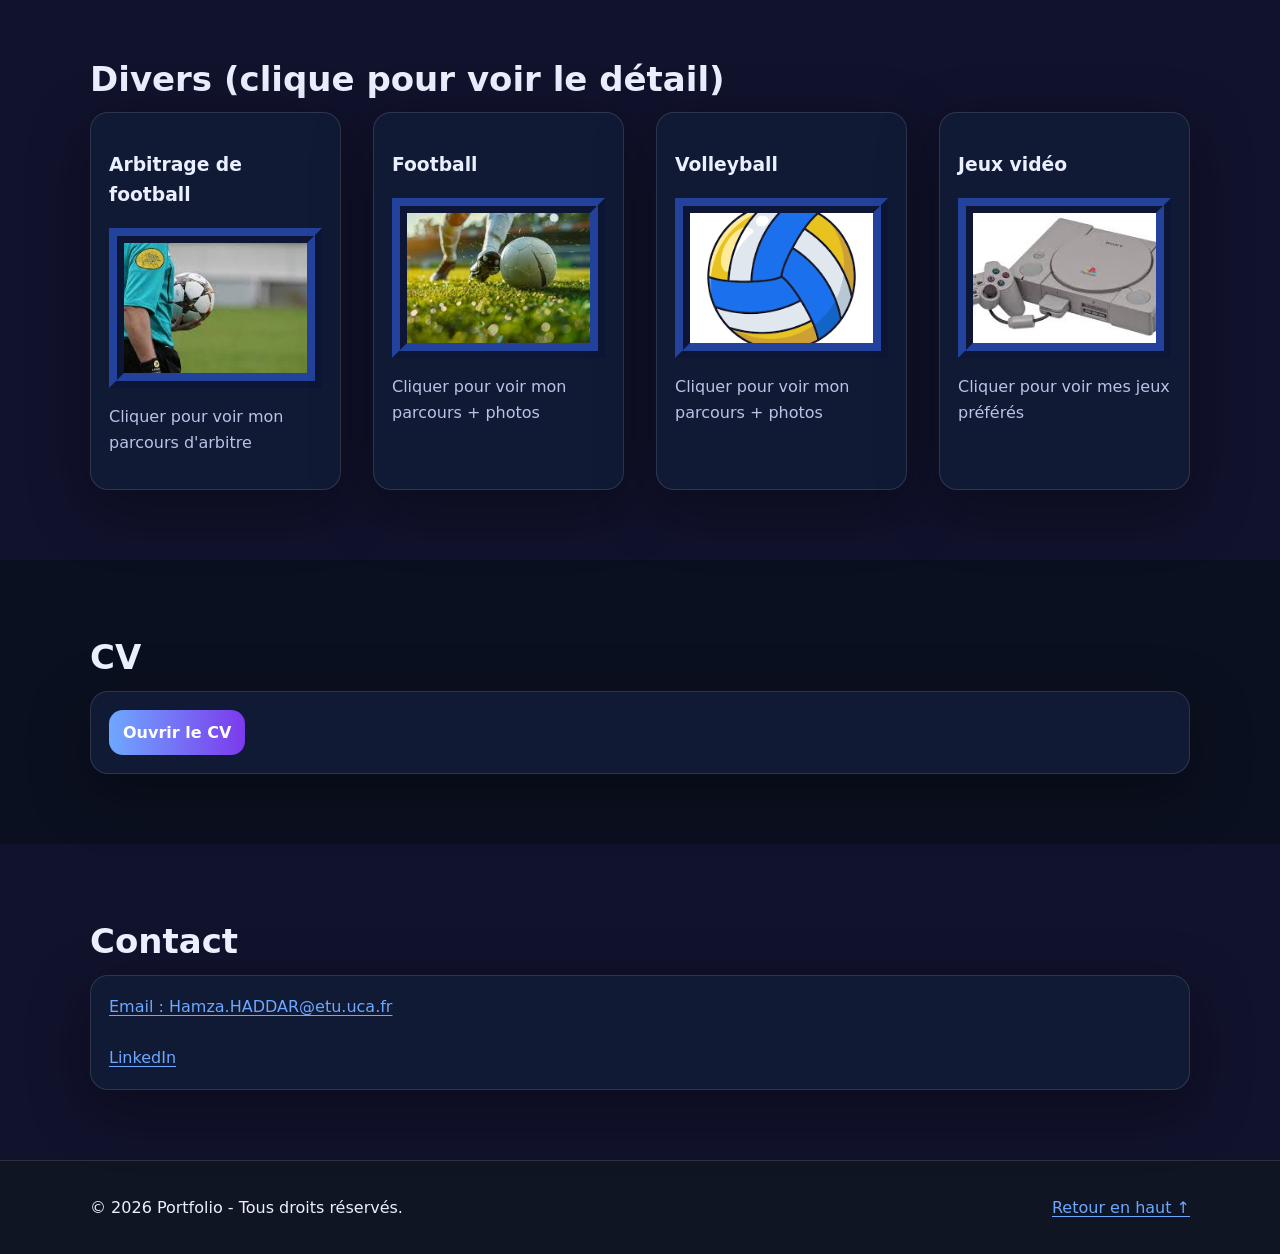
==== commit b775fa2c: "Update print statement from 'Hello' to 'Goodbye'" ====
--- a/portfolio.html
+++ b/portfolio.html
@@ -60,7 +60,7 @@
 
       <div class="card">
         <div class="about-container">
-          <img src="./DSC_7944.jpg" alt="Photo de moi" class="about-photo">
+          <img src="./hamza_photo.jpg" alt="Photo de moi" class="about-photo">
           <p>
             Je m'appelle <strong>HADDAR Hamza</strong>. Actuellement étudiant en deuxième année de
             <strong>BUT Réseaux et Télécommunications</strong>, parcours <strong>Cybersécurité</strong>,
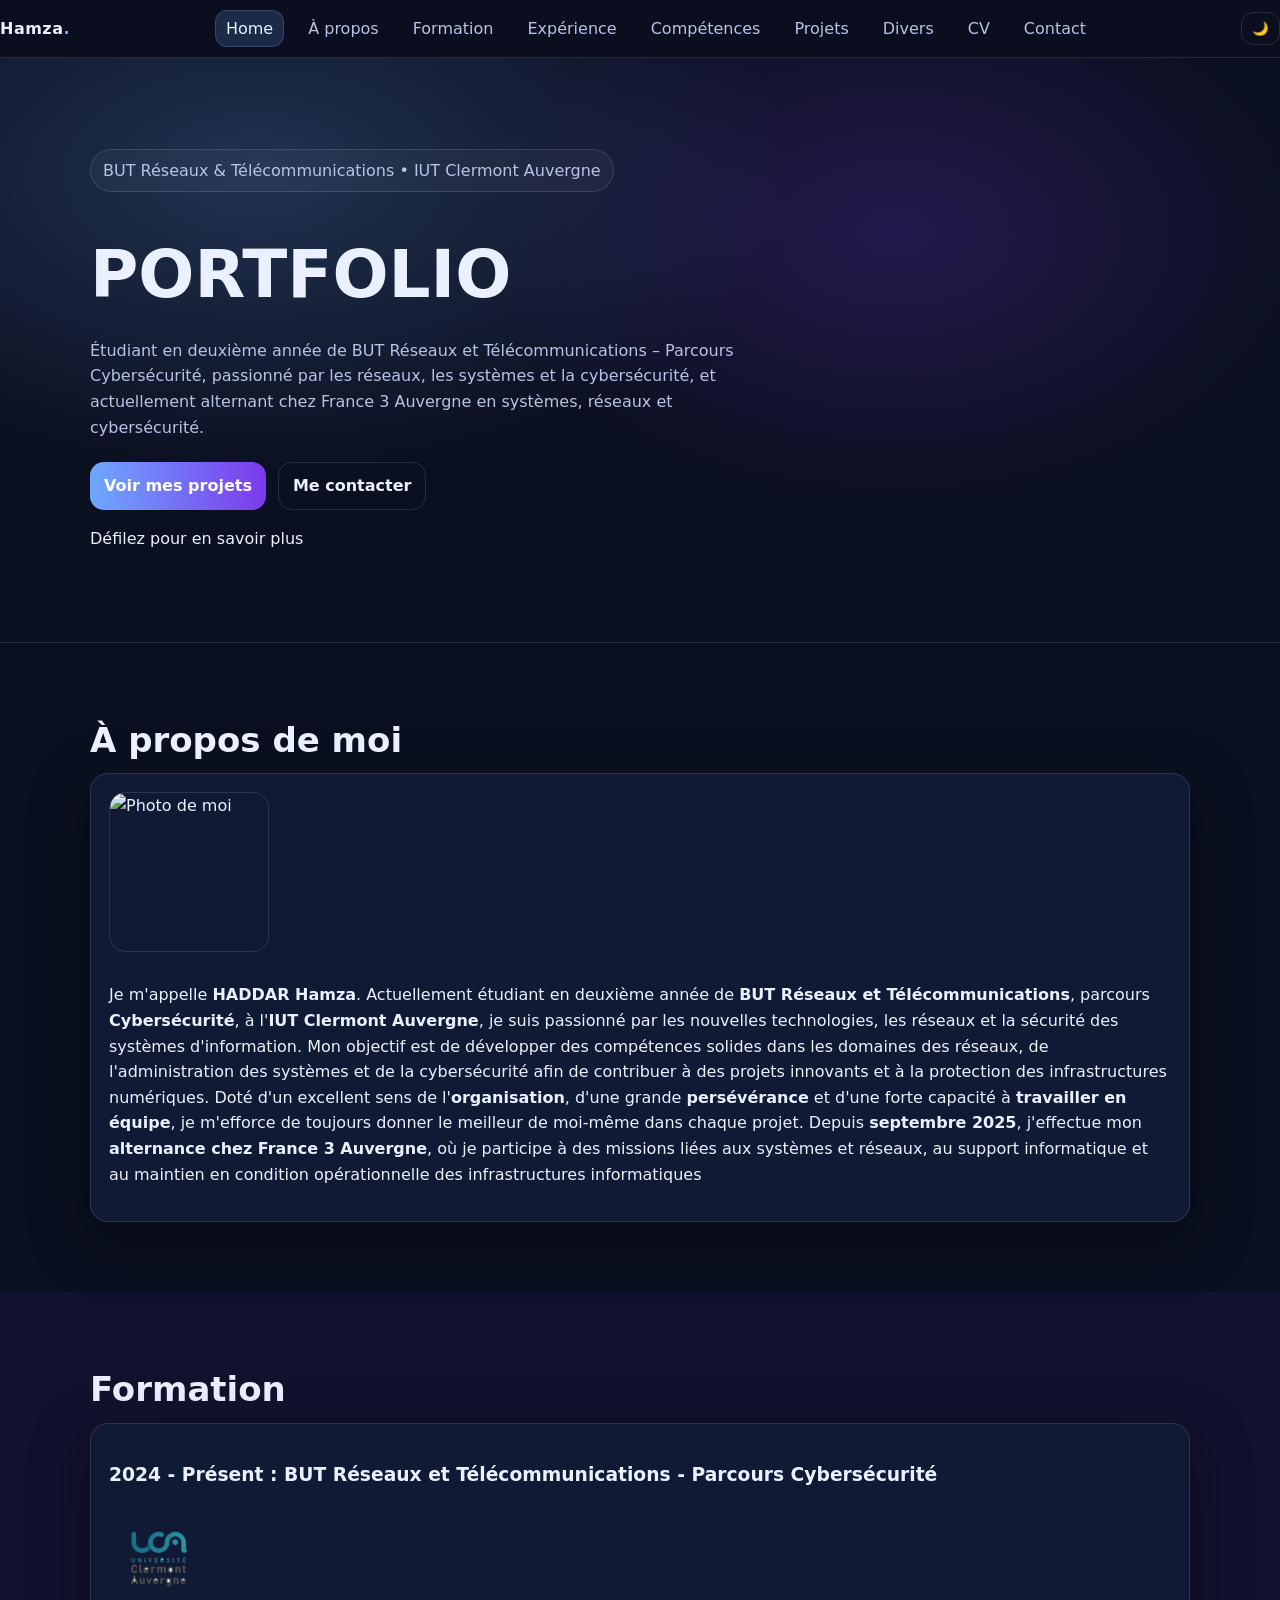
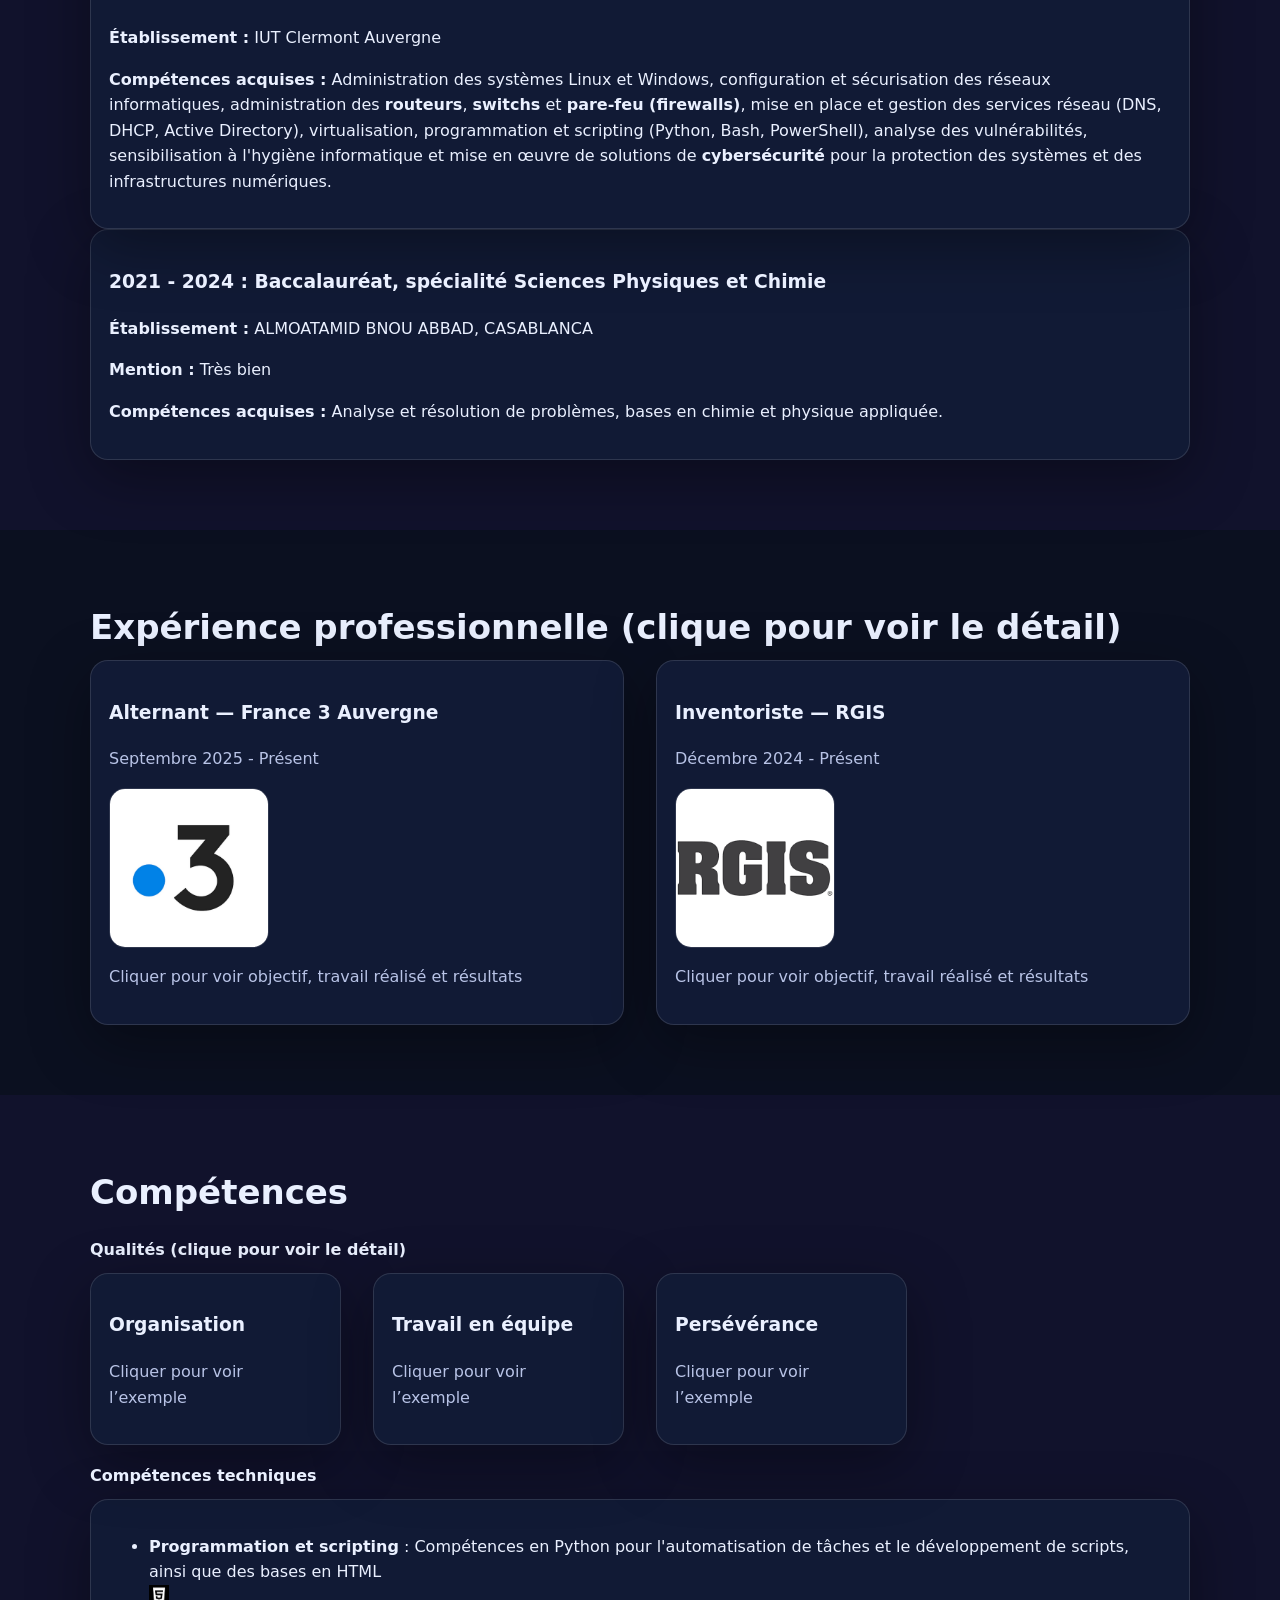
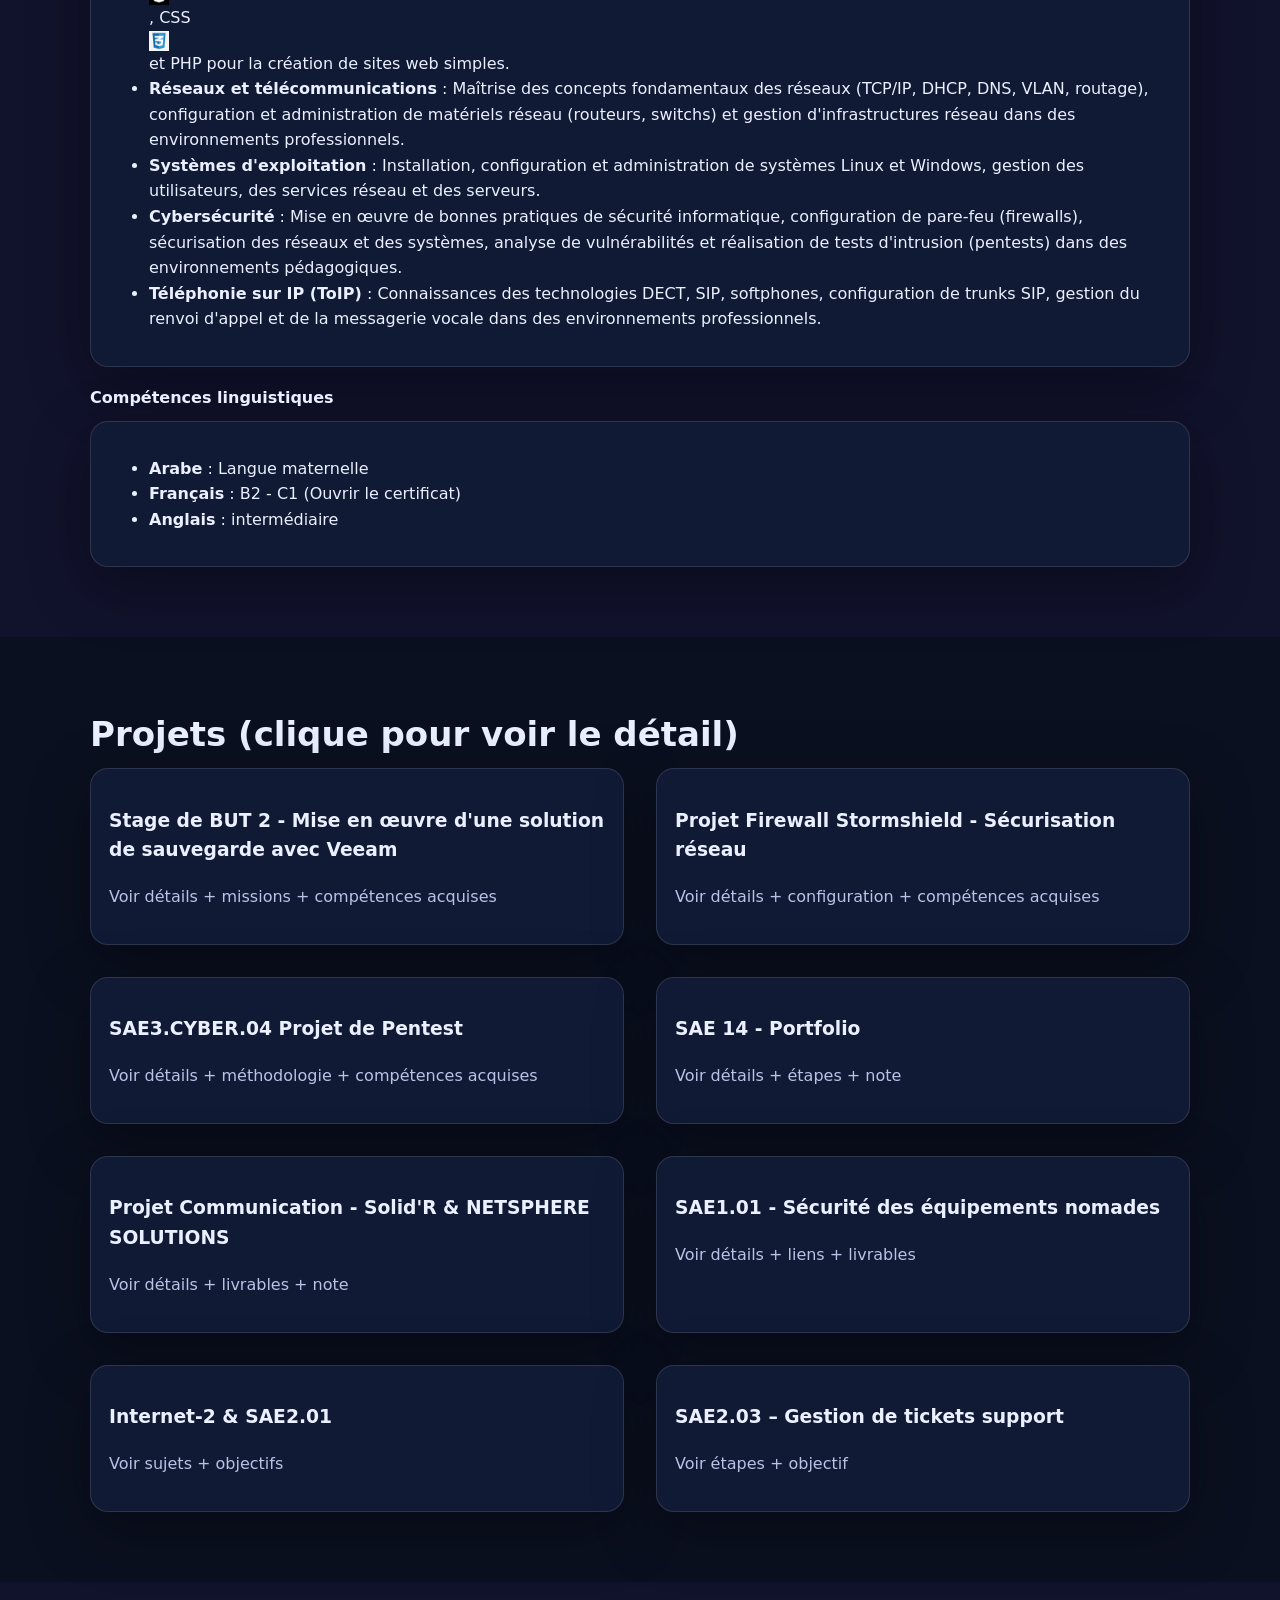
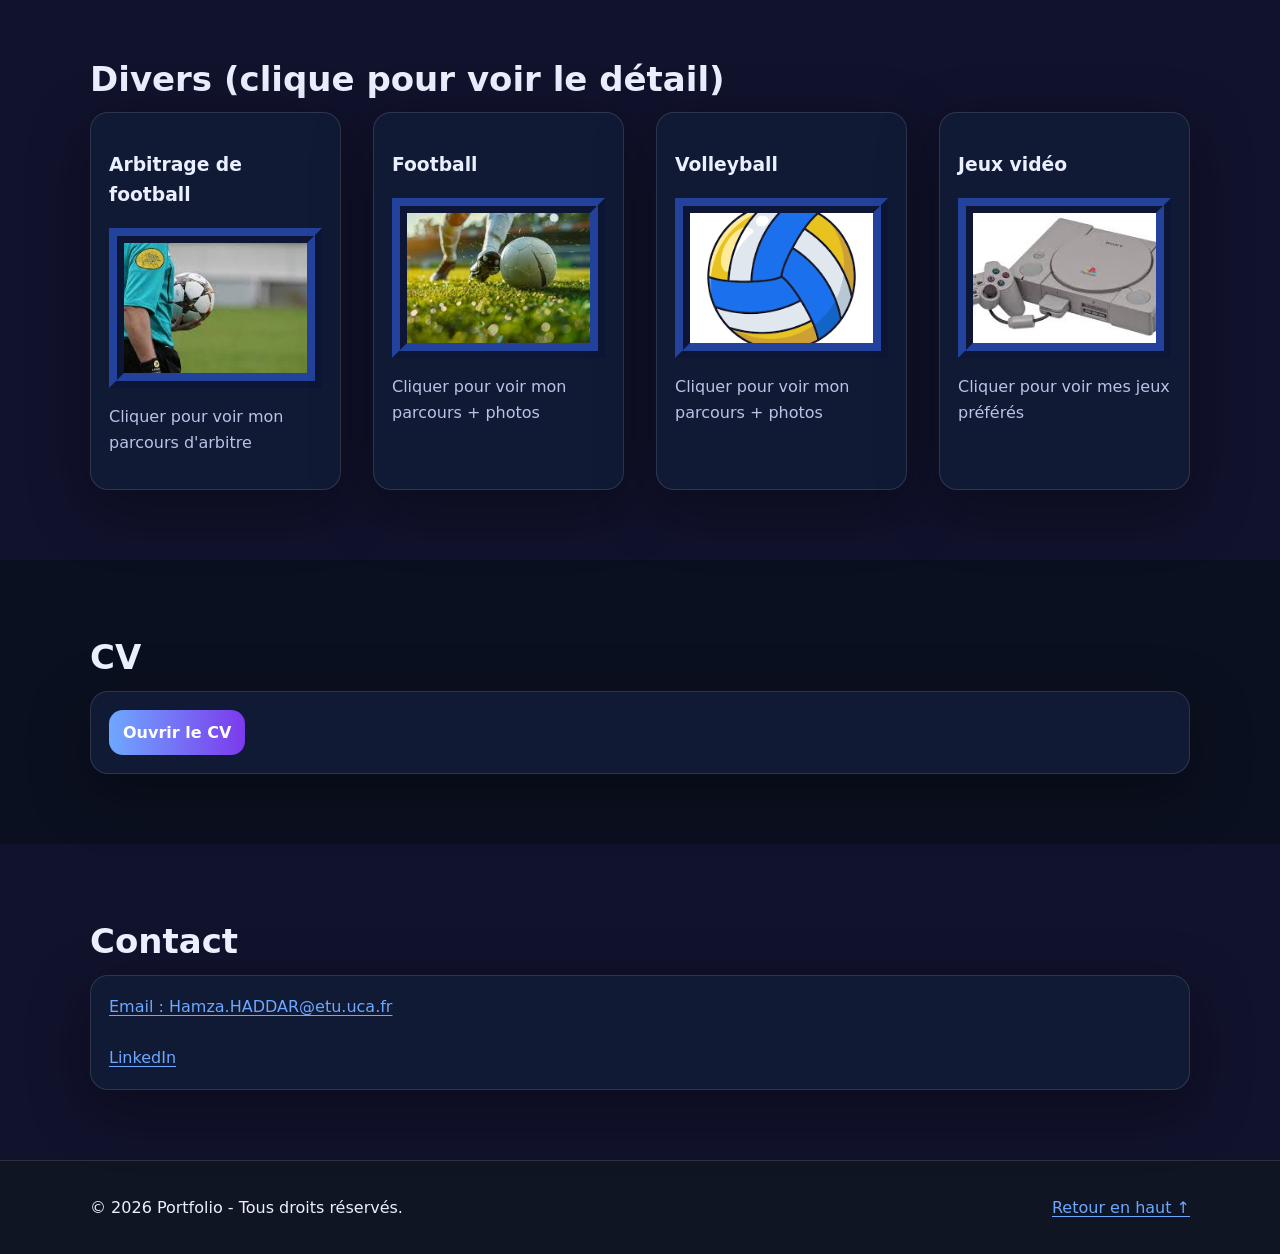
==== commit dd2cb34b: "Update portfolio.html" ====
--- a/portfolio.html
+++ b/portfolio.html
@@ -60,7 +60,7 @@
 
       <div class="card">
         <div class="about-container">
-          <img src="./hamza_photo.jpg" alt="Photo de moi" class="about-photo">
+          <img src="./photo.jpg" alt="Photo de moi" class="about-photo">
           <p>
             Je m'appelle <strong>HADDAR Hamza</strong>. Actuellement étudiant en deuxième année de
             <strong>BUT Réseaux et Télécommunications</strong>, parcours <strong>Cybersécurité</strong>,
